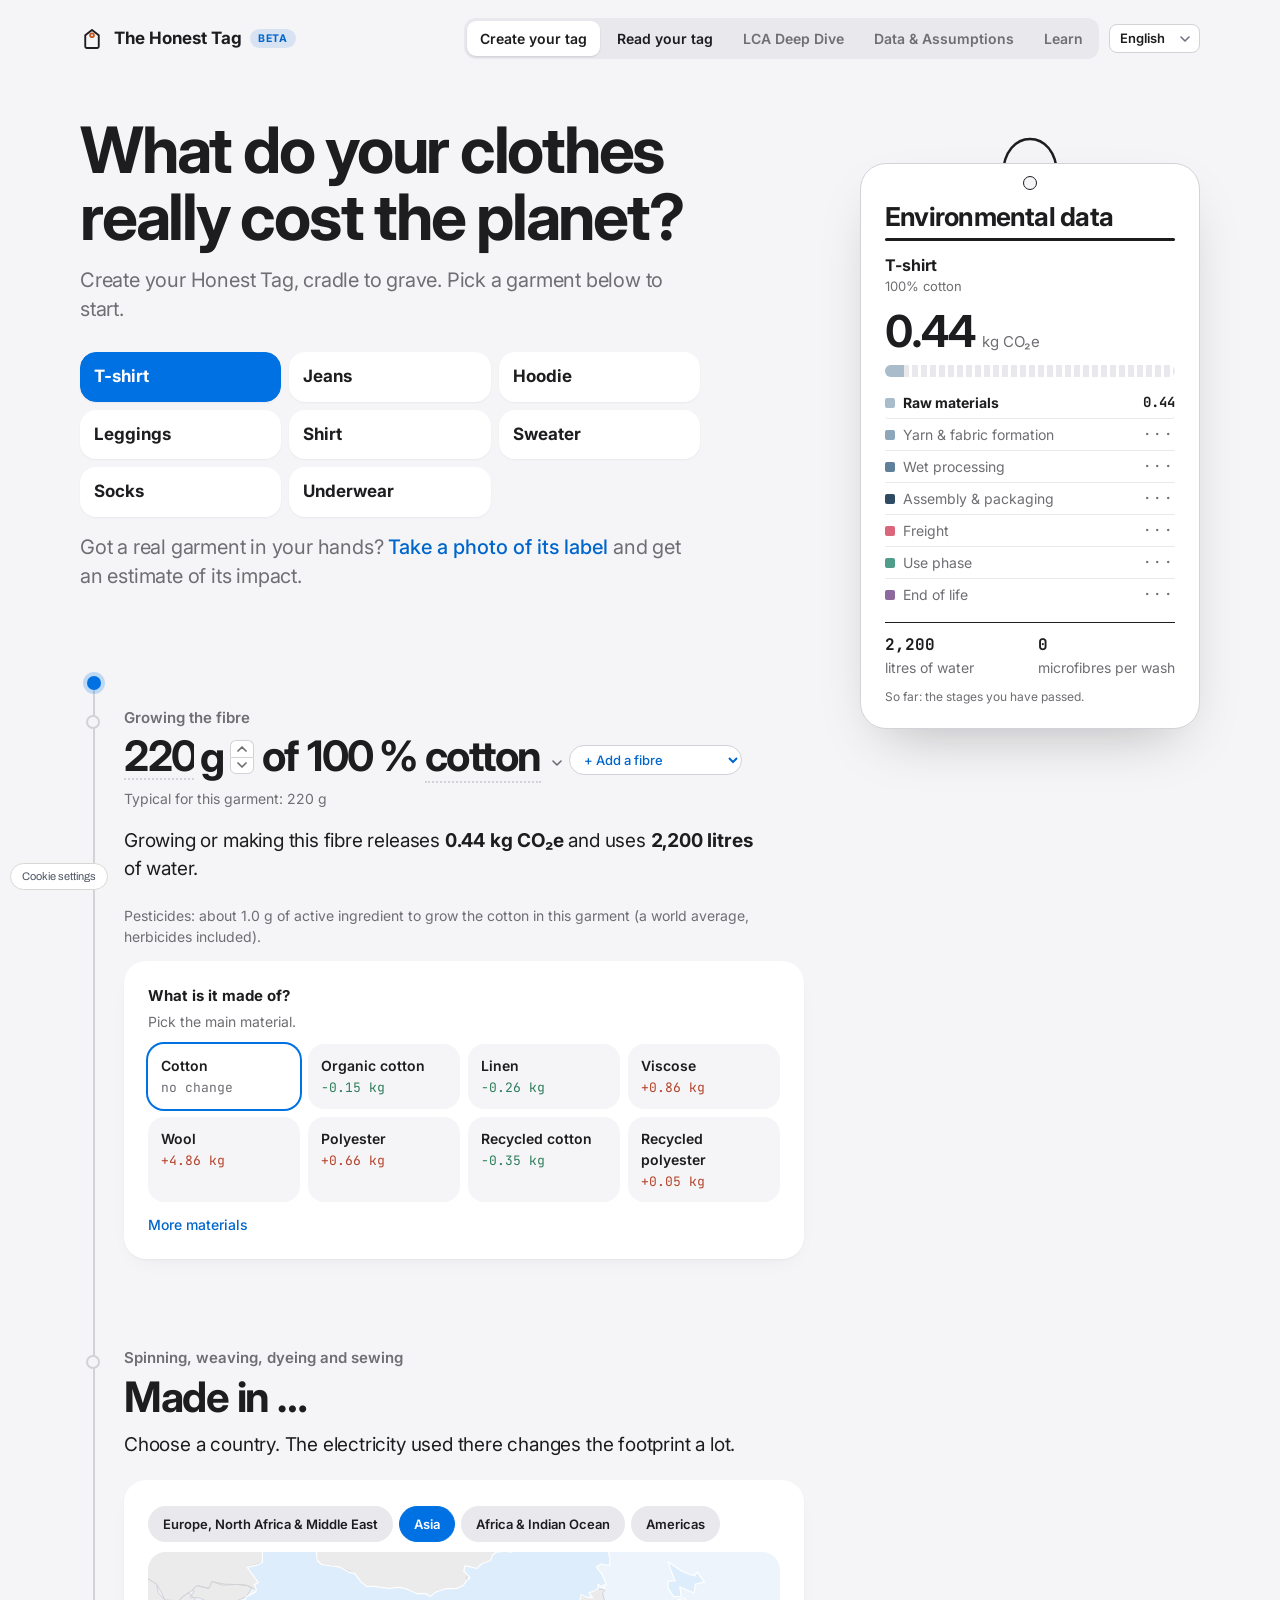
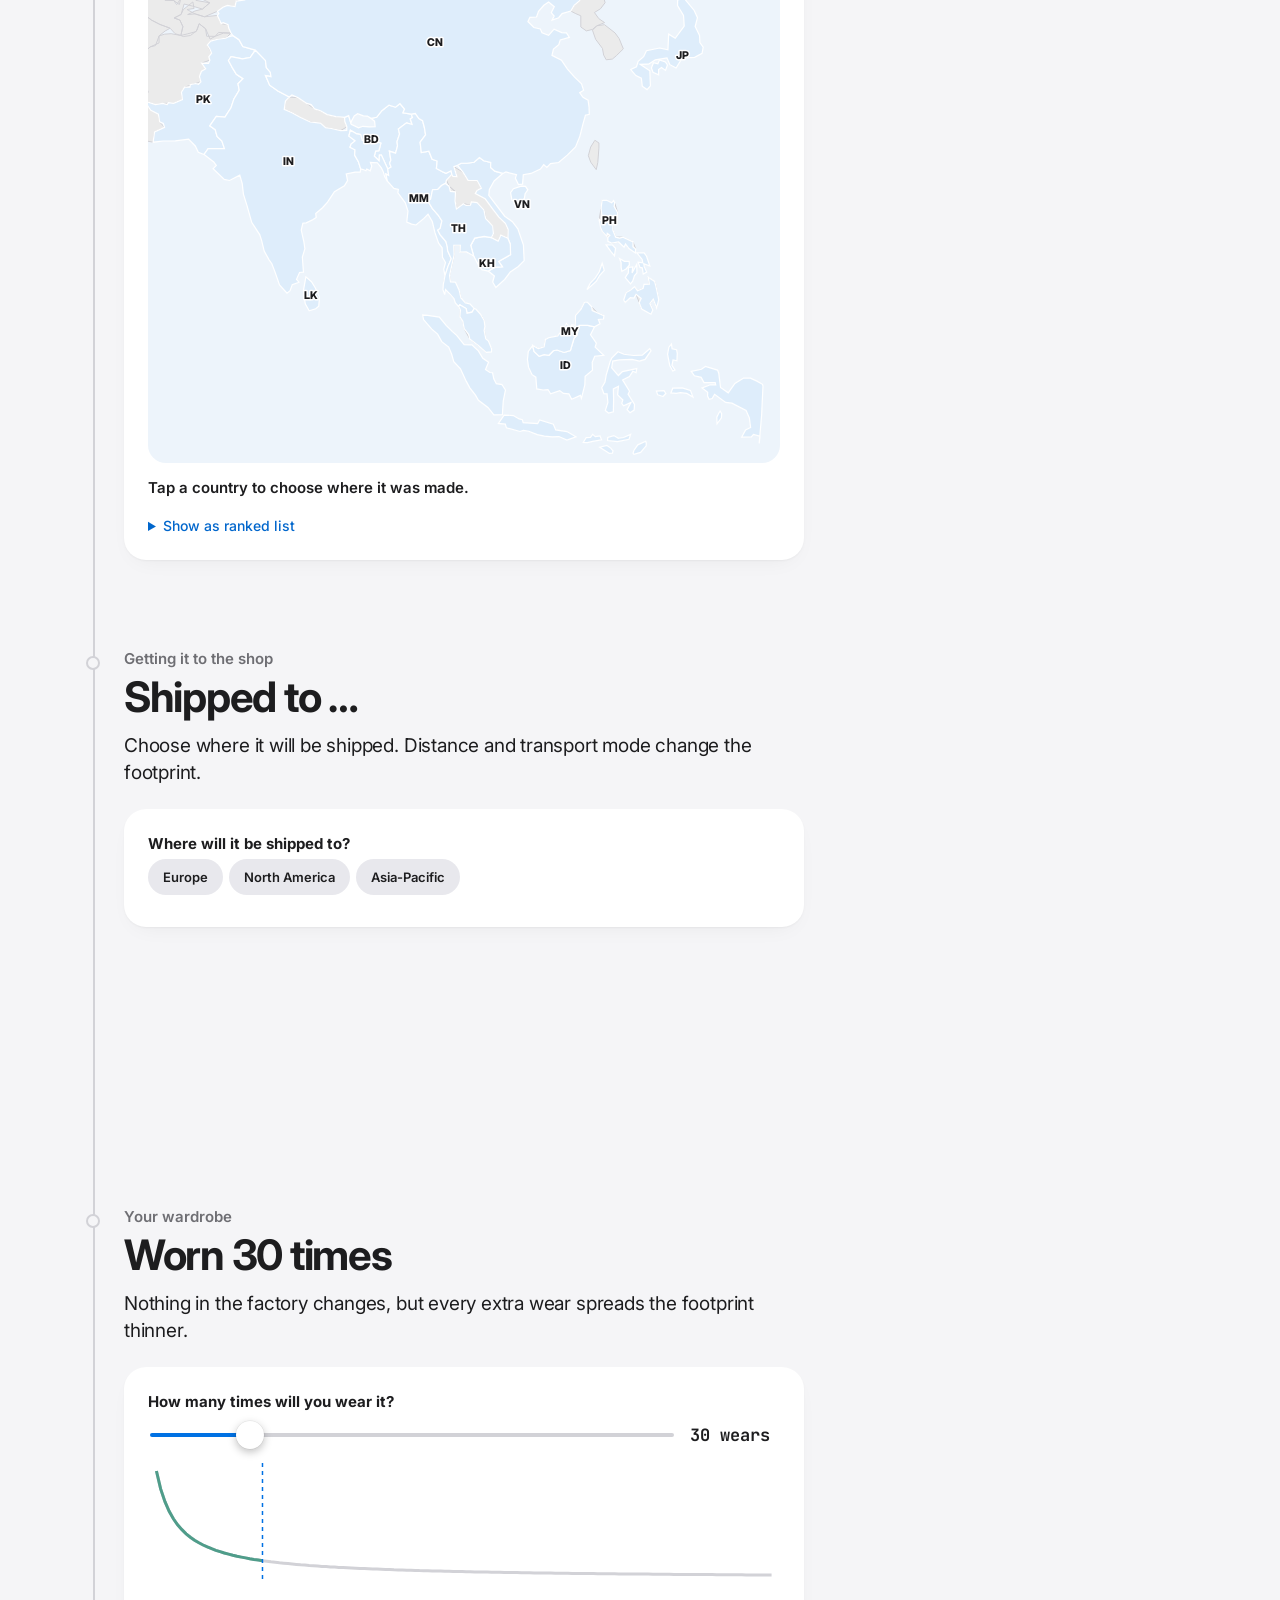
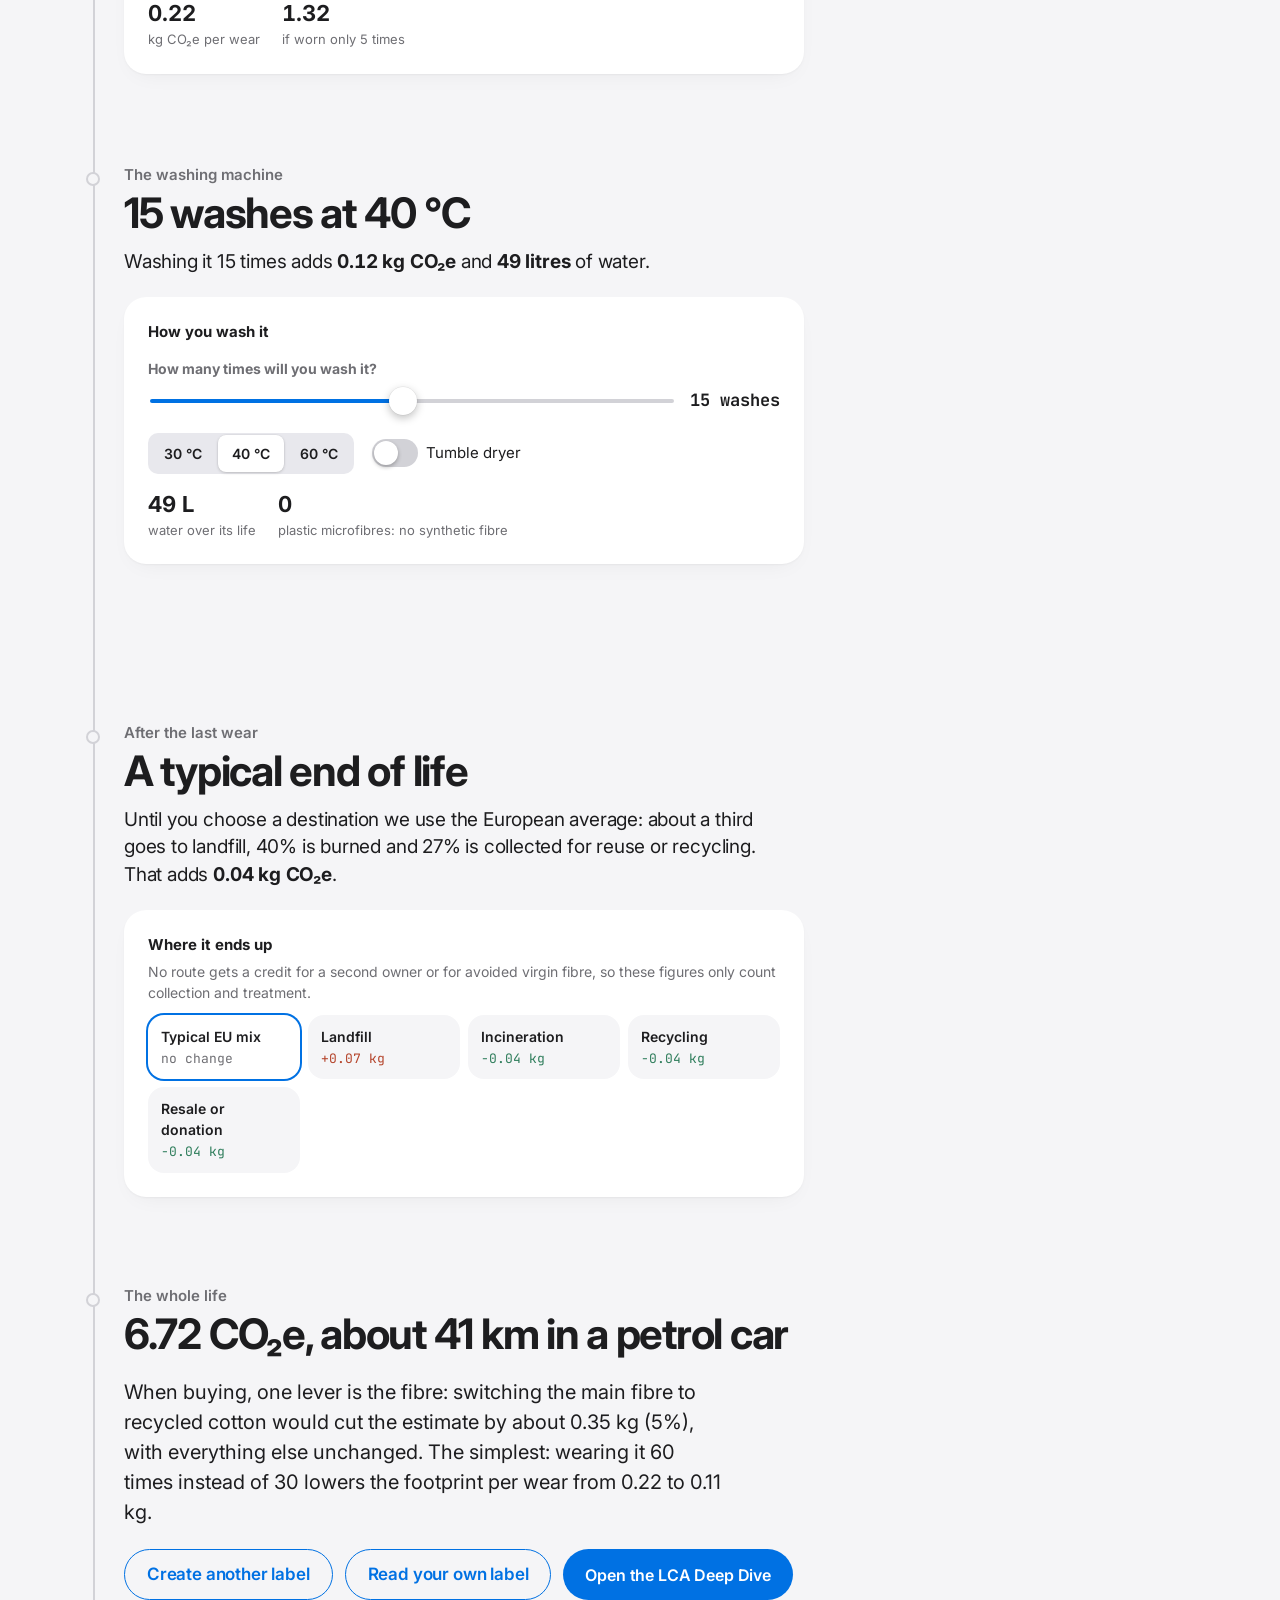
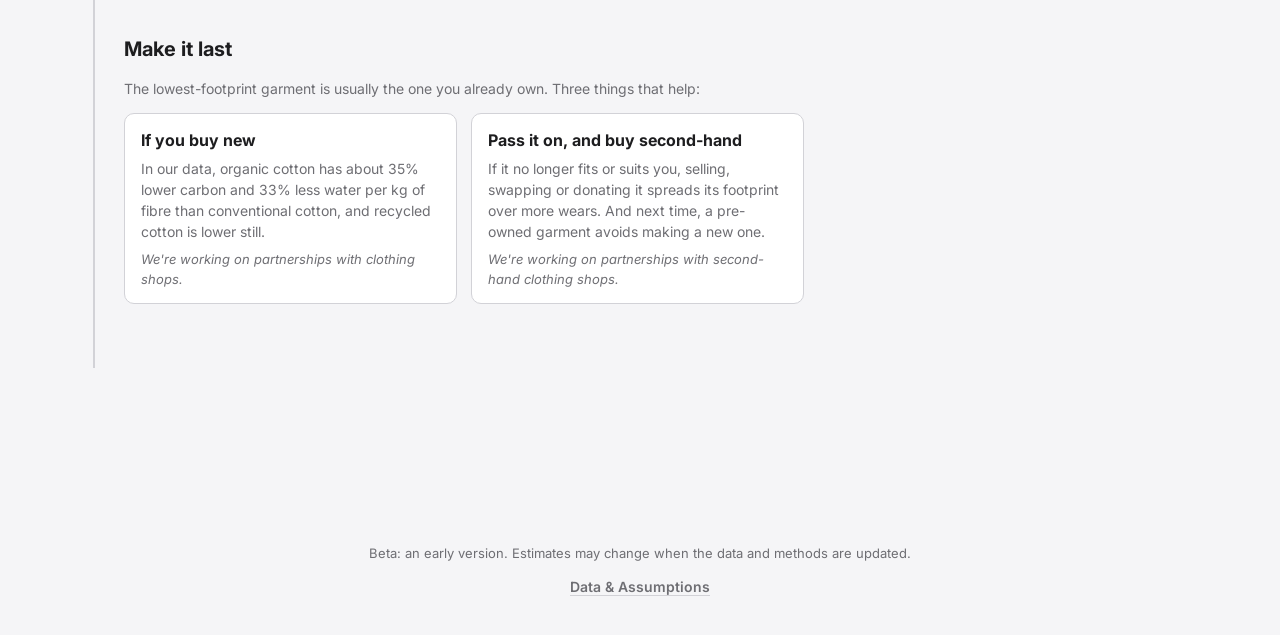
==== index.html @ 5e73b4c8 "Add files via upload" ====
<!doctype html>
<html lang="en">
<head>
<meta charset="utf-8">
<meta name="viewport" content="width=device-width, initial-scale=1, viewport-fit=cover">
<meta name="description" content="Follow a garment from cradle to grave and see its honest environmental tag build up: carbon, water and microplastics at every stage.">
<link rel="icon" type="image/svg+xml" href="data:image/svg+xml,%3Csvg xmlns=%27http://www.w3.org/2000/svg%27 viewBox=%270 0 64 64%27 fill=%27none%27 stroke-linecap=%27round%27 stroke-linejoin=%27round%27%3E%3Cpath d=%27M14 22 L32 8 L50 22 V52 a4 4 0 0 1 -4 4 H18 a4 4 0 0 1 -4 -4 Z%27 stroke=%2314181F stroke-width=%275%27/%3E%3Ccircle cx=%2732%27 cy=%2722%27 r=%275%27 stroke=%23C8571F stroke-width=%275%27/%3E%3Cpath d=%27M24 38 H40 M24 46 H34%27 stroke=%2314181F stroke-width=%275%27/%3E%3C/svg%3E">
<title>The Honest Tag</title>
<meta name="claude:viewport-fit-sides" content="cover">
<link rel="preconnect" href="https://fonts.googleapis.com">
<link rel="preconnect" href="https://fonts.gstatic.com" crossorigin>
<link href="https://fonts.googleapis.com/css2?family=Inter:wght@400;500;600;700;800&family=Archivo:wght@400;500;600;700;800&family=JetBrains+Mono:wght@500;700&display=swap" rel="stylesheet">
<style>
:root{
  --paper:#F5F5F7; --card:#FFFFFF; --ink:#1D1D1F; --muted:#6E6E73; --rule:#D2D2D7; --soft:#E8E8ED; --sel:#0071E3; --on-sel:#FFFFFF;
  --accent:#0066CC; --thread:#0071E3; --good:#2E7D5B; --bad:#B4432A;
  --s-raw:#A9BCCB; --s-yarn:#8EA6BA; --s-wet:#5F7F9A; --s-asm:#2F4B63; --s-fr:#D9667A; --s-use:#4F9D8A; --s-eol:#8C6A9E;
  --label:#FFFFFF; --shadow:0 24px 60px -24px rgba(0,0,0,.28);
}
@media (prefers-color-scheme: dark){:root:not([data-theme="light"]){
  --paper:#000000; --card:#1C1C1E; --ink:#F5F5F7; --muted:#A1A1A6; --rule:#38383A; --soft:#2C2C2E; --sel:#0A84FF; --on-sel:#FFFFFF;
  --accent:#2997FF; --thread:#0A84FF; --good:#5CC093; --bad:#E7765C; --label:#1C1C1E; --shadow:0 18px 40px -22px rgba(0,0,0,.8); color-scheme:dark}}
:root[data-theme="dark"]{
  --paper:#000000; --card:#1C1C1E; --ink:#F5F5F7; --muted:#A1A1A6; --rule:#38383A; --soft:#2C2C2E; --sel:#0A84FF; --on-sel:#FFFFFF;
  --accent:#2997FF; --thread:#0A84FF; --good:#5CC093; --bad:#E7765C; --label:#1C1C1E; --shadow:0 18px 40px -22px rgba(0,0,0,.8); color-scheme:dark}
*{box-sizing:border-box}
body{margin:0;background:var(--paper);color:var(--ink);font:17px/1.5 -apple-system,BlinkMacSystemFont,"SF Pro Text","SF Pro Display","Helvetica Neue",Inter,Archivo,system-ui,sans-serif;-webkit-font-smoothing:antialiased;
  padding-left:max(16px,env(safe-area-inset-left,0px));padding-right:max(16px,env(safe-area-inset-right,0px))}
button,input,textarea,select{font:inherit;color:inherit}
:focus-visible{outline:2px solid var(--thread);outline-offset:2px}
.num{font-family:"JetBrains Mono",ui-monospace,monospace;font-variant-numeric:tabular-nums}
.top{display:flex;align-items:center;justify-content:space-between;gap:12px;max-width:1120px;margin:0 auto;padding-block:18px}
.brand{display:flex;align-items:center;gap:10px;font-weight:700;text-decoration:none;color:var(--ink)}
.brand svg{width:24px;height:24px}
.proto{font-size:13px;color:var(--muted)}
.shell{max-width:1120px;margin:0 auto;display:grid;grid-template-columns:minmax(0,1fr) 340px;gap:56px;align-items:start;padding-bottom:120px}

/* hero: the care label */
.hero{padding-block:40px 24px;max-width:620px}
.hero h1{font-size:clamp(34px,6vw,58px);line-height:1.02;letter-spacing:-.03em;font-weight:800;margin:0 0 16px;text-wrap:balance}
.hero p{font-size:18px;color:var(--muted);margin:0 0 28px;max-width:52ch}
.care{position:relative;background:var(--label);border-radius:4px;padding:26px 24px 22px;box-shadow:var(--shadow);
  outline:1px dashed color-mix(in srgb,var(--muted) 45%,transparent);outline-offset:-9px}
.care::before,.care::after{content:"";position:absolute;left:24px;right:24px;height:0;border-top:1px dashed color-mix(in srgb,var(--muted) 35%,transparent)}
.care::before{top:0;display:none}
.care label{display:block;font-weight:600;font-size:14px;margin-bottom:8px}
.care textarea{width:100%;min-height:86px;resize:vertical;border:0;background:transparent;font:500 19px/1.5 "JetBrains Mono",ui-monospace,monospace;letter-spacing:.01em;padding:0;outline:none}
.care textarea::placeholder{color:color-mix(in srgb,var(--muted) 70%,transparent)}
.care .hint{font-size:13px;color:var(--muted);margin-top:6px}
.examples{display:flex;flex-wrap:wrap;gap:8px;margin:16px 0 0}
.examples button{border:1px solid var(--rule);background:var(--card);border-radius:999px;padding:6px 12px;font-size:13px;cursor:pointer}
.examples button:hover{border-color:var(--ink)}
.read{margin-top:22px;display:flex;flex-direction:column;gap:12px}
.chips{display:flex;flex-wrap:wrap;gap:8px;align-items:center;min-height:34px}
.chip{display:inline-flex;align-items:center;gap:6px;border-radius:6px;padding:5px 10px;font-size:14px;background:var(--soft)}
.chip.ok{background:color-mix(in srgb,var(--good) 14%,transparent)}
.chip.guess{background:transparent;border:1px dashed var(--rule)}
.chip b{font-weight:700}
.miss{font-size:14px;color:var(--bad)}
.tagh{font-weight:600;letter-spacing:.02em;margin:2px 0 -4px}
.notag{display:flex;flex-direction:column;gap:12px;border-top:1px dashed var(--rule);padding-top:14px}
.notag .q{display:flex;flex-direction:column;gap:6px}.notag .ql{font-size:14px;font-weight:600}
.notag .vchips{margin:0}.notag .vchip:disabled{opacity:.45;cursor:not-allowed}
.notag p.small,#asmnote,#mill-asm{margin:0}
.hero .notag p.small,.hero #asmnote{font-size:13px;line-height:1.45;max-width:none;color:var(--muted)}
.vchip[aria-pressed="true"]:hover{background:var(--sel);color:var(--on-sel)}
.garments{display:flex;flex-wrap:wrap;gap:6px}
.garments button{border:1px solid var(--rule);background:var(--card);border-radius:8px;padding:6px 11px;font-size:14px;cursor:pointer}
.garments button[aria-pressed="true"]{background:var(--ink);color:var(--paper);border-color:var(--ink)}
.row{display:flex;flex-wrap:wrap;align-items:center;gap:10px}
.go{display:inline-flex;align-items:center;gap:10px;border:0;border-radius:10px;background:var(--ink);color:var(--paper);padding:13px 20px;font-weight:700;cursor:pointer;font-size:16px}
.go:disabled{opacity:.4;cursor:not-allowed}
.small{font-size:14px;color:var(--muted)}

/* journey with the thread */
.journey{position:relative;padding-left:44px;margin-top:40px}
.journey[hidden]{display:none}
.thread{position:absolute;left:13px;top:0;bottom:0;width:2px;background-image:repeating-linear-gradient(to bottom,var(--rule) 0 9px,transparent 9px 15px)}
.thread i{position:absolute;inset:0 0 auto 0;height:0;background-image:repeating-linear-gradient(to bottom,var(--thread) 0 9px,transparent 9px 15px);transition:height .25s linear}
.needle{position:absolute;left:7px;width:14px;height:14px;border-radius:50%;background:var(--thread);box-shadow:0 0 0 4px color-mix(in srgb,var(--thread) 22%,transparent);transition:top .25s linear}
.stop{position:relative;padding-block:24px 64px;min-height:62vh}
.stop:last-child{min-height:0}
.knot{position:absolute;left:-38px;top:32px;width:14px;height:14px;border-radius:50%;background:var(--paper);border:2px solid var(--rule);transition:border-color .2s,background .2s}
.stop.reached .knot{border-color:var(--thread);background:var(--thread)}
.where{font-size:14px;color:var(--muted);margin:0 0 4px}
.stop h2{font-size:clamp(26px,3.6vw,36px);line-height:1.1;letter-spacing:-.02em;margin:0 0 12px;text-wrap:balance}
.stop .lede{font-size:18px;max-width:54ch;margin:0 0 22px}
.big{font-weight:700}
.panel{background:var(--card);border:1px solid var(--rule);border-radius:12px;padding:18px}
.panel h3{font-size:15px;margin:0 0 4px}
.panel .small{margin:0 0 12px}
.opts{display:grid;grid-template-columns:repeat(auto-fill,minmax(150px,1fr));gap:8px}
.opt{display:flex;flex-direction:column;align-items:flex-start;gap:2px;text-align:left;border:1px solid var(--rule);background:var(--paper);border-radius:10px;padding:10px 12px;cursor:pointer;min-width:0}
.opt:hover{border-color:var(--ink)}
.opt[aria-pressed="true"]{border-color:var(--ink);box-shadow:inset 0 0 0 1px var(--ink);background:var(--card)}
.opt:disabled{opacity:.45;cursor:not-allowed}
.opt .n{font-weight:600;font-size:14px}
.opt .d{font-size:13px}
.d.up{color:var(--bad)} .d.down{color:var(--good)} .d.same{color:var(--muted)}
.wmap{min-width:0}
.vchips{display:flex;gap:6px;flex-wrap:wrap;margin:2px 0 10px}
.vchip{border:1px solid var(--rule);background:var(--paper);color:var(--ink);border-radius:999px;padding:7px 14px;font-size:13px;font-weight:600;cursor:pointer;min-height:36px}
.off{display:none!important}
.dnote{margin:2px 0 8px}
.linkbtn{border:0;background:none;padding:0;color:var(--accent);font:inherit;font-weight:600;text-decoration:underline;cursor:pointer}
.dq{margin:14px 0 6px;font-size:13px;font-weight:700;letter-spacing:.04em;text-transform:uppercase;color:var(--muted)}
#dest-reg,#dest-ctry{margin-bottom:8px}
#dest-ctry .vchip{font-size:12.5px;padding:6px 12px;min-height:34px}
#dest-ctry .vchip[aria-pressed="true"]{background:var(--accent);border-color:var(--accent);color:var(--card)}
.vchip[aria-pressed="true"]{background:var(--ink);color:var(--card);border-color:var(--ink)}
.wsvg{display:block;width:100%;max-width:640px;height:auto;margin:0 auto;border-radius:10px;background:color-mix(in srgb,var(--accent) 7%,var(--card));border:1px solid var(--rule);touch-action:manipulation}
.wsvg .land{fill:color-mix(in srgb,var(--ink) 9%,var(--card));stroke:var(--rule);stroke-width:1px;vector-effect:non-scaling-stroke}
.wsvg .cp{stroke:var(--card);stroke-width:1.2px;vector-effect:non-scaling-stroke;cursor:pointer;outline:none}
.wsvg .cp:hover,.wsvg .cp:focus-visible{stroke:var(--ink);stroke-width:2.4px}
.wsvg .cp[aria-pressed="true"]{stroke:var(--ink);stroke-width:1.6px}
.wsvg .wd{font-weight:700}
.wsvg .wd .up{fill:var(--bad)}
.wsvg .wd .dn{fill:var(--good)}
.wsvg .hit{fill:transparent;cursor:pointer}
body.sheet-open #ht-cc-open{display:none!important}
.wsvg .ldr{stroke:var(--ink);stroke-width:1px;vector-effect:non-scaling-stroke;opacity:.55;pointer-events:none}
.wsvg circle.ldr{fill:var(--ink);stroke:none}
.wsvg .wl{fill:var(--ink);font-weight:800;letter-spacing:.02em;pointer-events:none;paint-order:stroke;stroke:var(--card);stroke-width:3px;stroke-linejoin:round;vector-effect:non-scaling-stroke;font-family:inherit}
.tinfo{margin:14px 0 6px;font-weight:600;font-size:15px;min-height:1.6em}
.tleg{display:flex;align-items:center;gap:8px;font-size:12px;color:var(--muted)}
.tleg i{display:block;width:110px;height:8px;border-radius:4px;background:linear-gradient(90deg,color-mix(in srgb,var(--good) 58%,var(--card)),var(--card),color-mix(in srgb,var(--bad) 58%,var(--card)));border:1px solid var(--rule)}
.tlist{margin-top:14px;font-size:14px}
.tlist summary{cursor:pointer;color:var(--accent);font-weight:600}
.tlist .clist{margin-top:10px}
.clist{display:flex;flex-direction:column;gap:6px}
.crow{display:grid;grid-template-columns:minmax(0,1.15fr) minmax(0,1.6fr) minmax(58px,auto);align-items:center;gap:10px;width:100%;padding:9px 12px}
.crow .cn{display:flex;flex-direction:column;gap:1px;min-width:0}
.crow .gs{font-size:11.5px;color:var(--muted);white-space:nowrap}
.crow .d{text-align:right;white-space:nowrap}
.cbar{position:relative;height:8px;border-radius:4px;background:color-mix(in srgb,var(--rule) 60%,transparent)}
.cbar::after{content:"";position:absolute;left:50%;top:-4px;bottom:-4px;width:2px;margin-left:-1px;background:var(--ink);opacity:.45;border-radius:1px}
.cfill{position:absolute;top:0;bottom:0;border-radius:4px;transition:width .35s ease}
.cfill.down{right:50%;background:var(--good)} .cfill.up{left:50%;background:var(--bad)}
.cgap{font-size:12px;color:var(--muted);text-align:center;padding:2px 0}
.cgap::before,.cgap::after{content:"";display:inline-block;width:28px;border-top:1px dashed var(--rule);vertical-align:middle;margin:0 8px}
.cmore{align-self:flex-start;margin-top:4px;border:0;background:transparent;color:var(--accent);font-weight:600;font-size:14px;cursor:pointer;padding:6px 2px;text-decoration:underline;text-underline-offset:3px}
.cchips{display:flex;flex-wrap:wrap;gap:6px;margin-bottom:4px}
.cchip{border:1px solid var(--rule);background:var(--paper);border-radius:999px;padding:5px 12px;font-size:13px;font-weight:600;cursor:pointer}
.cchip[aria-pressed="true"]{background:var(--ink);color:var(--paper);border-color:var(--ink)}
@media (max-width:420px){.crow{grid-template-columns:minmax(0,1fr) minmax(40px,.8fr) minmax(54px,auto);gap:8px;padding:9px 10px}.crow .gs{font-size:10.5px}}
@media (prefers-reduced-motion:reduce){.cfill{transition:none}}
.slider{display:flex;align-items:center;gap:14px;flex-wrap:wrap}
.slider input[type=range]{flex:1;min-width:180px;accent-color:var(--ink)}
.slider output{font-weight:700;min-width:90px}
.seg{display:inline-flex;border:1px solid var(--rule);border-radius:9px;overflow:hidden}
.seg button{border:0;background:transparent;padding:8px 14px;cursor:pointer;font-weight:600;font-size:14px}
.seg button[aria-pressed="true"]{background:var(--ink);color:var(--paper)}
.toggle{display:inline-flex;align-items:center;gap:8px;font-size:15px;cursor:pointer}
.toggle input{width:18px;height:18px;accent-color:var(--ink)}
.facts{display:flex;flex-wrap:wrap;gap:22px;margin-top:14px}
.fact .v{font-size:22px;font-weight:700}
.fact .l{font-size:13px;color:var(--muted)}
.curvewrap{position:relative;margin-top:10px;cursor:crosshair;touch-action:pan-y}.curvewrap .curve{margin-top:0}
.cdot{position:absolute;width:12px;height:12px;margin:-6px 0 0 -6px;border-radius:50%;background:var(--s-use);border:2px solid var(--card);box-shadow:0 0 0 1px var(--s-use);pointer-events:none}
.curve{width:100%;height:120px;margin-top:10px;display:block}
.callout{border-left:3px solid var(--thread);padding:4px 0 4px 14px;margin-top:16px;max-width:56ch}
.finale .lever{font-size:20px;max-width:46ch}
.links{display:flex;flex-wrap:wrap;gap:12px;margin-top:22px}
.ghost{display:inline-flex;align-items:center;border:1px solid var(--ink);border-radius:10px;padding:12px 18px;font-weight:700;text-decoration:none;color:var(--ink);background:transparent;cursor:pointer}

/* the hang tag */
.tagcol{position:sticky;top:20px;padding-top:40px}
.hang{position:relative;padding-top:46px}
.hang svg.loop{position:absolute;left:50%;top:0;transform:translateX(-50%);width:70px;height:60px}
.tag{position:relative;background:var(--label);border:2px solid var(--ink);border-radius:14px 14px 10px 10px;padding:26px 20px 18px;box-shadow:var(--shadow)}
.tag .hole{position:absolute;left:50%;top:12px;width:14px;height:14px;margin-left:-7px;border:2px solid var(--ink);border-radius:50%;background:var(--paper)}
.tag h4{font-size:26px;font-weight:800;letter-spacing:-.02em;margin:10px 0 8px;line-height:1}
.tag .bar0{height:6px;background:var(--ink);margin-bottom:12px}
.tag .who{font-weight:700;font-size:16px}
.tag .whosub{font-size:13px;color:var(--muted);margin-bottom:12px}
.total{display:flex;align-items:baseline;gap:8px;flex-wrap:wrap;position:relative}
.total .v{font-size:44px;font-weight:800;letter-spacing:-.02em;line-height:1}
.total .u{font-size:15px;color:var(--muted)}
.delta{font-size:13px;font-weight:700;padding:2px 7px;border-radius:5px;opacity:0;transition:opacity .2s}
.delta.show{opacity:1}
.delta.up{background:color-mix(in srgb,var(--bad) 16%,transparent);color:var(--bad)}
.delta.down{background:color-mix(in srgb,var(--good) 16%,transparent);color:var(--good)}
.sbar{display:flex;height:14px;border-radius:3px;overflow:hidden;margin:12px 0 10px;background:repeating-linear-gradient(90deg,var(--soft) 0 6px,transparent 6px 9px)}
.sbar span{display:block;height:100%;transition:width .35s ease}
.sbar span[data-tip]{cursor:help}
.sbar span[data-tip]:hover,.sbar span[data-tip]:focus-visible{filter:brightness(1.18);outline:2px solid var(--ink);outline-offset:1px;position:relative;z-index:1}
.rows li[data-tip]{cursor:help;border-radius:4px}
.rows li[data-tip]:hover,.rows li[data-tip]:focus-visible{background:var(--soft);outline:none}
.ttip{display:none;position:fixed;z-index:60;max-width:270px;padding:9px 11px;border-radius:9px;background:var(--ink);color:var(--card);font-size:13px;line-height:1.4;pointer-events:none;box-shadow:var(--shadow)}
.ttip b{display:block;font-size:14px}.ttip .num{display:block;margin:1px 0 4px;font-weight:700;opacity:.9}
.rows{list-style:none;margin:0;padding:0;font-size:14px}
.rows li{display:flex;justify-content:space-between;gap:10px;padding:5px 0;border-bottom:1px dotted var(--rule)}
.rows li:last-child{border-bottom:0}
.rows .k{display:flex;align-items:center;gap:8px}
.rows .k i{width:10px;height:10px;border-radius:2px;display:inline-block}
.rows li.todo{color:var(--muted)}
.rows li.todo .v{letter-spacing:.2em}
.rows li.now{font-weight:700}
.minor{display:flex;justify-content:space-between;gap:10px;margin-top:12px;padding-top:10px;border-top:2px solid var(--ink);font-size:14px}
.minor div{display:flex;flex-direction:column}
.minor .v{font-weight:700;font-size:16px}
.tag .foot{font-size:12px;color:var(--muted);margin-top:10px}
.sheetbtn{display:none}

@media (max-width:900px){
  .shell{grid-template-columns:minmax(0,1fr);gap:0}
  .tagcol{position:fixed;left:0;right:0;bottom:0;top:auto;padding:0;z-index:20;pointer-events:none;display:flex;flex-direction:column}
  .sheetbtn{order:2}
  .tagcol .hang{display:none;pointer-events:auto;max-height:78vh;overflow:auto;padding:46px max(16px,env(safe-area-inset-right,0px)) 12px max(16px,env(safe-area-inset-left,0px));background:var(--paper);border-top:1px solid var(--rule)}
  .tagcol.open .hang{display:block}
  .sheetbtn{pointer-events:auto;display:flex;align-items:center;gap:12px;width:100%;border:0;border-top:2px solid var(--ink);background:var(--label);padding:12px max(16px,env(safe-area-inset-right,0px)) calc(12px + env(safe-area-inset-bottom,0px)) max(16px,env(safe-area-inset-left,0px));cursor:pointer;text-align:left}
  .sheetbtn .v{font-size:22px;font-weight:800}
  .sheetbtn .mini{flex:1;display:flex;height:10px;border-radius:2px;overflow:hidden;background:var(--soft);min-width:60px}
  .sheetbtn .mini span{height:100%}
  .sheetbtn .lab{font-size:13px;color:var(--muted)}
  .journey{padding-left:34px}
  .thread{left:8px} .needle{left:2px} .knot{left:-32px}
  .stop{min-height:0;padding-block:20px 56px}
  body{padding-bottom:70px}
}
.lede .num,.lever .num,.total .v,.sheetbtn .v,.fact .v{font-family:inherit;font-variant-numeric:tabular-nums}
.tabs{display:flex;gap:4px;background:var(--soft);border-radius:10px;padding:4px}
.tabs button{border:0;background:transparent;border-radius:7px;padding:7px 13px;font-weight:600;font-size:14px;cursor:pointer;color:var(--muted)}
.tabs button[aria-selected="true"]{background:var(--card);color:var(--ink);box-shadow:0 1px 2px rgba(20,24,31,.12)}
.picks{display:grid;grid-template-columns:repeat(auto-fill,minmax(160px,1fr));gap:8px;margin-top:4px}
.pick{display:flex;flex-direction:column;align-items:flex-start;gap:2px;text-align:left;border:1px solid var(--rule);background:var(--card);border-radius:10px;padding:11px 13px;cursor:pointer;min-width:0}
.pick:hover{border-color:var(--ink)}
.pick[aria-pressed="true"]{background:var(--ink);color:var(--paper);border-color:var(--ink)}
.pick .n{font-weight:700}
.pick .d{font-size:13px;opacity:.75}
.textlink{border:0;background:none;padding:0;color:var(--ink);text-decoration:underline;text-underline-offset:3px;font-weight:600;cursor:pointer}
body[data-view="read"] .tagcol,body[data-view="read"] #journey,body[data-view="read"] #v-follow{display:none}
body[data-view="read"] .shell{grid-template-columns:minmax(0,1fr)}
body[data-view="follow"] #v-read{display:none}
@media (max-width:520px){.brand span{display:none}}
@media (max-width:900px){.tagcol:not(.live){display:none}}
@media (prefers-reduced-motion:reduce){*{transition:none!important;scroll-behavior:auto!important}}

/* --- Apple-inspired look: system type, pale grey canvas, flat white cards, one blue accent --- */
h1,h2,h3,h4,.tag h4,.total .v{font-family:-apple-system,BlinkMacSystemFont,"SF Pro Display","Helvetica Neue",Inter,Archivo,system-ui,sans-serif}
.hero h1{font-size:clamp(36px,6.2vw,64px);line-height:1.04;letter-spacing:-.035em;font-weight:700}
.hero p{font-size:20px;line-height:1.45;letter-spacing:-.01em}
.stop h2{font-size:clamp(28px,4vw,42px);line-height:1.08;letter-spacing:-.03em;font-weight:700}
.stop .lede{font-size:19px;line-height:1.45;letter-spacing:-.01em}
.where{font-size:15px;font-weight:600;color:var(--muted)}
.panel{border:0;border-radius:22px;padding:24px;box-shadow:0 1px 2px rgba(0,0,0,.04),0 8px 24px -12px rgba(0,0,0,.08)}
.opt,.pick,.garments button,.examples button{border:1px solid transparent;border-radius:16px;background:var(--paper)}
.pick{background:var(--card);box-shadow:0 1px 2px rgba(0,0,0,.05)}
.opt:hover,.pick:hover,.examples button:hover,.garments button:hover{border-color:transparent;background:var(--soft)}
.pick:hover{background:var(--card);box-shadow:0 4px 14px -6px rgba(0,0,0,.18)}
.garments button[aria-pressed="true"],.pick[aria-pressed="true"],.vchip[aria-pressed="true"],.cchip[aria-pressed="true"],#dest-ctry .vchip[aria-pressed="true"]{background:var(--sel);color:var(--on-sel);border-color:var(--sel)}
.opt[aria-pressed="true"]{background:var(--card);border-color:transparent;box-shadow:0 0 0 2px var(--sel)}
.vchip,.cchip{border-color:transparent;background:var(--soft)}
.vchip:hover,.cchip:hover{background:color-mix(in srgb,var(--ink) 12%,var(--soft))}
.tabs{background:var(--soft);border-radius:12px;padding:3px}
.tabs button{border-radius:9px;color:var(--ink)}
.seg{border:0;background:var(--soft);border-radius:10px;padding:2px;gap:2px;overflow:visible}
.seg button{border-radius:8px}
.seg button[aria-pressed="true"]{background:var(--card);color:var(--ink);box-shadow:0 1px 3px rgba(0,0,0,.18),0 0 0 .5px rgba(0,0,0,.04)}
.go,.ghost{border-radius:980px;padding:12px 22px;font-weight:600;letter-spacing:-.01em}
.go{background:var(--sel);color:var(--on-sel)}
.ghost{border-color:var(--sel);color:var(--sel)}
.linkbtn,.cmore,.tlist summary{color:var(--accent);font-weight:500;text-decoration:none}
.textlink{color:var(--accent);font-weight:500;text-decoration:none}
.textlink:hover,.linkbtn:hover,.cmore:hover{text-decoration:underline}
:focus-visible{outline-color:var(--sel)}
.callout{border-left:0;background:var(--soft);border-radius:14px;padding:14px 18px}
.wsvg{border:0;border-radius:18px}
.thread{width:2px;background-image:none;background:var(--rule)}
.thread i{background-image:none;background:var(--thread)}
.knot{border-width:2px}
.tag{border:1px solid var(--rule);border-radius:26px;padding:30px 24px 22px;box-shadow:var(--shadow)}
.tag .hole{border-width:1.5px}
.tag .bar0{height:3px;border-radius:2px}
.tag h4{font-weight:700;letter-spacing:-.03em}
.total .v{font-weight:700;letter-spacing:-.04em}
.minor{border-top-width:1px}
.rows li{border-bottom:1px solid var(--soft)}
.sbar{border-radius:8px;height:12px}
.ttip{border-radius:12px}
.toggle input{-webkit-appearance:none;appearance:none;width:46px;height:28px;border-radius:99px;background:var(--rule);position:relative;cursor:pointer;transition:background .2s;flex:none;margin:0}
.toggle input::after{content:"";position:absolute;left:2px;top:2px;width:24px;height:24px;border-radius:50%;background:#fff;box-shadow:0 2px 4px rgba(0,0,0,.28);transition:transform .2s cubic-bezier(.2,.8,.2,1)}
.toggle input:checked{background:#34C759}
.toggle input:checked::after{transform:translateX(18px)}
.slider input[type=range]{-webkit-appearance:none;appearance:none;height:32px;background:transparent;cursor:pointer;--p:0%}
.slider input[type=range]::-webkit-slider-runnable-track{height:4px;border-radius:99px;background:linear-gradient(to right,var(--sel) var(--p),var(--rule) var(--p))}
.slider input[type=range]::-moz-range-track{height:4px;border-radius:99px;background:var(--rule)}
.slider input[type=range]::-moz-range-progress{height:4px;border-radius:99px;background:var(--sel)}
.slider input[type=range]::-webkit-slider-thumb{-webkit-appearance:none;width:28px;height:28px;border-radius:50%;margin-top:-12px;background:#fff;border:0;box-shadow:0 0 0 .5px rgba(0,0,0,.08),0 3px 8px rgba(0,0,0,.25);transition:transform .15s cubic-bezier(.2,.8,.2,1)}
.slider input[type=range]::-moz-range-thumb{width:28px;height:28px;border-radius:50%;background:#fff;border:0;box-shadow:0 0 0 .5px rgba(0,0,0,.08),0 3px 8px rgba(0,0,0,.25)}
.slider input[type=range]:active::-webkit-slider-thumb{transform:scale(1.08)}
.slider input[type=range]:focus-visible{outline-offset:4px;border-radius:10px}

.ist{display:inline-flex;align-items:center;gap:1px;white-space:nowrap;vertical-align:baseline}
.ist .v,.ist input{font:inherit;letter-spacing:inherit;color:inherit}
.ist input{width:2.6ch;border:0;border-bottom:2px dotted var(--rule);background:transparent;text-align:right;padding:0;margin:0;-moz-appearance:textfield;appearance:textfield;border-radius:0}
.ist input:focus-visible{outline:none;border-bottom-color:var(--sel)}
.ist input::-webkit-outer-spin-button,.ist input::-webkit-inner-spin-button{-webkit-appearance:none;margin:0}
@media (min-width:560px){.nb{white-space:nowrap}}
.ist .u{margin-left:.12em}
.ist .ar{display:inline-flex;flex-direction:column;margin-left:5px;align-self:center}
.ist .ar button{width:24px;height:17px;border:1px solid var(--rule);background:var(--card);color:var(--muted);display:grid;place-items:center;padding:0;cursor:pointer}
.ist .ar button:first-child{border-radius:6px 6px 0 0;border-bottom:0}
.ist .ar button:last-child{border-radius:0 0 6px 6px}
.ist .ar button:hover:not(:disabled){color:var(--ink);background:color-mix(in srgb,var(--ink) 8%,var(--card))}
.ist .ar button:disabled{opacity:.35;cursor:default}
.ist .ar button:focus-visible{outline:2px solid var(--sel);outline-offset:1px}
.fsel{position:relative;display:inline-block;white-space:nowrap;cursor:pointer}
.fsel .fn{border-bottom:2px dotted var(--rule)}.fsel .cr{margin-left:.25em;vertical-align:.12em;color:var(--muted)}
.fsel select{position:absolute;inset:0;width:100%;height:100%;opacity:0;cursor:pointer;font-size:16px;-webkit-appearance:none;appearance:none}
.fsel:hover .fn{border-bottom-color:var(--muted)}.fsel:focus-within .fn{border-bottom-color:var(--sel)}.fsel:focus-within{outline:2px solid var(--sel);outline-offset:3px;border-radius:4px}
.rawmore{margin:12px 0 0;font-size:14px}
.addf{font-family:inherit;font-size:13px;font-weight:500;line-height:1.2;width:auto;color:var(--accent);border:1px solid var(--rule);border-radius:999px;background:var(--card);padding:5px 10px;cursor:pointer;vertical-align:middle;max-width:100%;letter-spacing:0}
.wt-hint{margin:-4px 0 18px}
@media (max-width:760px){.ist .ar button{width:28px;height:20px}}
.tabs{max-width:100%;overflow-x:auto;scrollbar-width:none}.tabs::-webkit-scrollbar{display:none}
.tabs a{flex:none}.tabs button{flex:none;white-space:nowrap}
.tabs #calc-link,.tabs #data-link{color:var(--muted)}
.sitefoot{max-width:1120px;margin:56px auto 36px;padding:0 24px;text-align:center}
.keep{margin-top:34px;max-width:880px}.keep h3{margin:0 0 6px;font-size:20px}
.keepgrid{display:grid;grid-template-columns:repeat(auto-fit,minmax(220px,1fr));gap:14px;margin-top:14px}
.keepcard{border:1px solid var(--rule);border-radius:10px;padding:14px 16px;background:var(--card,transparent);min-width:0}
.keepcard h4{margin:0 0 6px;font-size:16px}.keepcard p{margin:0 0 8px;font-size:14px;line-height:1.5;color:var(--muted)}
.keepcard a{font-size:14px;font-weight:600;color:var(--ink)}.keeplink{margin-top:6px;font-size:14px;color:var(--muted)}.keeptier{margin-right:6px}.keepcard p.keepnote{font-style:italic;font-size:13px;margin:6px 0 0}.keepaff{margin-top:12px;max-width:60ch}
.sitefoot .supportlink{margin-left:18px}
.sitefoot a{color:var(--muted);font-size:14px;font-weight:600;text-decoration:none;border-bottom:1px solid var(--rule)}.sitefoot a:hover{color:var(--ink)}
@media(max-width:560px){.tabs{flex-wrap:wrap;overflow:visible}.tabs button,.tabs a{padding:7px 10px;font-size:13px}}
.beta{font-style:normal;font-size:10.5px;font-weight:700;letter-spacing:.06em;text-transform:uppercase;color:var(--accent);background:color-mix(in srgb,var(--accent) 12%,transparent);border-radius:980px;padding:2px 8px;margin-left:-2px}
.betanote{margin:0 0 10px;color:var(--muted);font-size:13px}
.labelbox{margin-top:20px;padding:20px;border-radius:22px;background:var(--card);box-shadow:0 1px 2px rgba(0,0,0,.04),0 8px 24px -12px rgba(0,0,0,.08)}
.labelbox[hidden]{display:none}
.labelbox .lbintro{font-size:15px;margin:0 0 14px;color:var(--muted)}
.textlink[aria-expanded="true"]{text-decoration:underline}
.photo{display:flex;align-items:center;gap:12px;flex-wrap:wrap;margin:0 0 6px}
.photo .small.bad{color:var(--bad,#B4432A)}
.photonote{margin:0 0 14px}
.labelbox .care{box-shadow:none;background:var(--paper)}
.hero .labelbox p.photonote{font-size:13px;line-height:1.45;margin:0 0 16px;max-width:none}
.hero .labelbox p.lbintro{font-size:15px;line-height:1.45;margin:0 0 14px;max-width:none}
.soon{font-size:12px;font-weight:700;letter-spacing:.04em;text-transform:uppercase;color:var(--accent);background:color-mix(in srgb,var(--accent) 12%,transparent);border-radius:980px;padding:3px 10px}
.photo button:disabled{opacity:.55;cursor:not-allowed}
.hero p.photonote{font-size:13px;line-height:1.45;margin:8px 0 18px;max-width:none}
</style>

<style>[hidden]{display:none!important}img{max-width:100%}body{-webkit-text-size-adjust:100%}</style>
<!-- Cookie consent: CookieConsent v3.1.0 (MIT, github.com/orestbida/cookieconsent), inlined. -->
<style id="cc-css">#cc-main{background:transparent;color:var(--cc-primary-color);font-family:var(--cc-font-family);font-size:16px;font-weight:400;-webkit-font-smoothing:antialiased;-moz-osx-font-smoothing:grayscale;line-height:1.15;position:relative;text-rendering:optimizeLegibility;-webkit-text-size-adjust:100%;position:fixed;z-index:var(--cc-z-index)}#cc-main :after,#cc-main :before,#cc-main a,#cc-main button,#cc-main div,#cc-main h2,#cc-main input,#cc-main p,#cc-main span{all:unset;box-sizing:border-box}#cc-main .pm__badge,#cc-main button{all:initial;box-sizing:border-box;color:unset;visibility:unset}#cc-main .pm__badge,#cc-main a,#cc-main button,#cc-main input{-webkit-appearance:none;appearance:none;cursor:pointer;font-family:inherit;font-size:100%;line-height:normal;margin:0;outline:revert;outline-offset:2px;overflow:hidden}#cc-main table,#cc-main tbody,#cc-main td,#cc-main th,#cc-main thead,#cc-main tr{all:revert;color:inherit;font-family:inherit;font-size:inherit;font-weight:inherit}:root{--cc-font-family:-apple-system,BlinkMacSystemFont,"Segoe UI",Roboto,Helvetica,Arial,sans-serif,"Apple Color Emoji","Segoe UI Emoji","Segoe UI Symbol";--cc-modal-border-radius:.5rem;--cc-btn-border-radius:.4rem;--cc-modal-transition-duration:.25s;--cc-link-color:var(--cc-btn-primary-bg);--cc-modal-margin:1rem;--cc-z-index:2147483647;--cc-bg:#fff;--cc-primary-color:#2c2f31;--cc-secondary-color:#5e6266;--cc-btn-primary-bg:#30363c;--cc-btn-primary-color:#fff;--cc-btn-primary-border-color:var(--cc-btn-primary-bg);--cc-btn-primary-hover-bg:#000;--cc-btn-primary-hover-color:#fff;--cc-btn-primary-hover-border-color:var(--cc-btn-primary-hover-bg);--cc-btn-secondary-bg:#eaeff2;--cc-btn-secondary-color:var(--cc-primary-color);--cc-btn-secondary-border-color:var(--cc-btn-secondary-bg);--cc-btn-secondary-hover-bg:#d4dae0;--cc-btn-secondary-hover-color:#000;--cc-btn-secondary-hover-border-color:#d4dae0;--cc-separator-border-color:#f0f4f7;--cc-toggle-on-bg:var(--cc-btn-primary-bg);--cc-toggle-off-bg:#667481;--cc-toggle-on-knob-bg:#fff;--cc-toggle-off-knob-bg:var(--cc-toggle-on-knob-bg);--cc-toggle-enabled-icon-color:var(--cc-bg);--cc-toggle-disabled-icon-color:var(--cc-bg);--cc-toggle-readonly-bg:#d5dee2;--cc-toggle-readonly-knob-bg:#fff;--cc-toggle-readonly-knob-icon-color:var(--cc-toggle-readonly-bg);--cc-section-category-border:var(--cc-cookie-category-block-bg);--cc-cookie-category-block-bg:#f0f4f7;--cc-cookie-category-block-border:#f0f4f7;--cc-cookie-category-block-hover-bg:#e9eff4;--cc-cookie-category-block-hover-border:#e9eff4;--cc-cookie-category-expanded-block-bg:transparent;--cc-cookie-category-expanded-block-hover-bg:#dee4e9;--cc-overlay-bg:rgba(0,0,0,.65);--cc-webkit-scrollbar-bg:var(--cc-section-category-border);--cc-webkit-scrollbar-hover-bg:var(--cc-btn-primary-hover-bg);--cc-footer-bg:var(--cc-btn-secondary-bg);--cc-footer-color:var(--cc-secondary-color);--cc-footer-border-color:#e4eaed;--cc-pm-toggle-border-radius:4em}#cc-main.cc--rtl{direction:rtl}#cc-main .cm__title,#cc-main a,#cc-main b,#cc-main em,#cc-main strong{font-weight:600}#cc-main button>span{pointer-events:none}#cc-main .cc__link,#cc-main a{background-image:linear-gradient(currentColor,currentColor);background-position:0 100%;background-repeat:no-repeat;background-size:0 1px;font-weight:600;position:relative;transition:background-size .25s,color .25s ease}#cc-main .cc__link:hover,#cc-main a:hover{background-size:100% 1px;color:var(--cc-primary-color)}#cc-main .cc__link{color:var(--cc-link-color)}#cc-main .cm__desc,#cc-main .pm__body{overscroll-behavior:auto contain;scrollbar-width:thin}@media screen and (min-width:640px){#cc-main ::-webkit-scrollbar,#cc-main ::-webkit-scrollbar-thumb,#cc-main ::-webkit-scrollbar-track{all:revert}#cc-main ::-webkit-scrollbar-thumb{-webkit-background-clip:padding-box;background-clip:padding-box;background:var(--cc-toggle-readonly-bg);border:.25rem solid var(--cc-bg);border-radius:1rem}#cc-main ::-webkit-scrollbar-thumb:hover{background:var(--cc-toggle-off-bg)}#cc-main ::-webkit-scrollbar{background:transparent;width:12px}}html.disable--interaction.show--consent,html.disable--interaction.show--consent body{height:auto!important;overflow:hidden!important}@media (prefers-reduced-motion){#cc-main{--cc-modal-transition-duration:0s}}.cc--darkmode{--cc-bg:#161a1c;--cc-primary-color:#ebf3f6;--cc-secondary-color:#aebbc5;--cc-btn-primary-bg:#c2d0e0;--cc-btn-primary-color:var(--cc-bg);--cc-btn-primary-border-color:var(--cc-btn-primary-bg);--cc-btn-primary-hover-bg:#98a7b6;--cc-btn-primary-hover-color:#000;--cc-btn-primary-hover-border-color:var(--cc-btn-primary-hover-bg);--cc-btn-secondary-bg:#242c31;--cc-btn-secondary-color:var(--cc-primary-color);--cc-btn-secondary-border-color:var(--cc-btn-secondary-bg);--cc-btn-secondary-hover-bg:#353d43;--cc-btn-secondary-hover-color:#fff;--cc-btn-secondary-hover-border-color:var(--cc-btn-secondary-hover-bg);--cc-separator-border-color:#222a30;--cc-toggle-on-bg:var(--cc-btn-primary-bg);--cc-toggle-off-bg:#525f6b;--cc-toggle-on-knob-bg:var(--cc-btn-primary-color);--cc-toggle-off-knob-bg:var(--cc-btn-primary-color);--cc-toggle-enabled-icon-color:var(--cc-btn-primary-color);--cc-toggle-disabled-icon-color:var(--cc-btn-primary-color);--cc-toggle-readonly-bg:#343e45;--cc-toggle-readonly-knob-bg:#5f6b72;--cc-toggle-readonly-knob-icon-color:var(--cc-toggle-readonly-bg);--cc-section-category-border:#1e2428;--cc-cookie-category-block-bg:#1e2428;--cc-cookie-category-block-border:var(--cc-section-category-border);--cc-cookie-category-block-hover-bg:#242c31;--cc-cookie-category-block-hover-border:#232a2f;--cc-cookie-category-expanded-block-bg:transparent;--cc-cookie-category-expanded-block-hover-bg:var(--cc-toggle-readonly-bg);--cc-overlay-bg:rgba(0,0,0,.65);--cc-webkit-scrollbar-bg:var(--cc-section-category-border);--cc-webkit-scrollbar-hover-bg:var(--cc-btn-primary-hover-bg);--cc-footer-bg:#0c0e0f;--cc-footer-color:var(--cc-secondary-color);--cc-footer-border-color:#060809}.cc--darkmode #cc-main{color-scheme:dark}#cc-main .cm{background:var(--cc-bg);border-radius:var(--cc-modal-border-radius);box-shadow:0 .625em 1.875em rgba(0,0,2,.3);display:flex;flex-direction:column;max-width:24rem;opacity:0;overflow:hidden;position:fixed;transform:translateY(1.6em);visibility:hidden;z-index:1}#cc-main .cm--top{top:var(--cc-modal-margin)}#cc-main .cm--middle{top:50%;transform:translateY(calc(-50% + 1.6em))}#cc-main .cm--bottom{bottom:var(--cc-modal-margin)}#cc-main .cm--center{left:var(--cc-modal-margin);margin:0 auto;right:var(--cc-modal-margin);width:unset}#cc-main .cm--left{left:var(--cc-modal-margin);margin-right:var(--cc-modal-margin)}#cc-main .cm--right{margin-left:var(--cc-modal-margin);right:var(--cc-modal-margin)}#cc-main .cm__body{display:flex;flex-direction:column;justify-content:space-between;position:relative}#cc-main .cm__btns,#cc-main .cm__links{padding:1rem 1.3rem;width:unset}#cc-main .cm__texts{display:flex;flex:1;flex-direction:column;justify-content:center;padding:1rem 0 0}#cc-main .cm__desc,#cc-main .cm__title{padding:0 1.3rem}#cc-main .cm__title{font-size:1.05em}#cc-main .cm__title+.cm__desc{margin-top:1.1em}#cc-main .cm__desc{color:var(--cc-secondary-color);font-size:.9em;line-height:1.5;max-height:40vh;overflow-x:visible;overflow-y:auto;padding-bottom:1em}#cc-main .cm__btns{border-top:1px solid var(--cc-separator-border-color);display:flex;flex-direction:column;justify-content:center}#cc-main .cm__btn-group{display:grid;grid-auto-columns:minmax(0,1fr)}#cc-main .cm__btn+.cm__btn,#cc-main .cm__btn-group+.cm__btn-group{margin-top:.375rem}#cc-main .cm--flip .cm__btn+.cm__btn,#cc-main .cm--flip .cm__btn-group+.cm__btn-group{margin-bottom:.375rem;margin-top:0}#cc-main .cm--inline .cm__btn+.cm__btn{margin-left:.375rem;margin-top:0}#cc-main .cm--inline.cm--flip .cm__btn+.cm__btn{margin-bottom:0;margin-left:0;margin-right:.375rem}#cc-main .cm--inline.cm--flip .cm__btn-group+.cm__btn-group{margin-bottom:.375rem;margin-right:0}#cc-main .cm--wide .cm__btn+.cm__btn,#cc-main .cm--wide .cm__btn-group+.cm__btn-group{margin-left:.375rem;margin-top:0}#cc-main .cm--wide.cm--flip .cm__btn+.cm__btn,#cc-main .cm--wide.cm--flip .cm__btn-group+.cm__btn-group{margin-bottom:0;margin-right:.375rem}#cc-main .cm--bar:not(.cm--inline) .cm__btn-group--uneven,#cc-main .cm--wide .cm__btn-group--uneven{display:flex;flex:1;justify-content:space-between}#cc-main .cm--bar:not(.cm--inline).cm--flip .cm__btn-group--uneven,#cc-main .cm--wide.cm--flip .cm__btn-group--uneven{flex-direction:row-reverse}#cc-main .cm__btn{background:var(--cc-btn-primary-bg);border:1px solid var(--cc-btn-primary-border-color);border-radius:var(--cc-btn-border-radius);color:var(--cc-btn-primary-color);font-size:.82em;font-weight:600;min-height:42px;padding:.5em 1em;text-align:center}#cc-main .cm__btn:hover{background:var(--cc-btn-primary-hover-bg);border-color:var(--cc-btn-primary-hover-border-color);color:var(--cc-btn-primary-hover-color)}#cc-main .cm__btn--secondary{background:var(--cc-btn-secondary-bg);border-color:var(--cc-btn-secondary-border-color);color:var(--cc-btn-secondary-color)}#cc-main .cm__btn--secondary:hover{background:var(--cc-btn-secondary-hover-bg);border-color:var(--cc-btn-secondary-hover-border-color);color:var(--cc-btn-secondary-hover-color)}#cc-main .cm__btn--close{border-radius:0;border-bottom-left-radius:var(--cc-btn-border-radius);border-right:none;border-top:none;display:none;font-size:1em;height:42px;min-width:auto!important;overflow:hidden;padding:0!important;position:absolute;right:0;top:0;width:42px}#cc-main .cm__btn--close svg{stroke:var(--cc-btn-primary-color);transform:scale(.5);transition:stroke .15s ease}#cc-main .cm__btn--close:hover svg{stroke:var(--cc-btn-primary-hover-color)}#cc-main .cm__btn--close.cm__btn--secondary svg{stroke:var(--cc-btn-secondary-color)}#cc-main .cm__btn--close.cm__btn--secondary:hover svg{stroke:var(--cc-btn-secondary-hover-color)}#cc-main .cm__btn--close+.cm__texts .cm__title{padding-right:3rem}#cc-main .cm--inline .cm__btn-group{grid-auto-flow:column}#cc-main .cm__footer{background:var(--cc-footer-bg);border-top:1px solid var(--cc-footer-border-color);color:var(--cc-footer-color);padding:.4em 0 .5em}#cc-main .cm__links{display:flex;flex-direction:row;padding-bottom:0;padding-top:0}#cc-main .cm__link-group{display:flex;flex-direction:row;font-size:.8em;width:100%}#cc-main .cm__link-group>*+*{margin-left:1.3rem}#cc-main .cm--flip .cm__btn:last-child{grid-row:1}#cc-main .cm--inline.cm--flip .cm__btn:last-child{grid-column:1}#cc-main .cm--box .cm__btn--close{display:block}#cc-main .cm--box.cm--flip .cm__btns{flex-direction:column-reverse}#cc-main .cm--box.cm--wide{max-width:36em}#cc-main .cm--box.cm--wide .cm__btns{flex-direction:row;justify-content:space-between}#cc-main .cm--box.cm--wide .cm__btn-group{grid-auto-flow:column}#cc-main .cm--box.cm--wide .cm__btn{min-width:120px;padding-left:1.8em;padding-right:1.8em}#cc-main .cm--box.cm--wide.cm--flip .cm__btns{flex-direction:row-reverse}#cc-main .cm--box.cm--wide.cm--flip .cm__btn:last-child{grid-column:1}#cc-main .cm--cloud{max-width:54em;width:unset}#cc-main .cm--cloud .cm__body{flex-direction:row}#cc-main .cm--cloud .cm__texts{flex:1}#cc-main .cm--cloud .cm__desc{max-height:9.4em}#cc-main .cm--cloud .cm__btns{border-left:1px solid var(--cc-separator-border-color);border-top:none;max-width:23em}#cc-main .cm--cloud .cm__btn-group{flex-direction:column}#cc-main .cm--cloud .cm__btn{min-width:19em}#cc-main .cm--cloud.cm--flip .cm__btn-group,#cc-main .cm--cloud.cm--flip .cm__btns{flex-direction:column-reverse}#cc-main .cm--cloud.cm--inline .cm__btn-group{flex-direction:row}#cc-main .cm--cloud.cm--inline .cm__btn{min-width:10em}#cc-main .cm--cloud.cm--inline.cm--flip .cm__btn-group{flex-direction:row-reverse}#cc-main .cm--bar{border-radius:0;left:0;margin:0;max-width:unset;opacity:1;right:0;transform:translateY(0);width:100vw;--cc-modal-transition-duration:.35s}#cc-main .cm--bar.cm--top{top:0;transform:translateY(-100%)}#cc-main .cm--bar.cm--bottom{bottom:0;transform:translateY(100%)}#cc-main .cm--bar .cm__body,#cc-main .cm--bar .cm__links{margin:0 auto;max-width:55em;width:100%}#cc-main .cm--bar .cm__body{padding:.5em 0 .9em}#cc-main .cm--bar .cm__btns{border-top:none;flex-direction:row;justify-content:space-between}#cc-main .cm--bar .cm__btn-group{grid-auto-flow:column}#cc-main .cm--bar:not(.cm--inline) .cm__btn+.cm__btn,#cc-main .cm--bar:not(.cm--inline) .cm__btn-group+.cm__btn-group{margin-left:.375rem;margin-top:0}#cc-main .cm--bar .cm__btn{min-width:120px;padding-left:2em;padding-right:2em}#cc-main .cm--bar.cm--flip:not(.cm--inline) .cm__btn+.cm__btn,#cc-main .cm--bar.cm--flip:not(.cm--inline) .cm__btn-group+.cm__btn-group{margin-bottom:0;margin-left:0;margin-right:.375rem}#cc-main .cm--bar.cm--flip .cm__btns{flex-direction:row-reverse}#cc-main .cm--bar.cm--flip .cm__btn:last-child{grid-column:1}#cc-main .cm--bar.cm--inline .cm__body,#cc-main .cm--bar.cm--inline .cm__links{max-width:74em}#cc-main .cm--bar.cm--inline .cm__body{flex-direction:row;padding:0}#cc-main .cm--bar.cm--inline .cm__btns{flex-direction:column;justify-content:center;max-width:23em}#cc-main .cm--bar.cm--inline.cm--flip .cm__btns{flex-direction:column-reverse}#cc-main .cc--anim .cm,#cc-main .cc--anim.cm-wrapper:before{transition:opacity var(--cc-modal-transition-duration) ease,visibility var(--cc-modal-transition-duration) ease,transform var(--cc-modal-transition-duration) ease}#cc-main .cc--anim .cm__btn,#cc-main .cc--anim .cm__close{transition:background-color .15s ease,border-color .15s ease,color .15s ease}.disable--interaction #cc-main .cm-wrapper:before{background:var(--cc-overlay-bg);bottom:0;content:"";left:0;opacity:0;position:fixed;right:0;top:0;visibility:hidden;z-index:0}.show--consent #cc-main .cc--anim .cm{opacity:1;transform:translateY(0);visibility:visible!important}.show--consent #cc-main .cc--anim .cm--middle{transform:translateY(-50%)}.show--consent #cc-main .cc--anim .cm--bar{transform:translateY(0)}.show--consent #cc-main .cc--anim.cm-wrapper:before{opacity:1;visibility:visible}#cc-main.cc--rtl .cm__btn--close{border-bottom-left-radius:unset;border-bottom-right-radius:var(--cc-btn-border-radius);left:0;right:unset}#cc-main.cc--rtl .cm__btn--close+.cm__texts .cm__title{padding-left:3rem!important;padding-right:1.3rem}#cc-main.cc--rtl .cm--inline .cm__btn+.cm__btn{margin-left:0;margin-right:.375rem}#cc-main.cc--rtl .cm--inline.cm--flip .cm__btn+.cm__btn{margin-left:.375rem;margin-right:0}#cc-main.cc--rtl .cm:not(.cm--inline).cm--bar .cm__btn+.cm__btn,#cc-main.cc--rtl .cm:not(.cm--inline).cm--bar .cm__btn-group+.cm__btn-group,#cc-main.cc--rtl .cm:not(.cm--inline).cm--wide .cm__btn+.cm__btn,#cc-main.cc--rtl .cm:not(.cm--inline).cm--wide .cm__btn-group+.cm__btn-group{margin-left:0;margin-right:.375rem}#cc-main.cc--rtl .cm:not(.cm--inline).cm--bar.cm--flip .cm__btn+.cm__btn,#cc-main.cc--rtl .cm:not(.cm--inline).cm--wide.cm--flip .cm__btn+.cm__btn{margin-left:.375rem;margin-right:0}#cc-main.cc--rtl .cm__link-group>*+*{margin-left:0;margin-right:1.3rem}@media screen and (max-width:640px){#cc-main{--cc-modal-margin:.5em}#cc-main .cm{max-width:none!important;width:auto!important}#cc-main .cm__body{flex-direction:column!important;padding:0!important}#cc-main .cm__btns,#cc-main .cm__desc,#cc-main .cm__links,#cc-main .cm__title{padding-left:1.1rem!important;padding-right:1.1rem!important}#cc-main .cm__btns{border-left:none!important;border-top:1px solid var(--cc-separator-border-color)!important;flex-direction:column!important;max-width:none!important;min-width:auto!important}#cc-main .cm__btn+.cm__btn,#cc-main .cm__btn-group+.cm__btn-group{margin:.375rem 0 0!important}#cc-main .cm--flip .cm__btn+.cm__btn,#cc-main .cm--flip .cm__btn-group+.cm__btn-group{margin-bottom:.375rem!important;margin-top:0!important}#cc-main .cm__btn-group{display:flex!important;flex-direction:column!important;min-width:auto!important}#cc-main .cm__btn{flex:auto!important}#cc-main .cm__link-group{justify-content:center!important}#cc-main .cm--flip .cm__btn-group,#cc-main .cm--flip .cm__btns{flex-direction:column-reverse!important}}#cc-main .pm-wrapper{position:relative;z-index:2}#cc-main .pm{background:var(--cc-bg);border-radius:var(--cc-modal-border-radius);box-shadow:0 .625em 1.875em rgba(0,0,2,.3);display:flex;flex-direction:column;opacity:0;overflow:hidden;position:fixed;visibility:hidden;width:100%;width:unset;z-index:1}#cc-main svg{fill:none;width:100%}#cc-main .pm__body,#cc-main .pm__footer,#cc-main .pm__header{padding:1em 1.4em}#cc-main .pm__header{align-items:center;border-bottom:1px solid var(--cc-separator-border-color);display:flex;justify-content:space-between}#cc-main .pm__title{align-items:center;display:flex;flex:1;font-weight:600;margin-right:2em}#cc-main .pm__close-btn{background:var(--cc-btn-secondary-bg);border:1px solid var(--cc-btn-secondary-border-color);border-radius:var(--cc-btn-border-radius);height:40px;position:relative;transition:all .15s ease;width:40px}#cc-main .pm__close-btn span{display:flex;height:100%;width:100%}#cc-main .pm__close-btn svg{stroke:var(--cc-btn-secondary-color);transform:scale(.5);transition:stroke .15s ease}#cc-main .pm__close-btn:hover{background:var(--cc-btn-secondary-hover-bg);border-color:var(--cc-btn-secondary-hover-border-color)}#cc-main .pm__close-btn:hover svg{stroke:var(--cc-btn-secondary-hover-color)}#cc-main .pm__body{flex:1;overflow-y:auto;overflow-y:overlay}#cc-main .pm__section,#cc-main .pm__section--toggle{border-radius:var(--cc-btn-border-radius);display:flex;flex-direction:column;margin-bottom:.5em}#cc-main .pm__section--toggle .pm__section-desc-wrapper{border:1px solid var(--cc-cookie-category-block-border);border-radius:var(--cc-btn-border-radius);border-top:none;border-top-left-radius:0;border-top-right-radius:0;display:none;margin-top:0!important;overflow:hidden}#cc-main .pm__section{border:1px solid var(--cc-separator-border-color);padding:1em;transition:background-color .25s ease,border-color .25s ease}#cc-main .pm__section:first-child{border:none;margin-bottom:2em;margin-top:0;padding:0;transition:none}#cc-main .pm__section:not(:first-child):hover{background:var(--cc-cookie-category-block-bg);border-color:var(--cc-cookie-category-block-border)}#cc-main .pm__section-toggles+.pm__section{margin-top:2em}#cc-main .pm__section--toggle{background:var(--cc-cookie-category-block-bg);border-top:none;margin-bottom:.375rem}#cc-main .pm__section--toggle .pm__section-title{align-items:center;background:var(--cc-cookie-category-block-bg);border:1px solid var(--cc-cookie-category-block-border);display:flex;justify-content:space-between;min-height:58px;padding:1.1em 5.4em 1.1em 1.2em;position:relative;transition:background-color .25s ease,border-color .25s ease;width:100%}#cc-main .pm__section--toggle .pm__section-title:hover{background:var(--cc-cookie-category-block-hover-bg);border-color:var(--cc-cookie-category-block-hover-border)}#cc-main .pm__section--toggle .pm__section-desc{margin-top:0;padding:1em}#cc-main .pm__section--toggle.is-expanded{--cc-cookie-category-block-bg:var(--cc-cookie-category-expanded-block-bg);--cc-cookie-category-block-border:var(--cc-cookie-category-expanded-block-hover-bg)}#cc-main .pm__section--toggle.is-expanded .pm__section-title{border-bottom-left-radius:0;border-bottom-right-radius:0}#cc-main .pm__section--toggle.is-expanded .pm__section-arrow svg{transform:scale(.5) rotate(180deg)}#cc-main .pm__section--toggle.is-expanded .pm__section-desc-wrapper{display:flex}#cc-main .pm__section--expandable .pm__section-title{cursor:pointer;padding-left:3.4em}#cc-main .pm__section--expandable .pm__section-arrow{background:var(--cc-toggle-readonly-bg);border-radius:100%;display:flex;height:20px;justify-content:center;left:18px;pointer-events:none;position:absolute;width:20px}#cc-main .pm__section--expandable .pm__section-arrow svg{stroke:var(--cc-btn-secondary-color);transform:scale(.5)}#cc-main .pm__section-title-wrapper{align-items:center;display:flex;position:relative}#cc-main .pm__section-title-wrapper+.pm__section-desc-wrapper{margin-top:.85em}#cc-main .pm__section-title{border-radius:var(--cc-btn-border-radius);font-size:.95em;font-weight:600}#cc-main .pm__badge{align-items:center;background:var(--cc-btn-secondary-bg);border-radius:5em;color:var(--cc-secondary-color);display:flex;flex:none;font-size:.8em;font-weight:600;height:23px;justify-content:center;margin-left:1em;min-width:23px;overflow:hidden;padding:0 .6em 1px;position:relative;text-align:center;white-space:nowrap;width:auto}#cc-main .pm__service-counter{background:var(--cc-btn-primary-bg);color:var(--cc-btn-primary-color);padding:0;width:23px}#cc-main .pm__service-counter[data-counterlabel]{padding:0 .6em 1px;width:auto}#cc-main .section__toggle,#cc-main .section__toggle-wrapper,#cc-main .toggle__icon,#cc-main .toggle__label{border-radius:var(--cc-pm-toggle-border-radius);height:23px;transform:translateZ(0);width:50px}#cc-main .section__toggle-wrapper{cursor:pointer;position:absolute;right:18px;z-index:1}#cc-main .toggle-service{height:19px;position:relative;right:0;width:42px}#cc-main .toggle-service .section__toggle,#cc-main .toggle-service .toggle__icon,#cc-main .toggle-service .toggle__label{height:19px;width:42px}#cc-main .toggle-service .toggle__icon{position:relative}#cc-main .toggle-service .toggle__icon-circle{height:19px;width:19px}#cc-main .toggle-service .section__toggle:checked~.toggle__icon .toggle__icon-circle{transform:translateX(23px)}#cc-main .pm__section--toggle:nth-child(2) .section__toggle-wrapper:after{display:none!important}#cc-main .section__toggle{border:0;cursor:pointer;display:block;left:0;margin:0;position:absolute;top:0}#cc-main .section__toggle:disabled{cursor:not-allowed}#cc-main .toggle__icon{background:var(--cc-toggle-off-bg);box-shadow:0 0 0 1px var(--cc-toggle-off-bg);display:flex;flex-direction:row;pointer-events:none;position:absolute;transition:all .25s ease}#cc-main .toggle__icon-circle{background:var(--cc-toggle-off-knob-bg);border:none;border-radius:var(--cc-pm-toggle-border-radius);box-shadow:0 1px 2px rgba(24,32,3,.36);display:block;height:23px;left:0;position:absolute;top:0;transition:transform .25s ease,background-color .25s ease;width:23px}#cc-main .toggle__icon-off,#cc-main .toggle__icon-on{height:100%;position:absolute;transition:opacity .15s ease;width:100%}#cc-main .toggle__icon-on{opacity:0;transform:rotate(45deg)}#cc-main .toggle__icon-on svg{stroke:var(--cc-toggle-on-bg);transform:scale(.55) rotate(-45deg)}#cc-main .toggle__icon-off{opacity:1}#cc-main .toggle__icon-off svg{stroke:var(--cc-toggle-off-bg);transform:scale(.55)}#cc-main .section__toggle:checked~.toggle__icon{background:var(--cc-toggle-on-bg);box-shadow:0 0 0 1px var(--cc-toggle-on-bg)}#cc-main .section__toggle:checked~.toggle__icon .toggle__icon-circle{background-color:var(--cc-toggle-on-knob-bg);transform:translateX(27px)}#cc-main .section__toggle:checked~.toggle__icon .toggle__icon-on{opacity:1}#cc-main .section__toggle:checked~.toggle__icon .toggle__icon-off{opacity:0}#cc-main .section__toggle:checked:disabled~.toggle__icon{background:var(--cc-toggle-readonly-bg);box-shadow:0 0 0 1px var(--cc-toggle-readonly-bg)}#cc-main .section__toggle:checked:disabled~.toggle__icon .toggle__icon-circle{background:var(--cc-toggle-readonly-knob-bg);box-shadow:none}#cc-main .section__toggle:checked:disabled~.toggle__icon svg{stroke:var(--cc-toggle-readonly-knob-icon-color)}#cc-main .toggle__label{opacity:0;overflow:hidden;pointer-events:none;position:absolute;top:0;z-index:-1}#cc-main .pm__section-desc-wrapper{color:var(--cc-secondary-color);display:flex;flex-direction:column;font-size:.9em}#cc-main .pm__section-desc-wrapper>:not(:last-child){border-bottom:1px solid var(--cc-cookie-category-block-border)}#cc-main .pm__section-services{display:flex;flex-direction:column}#cc-main .pm__service{align-items:center;display:flex;justify-content:space-between;padding:.4em 1.2em;position:relative;transition:background-color .15s ease}#cc-main .pm__service:hover{background-color:var(--cc-cookie-category-block-hover-bg)}#cc-main .pm__service-header{align-items:center;display:flex;margin-right:1em;width:100%}#cc-main .pm__service-icon{border:2px solid;border-radius:100%;height:8px;margin-left:6px;margin-right:20px;margin-top:1px;min-width:8px}#cc-main .pm__service-title{font-size:.95em;width:100%;word-break:break-word}#cc-main .pm__section-desc{line-height:1.5em}#cc-main .pm__section-table{border-collapse:collapse;font-size:.9em;margin:0;overflow:hidden;padding:0;text-align:left;width:100%}#cc-main .pm__table-caption{text-align:left}#cc-main .pm__table-caption,#cc-main .pm__table-head>tr{border-bottom:1px dashed var(--cc-separator-border-color);color:var(--cc-primary-color);font-weight:600}#cc-main .pm__table-tr{transition:background-color .15s ease}#cc-main .pm__table-tr:hover{background:var(--cc-cookie-category-block-hover-bg)}#cc-main .pm__table-caption,#cc-main .pm__table-td,#cc-main .pm__table-th{padding:.625em .625em .625em 1.2em;vertical-align:top}#cc-main .pm__footer{border-top:1px solid var(--cc-separator-border-color);display:flex;justify-content:space-between}#cc-main .pm__btn-group{display:flex}#cc-main .pm__btn+.pm__btn,#cc-main .pm__btn-group+.pm__btn-group{margin-left:.375rem}#cc-main .pm--flip .pm__btn+.pm__btn,#cc-main .pm--flip .pm__btn-group+.pm__btn-group{margin-left:0;margin-right:.375rem}#cc-main .pm__btn{background:var(--cc-btn-primary-bg);border:1px solid var(--cc-btn-primary-border-color);border-radius:var(--cc-btn-border-radius);color:var(--cc-btn-primary-color);flex:auto;font-size:.82em;font-weight:600;min-height:42px;min-width:110px;padding:.5em 1.5em;text-align:center;transition:background-color .15s ease,border-color .15s ease,color .15s ease}#cc-main .pm__btn:hover{background:var(--cc-btn-primary-hover-bg);border-color:var(--cc-btn-primary-hover-border-color);color:var(--cc-btn-primary-hover-color)}#cc-main .pm__btn--secondary{background:var(--cc-btn-secondary-bg);border-color:var(--cc-btn-secondary-border-color);color:var(--cc-btn-secondary-color)}#cc-main .pm__btn--secondary:hover{background:var(--cc-btn-secondary-hover-bg);border-color:var(--cc-btn-secondary-hover-border-color);color:var(--cc-btn-secondary-hover-color)}#cc-main .pm--box{height:calc(100% - 2em);left:var(--cc-modal-margin);margin:0 auto;max-height:37.5em;max-width:43em;right:var(--cc-modal-margin);top:50%;transform:translateY(calc(-50% + 1.6em))}#cc-main .pm--box.pm--flip .pm__btn-group,#cc-main .pm--box.pm--flip .pm__footer{flex-direction:row-reverse}#cc-main .pm--bar{border-radius:0;bottom:0;height:100%;margin:0;max-height:none;max-width:29em;opacity:1;top:0;width:100%;--cc-modal-transition-duration:.35s}#cc-main .pm--bar .pm__section-table,#cc-main .pm--bar .pm__table-body,#cc-main .pm--bar .pm__table-td,#cc-main .pm--bar .pm__table-th,#cc-main .pm--bar .pm__table-tr{display:block}#cc-main .pm--bar .pm__table-head{display:none}#cc-main .pm--bar .pm__table-caption{display:block}#cc-main .pm--bar .pm__table-tr:not(:last-child){border-bottom:1px solid var(--cc-separator-border-color)}#cc-main .pm--bar .pm__table-td{display:flex;justify-content:space-between}#cc-main .pm--bar .pm__table-td:before{color:var(--cc-primary-color);content:attr(data-column);flex:1;font-weight:600;min-width:100px;overflow:hidden;padding-right:2em;text-overflow:ellipsis}#cc-main .pm--bar .pm__table-td>div{flex:3}#cc-main .pm--bar:not(.pm--wide) .pm__body,#cc-main .pm--bar:not(.pm--wide) .pm__footer,#cc-main .pm--bar:not(.pm--wide) .pm__header{padding:1em 1.3em}#cc-main .pm--bar:not(.pm--wide) .pm__btn-group,#cc-main .pm--bar:not(.pm--wide) .pm__footer{flex-direction:column}#cc-main .pm--bar:not(.pm--wide) .pm__btn+.pm__btn,#cc-main .pm--bar:not(.pm--wide) .pm__btn-group+.pm__btn-group{margin:.375rem 0 0}#cc-main .pm--bar:not(.pm--wide).pm--flip .pm__btn-group,#cc-main .pm--bar:not(.pm--wide).pm--flip .pm__footer{flex-direction:column-reverse}#cc-main .pm--bar:not(.pm--wide).pm--flip .pm__btn+.pm__btn,#cc-main .pm--bar:not(.pm--wide).pm--flip .pm__btn-group+.pm__btn-group{margin-bottom:.375rem;margin-top:0}#cc-main .pm--bar:not(.pm--wide) .pm__badge{display:none}#cc-main .pm--bar.pm--left{left:0;transform:translateX(-100%)}#cc-main .pm--bar.pm--right{right:0;transform:translateX(100%)}#cc-main .pm--bar.pm--wide{max-width:35em}#cc-main .pm--bar.pm--wide .pm__body,#cc-main .pm--bar.pm--wide .pm__footer,#cc-main .pm--bar.pm--wide .pm__header{padding:1em 1.4em}#cc-main .pm--bar.pm--wide.pm--flip .pm__btn-group,#cc-main .pm--bar.pm--wide.pm--flip .pm__footer{flex-direction:row-reverse}#cc-main .pm-overlay{background:var(--cc-overlay-bg);bottom:0;content:"";left:0;opacity:0;position:fixed;right:0;top:0;visibility:hidden;z-index:1}#cc-main .cc--anim .pm,#cc-main .cc--anim .pm-overlay{transition:opacity var(--cc-modal-transition-duration) ease,visibility var(--cc-modal-transition-duration) ease,transform var(--cc-modal-transition-duration) ease}.show--preferences #cc-main .cc--anim .pm{opacity:1;visibility:visible!important}.show--preferences #cc-main .cc--anim .pm--box{transform:translateY(-50%)}.show--preferences #cc-main .cc--anim .pm--bar{transform:translateX(0)}.show--preferences #cc-main .cc--anim .pm-overlay{opacity:1;visibility:visible}#cc-main.cc--rtl .pm__service-header{margin-left:1em;margin-right:0}#cc-main.cc--rtl .pm__section-arrow{left:unset;right:18px}#cc-main.cc--rtl .section__toggle-wrapper{left:18px;right:unset;transform-origin:left}#cc-main.cc--rtl .toggle-service{left:0}#cc-main.cc--rtl .pm__service-icon{margin-left:20px;margin-right:5px}#cc-main.cc--rtl .pm__section--toggle .pm__section-title{padding-left:5.4em;padding-right:1.2em}#cc-main.cc--rtl .pm__section--expandable .pm__section-title{padding-right:3.4em}#cc-main.cc--rtl .pm__badge{margin-left:unset;margin-right:1em}#cc-main.cc--rtl .toggle__icon-circle{transform:translateX(27px)}#cc-main.cc--rtl .toggle-service .toggle__icon-circle{transform:translateX(23px)}#cc-main.cc--rtl .section__toggle:checked~.toggle__icon .toggle__icon-circle{transform:translateX(0)}#cc-main.cc--rtl .pm__table-td,#cc-main.cc--rtl .pm__table-th{padding-left:unset;padding-right:1.2em;text-align:right}#cc-main.cc--rtl .pm__table-td{padding-left:unset;padding-right:1.2em}#cc-main.cc--rtl .pm__table-td:before{padding-left:2em;padding-right:unset}#cc-main.cc--rtl .pm__btn+.pm__btn,#cc-main.cc--rtl .pm__btn-group+.pm__btn-group{margin-left:0;margin-right:.375rem}#cc-main.cc--rtl .pm--flip .pm__btn+.pm__btn,#cc-main.cc--rtl .pm--flip .pm__btn-group+.pm__btn-group{margin-left:.375rem;margin-right:0}#cc-main.cc--rtl .pm--flip.pm--bar:not(.pm--wide) .pm__btn+.pm__btn,#cc-main.cc--rtl .pm--flip.pm--bar:not(.pm--wide) .pm__btn-group+.pm__btn-group{margin-left:0}@media screen and (max-width:640px){#cc-main .pm{border-radius:0;bottom:0;height:auto;left:0;max-height:100%;max-width:none!important;right:0;top:0;transform:translateY(1.6em)}#cc-main .pm__body,#cc-main .pm__footer,#cc-main .pm__header{padding:.9em!important}#cc-main .pm__badge{display:none}#cc-main .pm__section-table,#cc-main .pm__table-body,#cc-main .pm__table-caption,#cc-main .pm__table-td,#cc-main .pm__table-th,#cc-main .pm__table-tr{display:block}#cc-main .pm__table-head{display:none}#cc-main .pm__table-tr:not(:last-child){border-bottom:1px solid var(--cc-separator-border-color)}#cc-main .pm__table-td{display:flex;justify-content:space-between}#cc-main .pm__table-td:before{color:var(--cc-primary-color);content:attr(data-column);flex:1;font-weight:600;min-width:100px;overflow:hidden;padding-right:2em;text-overflow:ellipsis}#cc-main .pm__table-td>div{flex:3}#cc-main .pm__btn-group,#cc-main .pm__footer{flex-direction:column!important}#cc-main .pm__btn-group{display:flex!important}#cc-main .pm__btn+.pm__btn,#cc-main .pm__btn-group+.pm__btn-group{margin:.375rem 0 0!important}#cc-main .pm--flip .pm__btn+.pm__btn,#cc-main .pm--flip .pm__btn-group+.pm__btn-group{margin-bottom:.375rem!important;margin-top:0!important}#cc-main .pm--flip .pm__btn-group,#cc-main .pm--flip .pm__footer{flex-direction:column-reverse!important}.show--preferences #cc-main .cc--anim .pm{transform:translateY(0)!important}}
#cc-main{--cc-font-family:Archivo,system-ui,-apple-system,"Segoe UI",sans-serif;--cc-bg:#ffffff;--cc-primary-color:#14181F;--cc-secondary-color:#4b5563;
--cc-btn-primary-bg:#14181F;--cc-btn-primary-color:#ffffff;--cc-btn-primary-border-color:#14181F;--cc-btn-primary-hover-bg:#2F4B63;--cc-btn-primary-hover-color:#ffffff;--cc-btn-primary-hover-border-color:#2F4B63;
--cc-btn-secondary-bg:#F2F3F0;--cc-btn-secondary-color:#14181F;--cc-btn-secondary-border-color:#D5D8D2;--cc-btn-secondary-hover-bg:#E6E8E3;--cc-btn-secondary-hover-color:#14181F;--cc-btn-secondary-hover-border-color:#C3C7C0;
--cc-separator-border-color:#D5D8D2;--cc-toggle-on-bg:#14181F;--cc-toggle-off-bg:#8a8f98;--cc-toggle-readonly-bg:#C3C7C0;--cc-link-color:#2F4B63;--cc-cookie-category-block-bg:#F2F3F0;--cc-cookie-category-block-border:#D5D8D2;--cc-cookie-category-block-hover-bg:#E9EBE6;--cc-cookie-category-block-hover-border:#C3C7C0;--cc-overlay-bg:rgba(20,24,31,.55)}
#ht-cc-open{position:fixed;left:max(10px,env(safe-area-inset-left,0px));bottom:max(10px,env(safe-area-inset-bottom,0px));z-index:2147482000;font:11px/1 Archivo,system-ui,sans-serif;color:#4b5563;background:rgba(255,255,255,.94);border:1px solid #D5D8D2;border-radius:999px;padding:7px 11px;cursor:pointer}
html.show--consent #ht-cc-open,html.show--preferences #ht-cc-open{display:none}
#ht-cc-open:focus-visible{outline:2px solid #2F4B63;outline-offset:2px}
</style>
<script id="cc-lib">/*!
* CookieConsent 3.1.0
* https://github.com/orestbida/cookieconsent
* Author Orest Bida
* Released under the MIT License
*/
var e,t;e=this,t=function(e){'use strict';const t='opt-in',o='opt-out',n='show--consent',a='show--preferences',s='disable--interaction',c='data-category',r='div',i='button',l='aria-hidden',d='btn-group',f='click',_='data-role',u='consentModal',p='preferencesModal';class g{constructor(){this.t={mode:t,revision:0,autoShow:!0,lazyHtmlGeneration:!0,autoClearCookies:!0,manageScriptTags:!0,hideFromBots:!0,cookie:{name:'cc_cookie',expiresAfterDays:182,domain:'',path:'/',secure:!0,sameSite:'Lax'}},this.o={i:{},l:'',_:{},u:{},p:{},m:[],v:!1,h:null,C:null,S:null,M:'',T:!0,D:!1,k:!1,A:!1,N:!1,H:[],V:!1,j:!0,I:[],L:!1,F:'',P:!1,O:[],R:[],B:[],$:[],G:!1,J:!1,U:!1,q:[],K:[],W:[],X:{},Y:{},Z:{},ee:{},te:{},oe:[]},this.ne={ae:{},se:{}},this.ce={},this.re={ie:'cc:onFirstConsent',le:'cc:onConsent',de:'cc:onChange',fe:'cc:onModalShow',_e:'cc:onModalHide',ue:'cc:onModalReady'}}}const m=new g,b=(e,t)=>e.indexOf(t),v=(e,t)=>-1!==b(e,t),y=e=>Array.isArray(e),h=e=>'string'==typeof e,C=e=>!!e&&'object'==typeof e&&!y(e),w=e=>'function'==typeof e,S=e=>Object.keys(e),x=e=>Array.from(new Set(e)),M=()=>document.activeElement,T=e=>e.preventDefault(),D=(e,t)=>e.querySelectorAll(t),k=e=>e.dispatchEvent(new Event('change')),E=e=>{const t=document.createElement(e);return e===i&&(t.type=e),t},A=(e,t,o)=>e.setAttribute(t,o),N=(e,t,o)=>{e.removeAttribute(o?'data-'+t:t)},H=(e,t,o)=>e.getAttribute(o?'data-'+t:t),V=(e,t)=>e.appendChild(t),j=(e,t)=>e.classList.add(t),I=(e,t)=>j(e,'cm__'+t),L=(e,t)=>j(e,'pm__'+t),F=(e,t)=>e.classList.remove(t),P=e=>{if('object'!=typeof e)return e;if(e instanceof Date)return new Date(e.getTime());let t=Array.isArray(e)?[]:{};for(let o in e){let n=e[o];t[o]=P(n)}return t},O=()=>{const e={},{O:t,X:o,Y:n}=m.o;for(const a of t)e[a]=G(n[a],S(o[a]));return e},R=(e,t)=>dispatchEvent(new CustomEvent(e,{detail:t})),B=(e,t,o,n)=>{e.addEventListener(t,o),n&&m.o.m.push({pe:e,ge:t,me:o})},$=()=>{const e=m.t.cookie.expiresAfterDays;return w(e)?e(m.o.F):e},G=(e,t)=>{const o=e||[],n=t||[];return o.filter((e=>!v(n,e))).concat(n.filter((e=>!v(o,e))))},J=e=>{m.o.R=x(e),m.o.F=(()=>{let e='custom';const{R:t,O:o,B:n}=m.o,a=t.length;return a===o.length?e='all':a===n.length&&(e='necessary'),e})()},U=(e,t,o,n)=>{const a='accept-',{show:s,showPreferences:c,hide:r,hidePreferences:i,acceptCategory:l}=t,d=e||document,_=e=>D(d,`[data-cc="${e}"]`),u=(e,t)=>{T(e),l(t),i(),r()},p=_('show-preferencesModal'),g=_('show-consentModal'),b=_(a+'all'),v=_(a+'necessary'),y=_(a+'custom'),h=m.t.lazyHtmlGeneration;for(const e of p)A(e,'aria-haspopup','dialog'),B(e,f,(e=>{T(e),c()})),h&&(B(e,'mouseenter',(e=>{T(e),m.o.N||o(t,n)}),!0),B(e,'focus',(()=>{m.o.N||o(t,n)})));for(let e of g)A(e,'aria-haspopup','dialog'),B(e,f,(e=>{T(e),s(!0)}),!0);for(let e of b)B(e,f,(e=>{u(e,'all')}),!0);for(let e of y)B(e,f,(e=>{u(e)}),!0);for(let e of v)B(e,f,(e=>{u(e,[])}),!0)},z=(e,t)=>{e&&(t&&(e.tabIndex=-1),e.focus(),t&&e.removeAttribute('tabindex'))};let q;const K=e=>{clearTimeout(q),e?j(m.ne.be,s):q=setTimeout((()=>{F(m.ne.be,s)}),500)},Q=['M 19.5 4.5 L 4.5 19.5 M 4.5 4.501 L 19.5 19.5','M 3.572 13.406 L 8.281 18.115 L 20.428 5.885','M 21.999 6.94 L 11.639 17.18 L 2.001 6.82 '],W=(e=0,t=1.5)=>`<svg aria-hidden="true" viewBox="0 0 24 24" stroke-width="${t}"><path d="${Q[e]}"/></svg>`,X=e=>{const t=m.ne,o=m.o;(e=>{const n=e===t.ve,a=o.i.disablePageInteraction?t.be:n?t.ye:t.be;B(a,'keydown',(t=>{if('Tab'!==t.key||!(n?o.k&&!o.A:o.A))return;const a=M(),s=n?o.q:o.K;0!==s.length&&(t.shiftKey?a!==s[0]&&e.contains(a)||(T(t),z(s[1])):a!==s[1]&&e.contains(a)||(T(t),z(s[0])))}),!0)})(e)},Y=['[href]',i,'input','details','[tabindex]'].map((e=>e+':not([tabindex="-1"])')).join(','),Z=e=>{const{o:t,ne:o}=m,n=(e,t)=>{const o=D(e,Y);t[0]=o[0],t[1]=o[o.length-1]};1===e&&t.D&&n(o.ve,t.q),2===e&&t.N&&n(o.he,t.K)},ee=(e,t,o)=>{const{de:n,le:a,ie:s,_e:c,ue:r,fe:i}=m.ce,l=m.re;if(t){const n={modalName:t};return e===l.fe?w(i)&&i(n):e===l._e?w(c)&&c(n):(n.modal=o,w(r)&&r(n)),R(e,n)}const d={cookie:m.o.p};e===l.ie?w(s)&&s(P(d)):e===l.le?w(a)&&a(P(d)):(d.changedCategories=m.o.I,d.changedServices=m.o.ee,w(n)&&n(P(d))),R(e,P(d))},te=(e,t)=>{try{return e()}catch(e){return!t&&console.warn('CookieConsent:',e),!1}},oe=e=>{const{Y:t,ee:o,O:n,X:a,oe:s,p:r,I:i}=m.o;for(const e of n){const n=o[e]||t[e]||[];for(const o of n){const n=a[e][o];if(!n)continue;const{onAccept:s,onReject:c}=n;!n.Ce&&v(t[e],o)?(n.Ce=!0,w(s)&&s()):n.Ce&&!v(t[e],o)&&(n.Ce=!1,w(c)&&c())}}if(!m.t.manageScriptTags)return;const l=s,d=e||r.categories||[],f=(e,n)=>{if(n>=e.length)return;const a=s[n];if(a.we)return f(e,n+1);const r=a.Se,l=a.xe,_=a.Me,u=v(d,l),p=!!_&&v(t[l],_);if(!_&&!a.Te&&u||!_&&a.Te&&!u&&v(i,l)||_&&!a.Te&&p||_&&a.Te&&!p&&v(o[l]||[],_)){a.we=!0;const t=H(r,'type',!0);N(r,'type',!!t),N(r,c);let o=H(r,'src',!0);o&&N(r,'src',!0);const s=E('script');s.textContent=r.innerHTML;for(const{nodeName:e}of r.attributes)A(s,e,r[e]||H(r,e));t&&(s.type=t),o?s.src=o:o=r.src;const i=!!o&&(!t||['text/javascript','module'].includes(t));if(i&&(s.onload=s.onerror=()=>{f(e,++n)}),r.replaceWith(s),i)return}f(e,++n)};f(l,0)},ne='bottom',ae='left',se='center',ce='right',re='inline',ie='wide',le='pm--',de=['middle','top',ne],fe=[ae,se,ce],_e={box:{De:[ie,re],ke:de,Ee:fe,Ae:ne,Ne:ce},cloud:{De:[re],ke:de,Ee:fe,Ae:ne,Ne:se},bar:{De:[re],ke:de.slice(1),Ee:[],Ae:ne,Ne:''}},ue={box:{De:[],ke:[],Ee:[],Ae:'',Ne:''},bar:{De:[ie],ke:[],Ee:[ae,ce],Ae:'',Ne:ae}},pe=e=>{const t=m.o.i.guiOptions,o=t&&t.consentModal,n=t&&t.preferencesModal;0===e&&ge(m.ne.ve,_e,o,'cm--','box','cm'),1===e&&ge(m.ne.he,ue,n,le,'box','pm')},ge=(e,t,o,n,a,s)=>{e.className=s;const c=o&&o.layout,r=o&&o.position,i=o&&o.flipButtons,l=!o||!1!==o.equalWeightButtons,d=c&&c.split(' ')||[],f=d[0],_=d[1],u=f in t?f:a,p=t[u],g=v(p.De,_)&&_,b=r&&r.split(' ')||[],y=b[0],h=n===le?b[0]:b[1],C=v(p.ke,y)?y:p.Ae,w=v(p.Ee,h)?h:p.Ne,S=t=>{t&&j(e,n+t)};S(u),S(g),S(C),S(w),i&&S('flip');const x=s+'__btn--secondary';if('cm'===s){const{He:e,Ve:t}=m.ne;e&&(l?F(e,x):j(e,x)),t&&(l?F(t,x):j(t,x))}else{const{je:e}=m.ne;e&&(l?F(e,x):j(e,x))}},me=(e,t)=>{const o=m.o,n=m.ne,{hide:a,hidePreferences:s,acceptCategory:c}=e,u=e=>{c(e),s(),a()},g=o.u&&o.u.preferencesModal;if(!g)return;const b=g.title,v=g.closeIconLabel,y=g.acceptAllBtn,w=g.acceptNecessaryBtn,x=g.savePreferencesBtn,M=g.sections||[],T=y||w||x;if(n.Ie)n.Le=E(r),L(n.Le,'body');else{n.Ie=E(r),j(n.Ie,'pm-wrapper');const e=E('div');j(e,'pm-overlay'),V(n.Ie,e),B(e,f,s),n.he=E(r),j(n.he,'pm'),A(n.he,'role','dialog'),A(n.he,l,!0),A(n.he,'aria-modal',!0),A(n.he,'aria-labelledby','pm__title'),B(n.be,'keydown',(e=>{27===e.keyCode&&s()}),!0),n.Fe=E(r),L(n.Fe,'header'),n.Pe=E('h2'),L(n.Pe,'title'),n.Pe.id='pm__title',n.Oe=E(i),L(n.Oe,'close-btn'),A(n.Oe,'aria-label',g.closeIconLabel||''),B(n.Oe,f,s),n.Re=E('span'),n.Re.innerHTML=W(),V(n.Oe,n.Re),n.Be=E(r),L(n.Be,'body'),n.$e=E(r),L(n.$e,'footer');var D=E(r);j(D,'btns');var k=E(r),N=E(r);L(k,d),L(N,d),V(n.$e,k),V(n.$e,N),V(n.Fe,n.Pe),V(n.Fe,n.Oe),n.Ge=n.Pe,A(n.Ge,'tabIndex',-1),V(n.he,n.Fe),V(n.he,n.Be),T&&V(n.he,n.$e),V(n.Ie,n.he)}let H;b&&(n.Pe.innerHTML=b,v&&A(n.Oe,'aria-label',v)),M.forEach(((e,t)=>{const a=e.title,s=e.description,c=e.linkedCategory,d=c&&o.P[c],_=e.cookieTable,u=_&&_.body,p=_&&_.caption,m=u&&u.length>0,b=!!d,v=b&&o.X[c],y=C(v)&&S(v)||[],w=b&&(!!s||!!m||S(v).length>0);var x=E(r);if(L(x,'section'),w||s){var M=E(r);L(M,'section-desc-wrapper')}let T=y.length;if(w&&T>0){const e=E(r);L(e,'section-services');for(const t of y){const o=v[t],n=o&&o.label||t,a=E(r),s=E(r),i=E(r),l=E(r);L(a,'service'),L(l,'service-title'),L(s,'service-header'),L(i,'service-icon');const f=be(n,t,d,!0,c);l.innerHTML=n,V(s,i),V(s,l),V(a,s),V(a,f),V(e,a)}V(M,e)}if(a){var D=E(r),k=E(b?i:r);if(L(D,'section-title-wrapper'),L(k,'section-title'),k.innerHTML=a,V(D,k),b){const e=E('span');e.innerHTML=W(2,3.5),L(e,'section-arrow'),V(D,e),x.className+='--toggle';const t=be(a,c,d);let o=g.serviceCounterLabel;if(T>0&&h(o)){let e=E('span');L(e,'badge'),L(e,'service-counter'),A(e,l,!0),A(e,'data-servicecounter',T),o&&(o=o.split('|'),o=o.length>1&&T>1?o[1]:o[0],A(e,'data-counterlabel',o)),e.innerHTML=T+(o?' '+o:''),V(k,e)}if(w){L(x,'section--expandable');var N=c+'-desc';A(k,'aria-expanded',!1),A(k,'aria-controls',N)}V(D,t)}else A(k,'role','heading'),A(k,'aria-level','3');V(x,D)}if(s){var I=E('p');L(I,'section-desc'),I.innerHTML=s,V(M,I)}if(w&&(A(M,l,'true'),M.id=N,((e,t,o)=>{B(k,f,(()=>{t.classList.contains('is-expanded')?(F(t,'is-expanded'),A(o,'aria-expanded','false'),A(e,l,'true')):(j(t,'is-expanded'),A(o,'aria-expanded','true'),A(e,l,'false'))}))})(M,x,k),m)){const e=E('table'),o=E('thead'),a=E('tbody');if(p){const t=E('caption');L(t,'table-caption'),t.innerHTML=p,e.appendChild(t)}L(e,'section-table'),L(o,'table-head'),L(a,'table-body');const s=_.headers,c=S(s),i=n.Je.createDocumentFragment(),l=E('tr');for(const e of c){const o=s[e],n=E('th');n.id='cc__row-'+o+t,A(n,'scope','col'),L(n,'table-th'),n.innerHTML=o,V(i,n)}V(l,i),V(o,l);const d=n.Je.createDocumentFragment();for(const e of u){const o=E('tr');L(o,'table-tr');for(const n of c){const a=s[n],c=e[n],i=E('td'),l=E(r);L(i,'table-td'),A(i,'data-column',a),A(i,'headers','cc__row-'+a+t),l.insertAdjacentHTML('beforeend',c),V(i,l),V(o,i)}V(d,o)}V(a,d),V(e,o),V(e,a),V(M,e)}(w||s)&&V(x,M);const P=n.Le||n.Be;b?(H||(H=E(r),L(H,'section-toggles')),H.appendChild(x)):H=null,V(P,H||x)})),y&&(n.Ue||(n.Ue=E(i),L(n.Ue,'btn'),A(n.Ue,_,'all'),V(k,n.Ue),B(n.Ue,f,(()=>u('all')))),n.Ue.innerHTML=y),w&&(n.je||(n.je=E(i),L(n.je,'btn'),A(n.je,_,'necessary'),V(k,n.je),B(n.je,f,(()=>u([])))),n.je.innerHTML=w),x&&(n.ze||(n.ze=E(i),L(n.ze,'btn'),L(n.ze,'btn--secondary'),A(n.ze,_,'save'),V(N,n.ze),B(n.ze,f,(()=>u()))),n.ze.innerHTML=x),n.Le&&(n.he.replaceChild(n.Le,n.Be),n.Be=n.Le),pe(1),o.N||(o.N=!0,ee(m.re.ue,p,n.he),t(e),V(n.ye,n.Ie),X(n.he),setTimeout((()=>j(n.Ie,'cc--anim')),100)),Z(2)};function be(e,t,o,n,a){const s=m.o,r=m.ne,i=E('label'),d=E('input'),_=E('span'),u=E('span'),p=E('span'),g=E('span'),b=E('span');if(g.innerHTML=W(1,3),b.innerHTML=W(0,3),d.type='checkbox',j(i,'section__toggle-wrapper'),j(d,'section__toggle'),j(g,'toggle__icon-on'),j(b,'toggle__icon-off'),j(_,'toggle__icon'),j(u,'toggle__icon-circle'),j(p,'toggle__label'),A(_,l,'true'),n?(j(i,'toggle-service'),A(d,c,a),r.se[a][t]=d):r.ae[t]=d,n?(e=>{B(d,'change',(()=>{const t=r.se[e],o=r.ae[e];s.Z[e]=[];for(let o in t){const n=t[o];n.checked&&s.Z[e].push(n.value)}o.checked=s.Z[e].length>0}))})(a):(e=>{B(d,f,(()=>{const t=r.se[e],o=d.checked;s.Z[e]=[];for(let n in t)t[n].checked=o,o&&s.Z[e].push(n)}))})(t),d.value=t,p.textContent=e.replace(/<.*>.*<\/.*>/gm,''),V(u,b),V(u,g),V(_,u),s.T)(o.readOnly||o.enabled)&&(d.checked=!0);else if(n){const e=s.Y[a];d.checked=o.readOnly||v(e,t)}else v(s.R,t)&&(d.checked=!0);return o.readOnly&&(d.disabled=!0),V(i,d),V(i,_),V(i,p),i}const ve=()=>{const e=E('span');return m.ne.qe||(m.ne.qe=e),e},ye=(e,t)=>{const o=m.o,n=m.ne,{hide:a,showPreferences:s,acceptCategory:c}=e,p=o.u&&o.u.consentModal;if(!p)return;const g=p.acceptAllBtn,b=p.acceptNecessaryBtn,v=p.showPreferencesBtn,y=p.closeIconLabel,h=p.footer,C=p.label,w=p.title,S=e=>{a(),c(e)};if(!n.Ke){n.Ke=E(r),n.ve=E(r),n.Qe=E(r),n.We=E(r),n.Xe=E(r),j(n.Ke,'cm-wrapper'),j(n.ve,'cm'),I(n.Qe,'body'),I(n.We,'texts'),I(n.Xe,'btns'),o.v?(A(n.ve,'role','dialog'),A(n.ve,'aria-modal','true')):A(n.ve,'role','region'),A(n.ve,l,'false'),C?A(n.ve,'aria-label',C):w&&(A(n.ve,'aria-labelledby','cm__title'),A(n.ve,'aria-describedby','cm__desc'));const e='box',t=o.i.guiOptions,a=t&&t.consentModal,s=(a&&a.layout||e).split(' ')[0]===e;w&&y&&s&&(n.Ve||(n.Ve=E(i),n.Ve.innerHTML=W(),I(n.Ve,'btn'),I(n.Ve,'btn--close'),B(n.Ve,f,(()=>{S([])})),V(n.Qe,n.Ve)),A(n.Ve,'aria-label',y)),V(n.Qe,n.We),(g||b||v)&&V(n.Qe,n.Xe),V(n.ve,n.Qe),V(n.Ke,n.ve),n.Ye=n.ve,A(n.Ye,'tabIndex',-1)}w&&(n.Ze||(n.Ze=E('h2'),n.Ze.className=n.Ze.id='cm__title',V(n.We,n.Ze)),n.Ze.innerHTML=w);let x=p.description;if(x&&(o.V&&(x=x.replace('{{revisionMessage}}',o.j?'':p.revisionMessage||'')),n.et||(n.et=E('p'),n.et.className=n.et.id='cm__desc',V(n.We,n.et)),n.et.innerHTML=x),g&&(n.tt||(n.tt=E(i),V(n.tt,ve()),I(n.tt,'btn'),A(n.tt,_,'all'),B(n.tt,f,(()=>{S('all')}))),n.tt.firstElementChild.innerHTML=g),b&&(n.He||(n.He=E(i),V(n.He,ve()),I(n.He,'btn'),A(n.He,_,'necessary'),B(n.He,f,(()=>{S([])}))),n.He.firstElementChild.innerHTML=b),v&&(n.ot||(n.ot=E(i),V(n.ot,ve()),I(n.ot,'btn'),I(n.ot,'btn--secondary'),A(n.ot,_,'show'),B(n.ot,'mouseenter',(()=>{o.N||me(e,t)})),B(n.ot,f,s)),n.ot.firstElementChild.innerHTML=v),n.nt||(n.nt=E(r),I(n.nt,d),g&&V(n.nt,n.tt),b&&V(n.nt,n.He),(g||b)&&V(n.Qe,n.nt),V(n.Xe,n.nt)),n.ot&&!n.st&&(n.st=E(r),n.He&&n.tt?(I(n.st,d),V(n.st,n.ot),V(n.Xe,n.st)):(V(n.nt,n.ot),I(n.nt,d+'--uneven'))),h){if(!n.ct){let e=E(r),t=E(r);n.ct=E(r),I(e,'footer'),I(t,'links'),I(n.ct,'link-group'),V(t,n.ct),V(e,t),V(n.ve,e)}n.ct.innerHTML=h}pe(0),o.D||(o.D=!0,ee(m.re.ue,u,n.ve),t(e),V(n.ye,n.Ke),o.v&&X(n.ve)),Z(1),U(n.Qe,e,me,t)},he=e=>{if(!h(e))return null;if(e in m.o._)return e;let t=e.slice(0,2);return t in m.o._?t:null},Ce=()=>m.o.l||m.o.i.language.default,we=e=>{e&&(m.o.l=e)},Se=async e=>{const t=m.o;let o=he(e)?e:Ce(),n=t._[o];if(h(n)?n=await(async e=>{try{const t=await fetch(e);return await t.json()}catch(e){return console.error(e),!1}})(n):w(n)&&(n=await n()),!n)throw`Could not load translation for the '${o}' language`;return t.u=n,we(o),!0},xe=()=>{let e=m.o.i.language.rtl,t=m.ne.ye;e&&t&&(y(e)||(e=[e]),v(e,m.o.l)?j(t,'cc--rtl'):F(t,'cc--rtl'))},Me=()=>{const e=m.ne;if(e.ye)return;e.ye=E(r),e.ye.id='cc-main',e.ye.setAttribute('data-nosnippet',''),xe();let t=m.o.i.root;t&&h(t)&&(t=document.querySelector(t)),(t||e.Je.body).appendChild(e.ye)},Te=e=>te((()=>localStorage.removeItem(e))),De=(e,t)=>{if(t instanceof RegExp)return e.filter((e=>t.test(e)));{const o=b(e,t);return o>-1?[e[o]]:[]}},ke=e=>{const{hostname:t,protocol:o}=location,{name:n,path:a,domain:s,sameSite:c,useLocalStorage:r,secure:i}=m.t.cookie,l=e?(()=>{const e=m.o.S,t=e?new Date-e:0;return 864e5*$()-t})():864e5*$(),d=new Date;d.setTime(d.getTime()+l),m.o.p.expirationTime=d.getTime();const f=JSON.stringify(m.o.p);let _=n+'='+encodeURIComponent(f)+(0!==l?'; expires='+d.toUTCString():'')+'; Path='+a+'; SameSite='+c;v(t,'.')&&(_+='; Domain='+s),i&&'https:'===o&&(_+='; Secure'),r?((e,t)=>{te((()=>localStorage.setItem(e,t)))})(n,f):document.cookie=_,m.o.p},Ee=(e,t,o)=>{if(0===e.length)return;const n=o||m.t.cookie.domain,a=t||m.t.cookie.path,s='www.'===n.slice(0,4),c=s&&n.substring(4),r=(e,t)=>{t&&'.'!==t.slice(0,1)&&(t='.'+t),document.cookie=e+'=; path='+a+(t?'; domain='+t:'')+'; expires=Thu, 01 Jan 1970 00:00:01 GMT;'};for(const t of e)r(t,o),o||r(t,n),s&&r(t,c)},Ae=e=>{const t=e||m.t.cookie.name,o=m.t.cookie.useLocalStorage;return((e,t)=>{let o;return o=te((()=>JSON.parse(t?e:decodeURIComponent(e))),!0)||{},o})(o?(n=t,te((()=>localStorage.getItem(n)))||''):Ne(t,!0),o);var n},Ne=(e,t)=>{const o=document.cookie.match('(^|;)\\s*'+e+'\\s*=\\s*([^;]+)');return o?t?o.pop():e:''},He=e=>{const t=document.cookie.split(/;\s*/),o=[];for(const n of t){let t=n.split('=')[0];e?te((()=>{e.test(t)&&o.push(t)})):o.push(t)}return o},Ve=(e,n=[])=>{((e,t)=>{const{O:o,R:n,B:a,N:s,Z:c,$:r,X:i}=m.o;let l=[];if(e){y(e)?l.push(...e):h(e)&&(l='all'===e?o:[e]);for(const e of o)c[e]=v(l,e)?S(i[e]):[]}else l=[...n,...r],s&&(l=(()=>{const e=m.ne.ae;if(!e)return[];let t=[];for(let o in e)e[o].checked&&t.push(o);return t})());l=l.filter((e=>!v(o,e)||!v(t,e))),l.push(...a),J(l)})(e,n),(()=>{const e=m.o,{Z:t,B:o,Y:n,X:a,O:s}=e,c=s;e.te=P(n);for(const s of c){const c=a[s],r=S(c),i=t[s]&&t[s].length>0,l=v(o,s);if(0!==r.length){if(n[s]=[],l)n[s].push(...r);else if(i){const e=t[s];n[s].push(...e)}else n[s]=e.Z[s];n[s]=x(n[s])}}})(),(()=>{const e=m.o;e.I=m.t.mode===o&&e.T?G(e.$,e.R):G(e.R,e.p.categories);let n=e.I.length>0,a=!1;for(const t of e.O)e.ee[t]=G(e.Y[t],e.te[t]),e.ee[t].length>0&&(a=!0);const s=m.ne.ae;for(const t in s)s[t].checked=v(e.R,t);for(const t of e.O){const o=m.ne.se[t],n=e.Y[t];for(const e in o)o[e].checked=v(n,e)}e.C||(e.C=new Date),e.M||(e.M=([1e7]+-1e3+-4e3+-8e3+-1e11).replace(/[018]/g,(e=>(e^crypto.getRandomValues(new Uint8Array(1))[0]&15>>e/4).toString(16)))),e.p={categories:P(e.R),revision:m.t.revision,data:e.h,consentTimestamp:e.C.toISOString(),consentId:e.M,services:P(e.Y),languageCode:m.o.l},e.S&&(e.p.lastConsentTimestamp=e.S.toISOString());let c=!1;const r=n||a;(e.T||r)&&(e.T&&(e.T=!1,c=!0),e.S=e.S?new Date:e.C,e.p.lastConsentTimestamp=e.S.toISOString(),ke(),m.t.autoClearCookies&&(c||r)&&(e=>{const t=m.o,o=He(),n=(e=>{const t=m.o;return(e?t.O:t.I).filter((e=>{const o=t.P[e];return!!o&&!o.readOnly&&!!o.autoClear}))})(e);for(const e in t.ee)for(const n of t.ee[e]){const a=t.X[e][n].cookies;if(!v(t.Y[e],n)&&a)for(const e of a){const t=De(o,e.name);Ee(t,e.path,e.domain)}}for(const a of n){const n=t.P[a].autoClear,s=n&&n.cookies||[],c=v(t.I,a),r=!v(t.R,a),i=c&&r;if(e?r:i){n.reloadPage&&i&&(t.L=!0);for(const e of s){const t=De(o,e.name);Ee(t,e.path,e.domain)}}}})(c),oe()),c&&(ee(m.re.ie),ee(m.re.le),m.t.mode===t)||(r&&ee(m.re.de),e.L&&(e.L=!1,location.reload()))})()},je=e=>{const t=m.o.T?[]:m.o.R;return v(t,e)},Ie=(e,t)=>{const o=m.o.T?[]:m.o.Y[t]||[];return v(o,e)},Le=(e,t,o)=>{let n=[];const a=e=>{if(h(e)){let t=Ne(e);''!==t&&n.push(t)}else n.push(...He(e))};if(y(e))for(let t of e)a(t);else a(e);Ee(n,t,o)},Fe=e=>{const{ne:t,o:o}=m;if(!o.k){if(!o.D){if(!e)return;ye(Be,Me)}o.k=!0,o.J=M(),o.v&&K(!0),j(t.be,n),A(t.ve,l,'false'),setTimeout((()=>{j(m.ne.Ke,'cc--anim')}),100),setTimeout((()=>{z(m.ne.Ye)}),200),ee(m.re.fe,u)}},Pe=()=>{const{ne:e,o:t,re:o}=m;t.k&&(t.k=!1,t.v&&K(),z(e.qe,!0),F(e.be,n),A(e.ve,l,'true'),z(t.J),t.J=null,setTimeout((()=>F(e.Ke,'cc--anim')),100),ee(o._e,u))},Oe=()=>{const e=m.o;e.A||(e.N||me(Be,Me),e.A=!0,e.k?e.U=M():e.J=M(),j(m.ne.be,a),A(m.ne.he,l,'false'),setTimeout((()=>{z(m.ne.Ge)}),100),ee(m.re.fe,p))},Re=()=>{const e=m.o;e.A&&(e.A=!1,(()=>{const e=Ge(),t=m.o.P,o=m.ne.ae,n=m.ne.se,a=e=>v(m.o.$,e);for(const s in o){const c=!!t[s].readOnly;o[s].checked=c||(e?je(s):a(s));for(const t in n[s])n[s][t].checked=c||(e?Ie(t,s):a(s))}})(),z(m.ne.Re,!0),F(m.ne.be,a),A(m.ne.he,l,'true'),e.k?(z(e.U),e.U=null):(z(e.J),e.J=null),ee(m.re._e,p))};var Be={show:Fe,hide:Pe,showPreferences:Oe,hidePreferences:Re,acceptCategory:Ve};const $e=(e,t)=>{const o=Ae(t);return e?o[e]:o},Ge=()=>!m.o.T;e.acceptCategory=Ve,e.acceptService=(e,t)=>{const{O:o,X:n}=m.o;if(!(e&&t&&h(t)&&v(o,t)&&0!==S(n[t]).length))return!1;((e,t)=>{const o=m.o,{X:n,Z:a,N:s}=o,c=m.ne.se[t]||{},r=m.ne.ae[t]||{},i=S(n[t]);if(a[t]=[],h(e)){if('all'===e){if(a[t].push(...i),s)for(let e in c)c[e].checked=!0,k(c[e])}else if(v(i,e)&&a[t].push(e),s)for(let t in c)c[t].checked=e===t,k(c[t])}else if(y(e))for(let o of i){const n=v(e,o);n&&a[t].push(o),s&&(c[o].checked=n,k(c[o]))}const l=0===a[t].length;o.R=l?o.R.filter((e=>e!==t)):x([...o.R,t]),s&&(r.checked=!l,k(r))})(e,t),Ve()},e.acceptedCategory=je,e.acceptedService=Ie,e.eraseCookies=Le,e.getConfig=e=>{const t=m.t,o=m.o.i;return e?t[e]||o[e]:{...t,...o,cookie:{...t.cookie}}},e.getCookie=$e,e.getUserPreferences=()=>{const{F:e,Y:t}=m.o,{accepted:o,rejected:n}=(()=>{const{T:e,R:t,O:o}=m.o;return{accepted:t,rejected:e?[]:o.filter((e=>!v(t,e)))}})();return P({acceptType:e,acceptedCategories:o,rejectedCategories:n,acceptedServices:t,rejectedServices:O()})},e.hide=Pe,e.hidePreferences=Re,e.loadScript=(e,t)=>{let o=document.querySelector('script[src="'+e+'"]');return new Promise((n=>{if(o)return n(!0);if(o=E('script'),C(t))for(const e in t)A(o,e,t[e]);o.onload=()=>n(!0),o.onerror=()=>{o.remove(),n(!1)},o.src=e,V(document.head,o)}))},e.reset=e=>{const{ye:t,be:o}=m.ne,{name:c,path:r,domain:i,useLocalStorage:l}=m.t.cookie;e&&(l?Te(c):Le(c,r,i));for(const{pe:e,ge:t,me:o}of m.o.m)e.removeEventListener(t,o);t&&t.remove(),o&&o.classList.remove(s,a,n);const d=new g;for(const e in m)m[e]=d[e];window._ccRun=!1},e.run=async e=>{const{o:t,t:n,re:a}=m,s=window;if(!s._ccRun){if(s._ccRun=!0,(e=>{const{ne:t,t:n,o:a}=m,s=n,r=a,{cookie:i}=s,l=m.ce,d=e.cookie,f=e.categories,_=S(f)||[],u=navigator,p=document;t.Je=p,t.be=p.documentElement,i.domain=location.hostname,r.i=e,r.P=f,r.O=_,r._=e.language.translations,r.v=!!e.disablePageInteraction,l.ie=e.onFirstConsent,l.le=e.onConsent,l.de=e.onChange,l._e=e.onModalHide,l.fe=e.onModalShow,l.ue=e.onModalReady;const{mode:g,autoShow:b,lazyHtmlGeneration:y,autoClearCookies:h,revision:w,manageScriptTags:x,hideFromBots:M}=e;g===o&&(s.mode=g),'boolean'==typeof h&&(s.autoClearCookies=h),'boolean'==typeof x&&(s.manageScriptTags=x),'number'==typeof w&&w>=0&&(s.revision=w,r.V=!0),'boolean'==typeof b&&(s.autoShow=b),'boolean'==typeof y&&(s.lazyHtmlGeneration=y),!1===M&&(s.hideFromBots=!1),!0===s.hideFromBots&&u&&(r.G=u.userAgent&&/bot|crawl|spider|slurp|teoma/i.test(u.userAgent)||u.webdriver),C(d)&&(s.cookie={...i,...d}),s.autoClearCookies,r.V,s.manageScriptTags,(e=>{const{P:t,X:o,Y:n,Z:a,B:s}=m.o;for(let c of e){const e=t[c],r=e.services||{},i=C(r)&&S(r)||[];o[c]={},n[c]=[],a[c]=[],e.readOnly&&(s.push(c),n[c]=i),m.ne.se[c]={};for(let e of i){const t=r[e];t.Ce=!1,o[c][e]=t}}})(_),(()=>{if(!m.t.manageScriptTags)return;const e=m.o,t=D(document,'script['+c+']');for(const o of t){let t=H(o,c),n=o.dataset.service||'',a=!1;if(t&&'!'===t.charAt(0)&&(t=t.slice(1),a=!0),'!'===n.charAt(0)&&(n=n.slice(1),a=!0),v(e.O,t)&&(e.oe.push({Se:o,we:!1,Te:a,xe:t,Me:n}),n)){const o=e.X[t];o[n]||(o[n]={Ce:!1})}}})(),we((()=>{const e=m.o.i.language.autoDetect;if(e){const t={browser:navigator.language,document:document.documentElement.lang},o=he(t[e]);if(o)return o}return Ce()})())})(e),t.G)return;(()=>{const e=m.o,t=m.t,n=Ae(),{categories:a,services:s,consentId:c,consentTimestamp:r,lastConsentTimestamp:i,data:l,revision:d}=n,f=y(a);e.p=n,e.M=c;const _=!!c&&h(c);e.C=r,e.C&&(e.C=new Date(r)),e.S=i,e.S&&(e.S=new Date(i)),e.h=void 0!==l?l:null,e.V&&_&&d!==t.revision&&(e.j=!1),e.T=!(_&&e.j&&e.C&&e.S&&f),t.cookie.useLocalStorage&&!e.T&&(e.T=(new Date).getTime()>(n.expirationTime||0),e.T&&Te(t.cookie.name)),e.T,(()=>{const e=m.o;for(const t of e.O){const n=e.P[t];if(n.readOnly||n.enabled){e.$.push(t);const n=e.X[t]||{};for(let a in n)e.Z[t].push(a),e.i.mode===o&&e.Y[t].push(a)}}})(),e.T?t.mode===o&&(e.R=[...e.$]):(e.Y={...e.Y,...s},e.Z={...e.Y},J([...e.B,...a]))})();const i=Ge();if(!await Se())return!1;if(U(null,r=Be,me,Me),m.o.T&&ye(r,Me),m.t.lazyHtmlGeneration||me(r,Me),n.autoShow&&!i&&Fe(!0),i)return oe(),ee(a.le);n.mode===o&&oe(t.$)}var r},e.setCookieData=e=>{let t,o=e.value,n=e.mode,a=!1;const s=m.o;if('update'===n){s.h=t=$e('data');const e=typeof t==typeof o;if(e&&'object'==typeof t){!t&&(t={});for(let e in o)t[e]!==o[e]&&(t[e]=o[e],a=!0)}else!e&&t||t===o||(t=o,a=!0)}else t=o,a=!0;return a&&(s.h=t,s.p.data=t,ke(!0)),a},e.setLanguage=async(e,t)=>{if(!he(e))return!1;const o=m.o;return!(e===Ce()&&!0!==t||!await Se(e)||(we(e),o.D&&ye(Be,Me),o.N&&me(Be,Me),xe(),0))},e.show=Fe,e.showPreferences=Oe,e.validConsent=Ge,e.validCookie=e=>''!==Ne(e,!0)},'object'==typeof exports&&'undefined'!=typeof module?t(exports):'function'==typeof define&&define.amd?define(['exports'],t):t((e='undefined'!=typeof globalThis?globalThis:e||self).CookieConsent={});
</script>
<!-- Google Analytics (GA4). The Google tag G-3CGBGMYXRM loads only after the visitor accepts analytics. -->
<script id="ht-analytics">
(function(){
  // Set this to the address of your Cookie Policy page, e.g. 'https://yoursite.com/cookie-policy'
  var COOKIE_POLICY_URL='/cookie-policy';
  var GA_ID='G-3CGBGMYXRM', granted=false, loaded=false, lastView='';
  window.dataLayer=window.dataLayer||[];
  function gtag(){dataLayer.push(arguments);}
  window.gtag=gtag;

  var VIEWS={'':'Home','#deep-dive':'LCA Deep Dive','#data':'Data & Assumptions'};
  function trackView(force){
    if(!granted)return;
    var h=location.hash; if(!(h in VIEWS))h='';
    if(!force&&h===lastView)return; lastView=h;
    gtag('event','page_view',{page_title:'The Honest Tag - '+VIEWS[h],page_location:location.origin+location.pathname+h,page_path:location.pathname+h});
  }
  // Google tag (gtag.js, ID G-3CGBGMYXRM): loaded only once the visitor accepts analytics.
  function load(){
    if(loaded)return; loaded=true;
    var s=document.createElement('script');s.async=true;s.src='https://www.googletagmanager.com/gtag/js?id='+GA_ID;document.head.appendChild(s);
    gtag('js',new Date());
    gtag('config',GA_ID,{send_page_view:false});
  }
  function grant(){ if(granted)return; granted=true; window['ga-disable-'+GA_ID]=false; load(); trackView(true); }
  function revoke(){ granted=false; window['ga-disable-'+GA_ID]=true; }
  function sync(){ (window.CookieConsent&&CookieConsent.acceptedCategory('analytics'))?grant():revoke(); }

  // Virtual page views when the app switches tabs (it uses history.pushState + hash).
  var _push=history.pushState;
  history.pushState=function(){var r=_push.apply(this,arguments);setTimeout(function(){trackView(false)},0);return r;};
  window.addEventListener('popstate',function(){trackView(false)});
  window.addEventListener('hashchange',function(){trackView(false)});

  // Usage events: only the names of the options people pick, nothing typed in.
  function text(el){var t=window.htEn?window.htEn(el):(el&&el.textContent||'');return (t||'').replace(/\s+/g,' ').trim();}
  function track(name,params){ if(granted) gtag('event',name,params||{}); }
  document.addEventListener('click',function(e){
    var t=e.target; if(!t||!t.closest)return;
    var card=t.closest('.ht-card'); if(card){track('select_garment',{garment:text(card.querySelector('b'))});return;}
    var seg=t.closest('.ht-seg button'); if(seg&&!seg.disabled){track('select_freight_mode',{freight_mode:text(seg)});return;}
    var btn=t.closest('button'); if(btn){var tx=text(btn); if(/^(copy|print( label)?)$/i.test(tx))track('label_action',{action:tx.toLowerCase()});}
  },true);
  document.addEventListener('change',function(e){
    var t=e.target; if(!t||!t.matches)return;
    var o=text(t.selectedOptions&&t.selectedOptions[0]);
    if(t.id==='origin-select')track('select_origin',{origin_country:o});
    else if(t.id==='dest-country-select')track('select_destination',{destination_country:o});
    else if(t.matches('select[aria-label="Primary fiber"]'))track('select_fiber',{slot:'primary',fiber:o});
    else if(t.matches('select[aria-label="Secondary fiber"]'))track('select_fiber',{slot:'secondary',fiber:o});
  },true);

  function init(){
    if(!window.CookieConsent){if(window.console)console.warn('Cookie consent library not loaded: analytics stays off');return;}
    CookieConsent.run({
      guiOptions:{consentModal:{layout:'box inline',position:'bottom left',equalWeightButtons:true,flipButtons:false},preferencesModal:{layout:'box',equalWeightButtons:true,flipButtons:false}},
      categories:{
        necessary:{enabled:true,readOnly:true},
        analytics:{autoClear:{cookies:[{name:/^_ga/}]}}
      },
      language:{default:(window.htLang==='it'||window.htLang==='es'||window.htLang==='de'?window.htLang:'en'),translations:{de:{
        consentModal:{
          title:'Wir respektieren deine Privatsphäre',
          description:'Wir verwenden Cookies, um den Website-Verkehr zu analysieren und dein Surferlebnis zu verbessern. Du kannst alle Cookies akzeptieren oder deine Einstellungen verwalten. Lies unsere '+(COOKIE_POLICY_URL?'<a href="'+COOKIE_POLICY_URL+'" target="_blank" rel="noopener" class="cc__link">Cookie-Richtlinie</a>':'Cookie-Richtlinie')+'.',
          acceptAllBtn:'Alle akzeptieren',acceptNecessaryBtn:'Alle ablehnen',showPreferencesBtn:'Einstellungen verwalten'
        },
        preferencesModal:{
          title:'Cookie-Einstellungen',acceptAllBtn:'Alle akzeptieren',acceptNecessaryBtn:'Alle ablehnen',savePreferencesBtn:'Einstellungen speichern',closeIconLabel:'Schließen',
          sections:[
            {title:'Wie wir Cookies verwenden',description:'Cookies helfen uns zu verstehen, wie die Website genutzt wird. Du kannst deine Auswahl jederzeit über die Schaltfläche Cookie-Einstellungen ändern.'},
            {title:'Unbedingt erforderlich',description:'Speichern deine Cookie-Auswahl. Immer aktiv.',linkedCategory:'necessary'},
            {title:'Analyse',description:'Google-Analytics-Cookies (_ga), die Besuche zählen und zeigen, welche Optionen am häufigsten genutzt werden. Deaktiviert, sofern du sie nicht akzeptierst.',linkedCategory:'analytics'}
          ]
        }
      },es:{
        consentModal:{
          title:'Respetamos tu privacidad',
          description:'Usamos cookies para analizar el tráfico del sitio y mejorar tu experiencia de navegación. Puedes aceptar todas las cookies o gestionar tus preferencias. Lee nuestra '+(COOKIE_POLICY_URL?'<a href="'+COOKIE_POLICY_URL+'" target="_blank" rel="noopener" class="cc__link">Política de cookies</a>':'Política de cookies')+'.',
          acceptAllBtn:'Aceptar todas',acceptNecessaryBtn:'Rechazar todas',showPreferencesBtn:'Gestionar preferencias'
        },
        preferencesModal:{
          title:'Preferencias de cookies',acceptAllBtn:'Aceptar todas',acceptNecessaryBtn:'Rechazar todas',savePreferencesBtn:'Guardar preferencias',closeIconLabel:'Cerrar',
          sections:[
            {title:'Cómo usamos las cookies',description:'Las cookies nos ayudan a entender cómo se usa el sitio. Puedes cambiar tu elección en cualquier momento con el botón Ajustes de cookies.'},
            {title:'Estrictamente necesarias',description:'Recuerdan tu elección sobre las cookies. Siempre activas.',linkedCategory:'necessary'},
            {title:'Analítica',description:'Cookies de Google Analytics (_ga) que cuentan las visitas y muestran qué opciones se usan más. Desactivadas salvo que las aceptes.',linkedCategory:'analytics'}
          ]
        }
      },it:{
        consentModal:{
          title:'Rispettiamo la tua privacy',
          description:'Usiamo i cookie per analizzare il traffico del sito e migliorare la tua esperienza di navigazione. Puoi accettare tutti i cookie o gestire le tue preferenze. Leggi la nostra '+(COOKIE_POLICY_URL?'<a href="'+COOKIE_POLICY_URL+'" target="_blank" rel="noopener" class="cc__link">Informativa sui cookie</a>':'Informativa sui cookie')+'.',
          acceptAllBtn:'Accetta tutti',acceptNecessaryBtn:'Rifiuta tutti',showPreferencesBtn:'Gestisci preferenze'
        },
        preferencesModal:{
          title:'Preferenze sui cookie',acceptAllBtn:'Accetta tutti',acceptNecessaryBtn:'Rifiuta tutti',savePreferencesBtn:'Salva preferenze',closeIconLabel:'Chiudi',
          sections:[
            {title:'Come usiamo i cookie',description:'I cookie ci aiutano a capire come viene usato il sito. Puoi cambiare la tua scelta in qualsiasi momento con il pulsante Impostazioni cookie.'},
            {title:'Strettamente necessari',description:'Ricordano la tua scelta sui cookie. Sempre attivi.',linkedCategory:'necessary'},
            {title:'Analisi',description:'Cookie di Google Analytics (_ga) che contano le visite e mostrano quali opzioni sono usate di più. Disattivati se non accetti.',linkedCategory:'analytics'}
          ]
        }
      },en:{
        consentModal:{
          title:'We value your privacy',
          description:'We use cookies to analyze website traffic and improve your browsing experience. You can choose to accept all cookies or manage your preferences. Read our '+(COOKIE_POLICY_URL?'<a href="'+COOKIE_POLICY_URL+'" target="_blank" rel="noopener" class="cc__link">Cookie Policy</a>':'Cookie Policy')+'.',
          acceptAllBtn:'Accept all',acceptNecessaryBtn:'Reject all',showPreferencesBtn:'Manage preferences'
        },
        preferencesModal:{
          title:'Cookie preferences',acceptAllBtn:'Accept all',acceptNecessaryBtn:'Reject all',savePreferencesBtn:'Save preferences',closeIconLabel:'Close',
          sections:[
            {title:'How we use cookies',description:'Cookies help us understand how the site is used. You can change your choice at any time with the Cookie settings button.'},
            {title:'Strictly necessary',description:'Remembers your cookie choice. Always on.',linkedCategory:'necessary'},
            {title:'Analytics',description:'Google Analytics cookies (_ga) that count visits and show which options are used most. Off unless you accept.',linkedCategory:'analytics'}
          ]
        }
      }}},
      onFirstConsent:sync,onConsent:sync,onChange:sync
    }).catch(function(e){console.error('CC',e&&e.message)});
    var b=document.createElement('button');b.type='button';b.id='ht-cc-open';var PL={en:['Cookie settings','Open cookie settings'],it:['Impostazioni cookie','Apri le impostazioni dei cookie'],es:['Ajustes de cookies','Abrir los ajustes de cookies'],de:['Cookie-Einstellungen','Cookie-Einstellungen öffnen']};function pl(){var x=PL[window.htLang==='it'||window.htLang==='es'||window.htLang==='de'?window.htLang:'en'];b.textContent=x[0];b.setAttribute('aria-label',x[1]);}pl();window.addEventListener('ht-lang',function(e){pl();try{CookieConsent.setLanguage(e.detail==='it'||e.detail==='es'||e.detail==='de'?e.detail:'en');}catch(_){}});
    b.addEventListener('click',function(){CookieConsent.showPreferences();});document.body.appendChild(b);
  }
  if(document.readyState==='loading')document.addEventListener('DOMContentLoaded',init);else init();
})();
</script>
</head>
<body>
<style>
.top{flex-wrap:wrap}
.topr{display:flex;align-items:center;gap:10px;flex-wrap:wrap}
.tabs a{display:inline-flex;align-items:center;border-radius:7px;padding:7px 13px;font-weight:600;font-size:14px;color:var(--muted);text-decoration:none;white-space:nowrap}
.tabs a:hover,.tabs button:hover{color:var(--ink)}
.tabs button{white-space:nowrap}
.langs{appearance:none;-webkit-appearance:none;font:inherit;font-size:13px;font-weight:600;color:var(--ink);border:1px solid var(--rule);border-radius:8px;background:var(--card) url("data:image/svg+xml,%3Csvg xmlns=%27http://www.w3.org/2000/svg%27 width=%2710%27 height=%276%27%3E%3Cpath d=%27M1 1l4 4 4-4%27 fill=%27none%27 stroke=%27%236b7280%27 stroke-width=%271.6%27 stroke-linecap=%27round%27 stroke-linejoin=%27round%27/%3E%3C/svg%3E") no-repeat right 9px center;padding:6px 26px 6px 10px;cursor:pointer;line-height:1.2}
.langs:focus-visible{outline:2px solid var(--ink);outline-offset:1px}
@media (max-width:760px){
  .topr{display:contents}
  .langs{margin-left:auto}
  .tabs{order:3;width:100%;overflow-x:auto;scrollbar-width:none}
  .tabs button,.tabs a{padding:7px 10px;font-size:13px}
  .tabs::-webkit-scrollbar{display:none}
}
@media (max-width:900px){body.has-bar[data-view="follow"] #ht-cc-open{bottom:calc(74px + env(safe-area-inset-bottom,0px))}}
@media print{.tabs,.langs,#ht-cc-open{display:none}}
.term-en{font-size:clamp(12px,.3em,17px);font-weight:500;letter-spacing:0;color:var(--muted);font-style:italic;vertical-align:.9em;white-space:nowrap}
.foot .term-en{font-size:1em;vertical-align:baseline}
.nw{white-space:nowrap}@media (max-width:340px){.nw{white-space:normal}}
@media (max-width:900px){.sheetbtn{gap:10px}.sheetbtn>span{white-space:nowrap;flex-shrink:0}.sheetbtn .mini{flex:1 1 auto;min-width:24px}}
</style>
<header class="top">
  <a class="brand" href="./" aria-label="The Honest Tag">
    <svg viewBox="0 0 64 64" fill="none" stroke-linecap="round" stroke-linejoin="round" aria-hidden="true"><path d="M14 22 L32 8 L50 22 V52 a4 4 0 0 1 -4 4 H18 a4 4 0 0 1 -4 -4 Z" stroke="currentColor" stroke-width="5"/><circle cx="32" cy="22" r="5" stroke="#C8571F" stroke-width="5"/></svg>
    <span>The Honest Tag</span>
    <em class="beta" data-t="beta" data-i="title:betaNote"></em>
  </a>
  <div class="topr">
    <div class="tabs" role="tablist" data-i="aria-label:langAria">
      <button type="button" role="tab" id="tab-follow" data-view="follow" aria-selected="true" aria-controls="v-follow" data-t="tabFollow"></button>
      <button type="button" role="tab" id="tab-read" data-view="read" aria-selected="false" aria-controls="v-read" data-t="tabRead"></button>
      <a href="calculator.html" id="calc-link" data-t="tabCalc"></a>
      <a href="calculator.html#data" id="data-link" data-t="tabData"></a>
      <a href="learn.html" id="learn-link" data-t="tabLearn"></a>
    </div>
    <select class="langs" id="langs"></select>
  </div>
</header>

<div class="shell">
<main>
  <section class="hero" id="v-follow" role="tabpanel" aria-labelledby="h0">
    <h1 id="h0" data-t="h0"></h1>
    <p data-t="p0"></p>
    <div class="picks" id="picks"></div>
    <p class="small" style="margin-top:16px" id="holding"></p>
  </section>



  <section class="hero" id="v-read" role="tabpanel" aria-labelledby="h1">
    <h1 id="h1" data-t="h1"></h1>
    <p data-t="p1"></p>
    <div class="photo"><button class="ghost" type="button" id="photobtn" data-t="photoBtn"></button><input type="file" id="photofile" accept="image/*" hidden><span class="small" id="photostat" role="status" aria-live="polite"></span></div>
    <p class="small photonote" data-t="photoNote"></p>
    <div class="care">
      <label for="tagtext" data-t="careLabel"></label>
      <textarea id="tagtext" spellcheck="false"></textarea>
      <div class="hint" data-t="careHint"></div>
    </div>
    <div class="read" aria-live="polite">
      <div class="small tagh" id="fromh" hidden data-t="fromTagH"></div>
      <div class="chips" id="chips"></div>
      <p class="small" id="asmnote" hidden></p>
      <div>
        <div class="small" style="margin-bottom:6px" data-t="whatKind"></div>
        <div class="garments" id="garments"></div>
      </div>
      <div class="notag" id="notag" hidden>
        <div class="small tagh" data-t="notTagH"></div>
        <div class="q"><div class="ql" data-t="qModeH"></div><div class="vchips" id="q-mode" role="group" data-i="aria-label:qModeH"></div><p class="small" id="q-modenote"></p></div>
        <div class="q"><div class="ql" data-t="qDestH"></div><div class="vchips" id="q-dest" role="group" data-i="aria-label:qDestH"></div></div>
        <p class="small" data-t="qDefaults"></p>
      </div>
      <div class="row"><button class="go" id="go" type="button" disabled data-t="go"></button><span class="small" id="gohint"></span></div>
    </div>
  </section>

  <div class="journey" id="journey">
    <div class="thread" aria-hidden="true"><i id="threadfill"></i></div>
    <div class="needle" id="needle" aria-hidden="true"></div>

    <section class="stop" id="s-raw">
      <span class="knot" aria-hidden="true"></span>
      <p class="where" id="raw-where"></p>
      <h2 id="raw-h"></h2>
      <p class="small wt-hint" id="wt-hint"></p>
      <p class="lede" id="raw-lede"></p>
      <p class="small" id="raw-pest"></p>
      <div class="panel">
        <h3 data-t="rawPanelH"></h3>
        <p class="small" id="raw-sub"></p>
        <div class="opts" id="raw-opts"></div>
        <p class="rawmore"><button type="button" class="textlink" id="raw-more" data-rmore aria-expanded="false" aria-controls="raw-opts"></button></p>
      </div>
    </section>

    <section class="stop" id="s-mill">
      <span class="knot" aria-hidden="true"></span>
      <p class="where" data-t="millWhere"></p>
      <h2 id="mill-h"></h2>
      <p class="lede" id="mill-lede"></p>
      <p class="small" id="mill-asm" hidden></p>
      <div class="panel">
        <p class="small" data-t="mapHint"></p>
        <div class="wmap" id="mill-opts"></div>
        <p class="tinfo" id="mill-info" aria-live="polite"></p>
        <div class="tleg" aria-hidden="true"><span data-t="legLow"></span><i></i><span data-t="legHigh"></span></div>
        <details class="tlist"><summary data-t="listShow"></summary><div class="clist" id="mill-list"></div></details>
      </div>
    </section>

    <section class="stop" id="s-fr">
      <span class="knot" aria-hidden="true"></span>
      <p class="where" id="fr-where"></p>
      <h2 id="fr-h"></h2>
      <p class="lede" id="fr-lede"></p>
      <div class="panel">
        <h3 data-t="frPanelH"></h3>
        <div class="vchips" id="dest-reg" role="group"></div>
        <p class="small dnote" id="dest-note"></p>
        <div class="vchips" id="dest-ctry" role="group"></div>
        <div class="opts" id="fr-opts"></div>
        <p class="callout small" id="fr-note"></p>
      </div>
    </section>

    <section class="stop" id="s-wear">
      <span class="knot" aria-hidden="true"></span>
      <p class="where" data-t="wearWhere"></p>
      <h2 id="wear-h"></h2>
      <p class="lede" data-t="wearLede"></p>
      <div class="panel">
        <h3 data-t="wearPanelH"></h3>
        <div class="slider"><input type="range" id="wears" min="5" max="150" step="1" value="30" data-i="aria-label:wearsAria"><output id="wears-o" for="wears" class="num"></output></div>
        <div class="curvewrap" id="curvewrap"><svg class="curve" id="curve" viewBox="0 0 600 120" preserveAspectRatio="none" role="img" data-i="aria-label:curveAria"></svg><span class="cdot" id="cdot" hidden></span></div>
        <div class="facts">
          <div class="fact"><div class="v num" id="perwear"></div><div class="l" data-t="perwearL"></div></div>
          <div class="fact"><div class="v num" id="perwear5"></div><div class="l" data-t="perwear5L"></div></div>
        </div>
      </div>
    </section>

    <section class="stop" id="s-use">
      <span class="knot" aria-hidden="true"></span>
      <p class="where" data-t="useWhere"></p>
      <h2 id="use-h"></h2>
      <p class="lede" id="use-lede"></p>
      <div class="panel">
        <h3 data-t="usePanelH"></h3>
        <h4 class="small" style="margin:14px 0 4px" data-t="washesQ"></h4>
        <div class="slider"><input type="range" id="washes" min="1" max="30" step="1" value="10" data-i="aria-label:washesAria"><output id="washes-o" for="washes" class="num"></output></div>
        <div class="row" style="gap:18px;margin-top:14px">
          <div class="seg" role="group" id="temp" data-i="aria-label:tempAria"></div>
          
          <label class="toggle"><input type="checkbox" id="dryer"> <span data-t="dryer"></span></label>
        </div>
        <div class="facts" id="use-facts"></div>
      </div>
    </section>

    <section class="stop" id="s-eol">
      <span class="knot" aria-hidden="true"></span>
      <p class="where" data-t="eolWhere"></p>
      <h2 id="eol-h"></h2>
      <p class="lede" id="eol-lede"></p>
      <div class="panel">
        <h3 data-t="eolPanelH"></h3>
        <p class="small" data-t="eolSub"></p>
        <div class="opts" id="eol-opts"></div>
      </div>
    </section>

    <section class="stop finale" id="s-end">
      <span class="knot" aria-hidden="true"></span>
      <p class="where" data-t="endWhere"></p>
      <h2 id="end-h"></h2>
      <p class="lever" id="lever"></p>
      <div class="links">
        <button class="ghost" type="button" id="again" data-t="again"></button>
        <button class="ghost" type="button" data-goview="read" data-t="readOwn"></button>
        <a class="go" href="calculator.html" id="calc-link2" style="text-decoration:none" data-t="openCalc"></a>
      </div>
      <div class="keep" id="keep" hidden>
        <h3 data-t="keepH"></h3>
        <p class="small" data-t="keepLede"></p>
        <div class="keepgrid" id="keepgrid"></div>
        <p class="small keepaff" id="keepaff" hidden data-t="keepAff"></p>
      </div>
    </section>
  </div>
</main>

<aside class="tagcol" id="tagcol" data-i="aria-label:tagAria">
  <button class="sheetbtn" id="sheetbtn" type="button" aria-expanded="false" aria-controls="hang">
    <span><span class="v num" id="m-total">–</span> <span class="lab">kg CO₂e</span></span>
    <span class="delta num" id="m-delta" aria-hidden="true"></span>
    <span class="mini" id="m-bar"></span>
    <span class="lab" id="m-lab"></span>
  </button>
  <div class="hang" id="hang">
    <svg class="loop" viewBox="0 0 70 60" aria-hidden="true"><path d="M8 58 C8 10, 62 10, 62 58" fill="none" stroke="currentColor" stroke-width="2.5"/></svg>
    <div class="tag">
      <span class="hole" aria-hidden="true"></span>
      <h4 data-t="tagH"></h4>
      <div class="bar0"></div>
      <div class="who" id="t-who"></div>
      <div class="whosub" id="t-sub"></div>
      <div class="total"><span class="v num" id="t-total">–</span><span class="u">kg CO₂e</span><span class="delta num" id="t-delta" aria-live="polite"></span></div>
      <div class="sbar" id="t-bar"></div>
      <ul class="rows" id="t-rows"></ul>
      <div class="minor">
        <div><span class="v num" id="t-water">–</span><span class="small" data-t="water"></span></div>
        <div><span class="v num" id="t-mp">–</span><span class="small" data-t="mp"></span></div>
      </div>
      <div class="foot" id="t-foot"></div>
    </div>
  </div>
</aside>
</div>
<footer class="sitefoot"><p class="betanote" data-t="betaNote"></p><a href="calculator.html#data" data-t="tabData"></a><a id="supportlink" class="supportlink" hidden target="_blank" rel="noopener" data-t="support"></a></footer>

<script>
(function(){
"use strict";
var JL={
en:{
C_germany:"Germany",C_france:"France",C_uk:"United Kingdom",C_usa:"United States",C_japan:"Japan",C_greece:"Greece",C_albania:"Albania",C_lithuania:"Lithuania",C_malaysia:"Malaysia",C_nicaragua:"Nicaragua",C_elsalvador:"El Salvador",C_haiti:"Haiti",C_other:"Other country (average)",MX_germany:"wind, coal and solar, plus gas and biomass",MX_france:"mostly nuclear",MX_uk:"gas and wind, plus biomass and nuclear",MX_usa:"mostly gas, plus nuclear, coal and wind",MX_japan:"gas and coal, plus solar and nuclear",MX_greece:"gas, solar and wind",MX_albania:"almost all hydropower",MX_lithuania:"mostly wind and solar, plus gas and biomass",MX_malaysia:"coal and gas, plus hydro",MX_nicaragua:"oil, biomass and other renewables, plus hydro and wind",MX_elsalvador:"hydro, geothermal and solar, plus oil and biomass",MX_haiti:"mostly oil",MX_other:"a world-average mix",madeInOther:"Made in another country (average)",millLedeOther:"Turning fibre into a finished garment adds {kg}, usually the biggest part of its footprint. This country isn’t in our list, so we use a world-average electricity mix: {g} g CO₂e/kWh. The real figure depends on where it was made.",keepTierBudget:"Everyday & budget",keepTierPremium:"Design & premium",rawMoreB:"More materials",rawLess:"Fewer materials",grpPlant:"Plant fibres",grpWood:"Wood-based cellulosics",grpAnimal:"Animal fibres",grpSynth:"Synthetic fibres",grpRecycled:"Recycled fibres",fibChange:"Change material",curveTipH:"{w} wears",curveTipV:"{v} kg CO₂e per wear",curveTipT:"{t} kg CO₂e over its whole life",keepH:"Make it last",keepLede:"The lowest-footprint garment is usually the one you already own. Three things that help:",keepBuyH:"If you buy new",keepBuyT:"In our data, organic cotton has about {p}% lower carbon and {w}% less water per kg of fibre than conventional cotton, and recycled cotton is lower still.",keepBuyL:"See options",keepBuyN:"We're working on partnerships with clothing shops.",keepPassH:"Pass it on, and buy second-hand",keepPassN:"We're working on partnerships with second-hand clothing shops.",keepPassT:"If it no longer fits or suits you, selling, swapping or donating it spreads its footprint over more wears. And next time, a pre-owned garment avoids making a new one.",keepFilterH:"Catch the microfibres",keepFilterT:"Synthetic fabrics shed microfibres in the wash. A washing-machine filter or a wash bag can catch a share of them, and fuller, less frequent washes help too.",keepFilterL:"See options",keepAff:"Some links here may be affiliate links: if you buy through one, we may earn a small commission at no cost to you. They never change a number.",support:"Support this project",title:"The Honest Tag – What do your clothes really cost the planet?",tabFollow:"Create your tag",tabRead:"Read your tag",tabCalc:"LCA Deep Dive",tabData:"Data & Assumptions",tabLearn:"Learn",beta:"Beta",betaNote:"Beta: an early version. Estimates may change when the data and methods are updated.",langAria:"Language",
h0:"What do your clothes really cost the planet?",p0:"Create your Honest Tag, cradle to grave. Pick a garment below to start.",
holding:"Got a real garment in your hands? {link} and get an estimate of its impact.",holdingLink:"Take a photo of its label",photoBtn:"Take or upload a photo of the label",photoLoad:"Loading the photo reader (a few MB, first time only)…",photoRead:"Reading the label… {p}%",photoDone:"Done. Check the text below and fix anything that looks wrong.",photoEmpty:"No text found. Try a closer, brighter photo, or type the label.",photoErr:"The photo reader could not be loaded. Please type the label instead.",photoSoon:"Coming soon",photoNote:"Your photo is read on your device and never uploaded. It can misread, so check the text below.",
h1:"Read the tag in your hand.",p1:"Take a photo of the label, or type what it says, and get an estimate of its environmental impact.",
careLabel:"What does the label say?",placeholder:"60% cotton, 40% polyester\nMade in Bangladesh\nWash at 40 °C",
careHint:"Fibres with percentages, the country after “Made in”, and the wash temperature if you like.",fromTagH:"From your tag",notTagH:"Not on the tag",chipWash:"Wash at {t} °C",chipWashAs:" (modelled as {m} °C)",chipNoDry:"Do not tumble dry",asmNote:"“Made in” is usually where the garment was sewn. We assume the fabric was made there too, which isn’t always true.",qModeH:"How did it reach the shop?",qModeNote:"A tag can’t tell. Shipping to {city} accounts for {sea} of the footprint by sea and {air} by air.",qModeNoteU:"A tag can’t tell. Shipped to {city}, freight is {sea} of the footprint by sea and {air} by air. Choose where you are to update this.",qDestH:"Where are you?",qDefaults:"Also assumed, and easy to change afterwards: 30 wears, line drying and a typical disposal mix.",millAsm:"From your tag: “Made in” is usually where it was sewn. We assume the fabric was spun and dyed there too. If you know otherwise, pick another country below.",
examplesAria:"Example labels",
ex:[["100% Cotton\nMade in Bangladesh","100% cotton, Bangladesh"],["82% Polyester 18% Elastane\nMade in China","Leggings, China"],["100% Linen\nMade in Italy","100% linen, Italy"],["65% Recycled cotton, 35% recycled polyester\nMade in Portugal","Recycled blend, Portugal"]],
whatKind:"What kind of garment is it?",go:"Create the Honest Tag",goEmpty:"",goNoFibre:"No fibre found yet. Try “100% cotton”.",goOk:"{garment}, {g} g (a typical weight)",
madeInPick:"Made in …",millLedePick:"Choose a country. The electricity used there changes the footprint a lot.",pickCountry:"Tap a country to choose where it was made.",madeIn:"Made in {c}",countryGuess:"Country not found, using {c}",unknown:"Didn’t recognise: {x}",unknownCountry:"“{x}” isn’t in the list yet, so we use an average country instead.",
scaledUnknown:"Fibres we didn’t recognise are left out, and the rest is scaled up to 100%.",scaled:"Percentages didn’t add up to 100, so they were scaled.",fromLabel:"From your label",
whereField:"Growing the fibre",whereOil:"From oil to polymer",whereForest:"From forest to pulp",whereFarm:"On the farm",
rawH:"{g} g of {blend}",wtLabel:"Weight",wtUp:"Heavier",pctUp:"More {f}",pctDn:"Less {f}",addFibre:"+ Add a fibre",wtDn:"Lighter",wtHint:"Typical for this garment: {g} g",rawLede:"Growing or making this fibre releases {kg} and uses {L} of water.",rawLedeSyn:"Growing or making this fibre releases {kg} and uses {L} of water, and the synthetic part will shed microfibres every wash.",
rawPanelH:"What is it made of?",rawSub:"Pick the main material.",
millWhere:"Spinning, weaving, dyeing and sewing",millLede:"Turning fibre into a finished garment adds {kg}, usually the biggest part of its footprint. The electricity mix there{mix} emits {g} g CO₂e/kWh, against a world average of {ref}.",
millPanelH:"Where it was made",millSub:"Much of the energy here is electricity, so what counts is how it is generated: the country’s electricity mix (coal, gas, hydro, solar…) changes the number.",
frWhereUnset:"Getting it to the shop",frHUnset:"Shipped to …",frLedeUnset:"Choose where it will be shipped. Distance and transport mode change the footprint.",footAssume:"Estimate using usual defaults for what you did not choose.",frWhere:"Shipping to {d}",frH_sea:"{km} km by container ship",frH_air:"{km} km by air freight",frH_road:"{km} km by truck",
frLede:"The trip to a shop in {city} adds {kg}, {share} of its whole life-cycle footprint.",lt1:"less than 1%",
frPanelH:"Where will it be shipped to?",frSub:"Distances are typical routes from the factory to {city}.",
M_sea:"Container ship",M_air:"Air freight",M_road:"Truck",noRoute:"No overland route",
frNote:"Flying it would release about {x} times as much freight CO₂ as shipping it. Express delivery from far away is mostly air.",
wearWhere:"Your wardrobe",wearH:"Worn {n} times",wearLede:"Nothing in the factory changes, but every extra wear spreads the footprint thinner.",
wearPanelH:"How many times will you wear it?",wearsO:"{n} wears",wearsAria:"Number of wears",perwearL:"kg CO₂e per wear",perwear5L:"if worn only 5 times",curveAria:"Footprint per wear falls as the garment is worn more often",
useWhere:"The washing machine",useH:"{n} washes at {t} °C",useHdry:"{n} washes at {t} °C, tumble dried",
useLede:"Washing it {w} times adds {kg} and {L} of water.",useLede1:"Washing it once adds {kg} and {L} of water.",useLedeDry:"Washing it {w} times adds {kg} and {L} of water. The dryer uses more energy than the wash itself.",useLedeDry1:"Washing it once adds {kg} and {L} of water. The dryer uses more energy than the wash itself.",
washesQ:"How many times will you wash it?",washesO:"{n} washes",washesAria:"Number of washes",usePanelH:"How you wash it",washedAfter:"Washed after",wpw1:"each wear",wpw3:"3 wears",wpw5:"5 wears",dryer:"Tumble dryer",tempAria:"Wash temperature",
pestLine:"Pesticides: about {g} g of active ingredient to grow the cotton in this garment (a world average, herbicides included).",pestNone:"Pesticides: none counted for this fibre.",fWater:"water over its life",fMpWash:"microfibres shed per wash",fMpLife:"over its life",fNoMp:"plastic microfibres: no synthetic fibre",
eolWhere:"After the last wear",eolHmix_usa:"Like most clothes in the US",eolMix_usa:"About two thirds goes to landfill, 19% is burned and 15% is recycled. ",E_mix_usa:"Typical US mix",eolHmix_japan:"Like most clothes in Japan",eolMix_japan:"About 70% is thrown away with household waste, which in Japan is mostly burned, and about 30% is reused or recycled. ",E_mix_japan:"Typical Japan mix",eolHmix_australia:"Like most clothes in Australia",eolMix_australia:"About 93% goes to landfill and 7% is recycled. ",E_mix_australia:"Typical Australia mix",eolHmixOther:"A typical end of life",eolMixOther:"Until you choose a destination we use the European average: about a third goes to landfill, 40% is burned and 27% is collected for reuse or recycling. ",eolHmix:"Like most clothes in Europe",eolMix:"About a third goes to landfill, 40% is burned and 27% is collected for reuse or recycling. ",
eolLede:"That adds {kg}.",eolLedeSyn:"That adds {kg}. Incinerating the synthetic part releases its fossil carbon.",
eolPanelH:"Where it ends up",eolSub:"No route gets a credit for a second owner or for avoided virgin fibre, so these figures only count collection and treatment.",
E_mix:"Typical EU mix",E_landfill:"Landfill",E_incin:"Incineration",E_recycle:"Recycling",E_resale:"Resale or donation",
endWhere:"The whole life",endH:"{kg} CO₂e, about {km} km in a petrol car",rangeT:"A realistic range is {lo} to {hi} kg CO₂e. Most of the uncertainty is the energy used in the factory.",
leverBest:"When buying, one lever is the fibre: {what} would cut the estimate by about {kg} kg ({p}%), with everything else unchanged. ",leverFib:"switching the main fibre to {f}",leverCtry:"making it in {c}",leverSea:"shipping it instead of flying",
leverLow:"Its fibre is already close to the lowest-footprint choice. ",leverWear:"The simplest: wearing it {n2} times instead of {n} lowers the footprint per wear from {a} to {x} kg.",
again:"Create another label",readOwn:"Read your own label",openCalc:"Open the LCA Deep Dive",
endNote:"Calculations based on our Data & Assumptions.",
noChange:"no change",tagAria:"Honest tag",tagH:"Environmental data",
R_raw:"Raw materials",R_yarn:"Yarn & fabric formation",R_wet:"Wet processing",R_asm:"Assembly & packaging",R_fr:"Freight",R_use:"Use phase",R_eol:"End of life",
water:"litres of water",mp:"microfibres per wash",yourG:"Your garment",waiting:"Waiting for the label",
footStart:"The tag fills in as you follow the garment.",footSoFar:"So far: the stages you have passed.",footAll:"Whole life, cradle to grave · {n} wears · {x} kg per wear",
show:"Show tag",hide:"Hide tag",
G_tshirt:"T-shirt",G_jeans:"Jeans",G_hoodie:"Hoodie",G_leggings:"Leggings",G_shirt:"Shirt",G_sweater:"Sweater",G_socks:"Socks",G_underwear:"Underwear",
F_cotton:"Cotton",F_rcotton:"Recycled cotton",F_ocotton:"Organic cotton",F_poly:"Polyester",F_rpoly:"Recycled polyester",F_viscose:"Viscose",F_lyocell:"Lyocell (Tencel)",F_linen:"Linen",F_wool:"Wool",F_nylon:"Nylon",F_elastane:"Elastane",F_acrylic:"Acrylic",F_modal:"Modal",F_hemp:"Hemp",F_cashmere:"Cashmere",F_silk:"Silk",F_alpaca:"Alpaca",F_mohair:"Mohair",F_rnylon:"Recycled nylon",F_rwool:"Recycled wool",
C_bangladesh:"Bangladesh",C_china:"China",C_india:"India",C_vietnam:"Vietnam",C_turkey:"Turkey",C_italy:"Italy",C_portugal:"Portugal",C_cambodia:"Cambodia",C_indonesia:"Indonesia",C_pakistan:"Pakistan",C_srilanka:"Sri Lanka",C_myanmar:"Myanmar",C_romania:"Romania",C_bulgaria:"Bulgaria",C_spain:"Spain",C_poland:"Poland",C_morocco:"Morocco",C_tunisia:"Tunisia",C_egypt:"Egypt",C_ethiopia:"Ethiopia",C_kenya:"Kenya",C_mauritius:"Mauritius",C_mexico:"Mexico",C_honduras:"Honduras",C_peru:"Peru",C_brazil:"Brazil",C_thailand:"Thailand",C_philippines:"Philippines",C_jordan:"Jordan",C_guatemala:"Guatemala",C_dominicanrepublic:"Dominican Republic",C_madagascar:"Madagascar",MX_bangladesh:"mostly gas",MX_china:"mostly coal",MX_india:"mostly coal",MX_vietnam:"coal and hydro",MX_turkey:"coal, gas and hydro, plus wind and solar",MX_italy:"about half gas, plus solar and hydro",MX_portugal:"hydro, wind and solar, with some gas",MX_cambodia:"mostly coal, plus hydro",MX_indonesia:"mostly coal",MX_pakistan:"gas, hydro and solar, plus coal and nuclear",MX_srilanka:"hydro and coal, plus solar and oil",MX_myanmar:"hydro and gas",MX_romania:"hydro, nuclear and gas, plus coal and wind",MX_bulgaria:"nuclear and coal, with growing solar",MX_spain:"wind, nuclear and solar, plus gas and hydro",MX_poland:"mostly coal",MX_morocco:"mostly coal, plus wind",MX_tunisia:"almost all gas",MX_egypt:"mostly gas",MX_ethiopia:"almost all hydropower",MX_kenya:"geothermal, hydro and wind",MX_mauritius:"coal and oil, plus some bagasse and solar",MX_mexico:"mostly gas, plus oil, hydro and solar",MX_honduras:"oil, hydro, solar and biomass",MX_peru:"hydro and gas, plus wind and solar",MX_brazil:"mostly hydro, plus wind, solar and biomass",MX_thailand:"mostly gas, plus coal",MX_philippines:"mostly coal, plus gas and hydro",MX_jordan:"mostly gas, plus solar, oil and wind",MX_guatemala:"hydro and biomass, plus coal and oil",MX_dominicanrepublic:"coal, gas and oil, plus solar",MX_madagascar:"oil, hydro and coal, plus solar",RD_raw:"Growing or making the fibre: farming, oil extraction, pulping and first processing.",RD_yarn:"Spinning the fibre into yarn, then weaving or knitting it into fabric.",RD_wet:"Dyeing, bleaching and finishing the fabric: lots of hot water and heat.",RD_asm:"Cutting, sewing, labels and packaging.",RD_fr:"Moving the finished garment from the factory to the shop, by the transport mode you chose.",RD_use:"Washing, and tumble-drying if you use a dryer, over the garment’s whole life.",RD_eol:"What happens when you are done with it: landfill, incineration, recycling or resale.",tipPct:"{p}%",DN_germany:"Germany",DP_germany:"Germany",DC_germany:"Berlin",DN_france:"France",DP_france:"France",DC_france:"Paris",DN_uk:"United Kingdom",DP_uk:"the United Kingdom",DC_uk:"London",DN_italy:"Italy",DP_italy:"Italy",DC_italy:"Milan",DN_spain:"Spain",DP_spain:"Spain",DC_spain:"Madrid",DN_netherlands:"Netherlands",DP_netherlands:"the Netherlands",DC_netherlands:"Amsterdam",DN_usa:"United States",DP_usa:"the United States",DC_usa:"New York",DN_japan:"Japan",DP_japan:"Japan",DC_japan:"Tokyo",DN_australia:"Australia",DP_australia:"Australia",DC_australia:"Sydney",regNA:"North America",regAP:"Asia-Pacific",destTo:"Distances are typical routes to {city}.",destMore:"Choose a country",mapHint:"Tap a country to move production there. Colour shows the change in kg CO₂e.",regEuAf:"Europe, North Africa & Middle East",legLow:"lower footprint",legHigh:"higher",listShow:"Show as ranked list",ctryHow:"Sorted from lowest to highest footprint for this garment. Bars show the change compared with making it in {c}.",ctryCur:"current",ctryAll:"Show all {n} countries",ctryLess:"Show fewer",ctryGap:"{n} more",regAll:"All",regAsia:"Asia",regAfrica:"Africa & Indian Ocean",regAmericas:"Americas",regEu:"Europe",regAf:"Africa",
lower:true},
it:{
C_germany:"Germania",C_france:"Francia",C_uk:"Regno Unito",C_usa:"Stati Uniti",C_japan:"Giappone",C_greece:"Grecia",C_albania:"Albania",C_lithuania:"Lituania",C_malaysia:"Malesia",C_nicaragua:"Nicaragua",C_elsalvador:"El Salvador",C_haiti:"Haiti",C_other:"Altro paese (media)",CIN_uk:"!nel Regno Unito",CIN_usa:"!negli Stati Uniti",MX_germany:"eolico, carbone e solare, più gas e biomasse",MX_france:"soprattutto nucleare",MX_uk:"gas ed eolico, più biomasse e nucleare",MX_usa:"soprattutto gas, più nucleare, carbone ed eolico",MX_japan:"gas e carbone, più solare e nucleare",MX_greece:"gas, solare ed eolico",MX_albania:"quasi tutto idroelettrico",MX_lithuania:"soprattutto eolico e solare, più gas e biomasse",MX_malaysia:"carbone e gas, più idroelettrico",MX_nicaragua:"petrolio, biomasse e altre rinnovabili, più idroelettrico ed eolico",MX_elsalvador:"idroelettrico, geotermico e solare, più petrolio e biomasse",MX_haiti:"soprattutto petrolio",MX_other:"un mix medio mondiale",madeInOther:"Prodotto in un altro paese (media)",millLedeOther:"Trasformare la fibra in un capo finito aggiunge {kg}, di solito la parte più grande della sua impronta. Questo paese non è nel nostro elenco, quindi usiamo un mix elettrico medio mondiale: {g} g CO₂e/kWh. Il valore reale dipende da dove è stato prodotto.",keepTierBudget:"Quotidiano e conveniente",keepTierPremium:"Design e premium",rawMoreB:"Altri materiali",rawLess:"Meno materiali",grpPlant:"Fibre vegetali",grpWood:"Cellulosiche da legno",grpAnimal:"Fibre animali",grpSynth:"Fibre sintetiche",grpRecycled:"Fibre riciclate",fibChange:"Cambia materiale",curveTipH:"{w} utilizzi",curveTipV:"{v} kg CO₂e per utilizzo",curveTipT:"{t} kg CO₂e in tutta la sua vita",keepH:"Fallo durare",keepLede:"Il capo con l’impronta più bassa è di solito quello che hai già. Tre cose che aiutano:",keepBuyH:"Se compri nuovo",keepBuyT:"Nei nostri dati, il cotone biologico ha circa il {p}% di carbonio e il {w}% di acqua in meno per kg di fibra rispetto al cotone convenzionale, e il cotone riciclato è ancora più basso.",keepBuyL:"Vedi le opzioni",keepBuyN:"Stiamo lavorando a collaborazioni con negozi di abbigliamento.",keepPassH:"Passalo, e compra usato",keepPassN:"Stiamo lavorando a collaborazioni con negozi di abbigliamento di seconda mano.",keepPassT:"Se non ti va più bene o non ti piace più, venderlo, scambiarlo o donarlo distribuisce la sua impronta su più utilizzi. E la prossima volta, un capo usato evita di produrne uno nuovo.",keepFilterH:"Trattieni le microfibre",keepFilterT:"I tessuti sintetici rilasciano microfibre nel lavaggio. Un filtro per la lavatrice o un sacchetto da bucato ne può trattenere una parte; aiutano anche lavaggi più pieni e meno frequenti.",keepFilterL:"Vedi le opzioni",keepAff:"Alcuni link qui potrebbero essere link di affiliazione: se acquisti tramite uno di essi, potremmo ricevere una piccola commissione, senza costi per te. Non cambiano mai nessun numero.",support:"Sostieni il progetto",termCG:"dalla culla alla tomba",title:"The Honest Tag – Quanto costano davvero i tuoi vestiti al pianeta?",tabFollow:"Crea l’etichetta",tabRead:"Leggi l’etichetta",tabCalc:"Approfondimento LCA",tabData:"Metodologia",tabLearn:"Scopri",beta:"Beta",betaNote:"Beta: versione preliminare. Le stime possono cambiare quando aggiorniamo dati e metodi.",langAria:"Lingua",
h0:"Quanto costano davvero i tuoi vestiti al pianeta?",p0:"Crea la tua Honest Tag, dalla culla alla tomba. Scegli un capo qui sotto per iniziare.",
holding:"Hai un capo tra le mani? {link} e stima il suo impatto.",holdingLink:"Fotografa la sua etichetta",photoBtn:"Scatta o carica una foto dell’etichetta",photoLoad:"Caricamento del lettore di foto (pochi MB, solo la prima volta)…",photoRead:"Lettura dell’etichetta… {p}%",photoDone:"Fatto. Controlla il testo qui sotto e correggi ciò che non va.",photoEmpty:"Nessun testo trovato. Prova una foto più vicina e luminosa, oppure scrivi l’etichetta.",photoErr:"Impossibile caricare il lettore di foto. Scrivi l’etichetta a mano.",photoSoon:"In arrivo",photoNote:"La foto viene letta sul tuo dispositivo e non viene mai caricata. Può sbagliare, quindi controlla il testo qui sotto.",
h1:"Leggi l’etichetta che hai in mano.",p1:"Fotografa l’etichetta, o scrivi quello che c’è scritto, e ricevi una stima dell’impatto ambientale.",
careLabel:"Cosa dice l’etichetta?",placeholder:"60% cotone, 40% poliestere\nProdotto in Bangladesh\nLavare a 40 °C",
careHint:"Le fibre con le percentuali, il paese dopo «Made in» e, se vuoi, la temperatura di lavaggio.",fromTagH:"Dalla tua etichetta",notTagH:"Non è sull’etichetta",chipWash:"Lavaggio a {t} °C",chipWashAs:" (modellato come {m} °C)",chipNoDry:"Non asciugare in asciugatrice",asmNote:"«Prodotto in» di solito indica dove il capo è stato cucito. Supponiamo che anche il tessuto sia stato fatto lì, ma non sempre è così.",qModeH:"Come è arrivato in negozio?",qModeNote:"L’etichetta non lo dice. La spedizione verso {city} pesa {sea} sull’impronta via mare e {air} in aereo.",qModeNoteU:"L’etichetta non lo dice. Spedito a {city}, il trasporto pesa {sea} sull’impronta via mare e {air} in aereo. Scegli dove ti trovi per aggiornare il dato.",qDestH:"Dove ti trovi?",qDefaults:"Assunti anche questi, e facili da cambiare dopo: 30 utilizzi, asciugatura all’aria e uno smaltimento medio.",millAsm:"Dalla tua etichetta: «Prodotto in» indica di solito dove è stato cucito. Supponiamo che anche filatura e tintura siano avvenute lì. Se sai che non è così, scegli un altro paese qui sotto.",
examplesAria:"Etichette di esempio",
ex:[["100% Cotone\nMade in Bangladesh","100% cotone, Bangladesh"],["82% Poliestere 18% Elastan\nMade in China","Leggings, Cina"],["100% Lino\nMade in Italy","100% lino, Italia"],["65% Cotone riciclato, 35% poliestere riciclato\nMade in Portugal","Misto riciclato, Portogallo"]],
whatKind:"Che tipo di capo è?",go:"Crea l’Honest Tag",goEmpty:"",goNoFibre:"Nessuna fibra trovata. Prova «100% cotone».",goOk:"{garment}, {g} g (peso tipico)",
madeInPick:"Prodotto in …",millLedePick:"Scegli un paese. L’elettricità usata lì cambia molto l’impronta.",pickCountry:"Tocca un paese per scegliere dove è stato prodotto.",madeIn:"Prodotto in {c}",countryGuess:"Paese non trovato, uso {c}",unknown:"Non riconosciuto: {x}",unknownCountry:"«{x}» non è ancora nell’elenco, quindi usiamo un paese medio.",
scaledUnknown:"Le fibre non riconosciute sono escluse e il resto è riportato al 100%.",scaled:"Le percentuali non arrivavano a 100, quindi sono state riproporzionate.",fromLabel:"Dalla tua etichetta",
whereField:"La coltivazione della fibra",whereOil:"Dal petrolio al polimero",whereForest:"Dalla foresta alla cellulosa",whereFarm:"In fattoria",
rawH:"{g} g di {blend}",wtLabel:"Peso",wtUp:"Più pesante",pctUp:"Più {f}",pctDn:"Meno {f}",addFibre:"+ Aggiungi una fibra",wtDn:"Più leggero",wtHint:"Tipico per questo capo: {g} g",rawLede:"Coltivare o produrre questa fibra genera {kg} e richiede {L} di acqua.",rawLedeSyn:"Coltivare o produrre questa fibra genera {kg} e richiede {L} di acqua, e la parte sintetica rilascerà microfibre a ogni lavaggio.",
rawPanelH:"Di che materiale è fatto?",rawSub:"Scegli il materiale principale.",
millWhere:"Filatura, tessitura, tintura e cucitura",millLede:"Trasformare la fibra in un capo finito aggiunge {kg}, di solito la parte più grande della sua impronta. Lì il mix elettrico{mix} emette {g} g CO₂e/kWh, contro una media mondiale di {ref}.",
millPanelH:"Dove è stato prodotto",millSub:"Qui gran parte dell’energia è elettrica, quindi conta come viene prodotta: il mix elettrico del paese (carbone, gas, idroelettrico, solare…) cambia il risultato.",
frWhereUnset:"Dalla fabbrica al negozio",frHUnset:"Spedito in …",frLedeUnset:"Scegli dove verrà spedito. Distanza e mezzo di trasporto cambiano l’impronta.",footAssume:"Stima con i valori abituali per ciò che non hai scelto.",frWhere:"La spedizione {d}",frH_sea:"{km} km in nave portacontainer",frH_air:"{km} km in aereo",frH_road:"{km} km in camion",
frLede:"Il viaggio fino a un negozio a {city} aggiunge {kg}, {share} dell’impronta sull’intero ciclo di vita.",lt1:"meno dell’1%",
frPanelH:"Dove verrà spedito?",frSub:"Le distanze sono rotte tipiche dalla fabbrica a {city}.",
M_sea:"Nave portacontainer",M_air:"Aereo",M_road:"Camion",noRoute:"Nessuna rotta via terra",
frNote:"In aereo il trasporto emetterebbe circa {x} volte la CO₂ della nave. Le consegne espresse da lontano viaggiano per lo più in aereo.",
wearWhere:"Il tuo armadio",wearH:"Indossato {n} volte",wearLede:"In fabbrica non cambia nulla, ma ogni utilizzo in più ripartisce l’impronta su più utilizzi.",
wearPanelH:"Quante volte lo indosserai?",wearsO:"{n} utilizzi",wearsAria:"Numero di utilizzi",perwearL:"kg CO₂e per utilizzo",perwear5L:"se indossato solo 5 volte",curveAria:"L’impronta per utilizzo scende quanto più spesso si indossa il capo",
useWhere:"La lavatrice",useH:"{n} lavaggi a {t} °C",useHdry:"{n} lavaggi a {t} °C, con asciugatrice",
useLede:"Lavarlo {w} volte aggiunge {kg} e {L} di acqua.",useLede1:"Lavarlo una volta aggiunge {kg} e {L} di acqua.",useLedeDry:"Lavarlo {w} volte aggiunge {kg} e {L} di acqua. L’asciugatrice consuma più energia del lavaggio stesso.",useLedeDry1:"Lavarlo una volta aggiunge {kg} e {L} di acqua. L’asciugatrice consuma più energia del lavaggio stesso.",
washesQ:"Quante volte lo laverai?",washesO:"{n} lavaggi",washesAria:"Numero di lavaggi",usePanelH:"Come lo lavi",washedAfter:"Lavato dopo",wpw1:"ogni utilizzo",wpw3:"3 utilizzi",wpw5:"5 utilizzi",dryer:"Asciugatrice",tempAria:"Temperatura di lavaggio",
pestLine:"Pesticidi: circa {g} g di principio attivo per coltivare il cotone di questo capo (media mondiale, erbicidi inclusi).",pestNone:"Pesticidi: nessuno conteggiato per questa fibra.",fWater:"acqua in tutta la sua vita",fMpWash:"microfibre rilasciate per lavaggio",fMpLife:"in tutta la sua vita",fNoMp:"microfibre di plastica: nessuna fibra sintetica",
eolWhere:"Dopo l’ultimo utilizzo",eolHmix_usa:"Come la maggior parte dei vestiti negli Stati Uniti",eolMix_usa:"Circa due terzi finiscono in discarica, il 19% viene bruciato e il 15% riciclato. ",E_mix_usa:"Mix tipico USA",eolHmix_japan:"Come la maggior parte dei vestiti in Giappone",eolMix_japan:"Circa il 70% viene buttato con i rifiuti domestici, che in Giappone sono per lo più bruciati, e circa il 30% viene riutilizzato o riciclato. ",E_mix_japan:"Mix tipico Giappone",eolHmix_australia:"Come la maggior parte dei vestiti in Australia",eolMix_australia:"Circa il 93% finisce in discarica e il 7% viene riciclato. ",E_mix_australia:"Mix tipico Australia",eolHmixOther:"Un fine vita tipico",eolMixOther:"Finché non scegli una destinazione usiamo la media europea: circa un terzo finisce in discarica, il 40% viene bruciato e il 27% è raccolto per riuso o riciclo. ",eolHmix:"Come la maggior parte dei vestiti in Europa",eolMix:"Circa un terzo finisce in discarica, il 40% viene bruciato e il 27% è raccolto per riuso o riciclo. ",
eolLede:"Questo aggiunge {kg}.",eolLedeSyn:"Questo aggiunge {kg}. L’incenerimento della parte sintetica libera il suo carbonio fossile.",
eolPanelH:"Dove finisce",eolSub:"Nessuno scenario riceve crediti per un secondo proprietario o per la fibra vergine evitata: queste cifre contano solo raccolta e trattamento.",
E_mix:"Mix tipico UE",E_landfill:"Discarica",E_incin:"Incenerimento",E_recycle:"Riciclo",E_resale:"Rivendita o donazione",
endWhere:"Tutta la vita",endH:"{kg} CO₂e, circa {km} km in un’auto a benzina",rangeT:"Un intervallo realistico va da {lo} a {hi} kg di CO₂e. La maggior parte dell’incertezza riguarda l’energia usata in fabbrica.",
leverBest:"Quando compri, una leva è la fibra: {what} ridurrebbe la stima di circa {kg} kg ({p}%), a parità di tutto il resto. ",leverFib:"passare a {f} come fibra principale",leverCtry:"produrlo in {c}",leverSea:"spedirlo in nave invece che in aereo",
leverLow:"La sua fibra è già vicina alla scelta con l’impronta più bassa. ",leverWear:"Il più semplice: indossarlo {n2} volte invece di {n} abbassa l’impronta per utilizzo da {a} a {x} kg.",
again:"Crea un’altra etichetta",readOwn:"Leggi la tua etichetta",openCalc:"Apri l’approfondimento LCA",
endNote:"Calcoli basati sulla nostra Metodologia.",
noChange:"nessuna variazione",tagAria:"Etichetta onesta",tagH:"Valori ambientali",
R_raw:"Materie prime",R_yarn:"Filatura e tessitura",R_wet:"Tintura e finissaggio",R_asm:"Confezione e imballaggio",R_fr:"Trasporto",R_use:"Fase d’uso",R_eol:"Fine vita",
water:"litri di acqua",mp:"microfibre per lavaggio",yourG:"Il tuo capo",waiting:"In attesa dell’etichetta",
footStart:"L’etichetta si compila mentre segui il capo.",footSoFar:"Finora: le fasi che hai superato.",footAll:"Intera vita, dalla culla alla tomba · {n} utilizzi · {x} kg per utilizzo",
show:"Mostra etichetta",hide:"Nascondi etichetta",
G_tshirt:"T-shirt",G_jeans:"Jeans",G_hoodie:"Felpa",G_leggings:"Leggings",G_shirt:"Camicia",G_sweater:"Maglione",G_socks:"Calzini",G_underwear:"Intimo",
F_cotton:"Cotone",F_rcotton:"Cotone riciclato",F_ocotton:"Cotone biologico",F_poly:"Poliestere",F_rpoly:"Poliestere riciclato",F_viscose:"Viscosa",F_lyocell:"Lyocell (Tencel)",F_linen:"Lino",F_wool:"Lana",F_nylon:"Nylon",F_elastane:"Elastan",F_acrylic:"Acrilico",F_modal:"Modal",F_hemp:"Canapa",F_cashmere:"Cashmere",F_silk:"Seta",F_alpaca:"Alpaca",F_mohair:"Mohair",F_rnylon:"Nylon riciclato",F_rwool:"Lana riciclata",
C_bangladesh:"Bangladesh",C_china:"Cina",C_india:"India",C_vietnam:"Vietnam",C_turkey:"Turchia",C_italy:"Italia",C_portugal:"Portogallo",C_cambodia:"Cambogia",C_indonesia:"Indonesia",C_pakistan:"Pakistan",C_srilanka:"Sri Lanka",C_myanmar:"Myanmar",C_romania:"Romania",C_bulgaria:"Bulgaria",C_spain:"Spagna",C_poland:"Polonia",C_morocco:"Marocco",C_tunisia:"Tunisia",C_egypt:"Egitto",C_ethiopia:"Etiopia",C_kenya:"Kenya",C_mauritius:"Mauritius",C_mexico:"Messico",C_honduras:"Honduras",C_peru:"Perù",CIN_philippines:"!nelle Filippine",CIN_dominicanrepublic:"!nella Repubblica Dominicana",C_brazil:"Brasile",C_thailand:"Thailandia",C_philippines:"Filippine",C_jordan:"Giordania",C_guatemala:"Guatemala",C_dominicanrepublic:"Repubblica Dominicana",C_madagascar:"Madagascar",MX_bangladesh:"soprattutto gas",MX_china:"soprattutto carbone",MX_india:"soprattutto carbone",MX_vietnam:"carbone e idroelettrico",MX_turkey:"carbone, gas e idroelettrico, più eolico e solare",MX_italy:"circa metà gas, più solare e idroelettrico",MX_portugal:"idroelettrico, eolico e solare, con un po’ di gas",MX_cambodia:"soprattutto carbone, più idroelettrico",MX_indonesia:"soprattutto carbone",MX_pakistan:"gas, idroelettrico e solare, più carbone e nucleare",MX_srilanka:"idroelettrico e carbone, più solare e petrolio",MX_myanmar:"idroelettrico e gas",MX_romania:"idroelettrico, nucleare e gas, più carbone ed eolico",MX_bulgaria:"nucleare e carbone, con il solare in crescita",MX_spain:"eolico, nucleare e solare, più gas e idroelettrico",MX_poland:"soprattutto carbone",MX_morocco:"soprattutto carbone, più eolico",MX_tunisia:"quasi tutto gas",MX_egypt:"soprattutto gas",MX_ethiopia:"quasi tutta idroelettrica",MX_kenya:"geotermica, idroelettrica ed eolica",MX_mauritius:"carbone e petrolio, con un po’ di bagassa e solare",MX_mexico:"soprattutto gas, più petrolio, idroelettrico e solare",MX_honduras:"petrolio, idroelettrico, solare e biomasse",MX_peru:"idroelettrico e gas, più eolico e solare",MX_brazil:"soprattutto idroelettrico, più eolico, solare e biomasse",MX_thailand:"soprattutto gas, più carbone",MX_philippines:"soprattutto carbone, più gas e idroelettrico",MX_jordan:"soprattutto gas, più solare, petrolio ed eolico",MX_guatemala:"idroelettrico e biomasse, più carbone e petrolio",MX_dominicanrepublic:"carbone, gas e petrolio, più solare",MX_madagascar:"petrolio, idroelettrico e carbone, più solare",RD_raw:"Coltivare o produrre la fibra: agricoltura, estrazione del petrolio, trattamento della cellulosa e prime lavorazioni.",RD_yarn:"Filare la fibra in filato, poi tesserla o lavorarla a maglia in tessuto.",RD_wet:"Tintura, candeggio e finissaggio del tessuto: molta acqua calda e calore.",RD_asm:"Taglio, cucitura, etichette e imballaggio.",RD_fr:"Trasporto del capo finito dalla fabbrica al negozio, con il mezzo che hai scelto.",RD_use:"Lavaggio ed eventuale asciugatrice per tutta la vita del capo.",RD_eol:"Cosa succede quando non lo usi più: discarica, incenerimento, riciclo o rivendita.",tipPct:"{p}%",DN_germany:"Germania",DP_germany:"in Germania",DC_germany:"Berlino",DN_france:"Francia",DP_france:"in Francia",DC_france:"Parigi",DN_uk:"Regno Unito",DP_uk:"nel Regno Unito",DC_uk:"Londra",DN_italy:"Italia",DP_italy:"in Italia",DC_italy:"Milano",DN_spain:"Spagna",DP_spain:"in Spagna",DC_spain:"Madrid",DN_netherlands:"Paesi Bassi",DP_netherlands:"nei Paesi Bassi",DC_netherlands:"Amsterdam",DN_usa:"Stati Uniti",DP_usa:"negli Stati Uniti",DC_usa:"New York",DN_japan:"Giappone",DP_japan:"in Giappone",DC_japan:"Tokyo",DN_australia:"Australia",DP_australia:"in Australia",DC_australia:"Sydney",regNA:"Nord America",regAP:"Asia-Pacifico",destTo:"Le distanze sono rotte tipiche fino a {city}.",destMore:"Scegli un paese",mapHint:"Tocca un paese per spostare lì la produzione. Il colore mostra la variazione in kg CO₂e.",regEuAf:"Europa, Nord Africa e Medio Oriente",legLow:"impronta più bassa",legHigh:"più alta",listShow:"Mostra come classifica",ctryHow:"In ordine dal valore più basso al più alto per questo capo. Le barre mostrano la variazione rispetto a produrlo in {c}.",ctryCur:"attuale",ctryAll:"Mostra tutti i {n} paesi",ctryLess:"Mostra meno",ctryGap:"altri {n}",regAll:"Tutti",regAsia:"Asia",regAfrica:"Africa e Oceano Indiano",regAmericas:"Americhe",regEu:"Europa",regAf:"Africa",
lower:true},
es:{
C_germany:"Alemania",C_france:"Francia",C_uk:"Reino Unido",C_usa:"Estados Unidos",C_japan:"Japón",C_greece:"Grecia",C_albania:"Albania",C_lithuania:"Lituania",C_malaysia:"Malasia",C_nicaragua:"Nicaragua",C_elsalvador:"El Salvador",C_haiti:"Haití",C_other:"Otro país (media)",MX_germany:"eólica, carbón y solar, más gas y biomasa",MX_france:"sobre todo nuclear",MX_uk:"gas y eólica, más biomasa y nuclear",MX_usa:"sobre todo gas, más nuclear, carbón y eólica",MX_japan:"gas y carbón, más solar y nuclear",MX_greece:"gas, solar y eólica",MX_albania:"casi toda hidráulica",MX_lithuania:"sobre todo eólica y solar, más gas y biomasa",MX_malaysia:"carbón y gas, más hidráulica",MX_nicaragua:"petróleo, biomasa y otras renovables, más hidráulica y eólica",MX_elsalvador:"hidráulica, geotérmica y solar, más petróleo y biomasa",MX_haiti:"sobre todo petróleo",MX_other:"una mezcla media mundial",madeInOther:"Hecho en otro país (media)",millLedeOther:"Convertir la fibra en una prenda terminada añade {kg}, normalmente la parte más grande de su huella. Este país no está en nuestra lista, así que usamos una mezcla eléctrica media mundial: {g} g CO₂e/kWh. La cifra real depende de dónde se fabricó.",keepTierBudget:"Cotidiano y económico",keepTierPremium:"Diseño y premium",rawMoreB:"Más materiales",rawLess:"Menos materiales",grpPlant:"Fibras vegetales",grpWood:"Celulósicas de madera",grpAnimal:"Fibras animales",grpSynth:"Fibras sintéticas",grpRecycled:"Fibras recicladas",fibChange:"Cambiar material",curveTipH:"{w} usos",curveTipV:"{v} kg CO₂e por uso",curveTipT:"{t} kg CO₂e a lo largo de toda su vida",keepH:"Haz que dure",keepLede:"La prenda con menor huella suele ser la que ya tienes. Tres cosas que ayudan:",keepBuyH:"Si compras nuevo",keepBuyT:"En nuestros datos, el algodón orgánico tiene alrededor de un {p}% menos de carbono y un {w}% menos de agua por kg de fibra que el algodón convencional, y el algodón reciclado es aún más bajo.",keepBuyL:"Ver opciones",keepBuyN:"Estamos trabajando en colaboraciones con tiendas de ropa.",keepPassH:"Pásala y compra de segunda mano",keepPassN:"Estamos trabajando en colaboraciones con tiendas de ropa de segunda mano.",keepPassT:"Si ya no te sirve o no te gusta, venderla, intercambiarla o donarla reparte su huella entre más usos. Y la próxima vez, una prenda de segunda mano evita fabricar una nueva.",keepFilterH:"Atrapa las microfibras",keepFilterT:"Los tejidos sintéticos sueltan microfibras en el lavado. Un filtro para la lavadora o una bolsa de lavado puede atrapar una parte; también ayudan lavados más llenos y menos frecuentes.",keepFilterL:"Ver opciones",keepAff:"Algunos enlaces de aquí pueden ser de afiliación: si compras a través de uno, podemos recibir una pequeña comisión sin coste para ti. Nunca cambian ningún número.",support:"Apoya el proyecto",termCG:"de la cuna a la tumba",title:"The Honest Tag – ¿Qué le cuesta realmente tu ropa al planeta?",tabFollow:"Crea tu etiqueta",tabRead:"Lee tu etiqueta",tabCalc:"Análisis LCA",tabData:"Metodología",tabLearn:"Aprende",beta:"Beta",betaNote:"Beta: versión preliminar. Las estimaciones pueden cambiar cuando actualicemos los datos y métodos.",langAria:"Idioma",
h0:"¿Qué le cuesta realmente tu ropa al planeta?",p0:"Crea tu Honest Tag, de la cuna a la tumba. Elige una prenda abajo para empezar.",
holding:"¿Tienes una prenda en las manos? {link} y recibe una estimación de su impacto.",holdingLink:"Haz una foto de su etiqueta",photoBtn:"Haz o sube una foto de la etiqueta",photoLoad:"Cargando el lector de fotos (unos MB, solo la primera vez)…",photoRead:"Leyendo la etiqueta… {p}%",photoDone:"Listo. Revisa el texto de abajo y corrige lo que esté mal.",photoEmpty:"No se encontró texto. Prueba con una foto más cercana y luminosa, o escribe la etiqueta.",photoErr:"No se pudo cargar el lector de fotos. Escribe la etiqueta a mano.",photoSoon:"Próximamente",photoNote:"La foto se lee en tu dispositivo y nunca se sube. Puede equivocarse, así que revisa el texto de abajo.",
h1:"Lee la etiqueta que tienes en la mano.",p1:"Haz una foto de la etiqueta, o escribe lo que dice, y recibe una estimación de su impacto ambiental.",
careLabel:"¿Qué dice la etiqueta?",placeholder:"60% algodón, 40% poliéster\nHecho en Bangladés\nLavar a 40 °C",
careHint:"Las fibras con sus porcentajes, el país después de «Made in» y, si quieres, la temperatura de lavado.",fromTagH:"De tu etiqueta",notTagH:"No figura en la etiqueta",chipWash:"Lavado a {t} °C",chipWashAs:" (modelado como {m} °C)",chipNoDry:"No usar secadora",asmNote:"«Hecho en» suele indicar dónde se cosió la prenda. Suponemos que la tela también se hizo allí, algo que no siempre es cierto.",qModeH:"¿Cómo llegó a la tienda?",qModeNote:"La etiqueta no lo dice. El envío a {city} supone {sea} de la huella por mar y {air} por avión.",qModeNoteU:"La etiqueta no lo dice. Enviada a {city}, la carga supone {sea} de la huella por mar y {air} por avión. Elige dónde estás para actualizarlo.",qDestH:"¿Dónde estás?",qDefaults:"También se asumen, y es fácil cambiarlos después: 30 usos, secado al aire y un destino final típico.",millAsm:"De tu etiqueta: «Hecho en» suele indicar dónde se cosió. Suponemos que el hilado y el teñido también se hicieron allí. Si sabes que no es así, elige otro país más abajo.",
examplesAria:"Etiquetas de ejemplo",
ex:[["100% Algodón\nMade in Bangladesh","100% algodón, Bangladés"],["82% Poliéster 18% Elastano\nMade in China","Leggings, China"],["100% Lino\nMade in Italy","100% lino, Italia"],["65% Algodón reciclado, 35% poliéster reciclado\nMade in Portugal","Mezcla reciclada, Portugal"]],
whatKind:"¿Qué tipo de prenda es?",go:"Crear la Honest Tag",goEmpty:"",goNoFibre:"Aún no se ha encontrado ninguna fibra. Prueba «100% algodón».",goOk:"{garment}, {g} g (peso típico)",
madeInPick:"Hecho en …",millLedePick:"Elige un país. La electricidad que se usa allí cambia mucho la huella.",pickCountry:"Toca un país para elegir dónde se fabricó.",madeIn:"Hecho en {c}",countryGuess:"País no encontrado, se usa {c}",unknown:"No reconocido: {x}",unknownCountry:"«{x}» aún no está en la lista, así que usamos un país medio.",
scaledUnknown:"Las fibras no reconocidas se dejan fuera y el resto se ajusta al 100%.",scaled:"Los porcentajes no sumaban 100, así que se han ajustado.",fromLabel:"De tu etiqueta",
whereField:"El cultivo de la fibra",whereOil:"Del petróleo al polímero",whereForest:"Del bosque a la pulpa",whereFarm:"En la granja",
rawH:"{g} g de {blend}",wtLabel:"Peso",wtUp:"Más pesada",pctUp:"Más {f}",pctDn:"Menos {f}",addFibre:"+ Añadir una fibra",wtDn:"Más ligera",wtHint:"Típico para esta prenda: {g} g",rawLede:"Cultivar o fabricar esta fibra emite {kg} y usa {L} de agua.",rawLedeSyn:"Cultivar o fabricar esta fibra emite {kg} y usa {L} de agua, y la parte sintética soltará microfibras en cada lavado.",
rawPanelH:"¿De qué material está hecha?",rawSub:"Elige el material principal.",
millWhere:"Hilatura, tejido, tintura y confección",millLede:"Convertir la fibra en una prenda terminada añade {kg}, normalmente la mayor parte de su huella. Allí el mix eléctrico{mix} emite {g} g CO₂e/kWh, frente a una media mundial de {ref}.",
millPanelH:"Dónde se fabricó",millSub:"Aquí buena parte de la energía es electricidad, así que importa cómo se genera: el mix eléctrico del país (carbón, gas, hidráulica, solar…) cambia el resultado.",
frWhereUnset:"De la fábrica a la tienda",frHUnset:"Enviado a …",frLedeUnset:"Elige adónde se enviará. La distancia y el transporte cambian la huella.",footAssume:"Estimación con valores habituales para lo que no elegiste.",frWhere:"El envío a {d}",frH_sea:"{km} km en buque portacontenedores",frH_air:"{km} km en avión",frH_road:"{km} km en camión",
frLede:"El viaje hasta una tienda en {city} añade {kg}, {share} de la huella de todo su ciclo de vida.",lt1:"menos del 1%",
frPanelH:"¿A dónde se enviará?",frSub:"Las distancias son rutas típicas desde la fábrica hasta {city}.",
M_sea:"Buque portacontenedores",M_air:"Avión",M_road:"Camión",noRoute:"Sin ruta terrestre",
frNote:"En avión, el transporte emitiría unas {x} veces más CO₂ que en barco. Los envíos exprés desde lejos viajan casi siempre en avión.",
wearWhere:"Tu armario",wearH:"Usada {n} veces",wearLede:"En la fábrica no cambia nada, pero cada uso extra reparte más la huella.",
wearPanelH:"¿Cuántas veces la usarás?",wearsO:"{n} usos",wearsAria:"Número de usos",perwearL:"kg CO₂e por uso",perwear5L:"si solo se usa 5 veces",curveAria:"La huella por uso baja cuanto más se usa la prenda",
useWhere:"La lavadora",useH:"{n} lavados a {t} °C",useHdry:"{n} lavados a {t} °C, con secadora",
useLede:"Lavarla {w} veces añade {kg} y {L} de agua.",useLede1:"Lavarla una vez añade {kg} y {L} de agua.",useLedeDry:"Lavarla {w} veces añade {kg} y {L} de agua. La secadora gasta más energía que el propio lavado.",useLedeDry1:"Lavarla una vez añade {kg} y {L} de agua. La secadora gasta más energía que el propio lavado.",
washesQ:"¿Cuántas veces la lavarás?",washesO:"{n} lavados",washesAria:"Número de lavados",usePanelH:"Cómo la lavas",washedAfter:"Se lava tras",wpw1:"cada uso",wpw3:"3 usos",wpw5:"5 usos",dryer:"Secadora",tempAria:"Temperatura de lavado",
pestLine:"Pesticidas: unos {g} g de principio activo para cultivar el algodón de esta prenda (media mundial, herbicidas incluidos).",pestNone:"Pesticidas: ninguno contabilizado para esta fibra.",fWater:"agua a lo largo de su vida",fMpWash:"microfibras por lavado",fMpLife:"a lo largo de su vida",fNoMp:"microfibras de plástico: sin fibra sintética",
eolWhere:"Después del último uso",eolHmix_usa:"Como la mayoría de la ropa en Estados Unidos",eolMix_usa:"Cerca de dos tercios acaba en vertedero, el 19% se quema y el 15% se recicla. ",E_mix_usa:"Mezcla típica de EE. UU.",eolHmix_japan:"Como la mayoría de la ropa en Japón",eolMix_japan:"Cerca del 70% se tira con los residuos domésticos, que en Japón se queman en su mayoría, y cerca del 30% se reutiliza o se recicla. ",E_mix_japan:"Mezcla típica de Japón",eolHmix_australia:"Como la mayoría de la ropa en Australia",eolMix_australia:"Cerca del 93% acaba en vertedero y el 7% se recicla. ",E_mix_australia:"Mezcla típica de Australia",eolHmixOther:"Un final de vida típico",eolMixOther:"Hasta que elijas un destino usamos la media europea: cerca de un tercio acaba en vertedero, el 40% se quema y el 27% se recoge para reutilizar o reciclar. ",eolHmix:"Como la mayoría de la ropa en Europa",eolMix:"Cerca de un tercio acaba en vertedero, el 40% se quema y el 27% se recoge para reutilizar o reciclar. ",
eolLede:"Eso añade {kg}.",eolLedeSyn:"Eso añade {kg}. Incinerar la parte sintética libera su carbono fósil.",
eolPanelH:"Dónde termina",eolSub:"Ningún escenario recibe crédito por un segundo dueño ni por la fibra virgen evitada, así que estas cifras solo cuentan la recogida y el tratamiento.",
E_mix:"Mezcla típica de la UE",E_landfill:"Vertedero",E_incin:"Incineración",E_recycle:"Reciclaje",E_resale:"Reventa o donación",
endWhere:"Toda su vida",endH:"{kg} CO₂e, unos {km} km en un coche de gasolina",rangeT:"Un rango realista va de {lo} a {hi} kg de CO₂e. La mayor parte de la incertidumbre es la energía que se usa en la fábrica.",
leverBest:"Al comprar, una palanca es la fibra: {what} reduciría la estimación en unos {kg} kg ({p}%), con todo lo demás igual. ",leverFib:"cambiar la fibra principal a {f}",leverCtry:"fabricarla en {c}",leverSea:"enviarla en barco en vez de en avión",
leverLow:"Su fibra ya está cerca de la opción con menor huella. ",leverWear:"El más sencillo: usarla {n2} veces en lugar de {n} baja la huella por uso de {a} a {x} kg.",
again:"Crear otra etiqueta",readOwn:"Leer tu etiqueta",openCalc:"Abrir el análisis LCA",
endNote:"Cálculos basados en nuestra Metodología.",
noChange:"sin cambios",tagAria:"Etiqueta honesta",tagH:"Datos ambientales",
R_raw:"Materias primas",R_yarn:"Hilatura y tejeduría",R_wet:"Procesos húmedos",R_asm:"Confección y embalaje",R_fr:"Transporte",R_use:"Fase de uso",R_eol:"Fin de vida",
water:"litros de agua",mp:"microfibras por lavado",yourG:"Tu prenda",waiting:"Esperando la etiqueta",
footStart:"La etiqueta se rellena a medida que sigues la prenda.",footSoFar:"Hasta ahora: las fases que has pasado.",footAll:"Toda la vida, de la cuna a la tumba · {n} usos · {x} kg por uso",
show:"Ver etiqueta",hide:"Ocultar etiqueta",
G_tshirt:"Camiseta",G_jeans:"Vaqueros",G_hoodie:"Sudadera",G_leggings:"Leggings",G_shirt:"Camisa",G_sweater:"Suéter",G_socks:"Calcetines",G_underwear:"Ropa interior",
F_cotton:"Algodón",F_rcotton:"Algodón reciclado",F_ocotton:"Algodón ecológico",F_poly:"Poliéster",F_rpoly:"Poliéster reciclado",F_viscose:"Viscosa",F_lyocell:"Lyocell (Tencel)",F_linen:"Lino",F_wool:"Lana",F_nylon:"Nailon",F_elastane:"Elastano",F_acrylic:"Acrílico",F_modal:"Modal",F_hemp:"Cáñamo",F_cashmere:"Cachemira",F_silk:"Seda",F_alpaca:"Alpaca",F_mohair:"Mohair",F_rnylon:"Nailon reciclado",F_rwool:"Lana reciclada",
C_bangladesh:"Bangladés",C_china:"China",C_india:"India",C_vietnam:"Vietnam",C_turkey:"Turquía",C_italy:"Italia",C_portugal:"Portugal",C_cambodia:"Camboya",C_indonesia:"Indonesia",C_pakistan:"Pakistán",C_srilanka:"Sri Lanka",C_myanmar:"Myanmar",C_romania:"Rumanía",C_bulgaria:"Bulgaria",C_spain:"España",C_poland:"Polonia",C_morocco:"Marruecos",C_tunisia:"Túnez",C_egypt:"Egipto",C_ethiopia:"Etiopía",C_kenya:"Kenia",C_mauritius:"Mauricio",C_mexico:"México",C_honduras:"Honduras",C_peru:"Perú",C_brazil:"Brasil",C_thailand:"Tailandia",C_philippines:"Filipinas",C_jordan:"Jordania",C_guatemala:"Guatemala",C_dominicanrepublic:"República Dominicana",C_madagascar:"Madagascar",MX_bangladesh:"sobre todo gas",MX_china:"sobre todo carbón",MX_india:"sobre todo carbón",MX_vietnam:"carbón e hidráulica",MX_turkey:"carbón, gas e hidráulica, más eólica y solar",MX_italy:"cerca de la mitad gas, más solar e hidráulica",MX_portugal:"hidráulica, eólica y solar, con algo de gas",MX_cambodia:"sobre todo carbón, más hidráulica",MX_indonesia:"sobre todo carbón",MX_pakistan:"gas, hidráulica y solar, más carbón y nuclear",MX_srilanka:"hidráulica y carbón, más solar y petróleo",MX_myanmar:"hidráulica y gas",MX_romania:"hidráulica, nuclear y gas, más carbón y eólica",MX_bulgaria:"nuclear y carbón, con solar en aumento",MX_spain:"eólica, nuclear y solar, más gas e hidráulica",MX_poland:"sobre todo carbón",MX_morocco:"sobre todo carbón, más eólica",MX_tunisia:"casi todo gas",MX_egypt:"sobre todo gas",MX_ethiopia:"casi toda hidroeléctrica",MX_kenya:"geotérmica, hidroeléctrica y eólica",MX_mauritius:"carbón y petróleo, con algo de bagazo y solar",MX_mexico:"sobre todo gas, más petróleo, hidroeléctrica y solar",MX_honduras:"petróleo, hidroeléctrica, solar y biomasa",MX_peru:"hidroeléctrica y gas, más eólica y solar",MX_brazil:"sobre todo hidroeléctrica, más eólica, solar y biomasa",MX_thailand:"sobre todo gas, más carbón",MX_philippines:"sobre todo carbón, más gas e hidroeléctrica",MX_jordan:"sobre todo gas, más solar, petróleo y eólica",MX_guatemala:"hidroeléctrica y biomasa, más carbón y petróleo",MX_dominicanrepublic:"carbón, gas y petróleo, más solar",MX_madagascar:"petróleo, hidroeléctrica y carbón, más solar",RD_raw:"Cultivar o producir la fibra: agricultura, extracción de petróleo, pulpa y primeros procesos.",RD_yarn:"Hilar la fibra y luego tejerla o hacerla punto para obtener la tela.",RD_wet:"Teñido, blanqueo y acabado de la tela: mucha agua caliente y calor.",RD_asm:"Corte, confección, etiquetas y embalaje.",RD_fr:"Transporte de la prenda terminada desde la fábrica hasta la tienda, con el medio que elegiste.",RD_use:"Lavado y, si usas secadora, secado durante toda la vida de la prenda.",RD_eol:"Lo que pasa cuando ya no la usas: vertedero, incineración, reciclaje o reventa.",tipPct:"{p}%",DN_germany:"Alemania",DP_germany:"Alemania",DC_germany:"Berlín",DN_france:"Francia",DP_france:"Francia",DC_france:"París",DN_uk:"Reino Unido",DP_uk:"Reino Unido",DC_uk:"Londres",DN_italy:"Italia",DP_italy:"Italia",DC_italy:"Milán",DN_spain:"España",DP_spain:"España",DC_spain:"Madrid",DN_netherlands:"Países Bajos",DP_netherlands:"los Países Bajos",DC_netherlands:"Ámsterdam",DN_usa:"Estados Unidos",DP_usa:"Estados Unidos",DC_usa:"Nueva York",DN_japan:"Japón",DP_japan:"Japón",DC_japan:"Tokio",DN_australia:"Australia",DP_australia:"Australia",DC_australia:"Sídney",regNA:"Norteamérica",regAP:"Asia-Pacífico",destTo:"Las distancias son rutas típicas hasta {city}.",destMore:"Elige un país",mapHint:"Toca un país para fabricarla allí. El color muestra el cambio en kg CO₂e.",regEuAf:"Europa, norte de África y Oriente Medio",legLow:"huella más baja",legHigh:"más alta",listShow:"Ver como clasificación",ctryHow:"Ordenados de menor a mayor huella para esta prenda. Las barras muestran el cambio respecto a fabricarla en {c}.",ctryCur:"actual",ctryAll:"Mostrar los {n} países",ctryLess:"Mostrar menos",ctryGap:"{n} más",regAll:"Todos",regAsia:"Asia",regAfrica:"África y océano Índico",regAmericas:"Américas",regEu:"Europa",regAf:"África",
lower:true},
de:{
C_germany:"Deutschland",C_france:"Frankreich",C_uk:"Vereinigtes Königreich",C_usa:"USA",C_japan:"Japan",C_greece:"Griechenland",C_albania:"Albanien",C_lithuania:"Litauen",C_malaysia:"Malaysia",C_nicaragua:"Nicaragua",C_elsalvador:"El Salvador",C_haiti:"Haiti",C_other:"Anderes Land (Durchschnitt)",CIN_uk:"!im Vereinigten Königreich",CIN_usa:"den USA",MX_germany:"Wind, Kohle und Solar, dazu Gas und Biomasse",MX_france:"überwiegend Atomkraft",MX_uk:"Gas und Wind, dazu Biomasse und Atomkraft",MX_usa:"überwiegend Gas, dazu Atomkraft, Kohle und Wind",MX_japan:"Gas und Kohle, dazu Solar und Atomkraft",MX_greece:"Gas, Solar und Wind",MX_albania:"fast nur Wasserkraft",MX_lithuania:"überwiegend Wind und Solar, dazu Gas und Biomasse",MX_malaysia:"Kohle und Gas, dazu Wasserkraft",MX_nicaragua:"Öl, Biomasse und andere Erneuerbare, dazu Wasserkraft und Wind",MX_elsalvador:"Wasserkraft, Geothermie und Solar, dazu Öl und Biomasse",MX_haiti:"überwiegend Öl",MX_other:"ein weltweiter Durchschnittsmix",madeInOther:"Hergestellt in einem anderen Land (Durchschnitt)",millLedeOther:"Aus Faser ein fertiges Kleidungsstück zu machen, bringt {kg}, meist den größten Teil des Fußabdrucks. Dieses Land steht nicht in unserer Liste, deshalb nehmen wir einen weltweiten Durchschnittsstrommix: {g} g CO₂e/kWh. Der echte Wert hängt davon ab, wo es hergestellt wurde.",keepTierBudget:"Alltag & günstig",keepTierPremium:"Design & Premium",rawMoreB:"Weitere Materialien",rawLess:"Weniger Materialien",grpPlant:"Pflanzenfasern",grpWood:"Zellulosefasern aus Holz",grpAnimal:"Tierische Fasern",grpSynth:"Synthetikfasern",grpRecycled:"Recycelte Fasern",fibChange:"Material ändern",curveTipH:"{w}-mal getragen",curveTipV:"{v} kg CO₂e pro Tragen",curveTipT:"{t} kg CO₂e über die gesamte Lebensdauer",keepH:"Lass es lange halten",keepLede:"Das Kleidungsstück mit dem kleinsten Fußabdruck ist meist das, das du schon hast. Drei Dinge helfen:",keepBuyH:"Wenn du neu kaufst",keepBuyT:"In unseren Daten hat Bio-Baumwolle pro kg Faser etwa {p}% weniger Kohlenstoff und {w}% weniger Wasser als konventionelle Baumwolle, und recycelte Baumwolle liegt noch niedriger.",keepBuyL:"Optionen ansehen",keepBuyN:"Wir arbeiten an Partnerschaften mit Bekleidungsshops.",keepPassH:"Gib es weiter und kaufe gebraucht",keepPassN:"Wir arbeiten an Partnerschaften mit Second-Hand-Shops für Kleidung.",keepPassT:"Wenn es nicht mehr passt oder gefällt, verteilt Verkaufen, Tauschen oder Spenden seinen Fußabdruck auf mehr Tragevorgänge. Und beim nächsten Mal vermeidet ein gebrauchtes Teil, dass ein neues hergestellt wird.",keepFilterH:"Fange die Mikrofasern auf",keepFilterT:"Synthetische Stoffe geben beim Waschen Mikrofasern ab. Ein Waschmaschinenfilter oder ein Waschbeutel kann einen Teil auffangen; auch vollere, seltenere Wäschen helfen.",keepFilterL:"Optionen ansehen",keepAff:"Einige Links hier können Affiliate-Links sein: Wenn du darüber kaufst, erhalten wir eventuell eine kleine Provision, ohne Mehrkosten für dich. Sie ändern nie eine Zahl.",support:"Projekt unterstützen",termCG:"von der Wiege bis zur Bahre",title:"The Honest Tag – Was kostet deine Kleidung den Planeten wirklich?",tabFollow:"Etikett erstellen",tabRead:"Etikett lesen",tabCalc:"LCA im Detail",tabData:"Daten & Annahmen",tabLearn:"Wissen",beta:"Beta",betaNote:"Beta: frühe Version. Die Schätzungen können sich ändern, wenn Daten und Methoden aktualisiert werden.",langAria:"Sprache",
h0:"Was kostet deine Kleidung den Planeten wirklich?",p0:"Erstelle dein Honest Tag, von der Wiege bis zur Bahre. Wähle unten ein Kleidungsstück, um zu starten.",
holding:"Hast du ein echtes Kleidungsstück in der Hand? {link} und erhalte eine Schätzung seiner Umweltwirkung.",holdingLink:"Fotografiere sein Etikett",photoBtn:"Foto vom Etikett aufnehmen oder hochladen",photoLoad:"Foto-Leser wird geladen (einige MB, nur beim ersten Mal)…",photoRead:"Etikett wird gelesen… {p} %",photoDone:"Fertig. Prüfe den Text unten und korrigiere, was nicht stimmt.",photoEmpty:"Kein Text gefunden. Versuche ein näheres, helleres Foto oder tippe das Etikett ein.",photoErr:"Der Foto-Leser konnte nicht geladen werden. Bitte tippe das Etikett ein.",photoSoon:"Demnächst",photoNote:"Das Foto wird auf deinem Gerät gelesen und nie hochgeladen. Es kann sich irren, prüfe also den Text darunter.",
h1:"Lies das Etikett in deiner Hand.",p1:"Fotografiere das Etikett oder tippe ein, was darauf steht, und erhalte eine Schätzung der Umweltauswirkungen.",
careLabel:"Was steht auf dem Etikett?",placeholder:"60% Baumwolle, 40% Polyester\nHergestellt in Bangladesch\nWaschen bei 40 °C",
careHint:"Fasern mit Prozentangaben, das Land nach „Made in“ und, wenn du magst, die Waschtemperatur.",fromTagH:"Von deinem Etikett",notTagH:"Steht nicht auf dem Etikett",chipWash:"Waschen bei {t} °C",chipWashAs:" (modelliert als {m} °C)",chipNoDry:"Nicht im Trockner trocknen",asmNote:"„Hergestellt in“ nennt meist das Land, in dem das Kleidungsstück genäht wurde. Wir nehmen an, dass auch der Stoff dort entstand, was nicht immer stimmt.",qModeH:"Wie kam es in den Laden?",qModeNote:"Das Etikett verrät es nicht. Der Versand nach {city} macht per Schiff {sea} des Fußabdrucks aus, per Flugzeug {air}.",qModeNoteU:"Das Etikett verrät es nicht. Nach {city} versandt, macht die Fracht per Schiff {sea} des Fußabdrucks aus, per Flugzeug {air}. Wähle, wo du bist, um das zu aktualisieren.",qDestH:"Wo bist du?",qDefaults:"Ebenfalls angenommen und danach leicht zu ändern: 30-mal getragen, Trocknen an der Luft und ein typischer Entsorgungsmix.",millAsm:"Von deinem Etikett: „Hergestellt in“ nennt meist das Nähland. Wir nehmen an, dass auch Spinnen und Färben dort stattfanden. Weißt du es besser, wähle unten ein anderes Land.",
examplesAria:"Beispieletiketten",
ex:[["100% Baumwolle\nMade in Bangladesh","100% Baumwolle, Bangladesch"],["82% Polyester 18% Elasthan\nMade in China","Leggings, China"],["100% Leinen\nMade in Italy","100% Leinen, Italien"],["65% Recycelte Baumwolle, 35% recyceltes Polyester\nMade in Portugal","Recycelte Mischung, Portugal"]],
whatKind:"Was für ein Kleidungsstück ist es?",go:"Honest Tag erstellen",goEmpty:"",goNoFibre:"Noch keine Faser gefunden. Versuche „100% Baumwolle“.",goOk:"{garment}, {g} g (typisches Gewicht)",
madeInPick:"Hergestellt in …",millLedePick:"Wähle ein Land. Der dort verwendete Strom verändert den Fußabdruck stark.",pickCountry:"Tippe auf ein Land, um zu wählen, wo es hergestellt wurde.",madeIn:"Hergestellt in {c}",countryGuess:"Land nicht gefunden, verwendet wird {c}",unknown:"Nicht erkannt: {x}",unknownCountry:"„{x}“ ist noch nicht in der Liste, deshalb verwenden wir ein Durchschnittsland.",
scaledUnknown:"Nicht erkannte Fasern werden weggelassen, der Rest wird auf 100% hochgerechnet.",scaled:"Die Prozentangaben ergaben nicht 100, daher wurden sie angepasst.",fromLabel:"Von deinem Etikett",
whereField:"Anbau der Faser",whereOil:"Vom Erdöl zum Polymer",whereForest:"Vom Wald zum Zellstoff",whereFarm:"Auf dem Hof",
rawH:"{g} g {blend}",wtLabel:"Gewicht",wtUp:"Schwerer",pctUp:"Mehr {f}",pctDn:"Weniger {f}",addFibre:"+ Faser hinzufügen",wtDn:"Leichter",wtHint:"Typisch für dieses Kleidungsstück: {g} g",rawLede:"Anbau oder Herstellung dieser Faser verursachen {kg} und verbrauchen {L} Wasser.",rawLedeSyn:"Anbau oder Herstellung dieser Faser verursachen {kg} und verbrauchen {L} Wasser, und der synthetische Anteil gibt bei jeder Wäsche Mikrofasern ab.",
rawPanelH:"Woraus besteht es?",rawSub:"Wähle das Hauptmaterial.",
millWhere:"Spinnen, Weben, Färben und Nähen",millLede:"Aus der Faser ein fertiges Kleidungsstück zu machen, verursacht {kg} – meist der größte Teil seines Fußabdrucks. Der Strommix dort{mix} verursacht {g} g CO₂e/kWh, gegenüber einem weltweiten Durchschnitt von {ref}.",
millPanelH:"Wo es hergestellt wurde",millSub:"Hier ist ein großer Teil der Energie Strom, daher zählt, wie er erzeugt wird: Der Strommix des Landes (Kohle, Gas, Wasserkraft, Solar …) verändert das Ergebnis.",
frWhereUnset:"Von der Fabrik zum Laden",frHUnset:"Geliefert nach …",frLedeUnset:"Wähle, wohin es geliefert wird. Entfernung und Transportmittel verändern den Fußabdruck.",footAssume:"Schätzung mit üblichen Annahmen für alles, was du nicht gewählt hast.",frWhere:"Der Transport {d}",frH_sea:"{km} km per Containerschiff",frH_air:"{km} km per Luftfracht",frH_road:"{km} km per Lkw",
frLede:"Der Weg bis in ein Geschäft in {city} verursacht {kg}, {share} des Fußabdrucks über den gesamten Lebenszyklus.",lt1:"weniger als 1%",
frPanelH:"Wohin wird es geliefert?",frSub:"Die Entfernungen sind typische Routen von der Fabrik bis {city}.",
M_sea:"Containerschiff",M_air:"Luftfracht",M_road:"Lkw",noRoute:"Keine Landroute",
frNote:"Per Flugzeug würde der Transport etwa {x}-mal so viel CO₂ verursachen wie per Schiff. Expresslieferungen aus der Ferne kommen meist per Flugzeug.",
wearWhere:"Dein Kleiderschrank",wearH:"{n}-mal getragen",wearLede:"In der Fabrik ändert sich nichts, aber jedes weitere Tragen verteilt den Fußabdruck dünner.",
wearPanelH:"Wie oft wirst du es tragen?",wearsO:"{n}-mal",wearsAria:"Anzahl der Tragen",perwearL:"kg CO₂e pro Tragen",perwear5L:"wenn nur 5-mal getragen",curveAria:"Der Fußabdruck pro Tragen sinkt, je öfter das Kleidungsstück getragen wird",
useWhere:"Die Waschmaschine",useH:"{n} Wäschen bei {t} °C",useHdry:"{n} Wäschen bei {t} °C, im Trockner getrocknet",
useLede:"{w}-maliges Waschen verursacht {kg} und verbraucht {L} Wasser.",useLede1:"Einmaliges Waschen verursacht {kg} und verbraucht {L} Wasser.",useLedeDry:"{w}-maliges Waschen verursacht {kg} und verbraucht {L} Wasser. Der Trockner braucht mehr Energie als die Wäsche selbst.",useLedeDry1:"Einmaliges Waschen verursacht {kg} und verbraucht {L} Wasser. Der Trockner braucht mehr Energie als die Wäsche selbst.",
washesQ:"Wie oft wirst du es waschen?",washesO:"{n}-mal",washesAria:"Anzahl der Wäschen",usePanelH:"Wie du es wäschst",washedAfter:"Gewaschen nach",wpw1:"jedem Tragen",wpw3:"3-mal Tragen",wpw5:"5-mal Tragen",dryer:"Wäschetrockner",tempAria:"Waschtemperatur",
pestLine:"Pestizide: etwa {g} g Wirkstoff für den Anbau der Baumwolle in diesem Kleidungsstück (Weltdurchschnitt, Herbizide eingeschlossen).",pestNone:"Pestizide: für diese Faser keine gezählt.",fWater:"Wasser über die Lebensdauer",fMpWash:"Mikrofasern pro Wäsche",fMpLife:"über die Lebensdauer",fNoMp:"Mikroplastik-Fasern: keine Kunstfaser",
eolWhere:"Nach dem letzten Tragen",eolHmix_usa:"Wie die meiste Kleidung in den USA",eolMix_usa:"Etwa zwei Drittel landen auf der Deponie, 19% werden verbrannt und 15% recycelt. ",E_mix_usa:"Typischer US-Mix",eolHmix_japan:"Wie die meiste Kleidung in Japan",eolMix_japan:"Etwa 70% werden mit dem Hausmüll entsorgt, der in Japan meist verbrannt wird, und etwa 30% werden wiederverwendet oder recycelt. ",E_mix_japan:"Typischer Japan-Mix",eolHmix_australia:"Wie die meiste Kleidung in Australien",eolMix_australia:"Etwa 93% landen auf der Deponie und 7% werden recycelt. ",E_mix_australia:"Typischer Australien-Mix",eolHmixOther:"Ein typisches Lebensende",eolMixOther:"Bis du ein Ziel wählst, verwenden wir den europäischen Durchschnitt: etwa ein Drittel landet auf der Deponie, 40% werden verbrannt und 27% werden für Wiederverwendung oder Recycling gesammelt. ",eolHmix:"Wie die meiste Kleidung in Europa",eolMix:"Etwa ein Drittel landet auf der Deponie, 40% werden verbrannt und 27% werden für Wiederverwendung oder Recycling gesammelt. ",
eolLede:"Das verursacht {kg}.",eolLedeSyn:"Das verursacht {kg}. Bei der Verbrennung setzt der synthetische Anteil seinen fossilen Kohlenstoff frei.",
eolPanelH:"Wo es landet",eolSub:"Kein Weg erhält eine Gutschrift für einen zweiten Besitzer oder vermiedene Neufasern; diese Werte zählen nur Sammlung und Behandlung.",
E_mix:"Typischer EU-Mix",E_landfill:"Deponie",E_incin:"Verbrennung",E_recycle:"Recycling",E_resale:"Wiederverkauf oder Spende",
endWhere:"Das ganze Leben",endH:"{kg} CO₂e, etwa {km} km mit einem Benzin-Pkw",rangeT:"Eine realistische Spanne liegt zwischen {lo} und {hi} kg CO₂e. Die meiste Unsicherheit liegt beim Energieverbrauch in der Fabrik.",
leverBest:"Beim Kauf ist die Faser ein Hebel: {what} bringt etwa {kg} kg weniger ({p}%), wenn alles andere gleich bleibt. ",leverFib:"ein Wechsel der Hauptfaser auf „{f}“",leverCtry:"die Herstellung in {c}",leverSea:"der Versand per Schiff statt per Flugzeug",
leverLow:"Die Faser liegt schon nahe an der Wahl mit dem kleinsten Fußabdruck. ",leverWear:"Die einfachste: {n2}-mal statt {n}-mal tragen senkt den Fußabdruck pro Tragen von {a} auf {x} kg.",
again:"Weiteres Etikett erstellen",readOwn:"Eigenes Etikett lesen",openCalc:"LCA im Detail öffnen",
endNote:"Berechnungen auf Basis unserer Daten & Annahmen.",
noChange:"keine Änderung",tagAria:"Ehrliches Etikett",tagH:"Umweltdaten",
R_raw:"Rohstoffe",R_yarn:"Garn- und Stoffherstellung",R_wet:"Nassveredelung",R_asm:"Konfektion und Verpackung",R_fr:"Fracht",R_use:"Nutzungsphase",R_eol:"Lebensende",
water:"Liter Wasser",mp:"Mikrofasern pro Wäsche",yourG:"Dein Kleidungsstück",waiting:"Wartet auf das Etikett",
footStart:"Das Etikett füllt sich, während du dem Kleidungsstück folgst.",footSoFar:"Bisher: die Phasen, die du durchlaufen hast.",footAll:"Gesamtes Leben, von der Wiege bis zur Bahre · {n}-mal getragen · {x} kg pro Tragen",
show:"Etikett zeigen",hide:"Etikett ausblenden",
G_tshirt:"T-Shirt",G_jeans:"Jeans",G_hoodie:"Hoodie",G_leggings:"Leggings",G_shirt:"Hemd",G_sweater:"Pullover",G_socks:"Socken",G_underwear:"Unterwäsche",
F_cotton:"Baumwolle",F_rcotton:"Recycelte Baumwolle",F_ocotton:"Bio-Baumwolle",F_poly:"Polyester",F_rpoly:"Recyceltes Polyester",F_viscose:"Viskose",F_lyocell:"Lyocell (Tencel)",F_linen:"Leinen",F_wool:"Wolle",F_nylon:"Nylon",F_elastane:"Elasthan",F_acrylic:"Acryl",F_modal:"Modal",F_hemp:"Hanf",F_cashmere:"Kaschmir",F_silk:"Seide",F_alpaca:"Alpaka",F_mohair:"Mohair",F_rnylon:"Recyceltes Nylon",F_rwool:"Recycelte Wolle",
C_bangladesh:"Bangladesch",C_china:"China",C_india:"Indien",C_vietnam:"Vietnam",C_turkey:"Türkei",C_italy:"Italien",C_portugal:"Portugal",C_cambodia:"Kambodscha",C_indonesia:"Indonesien",C_pakistan:"Pakistan",C_srilanka:"Sri Lanka",C_myanmar:"Myanmar",C_romania:"Rumänien",C_bulgaria:"Bulgarien",C_spain:"Spanien",C_poland:"Polen",C_morocco:"Marokko",C_tunisia:"Tunesien",C_egypt:"Ägypten",C_ethiopia:"Äthiopien",C_kenya:"Kenia",C_mauritius:"Mauritius",C_mexico:"Mexiko",C_honduras:"Honduras",C_peru:"Peru",C_brazil:"Brasilien",C_thailand:"Thailand",C_philippines:"Philippinen",C_jordan:"Jordanien",C_guatemala:"Guatemala",C_dominicanrepublic:"Dominikanische Republik",C_madagascar:"Madagaskar",MX_bangladesh:"überwiegend Gas",MX_china:"überwiegend Kohle",MX_india:"überwiegend Kohle",MX_vietnam:"Kohle und Wasserkraft",MX_turkey:"Kohle, Gas und Wasserkraft, dazu Wind und Solar",MX_italy:"etwa zur Hälfte Gas, dazu Solar und Wasserkraft",MX_portugal:"Wasserkraft, Wind und Solar, dazu etwas Gas",MX_cambodia:"überwiegend Kohle, dazu Wasserkraft",MX_indonesia:"überwiegend Kohle",MX_pakistan:"Gas, Wasserkraft und Solar, dazu Kohle und Atomkraft",MX_srilanka:"Wasserkraft und Kohle, dazu Solar und Öl",MX_myanmar:"Wasserkraft und Gas",MX_romania:"Wasserkraft, Atomkraft und Gas, dazu Kohle und Wind",MX_bulgaria:"Atomkraft und Kohle, mit wachsendem Solaranteil",MX_spain:"Wind, Atomkraft und Solar, dazu Gas und Wasserkraft",MX_poland:"überwiegend Kohle",MX_morocco:"überwiegend Kohle, dazu Wind",MX_tunisia:"fast nur Gas",MX_egypt:"überwiegend Gas",MX_ethiopia:"fast nur Wasserkraft",MX_kenya:"Geothermie, Wasserkraft und Wind",MX_mauritius:"Kohle und Öl, dazu etwas Bagasse und Solar",MX_mexico:"überwiegend Gas, dazu Öl, Wasserkraft und Solar",MX_honduras:"Öl, Wasserkraft, Solar und Biomasse",MX_peru:"Wasserkraft und Gas, dazu Wind und Solar",MX_brazil:"überwiegend Wasserkraft, dazu Wind, Solar und Biomasse",MX_thailand:"überwiegend Gas, dazu Kohle",MX_philippines:"überwiegend Kohle, dazu Gas und Wasserkraft",MX_jordan:"überwiegend Gas, dazu Solar, Öl und Wind",MX_guatemala:"Wasserkraft und Biomasse, dazu Kohle und Öl",MX_dominicanrepublic:"Kohle, Gas und Öl, dazu Solar",MX_madagascar:"Öl, Wasserkraft und Kohle, dazu Solar",RD_raw:"Anbau oder Herstellung der Faser: Landwirtschaft, Erdölförderung, Zellstoff und erste Verarbeitung.",RD_yarn:"Die Faser wird zu Garn gesponnen und dann zu Stoff gewebt oder gestrickt.",RD_wet:"Färben, Bleichen und Veredeln des Stoffs: viel heißes Wasser und Wärme.",RD_asm:"Zuschnitt, Nähen, Etiketten und Verpackung.",RD_fr:"Transport des fertigen Kleidungsstücks von der Fabrik zum Geschäft, mit dem gewählten Verkehrsmittel.",RD_use:"Waschen und, falls du einen Trockner nutzt, Trocknen über das ganze Leben des Kleidungsstücks.",RD_eol:"Was passiert, wenn du es nicht mehr brauchst: Deponie, Verbrennung, Recycling oder Wiederverkauf.",tipPct:"{p}%",DN_germany:"Deutschland",DP_germany:"nach Deutschland",DC_germany:"Berlin",DN_france:"Frankreich",DP_france:"nach Frankreich",DC_france:"Paris",DN_uk:"Vereinigtes Königreich",DP_uk:"ins Vereinigte Königreich",DC_uk:"London",DN_italy:"Italien",DP_italy:"nach Italien",DC_italy:"Mailand",DN_spain:"Spanien",DP_spain:"nach Spanien",DC_spain:"Madrid",DN_netherlands:"Niederlande",DP_netherlands:"in die Niederlande",DC_netherlands:"Amsterdam",DN_usa:"USA",DP_usa:"in die USA",DC_usa:"New York",DN_japan:"Japan",DP_japan:"nach Japan",DC_japan:"Tokio",DN_australia:"Australien",DP_australia:"nach Australien",DC_australia:"Sydney",regNA:"Nordamerika",regAP:"Asien-Pazifik",destTo:"Die Entfernungen sind typische Routen bis {city}.",destMore:"Land wählen",mapHint:"Tippe auf ein Land, um die Herstellung dorthin zu verlegen. Die Farbe zeigt die Veränderung in kg CO₂e.",regEuAf:"Europa, Nordafrika & Naher Osten",legLow:"geringerer Fußabdruck",legHigh:"höher",listShow:"Als Rangliste anzeigen",ctryHow:"Sortiert vom niedrigsten zum höchsten Fußabdruck für dieses Kleidungsstück. Die Balken zeigen die Veränderung gegenüber einer Herstellung in {c}.",ctryCur:"aktuell",ctryAll:"Alle {n} Länder anzeigen",ctryLess:"Weniger anzeigen",ctryGap:"{n} weitere",regAll:"Alle",regAsia:"Asien",regAfrica:"Afrika & Indischer Ozean",regAmericas:"Amerika",regEu:"Europa",regAf:"Afrika",
CIN_turkey:"der Türkei",CIN_philippines:"den Philippinen",CIN_dominicanrepublic:"der Dominikanischen Republik",
lower:false}
};

// ---- Language (shared with the calculator through localStorage "honesttag.lang") ----
var LANGS=["en","it","es","de"],KEY="honesttag.lang";
function navLang(){var n=(navigator.language||"").slice(0,2).toLowerCase();return LANGS.indexOf(n)>-1?n:"en";}
var lang;try{var sv=localStorage.getItem(KEY);lang=LANGS.indexOf(sv)>-1?sv:navLang();}catch(e){lang=navLang();}
window.htLang=lang;
function t(k,v){var d=JL[lang],s=(d[k]!=null?d[k]:JL.en[k]);if(typeof s!=="string")return s;return v?s.replace(/\{(\w+)\}/g,function(m,n){return v[n]!=null?v[n]:m;}).replace(/\bin !/,""):s;}
function nm(prefix,k){return t(prefix+k);}
function madeLbl(k){return k==="other"?t("madeInOther"):t("madeIn",{c:inC(k)});}
function inC(k){return JL[lang]&&JL[lang]["CIN_"+k]?JL[lang]["CIN_"+k]:nm("C_",k);}
function low(s){return JL[lang].lower?s.charAt(0).toLowerCase()+s.slice(1):s;}
function dec(s){return lang==="en"?s:s.replace(/[.,]/g,function(c){return c==="."?",":".";});}
function f2(x){return x<0.005&&x>0?dec("<0.01"):dec(x.toFixed(2));}
function fN(x){return dec(Math.round(x).toLocaleString("en-US"));}
function kgB(x){return "<span class='big num'>"+f2(x)+" kg CO₂e</span>";}
function LB(x){return "<span class='big num'>"+fN(x)+" "+(lang==="en"?"litres":lang==="it"?"litri":lang==="es"?"litros":"Liter")+"</span>";}

// ---- Factors: the defaults of The Honest Tag calculator (Data & Assumptions) ----
var FIB={cotton:{c:2.0,w:10000,mp:0,p:4.7},rcotton:{c:0.4,w:500,mp:0,p:0},ocotton:{c:1.3,w:6700,mp:0,p:0},poly:{c:4.1,w:250,mp:1900},rpoly:{c:1.3,w:120,mp:2100},viscose:{c:5.9,w:300,mp:0},lyocell:{c:3.2,w:80,mp:0},linen:{c:0.8,w:400,mp:0},wool:{c:24.1,w:4500,mp:0},nylon:{c:15.4,w:700,mp:2400},elastane:{c:17,w:350,mp:1200},acrylic:{c:7.6,w:300,mp:2800},modal:{c:2.8,w:300,mp:0},hemp:{c:0.84,w:400,mp:0},cashmere:{c:170,w:4500,mp:0},silk:{c:80,w:1500,mp:0},alpaca:{c:53,w:4500,mp:0},mohair:{c:24.1,w:4500,mp:0},rnylon:{c:1.7,w:120,mp:2400},rwool:{c:0.6,w:100,mp:0}};
var GRID_REF=458;
var CTRY={bangladesh:{g:696},china:{g:525},india:{g:670},vietnam:{g:463},turkey:{g:476},italy:{g:285},portugal:{g:128},cambodia:{g:499},indonesia:{g:681},pakistan:{g:310},srilanka:{g:321},myanmar:{g:503},romania:{g:260},bulgaria:{g:275},spain:{g:154},poland:{g:591},morocco:{g:602},tunisia:{g:560},egypt:{g:563},ethiopia:{g:23},kenya:{g:95},mauritius:{g:642},mexico:{g:474},honduras:{g:322},peru:{g:238},brazil:{g:110},thailand:{g:546},philippines:{g:595},jordan:{g:530},guatemala:{g:301},dominicanrepublic:{g:537},madagascar:{g:432},germany:{g:330},france:{g:41},uk:{g:217},usa:{g:384},japan:{g:477},greece:{g:324},albania:{g:25},lithuania:{g:139},malaysia:{g:603},nicaragua:{g:301},elsalvador:{g:138},haiti:{g:535},other:{g:458}};
var REG={china:"asia",bangladesh:"asia",india:"asia",vietnam:"asia",cambodia:"asia",indonesia:"asia",pakistan:"asia",srilanka:"asia",myanmar:"asia",turkey:"eu",italy:"eu",portugal:"eu",spain:"eu",romania:"eu",bulgaria:"eu",poland:"eu",morocco:"af",tunisia:"af",egypt:"af",ethiopia:"af",kenya:"af",mauritius:"af",mexico:"am",honduras:"am",peru:"am",brazil:"am",thailand:"asia",philippines:"asia",jordan:"eu",guatemala:"am",dominicanrepublic:"am",madagascar:"af",germany:"eu",france:"eu",uk:"eu",usa:"am",japan:"asia",greece:"eu",albania:"eu",lithuania:"eu",malaysia:"asia",nicaragua:"am",elsalvador:"am",haiti:"am"};
var ctryAll=false,ctryReg="all";
var MODE={sea:{f:0.02},air:{f:0.62},road:{f:0.107}};
var DEST={"germany":{"r":"eu","city":"Berlin","port":290,"ap":550,"rd":280,"land":1},"france":{"r":"eu","city":"Paris","port":200,"ap":25,"rd":0,"land":1},"uk":{"r":"eu","city":"London","port":130,"ap":25,"rd":0,"land":1},"italy":{"r":"eu","city":"Milan","port":145,"ap":45,"rd":0,"land":1},"spain":{"r":"eu","city":"Madrid","port":355,"ap":18,"rd":0,"land":1},"netherlands":{"r":"eu","city":"Amsterdam","port":75,"ap":15,"rd":0,"land":1},"usa":{"r":"na","city":"New York","port":25,"ap":25,"rd":0,"land":0},"japan":{"r":"ap","city":"Tokyo","port":30,"ap":65,"rd":0,"land":0},"australia":{"r":"ap","city":"Sydney","port":870,"ap":15,"rd":0,"land":0}};
var WC={"germany":{"bangladesh":15000,"china":20000,"india":14000,"vietnam":18500,"turkey":7250,"italy":5365,"portugal":2200,"cambodia":17800,"indonesia":17650,"pakistan":12550,"srilanka":13800,"myanmar":15550,"romania":7100,"bulgaria":7000,"spain":4150,"poland":650,"morocco":3150,"tunisia":4800,"egypt":6900,"ethiopia":9500,"kenya":12600,"mauritius":14000,"mexico":13300,"honduras":10250,"peru":12750,"brazil":10850,"thailand":18150,"philippines":19250,"jordan":9550,"guatemala":10300,"dominicanrepublic":8550,"madagascar":13650,"germany":0,"france":950,"uk":1050,"usa":6900,"japan":22400,"greece":6350,"albania":6100,"lithuania":850,"malaysia":16350,"nicaragua":11150,"elsalvador":11500,"haiti":9050,"other":10300},"france":{"bangladesh":14800,"china":19500,"india":13800,"vietnam":18200,"turkey":6300,"italy":4200,"portugal":1400,"cambodia":16850,"indonesia":16700,"pakistan":11600,"srilanka":12850,"myanmar":14650,"romania":6150,"bulgaria":6050,"spain":3200,"poland":1650,"morocco":2200,"tunisia":3850,"egypt":5950,"ethiopia":8550,"kenya":11700,"mauritius":13050,"mexico":12400,"honduras":9350,"peru":11800,"brazil":9950,"thailand":17200,"philippines":18300,"jordan":8650,"guatemala":9400,"dominicanrepublic":7650,"madagascar":12750,"germany":950,"france":0,"uk":300,"usa":6000,"japan":21450,"greece":5400,"albania":5150,"lithuania":1800,"malaysia":15450,"nicaragua":10250,"elsalvador":10600,"haiti":8150,"other":9400},"uk":{"bangladesh":15200,"china":20500,"india":12050,"vietnam":19000,"turkey":6600,"italy":4450,"portugal":1800,"cambodia":17150,"indonesia":16950,"pakistan":11850,"srilanka":13100,"myanmar":14900,"romania":6400,"bulgaria":6300,"spain":3450,"poland":1750,"morocco":2450,"tunisia":4100,"egypt":6200,"ethiopia":8850,"kenya":11950,"mauritius":13350,"mexico":12650,"honduras":9600,"peru":12100,"brazil":10200,"thailand":17500,"philippines":18550,"jordan":8900,"guatemala":9650,"dominicanrepublic":7900,"madagascar":13000,"germany":1050,"france":300,"uk":0,"usa":6250,"japan":21750,"greece":5650,"albania":5400,"lithuania":1900,"malaysia":15700,"nicaragua":10500,"elsalvador":10850,"haiti":8400,"other":9650},"italy":{"bangladesh":12500,"china":17500,"india":8800,"vietnam":16000,"turkey":2750,"italy":0,"portugal":2100,"cambodia":13900,"indonesia":13750,"pakistan":8650,"srilanka":9900,"myanmar":11800,"romania":3100,"bulgaria":3000,"spain":700,"poland":5300,"morocco":1700,"tunisia":1100,"egypt":2900,"ethiopia":5650,"kenya":8750,"mauritius":10150,"mexico":13250,"honduras":10400,"peru":12700,"brazil":10000,"thailand":14250,"philippines":15350,"jordan":5700,"guatemala":10450,"dominicanrepublic":8450,"madagascar":9800,"germany":4650,"france":3700,"uk":3950,"usa":7750,"japan":18500,"greece":2350,"albania":2100,"lithuania":5450,"malaysia":12450,"nicaragua":11050,"elsalvador":11400,"haiti":9000,"other":8800},"spain":{"bangladesh":13500,"china":18500,"india":9050,"vietnam":13700,"turkey":3000,"italy":1100,"portugal":1500,"cambodia":14200,"indonesia":14000,"pakistan":8950,"srilanka":10200,"myanmar":12050,"romania":3350,"bulgaria":3250,"spain":0,"poland":4300,"morocco":650,"tunisia":1100,"egypt":3200,"ethiopia":5900,"kenya":9000,"mauritius":10400,"mexico":12250,"honduras":9400,"peru":11700,"brazil":9000,"thailand":14550,"philippines":15600,"jordan":5950,"guatemala":9450,"dominicanrepublic":7450,"madagascar":10050,"germany":3650,"france":2750,"uk":3000,"usa":6750,"japan":18800,"greece":2600,"albania":2400,"lithuania":4500,"malaysia":12750,"nicaragua":10050,"elsalvador":10400,"haiti":8000,"other":9000},"netherlands":{"bangladesh":14900,"china":19800,"india":14100,"vietnam":18600,"turkey":6700,"italy":4600,"portugal":2000,"cambodia":17250,"indonesia":17100,"pakistan":12000,"srilanka":13250,"myanmar":15050,"romania":6550,"bulgaria":6450,"spain":3550,"poland":1850,"morocco":2600,"tunisia":4250,"egypt":6350,"ethiopia":8950,"kenya":12050,"mauritius":13450,"mexico":12800,"honduras":9700,"peru":12200,"brazil":10300,"thailand":17600,"philippines":18700,"jordan":9000,"guatemala":9750,"dominicanrepublic":8000,"madagascar":13100,"germany":1200,"france":450,"uk":550,"usa":6350,"japan":21850,"greece":5800,"albania":5550,"lithuania":2050,"malaysia":15800,"nicaragua":10650,"elsalvador":10950,"haiti":8500,"other":9700},"usa":{"bangladesh":17500,"china":19000,"india":15500,"vietnam":21000,"turkey":8500,"italy":6800,"portugal":5500,"cambodia":20950,"indonesia":20800,"pakistan":15650,"srilanka":16900,"myanmar":18600,"romania":10350,"bulgaria":10250,"spain":7400,"poland":7550,"morocco":6400,"tunisia":8050,"egypt":10150,"ethiopia":12650,"kenya":15750,"mauritius":17100,"mexico":6950,"honduras":3350,"peru":6350,"brazil":9350,"thailand":21300,"philippines":21650,"jordan":12700,"guatemala":3400,"dominicanrepublic":2650,"madagascar":16800,"germany":6900,"france":6000,"uk":6250,"usa":0,"japan":18400,"greece":9600,"albania":9350,"lithuania":7750,"malaysia":19500,"nicaragua":4850,"elsalvador":5200,"haiti":2650,"other":9600},"japan":{"bangladesh":8700,"china":2200,"india":8800,"vietnam":4200,"turkey":15000,"italy":17500,"portugal":18500,"cambodia":5000,"indonesia":6650,"pakistan":11250,"srilanka":8700,"myanmar":7850,"romania":18100,"bulgaria":18000,"spain":19200,"poland":22750,"morocco":19950,"tunisia":18300,"egypt":16200,"ethiopia":12900,"kenya":13450,"mauritius":12600,"mexico":11500,"honduras":15500,"peru":16250,"brazil":25350,"thailand":5750,"philippines":3300,"jordan":15100,"guatemala":15550,"dominicanrepublic":15900,"madagascar":13100,"germany":22100,"france":21150,"uk":21400,"usa":18150,"japan":0,"greece":17250,"albania":18300,"lithuania":22900,"malaysia":6050,"nicaragua":13350,"elsalvador":13050,"haiti":15950,"other":15500},"australia":{"bangladesh":9500,"china":8500,"india":9800,"vietnam":6800,"turkey":17500,"italy":18500,"portugal":19800,"cambodia":8400,"indonesia":6550,"pakistan":11650,"srilanka":9100,"myanmar":9400,"romania":18550,"bulgaria":18450,"spain":19650,"poland":23150,"morocco":20350,"tunisia":18700,"egypt":16650,"ethiopia":13350,"kenya":11700,"mauritius":8900,"mexico":13700,"honduras":16500,"peru":13550,"brazil":18150,"thailand":8750,"philippines":8050,"jordan":15550,"guatemala":16550,"dominicanrepublic":16850,"madagascar":9850,"germany":22500,"france":21600,"uk":21850,"usa":19100,"japan":11300,"greece":17650,"albania":18700,"lithuania":23350,"malaysia":7650,"nicaragua":14850,"elsalvador":14650,"haiti":16900,"other":16000}};
var KC={"germany":{"bangladesh":9000,"china":12000,"india":8500,"vietnam":11500,"turkey":2800,"italy":950,"portugal":2100,"cambodia":12100,"indonesia":14300,"pakistan":7350,"srilanka":10500,"myanmar":10750,"romania":2050,"bulgaria":2100,"spain":1750,"poland":700,"morocco":3200,"tunisia":2600,"egypt":4150,"ethiopia":7700,"kenya":9750,"mauritius":13100,"mexico":12750,"honduras":12750,"peru":15250,"brazil":14250,"thailand":12450,"philippines":14050,"jordan":4350,"guatemala":12850,"dominicanrepublic":10750,"madagascar":12350,"germany":0,"france":1000,"uk":800,"usa":7950,"japan":11700,"greece":2650,"albania":2000,"lithuania":900,"malaysia":13750,"nicaragua":13100,"elsalvador":13200,"haiti":11000,"other":9750},"france":{"bangladesh":9100,"china":12100,"india":8600,"vietnam":11600,"turkey":2900,"italy":900,"portugal":1500,"cambodia":13050,"indonesia":15250,"pakistan":8200,"srilanka":11300,"myanmar":11750,"romania":2700,"bulgaria":2700,"spain":1100,"poland":1650,"morocco":2200,"tunisia":2300,"egypt":4500,"ethiopia":8050,"kenya":9900,"mauritius":13400,"mexico":12200,"honduras":11950,"peru":14200,"brazil":13100,"thailand":13550,"philippines":15200,"jordan":4800,"guatemala":12050,"dominicanrepublic":9800,"madagascar":12550,"germany":1000,"france":0,"uk":350,"usa":7350,"japan":12700,"greece":2950,"albania":2300,"lithuania":1900,"malaysia":14800,"nicaragua":12250,"elsalvador":12400,"haiti":10050,"other":9800},"uk":{"bangladesh":9200,"china":12200,"india":8800,"vietnam":11800,"turkey":3200,"italy":1400,"portugal":1900,"cambodia":12850,"indonesia":15100,"pakistan":8100,"srilanka":11200,"myanmar":11550,"romania":2650,"bulgaria":2650,"spain":1400,"poland":1450,"morocco":2600,"tunisia":2550,"egypt":4600,"ethiopia":8200,"kenya":10100,"mauritius":13550,"mexico":12200,"honduras":12000,"peru":14400,"brazil":13500,"thailand":13300,"philippines":14900,"jordan":4850,"guatemala":12100,"dominicanrepublic":9950,"madagascar":12700,"germany":750,"france":350,"uk":0,"usa":7350,"japan":12350,"greece":3050,"albania":2350,"lithuania":1650,"malaysia":14600,"nicaragua":12350,"elsalvador":12450,"haiti":10200,"other":9950},"italy":{"bangladesh":8500,"china":11800,"india":7800,"vietnam":11000,"turkey":2100,"italy":400,"portugal":2000,"cambodia":12400,"indonesia":14450,"pakistan":7300,"srilanka":10350,"myanmar":11050,"romania":1900,"bulgaria":1850,"spain":800,"poland":1600,"morocco":2150,"tunisia":1200,"egypt":3300,"ethiopia":6850,"kenya":8700,"mauritius":12200,"mexico":13350,"honduras":13050,"peru":14900,"brazil":13250,"thailand":12800,"philippines":14750,"jordan":3650,"guatemala":13100,"dominicanrepublic":10750,"madagascar":11300,"germany":1200,"france":1050,"uk":1300,"usa":8450,"japan":12800,"greece":1850,"albania":1200,"lithuania":1850,"malaysia":13950,"nicaragua":13300,"elsalvador":13500,"haiti":11050,"other":8600},"spain":{"bangladesh":9600,"china":12600,"india":9100,"vietnam":12100,"turkey":3400,"italy":1400,"portugal":600,"cambodia":13550,"indonesia":15500,"pakistan":8300,"srilanka":11300,"myanmar":12200,"romania":2950,"bulgaria":2850,"spain":350,"poland":2650,"morocco":850,"tunisia":1350,"egypt":4050,"ethiopia":7400,"kenya":8850,"mauritius":12500,"mexico":12750,"honduras":12200,"peru":13650,"brazil":11900,"thailand":14050,"philippines":16050,"jordan":4400,"guatemala":12250,"dominicanrepublic":9750,"madagascar":11500,"germany":2100,"france":1350,"uk":1800,"usa":7900,"japan":13950,"greece":2700,"albania":2200,"lithuania":2900,"malaysia":15100,"nicaragua":12400,"elsalvador":12600,"haiti":10050,"other":9350},"netherlands":{"bangladesh":9050,"china":12050,"india":8550,"vietnam":11550,"turkey":2950,"italy":1100,"portugal":2050,"cambodia":12650,"indonesia":14850,"pakistan":7850,"srilanka":10950,"myanmar":11300,"romania":2400,"bulgaria":2450,"spain":1450,"poland":1200,"morocco":2700,"tunisia":2450,"egypt":4350,"ethiopia":7950,"kenya":9900,"mauritius":13350,"mexico":12400,"honduras":12250,"peru":14650,"brazil":13650,"thailand":13050,"philippines":14650,"jordan":4600,"guatemala":12350,"dominicanrepublic":10200,"madagascar":12500,"germany":500,"france":450,"uk":250,"usa":7600,"japan":12200,"greece":2850,"albania":2150,"lithuania":1400,"malaysia":14350,"nicaragua":12600,"elsalvador":12750,"haiti":10450,"other":9500},"usa":{"bangladesh":18000,"china":16000,"india":17000,"vietnam":18500,"turkey":9500,"italy":7500,"portugal":6200,"cambodia":18600,"indonesia":21000,"pakistan":15200,"srilanka":18300,"myanmar":17650,"romania":9400,"bulgaria":9450,"spain":7400,"poland":7950,"morocco":8200,"tunisia":9850,"egypt":12400,"ethiopia":15900,"kenya":17200,"mauritius":20900,"mexico":4850,"honduras":4300,"peru":8200,"brazil":10850,"thailand":19600,"philippines":19150,"jordan":12150,"guatemala":4350,"dominicanrepublic":3500,"madagascar":19750,"germany":7350,"france":6800,"uk":7350,"usa":0,"japan":14150,"greece":10300,"albania":9650,"lithuania":8000,"malaysia":21200,"nicaragua":4750,"elsalvador":4750,"haiti":3450,"other":9850},"japan":{"bangladesh":7200,"china":3000,"india":8500,"vietnam":5200,"turkey":11500,"italy":12500,"portugal":13200,"cambodia":5950,"indonesia":7500,"pakistan":9000,"srilanka":8900,"myanmar":6200,"romania":10500,"bulgaria":10650,"spain":12550,"poland":10250,"morocco":15800,"tunisia":14600,"egypt":13450,"ethiopia":13800,"kenya":15650,"mauritius":14850,"mexico":14250,"honduras":17400,"peru":21700,"brazil":26050,"thailand":6450,"philippines":4150,"jordan":12150,"guatemala":17350,"dominicanrepublic":18600,"madagascar":15650,"germany":10800,"france":11700,"uk":12350,"usa":14150,"japan":0,"greece":12400,"albania":12400,"lithuania":10000,"malaysia":7450,"nicaragua":17850,"elsalvador":17450,"haiti":18400,"other":12400},"australia":{"bangladesh":10500,"china":9500,"india":11500,"vietnam":8200,"turkey":18000,"italy":19000,"portugal":20500,"cambodia":8950,"indonesia":6750,"pakistan":13900,"srilanka":10850,"myanmar":10300,"romania":17700,"bulgaria":17750,"spain":20200,"poland":18750,"morocco":24350,"tunisia":22450,"egypt":19800,"ethiopia":16550,"kenya":15500,"mauritius":11800,"mexico":17000,"honduras":20050,"peru":18150,"brazil":18250,"thailand":10200,"philippines":8900,"jordan":17700,"guatemala":19950,"dominicanrepublic":22450,"madagascar":12950,"germany":19400,"france":20350,"uk":21850,"usa":21650,"japan":10600,"greece":19450,"albania":20000,"lithuania":18550,"malaysia":8900,"nicaragua":19800,"elsalvador":19600,"haiti":22150,"other":18100}};
var AIRO={"germany":8030,"france":7760,"uk":7720,"italy":8110,"spain":7340,"netherlands":7670,"usa":8280,"japan":10360,"australia":14760};
var APO={"china":[31.1434,121.8052],"bangladesh":[23.8433,90.3978],"turkey":[41.2753,28.7519],"italy":[45.6306,8.7281],"vietnam":[10.8188,106.652],"india":[19.0887,72.8679],"portugal":[41.2481,-8.6814],"cambodia":[11.5466,104.8441],"indonesia":[-6.1256,106.6559],"pakistan":[24.9065,67.1608],"srilanka":[7.1808,79.8841],"myanmar":[16.9073,96.1332],"romania":[44.5711,26.085],"bulgaria":[42.6967,23.4114],"spain":[41.2971,2.0785],"poland":[52.1657,20.9671],"morocco":[33.3675,-7.5899],"tunisia":[36.851,10.2272],"egypt":[30.1219,31.4056],"ethiopia":[8.9779,38.7993],"kenya":[-1.3192,36.9278],"mauritius":[-20.4302,57.6836],"mexico":[19.4363,-99.0721],"honduras":[15.4526,-87.9236],"peru":[-12.0219,-77.1143],"brazil":[-23.4356,-46.4731],"thailand":[13.69,100.7501],"philippines":[14.5086,121.0198],"jordan":[31.7226,35.9932],"guatemala":[14.5833,-90.5275],"dominicanrepublic":[18.4297,-69.6689],"madagascar":[-18.7969,47.4788],"germany":[50.0379,8.5622],"france":[49.0097,2.5479],"uk":[51.47,-0.4543],"usa":[40.6413,-73.7781],"japan":[35.772,140.3929],"greece":[37.9364,23.9445],"albania":[41.4147,19.7206],"lithuania":[54.6341,25.2858],"malaysia":[2.7456,101.7099],"nicaragua":[12.1415,-86.1682],"elsalvador":[13.4409,-89.0557],"haiti":[18.58,-72.2926],"other":[0,0]},APD={"germany":[50.0379,8.5622],"france":[49.0097,2.5479],"uk":[51.47,-0.4543],"italy":[45.6306,8.7281],"spain":[40.4983,-3.5676],"netherlands":[52.3105,4.7683],"usa":[40.6413,-73.7781],"japan":[35.772,140.3929],"australia":[-33.9399,151.1753]},ROADO=["turkey","italy","portugal","romania","bulgaria","spain","poland","germany","france","greece","albania","lithuania"];
var DREG={eu:["germany","france","uk","italy","spain","netherlands"],na:["usa"],ap:["japan","australia"]},DDEF={eu:"germany",na:"usa",ap:"japan"};
function gcd(a,b){var R=6371,r=function(x){return x*Math.PI/180;},dp=r(b[0]-a[0]),dl=r(b[1]-a[1]),h=Math.sin(dp/2)*Math.sin(dp/2)+Math.cos(r(a[0]))*Math.cos(r(b[0]))*Math.sin(dl/2)*Math.sin(dl/2);return 2*R*Math.asin(Math.sqrt(h));}
function roadOk(o,d){return (o==="mexico"&&d==="usa")||(!!DEST[d].land&&ROADO.indexOf(o)>-1);}
function modeOf(m,o,d){return m==="road"&&!roadOk(o,d)?"sea":m;}
function route(o,d,m){var D=DEST[d];
  if(m==="air"){var u=o==="other"?AIRO[d]:Math.round(gcd(APO[o],APD[d])*1.08/10)*10;return {km:u+D.ap,e:u*MODE.air.f+D.ap*MODE.road.f};}
  if(m==="road"){var V=KC[d][o]+D.rd;return {km:V,e:V*MODE.road.f};}
  var P=WC[d][o],b=P===0?0:Math.max(100,P);return {km:b+D.port,e:b*MODE.sea.f+D.port*MODE.road.f};}

var GAR={tshirt:{w:0.22,blend:[["cotton",100]],o:"bangladesh",m:"sea"},jeans:{w:0.65,blend:[["cotton",98],["elastane",2]],o:"bangladesh",m:"sea"},hoodie:{w:0.55,blend:[["cotton",80],["poly",20]],o:"china",m:"sea"},leggings:{w:0.24,blend:[["poly",82],["elastane",18]],o:"china",m:"sea"},shirt:{w:0.19,blend:[["linen",100]],o:"italy",m:"road"},sweater:{w:0.48,blend:[["rcotton",65],["rpoly",35]],o:"china",m:"sea"},socks:{w:0.05,blend:[["cotton",75],["nylon",25]],o:"china",m:"sea",wpw:1},underwear:{w:0.08,blend:[["cotton",95],["elastane",5]],o:"bangladesh",m:"sea",wpw:1}};
var PROC=21,SH={yarn:41/85,wet:37/85,asm:7/85},ES={yarn:.85,wet:.25,asm:.9};
var LOAD=3.4,WATERW=50,EN={30:.4,40:.6,60:.9},DRY=2,GRIDH=0.21,CAR=0.163;
var EOLS=["mix","landfill","incin","recycle","resale"];
/* end-of-life shares [landfill, burned, recycled/reused]: EU = earlier model value; US = EPA 2018 textiles (11.3/3.2/2.5 Mt); Japan = SMRJ 2009 household survey (about 70% discarded as waste, mostly burned; about 30% reused or collected); Australia = 2018-19 (93% landfill, 7% recycled) */
var EM={eu:[.33,.40,.27],usa:[.66,.19,.15],japan:[0,.70,.30],australia:[.93,0,.07]};
function eolKey(s){var d=DEST[s.d];return d&&d.r==="eu"?"eu":s.d;}

var st={g:"tshirt",blend:[["cotton",100]],o:"bangladesh",d:"germany",m:"sea",wears:30,washes:15,temp:40,dry:false,eol:"mix",read:false};
function synShare(b){var s=0;b.forEach(function(x){if(FIB[x[0]].mp>0)s+=x[1];});return s/100;}
function wtG(s){return s.wt||Math.round(GAR[s.g].w*1000);}
function calc(s){
  var kg=wtG(s)/1000,c=CTRY[s.o],r=c.g/GRID_REF,raw=0,water=0,mpPerG=0,pg=0,pc=0;
  s.blend.forEach(function(x){var f=FIB[x[0]],p=x[1]/100;raw+=kg*p*f.c;water+=kg*p*f.w;mpPerG+=p*f.mp;if(f.p!=null){pg+=kg*p*f.p;pc+=p;}});
  var base=kg*PROC,yarn=base*SH.yarn*(1+ES.yarn*(r-1)),wet=base*SH.wet*(1+ES.wet*(r-1)),asm=base*SH.asm*(1+ES.asm*(r-1));
  var mode=modeOf(s.m,s.o,s.d),rt=route(s.o,s.d,mode),km=rt.km;
  var fr=kg/1000*rt.e;
  var washes=Math.min(s.washes,s.wears),share=kg/LOAD,use=washes*share*((EN[s.temp]+(s.dry?DRY:0))*GRIDH),useW=washes*share*WATERW;
  var ss=synShare(s.blend),ef={landfill:.497,incin:.0064+ss*2.3,recycle:.0064,resale:.0064};var em=EM[eolKey(s)];ef.mix=em[0]*ef.landfill+em[1]*ef.incin+em[2]*ef.recycle;
  var eol=kg*ef[s.eol],stages={raw:raw,yarn:yarn,wet:wet,asm:asm,fr:fr,use:use,eol:eol};
  return {pestG:pg,pestCov:pc,stages:stages,total:raw+yarn+wet+asm+fr+use+eol,mill:yarn+wet+asm,water:water+useW,useW:useW,mpWash:Math.round(kg*1000*mpPerG),washes:washes,km:km,mode:mode};
}
function clone(o){return JSON.parse(JSON.stringify(o));}
function with_(k,v){var s=clone(st);s[k]=v;if(k==="wears")s.washes=Math.max(1,Math.min(st.washes,st.wears)*v/st.wears);return s;}
function dlt(a,b){var d=b-a;if(Math.abs(d)<0.005)return '<span class="d same num">'+t("noChange")+'</span>';return '<span class="d num '+(d>0?"up":"down")+'">'+(d>0?"+":"−")+dec(Math.abs(d).toFixed(2))+' kg</span>';}
function esc(s){return String(s).replace(/[&<>"]/g,function(c){return {"&":"&amp;","<":"&lt;",">":"&gt;",'"':"&quot;"}[c];});}
function blendText(b){return b.map(function(x){return dec(String(x[1]))+"% "+low(nm("F_",x[0]));}).join(", ");}

// ---- Label reader (understands EN, IT, ES, DE, FR words) ----
function norm(x){return x.toLowerCase().normalize("NFD").replace(/[̀-ͯ]/g,"").replace(/ß/g,"ss");}
var FW=[["rwool",/(recycled wool|lana riciclata|lana rigenerata|lana reciclada|recycelte wolle|wolle recycelt|recycling-?wolle|laine recyclee|mwool)/],["rnylon",/(recycled nylon|nylon riciclato|nailon reciclado|nylon reciclado|recyceltes nylon|nylon recycelt|nylon recycle|econyl|regenerated nylon|recycled polyamide|poliammide riciclata|poliamida reciclada|recyceltes polyamid|polyamide recycle)/],["rcotton",/(recycled cotton|cotone riciclato|algodon reciclado|recycelte baumwolle|recycling-?baumwolle|baumwolle recycelt|coton recycle)/],["ocotton",/(organic cotton|cotone biologico|cotone organico|algodon organico|bio-?baumwolle|biobaumwolle|coton bio)/],["rpoly",/(recycled polyester|poliestere riciclato|poliester reciclado|recyceltes polyester|polyester recycle|rpet)/],["elastane",/(elastane|elastan|elastomero|spandex|lycra|elasthan)/],["nylon",/(nylon|nailon|polyamide|poliammide|poliamida|polyamid)/],["modal",/(modal)/],["lyocell",/(lyocell|tencel)/],["viscose",/(viscose|viscosa|viskose|rayon)/],["linen",/(linen|flax|lino|leinen|flachs|\blin\b)/],["alpaca",/(alpaca|alpaga|alpaka)/],["mohair",/(mohair)/],["cashmere",/(cashmere|cachemire|kaschmir|caxemira|cachemira|kasmir)/],["silk",/(\bsilk|\bseta\b|\bseda\b|\bseide\b|\bsoie\b)/],["hemp",/(\bhemp|\bcanapa\b|\bcanamo\b|\bhanf\b|\bchanvre\b)/],["acrylic",/(acrylic|acrilico|acrilica|acrylique|polyacryl|\bacryl)/],["wool",/(\bwool|\blana\b|\bwolle|\blaine\b|merino)/],["poly",/(polyester|poliestere|poliester)/],["cotton",/(cotton|cotone|algodon|baumwolle|coton)/]];
var CW=[["bangladesh",/bangla/],["china",/(china|cina|chine|\bprc\b|p\.r\.c)/],["india",/(india|indien|inde\b)/],["vietnam",/viet/],["turkey",/(turkey|turkiye|turchia|turquia|turkei|turquie)/],["italy",/(italy|italia|italien|italie)/],["portugal",/(portugal|portogallo)/],["spain",/(spain|spagna|espana|spanien|espagne)/],["cambodia",/(cambod|cambogia|camboya|kambod)/],["indonesia",/indonesi/],["pakistan",/pakistan/],["srilanka",/sri ?lanka/],["myanmar",/(myanmar|birmania|birmanie|burma)/],["romania",/(romania|rumania|rumanien|roumanie)/],["bulgaria",/bulgar/],["poland",/(poland|polonia|polen|pologne)/],["morocco",/(morocco|marocco|marruecos|marokko|maroc)/],["tunisia",/(tunisia|tunez|tunesien|tunisie)/],["egypt",/(egypt|egitto|egipto|agypten|egypte)/],["ethiopia",/(ethiopia|etiopia|athiopien|ethiopie)/],["kenya",/(kenya|kenia)/],["mauritius",/(mauriti|mauricio|maurice\b)/],["mexico",/(mexic|messic|mexiko|mexique)/],["honduras",/hondur/],["peru",/(peru|perou|pérou)/],["brazil",/(brazil|brasil|brasilien|bresil)/],["thailand",/(thailand|thailandia|tailandia)/],["philippines",/(philippin|filippin|filipinas)/],["jordan",/(jordan|giordania|jordania)/],["guatemala",/guatemala/],["dominicanrepublic",/(dominican|dominicana|dominikan)/],["madagascar",/(madagascar|madagaskar)/],["germany",/(german(y|ia)|alemania|deutschland|allemagne)/],["france",/(france|francia|frankreich)/],["uk",/(\buk\b|u\.k\.|united kingdom|great britain|britain|england|regno unito|gran bretagna|inghilterra|reino unido|gran bretana|inglaterra|vereinigte[sn] konigreich|grossbritannien|england|scotland|wales|northern ireland|scozia|galles|irlanda del nord|escocia|gales|irlanda del norte|schottland|nordirland|ecosse|pays de galles|royaume.uni)/],["usa",/(\busa\b|u\.s\.a|\bu\.s\.|united states|stati uniti|estados unidos|vereinigte staaten|etats.unis)/],["japan",/(japan|giappone|japon)/],["greece",/(greece|grecia|griechenland|grece)/],["albania",/(albania|albanien|albanie)/],["lithuania",/(lithuania|lituania|litauen|lituanie)/],["malaysia",/(malaysia|malesia|malasia|malaisie)/],["nicaragua",/nicaragua/],["elsalvador",/(el ?salvador)/],["haiti",/(haiti|haïti)/]];
var GW=[["underwear",/(underwear|briefs|boxer|panties|knickers|mutande|slip\b|culott?e|bragas|calzoncillos|unterhose|unterw[aä]sche|boxershorts)/],["socks",/(socks?|calzini|calcetines|socken|str[uü]mpfe|calcetas)/],["jeans",/(jeans|denim|vaquero)/],["hoodie",/(hoodie|sweatshirt|felpa|sudadera|kapuzen)/],["leggings",/legging/],["sweater",/(sweater|jumper|pullover|maglione|jersey|cardigan)/],["shirt",/(shirt|camicia|camisa|hemd|blouse)/],["tshirt",/(t-?shirt|tee|maglietta|camiseta)/]];
var MADE=/(made in|prodotto (?:in|nel|negli|nella|nei|nelle)|fabbricato (?:in|nel|negli|nella|nei|nelle)|hecho en|fabricado en|hergestellt (?:in|im)|fabrique en)/;
function fibreOf(w){for(var i=0;i<FW.length;i++)if(FW[i][1].test(w))return FW[i][0];return null;}
function parse(text){
  var x=norm(text),out={blend:[],o:null,g:null,unknown:[]};var dup={};
  var pieces=x.replace(new RegExp(MADE.source+"[^\\n,.;]*","g")," ").split(/[\n,;\/+]|\band\b|\be\b|\by\b|\bund\b|\bet\b/),seen={};
  pieces.forEach(function(p){
    if(!/\d\s*%/.test(p))return;
    var pairs=p.trim().match(/\d{1,3}(?:[.,]\d+)?\s*%\s*[a-z][a-z\- ]*|[a-z][a-z\- ]*\s*\d{1,3}(?:[.,]\d+)?\s*%/g)||[];
    pairs.forEach(function(q){var mm=q.match(/(\d{1,3}(?:[.,]\d+)?)\s*%/);if(!mm)return;var f=fibreOf(q.replace(mm[0]," "));
      if(f){var dk=f+"|"+mm[1];if(dup[dk])return;dup[dk]=1;seen[f]=(seen[f]||0)+parseFloat(mm[1].replace(",","."));}else{var w=q.replace(mm[0],"").trim();if(w)out.unknown.push(w);}});
  });
  if(!Object.keys(seen).length){var f=fibreOf(x.replace(new RegExp(MADE.source+".*$","m"),""));if(f)seen[f]=100;}
  var sum=0,k;for(k in seen)sum+=seen[k];
  if(sum>0)for(k in seen)out.blend.push([k,Math.round(seen[k]/sum*1000)/10]);
  out.blend.sort(function(a,b){return b[1]-a[1];});
  out.sumOff=sum>0&&Math.abs(sum-100)>0.5;
  var xm=x.replace(/\b(machine|maschine|macchina|maquina)\b/g," "),sm=xm.match(new RegExp(MADE.source+"\\s*([^\\n,.;]*)")),i;
  if(sm)for(i=0;i<CW.length;i++)if(CW[i][1].test(sm[2])){out.o=CW[i][0];break;}
  if(!out.o)for(i=0;i<CW.length;i++)if(CW[i][1].test(xm)){out.o=CW[i][0];break;}
  if(!out.o){var mc=x.match(new RegExp(MADE.source+"\\s+([a-z ]+)"));if(mc){var uc=mc[2].trim().split(" ").slice(0,3).join(" ");out.unknownCountry=uc.length<=3?uc.toUpperCase():uc.replace(/\b[a-z]/g,function(c){return c.toUpperCase();});out.o="other";}}
  for(var j=0;j<GW.length;j++)if(GW[j][1].test(x)){out.g=GW[j][0];break;}
  var wm=x.match(/\b(20|30|40|50|60|70|90|95)\s*[°º˚]/)||x.match(/\b(30|40|50|60|90|95)\s*c\b/),cold=/(cold wash|wash cold|lavaggio a freddo|lavado en frio|kaltwasch|kalt waschen)/.test(x);
  if(wm||cold){var tr=wm?parseInt(wm[1],10):30;out.tRaw=tr;out.temp=tr<=30?30:tr<=45?40:60;}
  out.noDry=/(do not tumble|not tumble dry|no tumble dry|non asciugare in asciugatrice|no asciugare in asciugatrice|no usar secadora|no secar en secadora|nicht (?:im )?(?:wasche)?trockner|kein(?:en)? (?:wasche)?trockner|ne pas secher)/.test(x);
  return out;
}

// ---- Static text ----
function applyStatic(){
  document.documentElement.lang=lang;document.title=t("title");
  document.querySelectorAll("[data-t]").forEach(function(e){e.textContent=t(e.getAttribute("data-t"));});
  (function(a){if(a&&SUPPORT_URL){a.href=SUPPORT_URL;a.hidden=false;}})(document.getElementById("supportlink"));
  document.querySelectorAll("[data-i]").forEach(function(e){var p=e.getAttribute("data-i").split(":");e.setAttribute(p[0],t(p[1]));});
  document.getElementById("tagtext").placeholder=t("placeholder");
  withTerm(document.getElementById("h0"),t("h0"));
  var p0=document.querySelector("#v-follow > p[data-t=\"p0\"]");if(p0)withTerm(p0,t("p0"));
  var h=document.getElementById("holding");h.innerHTML="";var parts=t("holding").split("{link}");
  h.appendChild(document.createTextNode(parts[0]));var b=document.createElement("button");b.type="button";b.className="textlink";b.setAttribute("data-goview","read");b.textContent=t("holdingLink");h.appendChild(b);h.appendChild(document.createTextNode(parts[1]||""));
  var L=document.getElementById("langs");L.setAttribute("aria-label",t("langAria"));
  if(!L.options.length){var LN={en:"English",it:"Italiano",es:"Español",de:"Deutsch"};
  LANGS.forEach(function(l){var o=document.createElement("option");o.value=l;o.lang=l;o.textContent=LN[l];L.appendChild(o);});
  L.addEventListener("change",function(){if(L.value!==lang)setLang(L.value);});}
  if(L.value!==lang)L.value=lang;
  garB.innerHTML="";Object.keys(GAR).forEach(function(k){var bb=document.createElement("button");bb.type="button";bb.textContent=nm("G_",k);bb.dataset.g=k;bb.onclick=function(){garChosen=k;renderHero();};garB.appendChild(bb);});
  document.getElementById("m-lab").textContent=t(tc.classList.contains("open")?"hide":"show");
}
// Keep the English LCA term "cradle to grave" and show the translation small, in brackets, after it
function withTerm(el,text){
  var ph=lang!=="en"&&JL[lang].termCG,K="cradle to grave";
  if(!ph||text.indexOf(K)<0){el.textContent=text;return;}
  var j=text.indexOf(K),i=j+K.length,rest=text.slice(i);if(rest===".")rest="";el.textContent="";
  if(text.slice(j-5,j)==="from ")j-=5;
  el.appendChild(document.createTextNode(text.slice(0,j)));
  var e=document.createElement("span");e.lang="en";e.className="nw";e.textContent=text.slice(j,i);el.appendChild(e);
  el.appendChild(document.createTextNode(" "));
  var s=document.createElement("span");s.className="term-en";s.textContent="("+ph+")";el.appendChild(s);
  el.appendChild(document.createTextNode(rest));
}
function setLang(l){
  lang=l;window.htLang=l;try{localStorage.setItem(KEY,l);}catch(e){}
  applyStatic();renderHero();renderPicks();render(true);
  try{window.dispatchEvent(new CustomEvent("ht-lang",{detail:l}));}catch(e){}
}

// ---- Read your tag ----
var ta=document.getElementById("tagtext"),chips=document.getElementById("chips"),goB=document.getElementById("go"),goH=document.getElementById("gohint"),garB=document.getElementById("garments"),tc=document.getElementById("tagcol");
var parsed=null,garChosen=null,readG="tshirt",fromLabel=null;
ta.addEventListener("input",function(){renderHero();});
function guessGarment(p){var f=p.blend.map(function(x){return x[0];});if(f.indexOf("elastane")>-1&&f.indexOf("poly")>-1)return "leggings";if(f[0]==="linen")return "shirt";if(f[0]==="wool"||f[0]==="cashmere"||f[0]==="acrylic"||f[0]==="alpaca"||f[0]==="mohair")return "sweater";if(f[0]==="silk")return "shirt";return null;}
function renderHero(){
  parsed=ta.value.trim()?parse(ta.value):null;
  var g=garChosen||(parsed&&parsed.g)||(parsed&&guessGarment(parsed))||"tshirt";readG=g;
  garB.querySelectorAll("button").forEach(function(b){b.setAttribute("aria-pressed",b.dataset.g===g?"true":"false");});
  var h="";
  if(parsed){
    parsed.blend.forEach(function(x){h+='<span class="chip ok"><b class="num">'+dec(String(x[1]))+'%</b> '+esc(nm("F_",x[0]))+'</span>';});
    if(parsed.o)h+='<span class="chip ok">'+esc(madeLbl(parsed.o))+'</span>';
    else if(parsed.blend.length)h+='<span class="chip guess">'+esc(t("countryGuess",{c:nm("C_",GAR[g].o)}))+'</span>';
    if(parsed.temp)h+='<span class="chip ok">'+esc(t("chipWash",{t:parsed.tRaw})+(parsed.tRaw!==parsed.temp?t("chipWashAs",{m:parsed.temp}):""))+'</span>';
    if(parsed.noDry)h+='<span class="chip ok">'+esc(t("chipNoDry"))+'</span>';
    if(parsed.unknown.length)h+='<span class="miss">'+esc(t("unknown",{x:parsed.unknown.join(", ")}))+'</span>';
    if(parsed.unknownCountry)h+='<span class="miss">'+esc(t("unknownCountry",{x:parsed.unknownCountry}))+'</span>';
    if(parsed.sumOff)h+='<span class="small">'+t(parsed.unknown.length?"scaledUnknown":"scaled")+'</span>';
  }
  chips.innerHTML=h;
  document.getElementById("fromh").hidden=!parsed;
  var an=document.getElementById("asmnote");an.hidden=!(parsed&&parsed.o);an.textContent=t("asmNote");
  var ok=parsed&&parsed.blend.length>0;goB.disabled=!ok;renderNotag();
  goH.textContent=ok?t("goOk",{garment:nm("G_",g),g:Math.round(GAR[g].w*1000)}):t(parsed?"goNoFibre":"goEmpty");
}
// Things a tag never says: how it travelled and where the reader is. Sea/air is the one that moves the result.
var readMode=null,readDest="",effMode="sea";
function pctS(x){return x<0.01?"<1%":Math.round(x*100)+"%";}
function renderNotag(){
  var box=document.getElementById("notag"),ok=parsed&&parsed.blend.length>0;box.hidden=!ok;if(!ok)return;
  var o=parsed.o||GAR[readG].o,d=readDest||"germany",cur=readMode&&(readMode!=="road"||roadOk(o,d))?readMode:modeOf(GAR[readG].m,o,d);effMode=cur;
  var h="";["sea","air","road"].forEach(function(k){var dis=k==="road"&&!roadOk(o,d);h+='<button type="button" class="vchip" data-qm="'+k+'" aria-pressed="'+(k===cur?"true":"false")+'"'+(dis?" disabled":"")+'>'+esc(t("M_"+k))+'</button>';});
  document.getElementById("q-mode").innerHTML=h;
  var base={g:readG,blend:parsed.blend,o:o,d:d,wears:30,washes:30/(GAR[readG].wpw||2),temp:parsed.temp||40,dry:false,eol:"mix"},f=function(m){var s=clone(base);s.m=m;var r=calc(s);return pctS(r.stages.fr/r.total);};
  document.getElementById("q-modenote").textContent=t(readDest?"qModeNote":"qModeNoteU",{city:t("DC_"+d),sea:f("sea"),air:f("air")});
  h="";DREG.eu.concat(DREG.na,DREG.ap).forEach(function(k){h+='<button type="button" class="vchip" data-qd="'+k+'" aria-pressed="'+(k===readDest?"true":"false")+'">'+esc(t("DN_"+k))+'</button>';});
  document.getElementById("q-dest").innerHTML=h;
}
document.getElementById("notag").addEventListener("click",function(e){var m=e.target.closest("[data-qm]"),q=e.target.closest("[data-qd]");
  if(m&&!m.disabled){readMode=m.dataset.qm;renderNotag();var f1=document.querySelector('#q-mode [data-qm="'+readMode+'"]');if(f1)f1.focus({preventScroll:true});}
  else if(q){readDest=readDest===q.dataset.qd?"":q.dataset.qd;renderNotag();var f2=document.querySelector('#q-dest [data-qd="'+q.dataset.qd+'"]');if(f2)f2.focus({preventScroll:true});}});
function smooth(){return matchMedia("(prefers-reduced-motion: reduce)").matches?"auto":"smooth";}
function startGarment(g,blend,o,label,extra){
  st.wt=null;st.g=g;st.blend=blend.map(function(x){return x.slice();});st.o=o;st.oSet=!!label;st.dSet=false;st.m=GAR[g].m;st.m=modeOf(st.m,st.o,st.d);
  st.wears=30;st.washes=30/(GAR[g].wpw||2);st.temp=40;st.dry=false;st.eol="mix";st.read=true;fromLabel=label||null;
  if(extra){if(extra.temp)st.temp=extra.temp;if(extra.d){st.d=extra.d;st.dSet=true;}if(extra.m)st.m=modeOf(extra.m,st.o,st.d);}
  document.getElementById("wears").value=30;document.getElementById("washes").value=10;last=null;renderPicks();render(true);onScroll();
}
goB.onclick=function(){
  startGarment(readG,parsed.blend,parsed.o||GAR[readG].o,{g:readG,blend:parsed.blend,o:parsed.o||GAR[readG].o,oTag:!!parsed.o},{temp:parsed.temp,d:readDest||null,m:effMode});
  setView("follow");document.getElementById("s-raw").scrollIntoView({behavior:smooth(),block:"start"});
};
document.getElementById("again").onclick=function(){window.scrollTo({top:0,behavior:smooth()});};

// ---- Photo of the label (read on the device with Tesseract.js) ----
var TESS_SRC="https://cdn.jsdelivr.net/npm/tesseract.js@5.1.1/dist/tesseract.min.js",tessP=null,tessW=null,pStat=document.getElementById("photostat"),pFile=document.getElementById("photofile");
function pSay(k,v,err){pStat.textContent=k?t(k,v||{}):"";pStat.className="small"+(err?" bad":"");}
function loadTess(){
  if(window.Tesseract)return Promise.resolve();
  if(tessP)return tessP;
  tessP=new Promise(function(res,rej){var sc=document.createElement("script");sc.src=TESS_SRC;sc.onload=res;sc.onerror=function(){tessP=null;rej(new Error("load"));};document.head.appendChild(sc);});
  return tessP;
}
function getWorker(){
  if(tessW)return tessW;
  var lg=function(m){if(m&&m.status==="recognizing text")pSay("photoRead",{p:Math.round((m.progress||0)*100)});};
  tessW=window.Tesseract.createWorker("eng",1,{logger:lg,langPath:"https://cdn.jsdelivr.net/npm/@tesseract.js-data/eng/4.0.0_best_int"}).catch(function(){return window.Tesseract.createWorker("eng",1,{logger:lg});})
    .then(function(w){return Promise.resolve(w.setParameters({tessedit_pageseg_mode:"6",preserve_interword_spaces:"1"})).then(function(){return w;});})
    .catch(function(e){tessW=null;throw e;});
  return tessW;
}
function loadBitmap(file){
  if(window.createImageBitmap)return createImageBitmap(file,{imageOrientation:"from-image"}).catch(function(){return viaImg(file);});
  return viaImg(file);
}
function viaImg(file){return new Promise(function(res,rej){var u=URL.createObjectURL(file),im=new Image();im.onload=function(){URL.revokeObjectURL(u);res(im);};im.onerror=function(){URL.revokeObjectURL(u);rej(new Error("img"));};im.src=u;});}
function prepImage(file){
  return loadBitmap(file).then(function(im){
    var w=im.width,h=im.height,sc=Math.min(1,1800/Math.max(w,h)),c=document.createElement("canvas");c.width=Math.max(1,Math.round(w*sc));c.height=Math.max(1,Math.round(h*sc));
    var x=c.getContext("2d");x.drawImage(im,0,0,c.width,c.height);
    var d=x.getImageData(0,0,c.width,c.height),px=d.data,hist=new Array(256).fill(0),i,g;
    for(i=0;i<px.length;i+=4){g=Math.round(.299*px[i]+.587*px[i+1]+.114*px[i+2]);px[i]=g;hist[g]++;}
    var n=c.width*c.height,lo=0,hi=255,a=0;
    for(i=0;i<256;i++){a+=hist[i];if(a>=n*.02){lo=i;break;}}
    a=0;for(i=255;i>=0;i--){a+=hist[i];if(a>=n*.02){hi=i;break;}}
    var span=Math.max(40,hi-lo);
    for(i=0;i<px.length;i+=4){g=Math.max(0,Math.min(255,Math.round((px[i]-lo)*255/span)));px[i]=px[i+1]=px[i+2]=g;px[i+3]=255;}
    x.putImageData(d,0,0);
    return new Promise(function(res){c.toBlob(function(b){res(b||file);},"image/png");});
  });
}
function fixOcr(tx){
  return tx.replace(/\r/g,"").replace(/[|]/g,"1").replace(/([A-Za-z])([01])(?=[A-Za-z])/g,function(m,c,d){return c+(d==="0"?"o":"l");})
    .replace(/(^|[^A-Za-z0-9])([0-9OoIl]{1,3})(\s*%)/g,function(m,pre,n,pc){if(!/[0-9]/.test(n)&&n.length<2)return m;return pre+n.replace(/[Oo]/g,"0").replace(/[Il]/g,"1")+pc;})
    .split("\n").map(function(l){return l.replace(/[ \t]+/g," ").trim();}).filter(Boolean).join("\n");
}
document.getElementById("photobtn").onclick=function(){pFile.value="";pFile.click();};
pFile.onchange=function(){
  var f=pFile.files&&pFile.files[0];if(!f)return;
  pSay("photoLoad");document.getElementById("photobtn").disabled=true;
  var done=function(){document.getElementById("photobtn").disabled=false;};
  loadTess().then(function(){return Promise.all([getWorker(),prepImage(f)]);}).then(function(r){pSay("photoRead",{p:0});return r[0].recognize(r[1]);})
    .then(function(res){var tx=fixOcr((res&&res.data&&res.data.text)||"");
      if(tx.length<4){pSay("photoEmpty",null,true);done();return;}
      ta.value=tx;renderHero();pSay("photoDone");done();ta.focus({preventScroll:true});})
    .catch(function(){pSay("photoErr",null,true);done();});
};


// ---- Views ----
function setView(v){
  document.body.dataset.view=v;
  document.querySelectorAll(".tabs [data-view]").forEach(function(b){b.setAttribute("aria-selected",b.dataset.view===v?"true":"false");});
  try{history.replaceState(null,"",v==="read"?"#read":location.pathname+location.search);}catch(e){}
  if(v==="read")window.scrollTo(0,0);else onScroll();
}
document.addEventListener("click",function(e){var b=e.target.closest("[data-view],[data-goview]");if(!b)return;var v=b.dataset.view||b.dataset.goview;setView(v);if(v==="read")ta.focus();});


// ---- Garment picker ----
var picksEl=document.getElementById("picks");
function renderPicks(){
  var h="";
  if(fromLabel)h+='<button type="button" class="pick" aria-pressed="true" data-pick="label"><span class="n">'+t("fromLabel")+'</span><span class="d">'+esc(nm("G_",fromLabel.g)+" · "+blendText(fromLabel.blend)+" · "+nm("C_",fromLabel.o))+'</span></button>';
  Object.keys(GAR).forEach(function(k){var G=GAR[k];h+='<button type="button" class="pick" aria-pressed="'+(!fromLabel&&st.g===k?"true":"false")+'" data-pick="'+k+'"><span class="n">'+esc(nm("G_",k))+'</span></button>';});
  picksEl.innerHTML=h;
}
picksEl.addEventListener("click",function(e){var b=e.target.closest(".pick");if(!b||b.dataset.pick==="label")return;var k=b.dataset.pick,G=GAR[k];startGarment(k,G.blend,G.o,null);document.getElementById("s-raw").scrollIntoView({behavior:smooth(),block:"start"});});

// ---- Journey ----
var reached=0,last=null;
var ROWS=[["raw","--s-raw",0],["yarn","--s-yarn",1],["wet","--s-wet",1],["asm","--s-asm",1],["fr","--s-fr",2],["use","--s-use",4],["eol","--s-eol",5]];
var FGRP=[["grpPlant",["cotton","ocotton","linen","hemp"]],["grpWood",["viscose","lyocell","modal"]],["grpAnimal",["wool","cashmere","alpaca","mohair","silk"]],["grpSynth",["poly","nylon","acrylic","elastane"]],["grpRecycled",["rcotton","rpoly","rnylon","rwool"]]];
var RAWCOMMON=["cotton","ocotton","rcotton","linen","poly","rpoly","viscose","wool"],rawMore=false;
function fibGroups(sel,skip){var o="";FGRP.forEach(function(g){var ks=g[1].filter(function(k){return FIB[k]&&!(skip&&skip[k]&&k!==sel);});if(!ks.length)return;o+='<optgroup label="'+esc(t(g[0]))+'">'+ks.map(function(k){return '<option value="'+k+'"'+(k===sel?" selected":"")+'>'+esc(nm("F_",k))+'</option>';}).join("")+'</optgroup>';});return o;}
function mergeAt(s2,i,k){s2.blend[i]=[k,s2.blend[i][1]];var m={};s2.blend.forEach(function(x){m[x[0]]=(m[x[0]]||0)+x[1];});s2.blend=Object.keys(m).map(function(q){return [q,m[q]];}).sort(function(a,b){return b[1]-a[1];});return s2;}
function swapFib(i,k){if(!FIB[k]||!st.blend[i]||st.blend[i][0]===k)return;mergeAt(st,i,k);render("choice");var q=[].slice.call(document.querySelectorAll("#raw-h select[data-fi]")).filter(function(s){return s.value===k;})[0];if(q)q.focus({preventScroll:true});}
function opt(label,deltaHtml,pressed,dis,data){return '<button type="button" class="opt" aria-pressed="'+(pressed?"true":"false")+'"'+(dis?" disabled":"")+' '+data+'><span class="n">'+esc(label)+'</span>'+deltaHtml+'</button>';}
function segs(id,list,cur,fn){var el=document.getElementById(id);el.innerHTML="";list.forEach(function(x){var b=document.createElement("button");b.type="button";b.textContent=x[1];b.setAttribute("aria-pressed",x[0]===cur?"true":"false");b.onclick=function(){fn(x[0]);};el.appendChild(b);});}
function mergeMain(s2,k){s2.blend[0]=[k,s2.blend[0][1]];var m={};s2.blend.forEach(function(x){m[x[0]]=(m[x[0]]||0)+x[1];});s2.blend=Object.keys(m).map(function(q){return [q,m[q]];}).sort(function(a,b){return b[1]-a[1];});return s2;}
var MAPP={"indonesia":"M10310 4871l-11 236 -20 236 6 -60 -53 -14 -18 20 -79 2 32 -58 41 -21 -10 -78 -27 -61 -117 -61 -51 -6 -91 -67 -20 35 -25 6 -13 -26 1 -31 -46 -36 68 -26 44 1 -4 -19 -92 0 -24 -43 -55 -13 -26 -36 84 -18 32 -23 100 30 10 26 15 117 63 44 55 -77 72 -44 56 0 53 25 46 26 4 14zM9345 5326l5 15 -1 22 -46 54 -55 16 -7 -9 8 -25 31 -44 65 -29zM9932 5182l-2 -55 13 -26 14 -24 13 21 -2 35 -36 49zM8924 4384l-33 65 48 69 -10 33 71 67 -74 8 -21 50 2 65 -60 50 -3 72 -28 110 -8 -25 -72 32 -23 -44 -45 -4 -30 -23 -75 26 -22 -35 -41 4 -51 -9 -8 -97 -31 -20 -29 -62 -9 -63 7 -67 36 -48 11 48 44 41 40 -15 40 6 36 -37 29 -6 60 20 51 -15 30 -101 23 -25 19 -82 72 0 54 12zM9645 4886l68 21 21 55 -51 -30 -52 -6 -36 5 -43 -3 16 -39 77 -3zM9487 4957l-43 -13 -11 -31 63 -4 15 24 -24 24zM9557 4526l5 39 37 7 6 29 -3 63 -32 -7 -9 44 25 39 -18 8 -25 -46 -18 -92 11 -58 21 -26zM9245 4620l72 -3 61 -53 11 16 -49 72 -47 14 -60 -14 -105 4 -54 10 -9 55 55 64 34 -33 117 -24 -5 33 -27 -11 -28 43 -56 28 57 93 -12 24 53 84 -3 47 -34 22 -24 -26 33 -59 -62 28 -15 -20 9 -28 -43 -42 7 -71 -42 22 2 84 -2 104 -40 10 -26 -21 21 -66 -7 -70 -26 -1 -18 -49 27 -48 10 -57 32 -109 13 -30 52 -53 49 21 79 10zM9044 5425l-77 -51 59 -14 31 22 19 22 -5 20 -27 1zM9121 5301l42 -6 58 -26 -13 40 -95 20 -82 -9 2 -26 50 -15 38 22zM8930 5288l39 -6 13 31 -73 14 -44 10 -34 -1 25 -41 34 -1 19 -25 21 19zM8330 5148l7 25 119 8 16 -30 113 34 20 47 92 14 74 43 -74 27 -66 -29 -56 2 -64 -5 -58 -13 -70 -28 -45 -7 -27 9 -112 -30 -9 -31 -57 -5 47 -69 76 4 48 28 26 6zM8085 4762l10 50 21 40 46 7 29 45 -18 90 -7 112 -70 2 -49 -61 -78 -59 -26 -44 -45 -58 -30 -55 -47 -101 -55 -60 -18 -62 -24 -57 -57 -45 -34 -62 -48 -41 -68 -79 -7 -37 40 3 97 14 58 70 50 50 35 30 61 77 64 1 53 50 37 61 47 33 -25 59 36 25 22 2z","tunisia":"M2129 2484l-28 -130 -38 -30 -1 -17 -49 -44 -6 -54 35 -41 12 -60 -11 -69 11 -37 63 -30 41 9 -1 37 49 -27 5 14 -28 36 0 33 21 18 -5 63 -38 37 13 39 30 2 16 34 23 11 -2 56 -28 21 -18 24 -40 28 7 30 -4 31 -29 16z","cambodia":"M7930 3801l-24 -87 33 -60 78 -14 59 10 55 29 22 -50 58 26 20 49 2 87 -98 55 31 44 -65 5 -51 30 -53 -11 -28 -38 -39 -75z","myanmar":"M7698 3204l-33 17 -30 32 -43 3 -16 78 -24 13 39 64 46 53 32 48 -15 63 -20 14 19 36 48 58 12 40 2 34 31 66 -28 67 -24 75 -11 -54 15 -56 -25 -42 -3 -79 -29 -38 -30 -87 -22 -91 -35 -60 -36 36 -63 52 -36 -7 -40 -17 10 -90 -22 -68 -61 -83 4 -27 -37 -9 -53 -59 -13 -59 23 11 -7 -52 27 -17 -12 -31 10 -25 -12 -75 51 17 16 -60 -4 -36 21 -61 -10 -42 67 -50 46 13 -15 -45 18 -13 -10 -27 33 -6 30 43 30 17 15 56 10 60 -45 61 10 86 62 -12 27 67 41 14 -6 61 50 27 29 13 41 -21 7 30 -44 47 -8 27z","vietnam":"M8050 3925l51 -30 65 -5 -31 -44 98 -55 -2 -87 -20 -49 2 -72 -23 -51 -53 -51 -49 -64 -64 -86 -81 -43 14 -26 36 -19 -35 -63 -75 -1 -40 -66 -46 -58 29 -17 49 0 58 -8 44 -39 35 27 58 13 -1 42 34 30 66 19 -71 62 -39 69 -5 50 60 77 71 94 63 45 45 59 46 134 6 127 -48 48 -66 46 -46 61 -73 67 -26 -46 14 -49 -50 -41z","india":"M7416 2634l10 27 -18 13 15 45 -46 -13 -67 50 10 42 -21 61 4 36 -16 60 -51 -17 12 75 -10 25 12 31 -27 17 -53 -115 -16 0 -2 47 -40 -38 11 -42 27 -4 16 -61 -37 -13 -56 1 -60 -10 -14 -50 -30 -4 -54 -31 -12 49 51 39 -33 27 -9 26 41 20 -3 44 31 54 19 60 -4 27 -42 -1 -73 15 11 55 -26 43 -82 48 -57 86 -41 46 -56 47 4 34 -29 18 -53 26 -28 3 -13 56 21 94 9 60 -21 69 9 123 -32 3 -25 56 20 24 -55 20 -18 49 -25 21 -62 -68 -35 -101 -28 -73 -24 -34 -39 -70 -22 -90 -15 -46 -65 -99 -40 -141 -29 -93 -10 -88 -20 -68 -84 44 -44 -9 -91 -88 26 -27 -21 -28 -80 -62 34 -48 134 0 -21 -63 -40 -37 -15 -56 -45 -32 54 -77 71 6 50 -77 24 -73 44 -73 -11 -52 42 -42 -55 -36 -31 -50 -34 -63 22 -32 93 18 64 -11 42 -61 83 85 8 60 32 37 6 37 -45 -10 34 80 68 47 94 50 -32 34 -10 68 64 27 63 36 87 41 84 9 42 37 48 7 76 17 50 -1 1 -29 -17 -46 -2 -32 34 -15 17 58 4 14 60 28 36 -12 52 5 49 -2 -5 -45 -29 -23 46 -9 43 -54 59 -46 54 17 36 -30 38 45 -13 31 68 11z","bangladesh":"M7223 3086l7 52 -23 -11 13 59 -23 -38 -10 -37 -17 -35 -33 -42 -57 -3 11 30 -13 40 -28 -15 -7 14 -18 -8 -25 -7 -19 -60 -31 -54 3 -44 -41 -20 9 -26 33 -27 -51 -39 12 -49 54 31 30 4 14 50 60 10 56 -1 37 13 -16 61 -27 4 -11 42 40 38 2 -47 16 0 53 115z","pakistan":"M6133 2107l-42 61 -64 11 -93 -18 -22 32 34 63 31 50 55 36 -42 42 11 52 -44 73 -24 73 -50 77 -71 -6 -54 77 45 32 15 56 40 37 21 63 -134 0 -34 48 -47 -18 -25 -52 -55 -56 -109 14 -99 1 -84 10 12 -84 82 -38 -10 -33 -30 -12 -11 -64 -62 -32 -31 -44 -36 -39 106 37 59 -10 37 9 10 -16 42 6 73 -30 -8 -62 26 -41 44 0 3 -20 44 -10 23 7 20 -21 -12 -43 17 -44 34 -19 -33 -48 57 3 11 -27 -9 -28 23 -30 -15 -36 -20 -31 27 -32 59 -15 65 -8 27 -14 32 -8 51 34 31 56 103 29z","poland":"M2817 797l6 30 18 26 3 28 -30 14 20 32 5 31 34 61 -4 19 -26 8 -43 59 17 31 -12 -4 -55 -27 -39 10 -27 -7 -31 15 -30 -25 -22 10 -3 -5 -28 -34 -41 -4 -7 -22 -38 -8 -7 18 -31 -15 2 -19 -41 -6 -28 -22 -25 -45 3 -24 -17 -37 -21 -24 14 -19 -15 -34 35 -21 80 -31 65 -23 55 11 5 17 52 1 66 7 98 -1 28 8 15 21z","romania":"M3148 1387l27 13 25 -12 27 13 3 18 -25 15 -18 -6 -6 86 -34 -8 -44 -26 -65 17 -26 18 -84 -4 -45 -11 -21 6 -19 -30 -11 -12 12 -12 -15 -9 -16 16 -35 -21 -7 -29 -36 -17 -8 -23 -33 -28 44 -13 29 -48 22 -48 32 -15 23 -15 35 8 36 0 27 17 18 -11 40 -6 12 -17 23 0 18 7 20 21 21 30 37 42 6 31 -3 30 14 33z","bulgaria":"M2843 1476l19 30 21 -6 45 11 84 4 26 -18 65 -17 44 26 34 8 -26 30 -16 51 23 41 -50 -10 -56 23 3 36 -52 7 -42 -26 -44 20 -43 -2 -8 -48 -31 -23 9 -10 -7 -8 8 -23 19 -23 -30 -31 -7 -26 12 -16z","turkey":"M4175 1985l-27 13 -23 -19 -69 -9 -23 11 -65 11 -32 -1 -64 27 -48 1 -32 -14 -62 20 -21 -14 1 40 -14 16 -13 16 -26 -33 19 -27 -34 6 -51 -16 -36 41 -88 9 -51 -39 -64 -3 -10 30 -40 9 -60 -39 -64 2 -41 -73 -46 -40 24 -56 -40 -35 57 -69 89 -3 18 -54 110 9 64 -47 64 -20 94 -1 107 50 86 28 65 -11 51 7 62 -38 60 -4 61 36 14 25 0 35 45 18 26 21 -36 21 30 83 -8 22 41 58zM3056 1649l56 -23 50 10 10 28 52 23 -9 17 -67 4 -23 23 -44 39 -21 -34 -1 -15 13 -8 13 -45 -29 -19z","portugal":"M1046 1645l21 -18 24 -11 13 35 34 0 10 -9 33 3 15 36 -27 19 -2 57 -9 10 -3 34 -25 6 22 44 -18 47 20 22 -8 19 -23 28 5 24 -24 18 -31 -10 -30 8 10 -56 -4 -45 -26 -7 -13 -27 6 -47 24 -27 5 -29 14 -43 -1 -31 -10 -26 -2 -24z","spain":"M1128 1991l-5 -24 23 -28 8 -19 -20 -22 18 -47 -22 -44 25 -6 3 -34 9 -10 2 -57 27 -19 -15 -36 -33 -3 -10 9 -34 0 -13 -35 -24 11 -21 18 5 -51 -23 -31 82 -52 69 13 77 -1 60 13 47 -4 92 2 22 28 105 33 20 -16 65 33 66 -10 3 42 -53 48 -74 15 -5 25 -35 40 -23 58 23 42 -34 32 -12 47 -44 15 -42 55 -74 1 -56 -1 -37 26 -23 27 -28 -6 -22 -24 -15 -42 -54 -11z","srilanka":"M6661 4139l-6 75 -25 21 -54 17 -32 -58 -16 -104 21 -117 46 40 32 51 34 75z","china":"M8299 3366l-54 -23 -12 -63 24 -32 64 -21 35 2 19 28 -22 32 -7 42 -47 35zM6141 1611l-17 -41 33 -18 -91 -125 102 -28 24 -16 -4 -127 119 23 19 -32 -24 -71 43 -6 24 -47 19 -6 34 49 61 38 89 26 61 57 10 83 32 31 71 12 80 10 85 45 38 8 50 66 49 42 63 -1 123 16 72 -10 60 10 102 44 69 0 34 22 51 -38 82 -25 85 -3 56 -25 24 -39 29 -24 -19 -23 -30 -28 9 -46 34 7 65 14 38 -38 73 -27 18 -47 29 -21 77 -9 48 8 -7 -25 -76 -50 -56 -22 -30 26 -60 -11 -27 9 -29 -29 3 -70 -2 -53 80 26 54 -44 -18 -31 7 -74 17 -22 -24 -38 -39 -16 24 -35 59 -12 70 -2 93 21 63 25 77 70 38 30 45 42 61 69 109 22 95 50 60 66 85 1 32 -28 79 -21 8 63 -6 26 25 78 0 69 -75 -12 -35 25 47 61 35 85 -28 2 19 36 -58 -42 -3 40 -73 31 27 38 -51 -3 -38 -22 -15 51 -46 38 -27 47 -72 21 -28 34 -54 19 17 -33 -24 -28 25 -49 -47 -38 -39 26 -44 50 -16 47 -55 3 -16 34 49 49 53 12 14 32 54 21 45 -51 63 28 39 2 24 38 -75 20 -12 39 -44 37 -12 51 78 40 48 71 58 67 59 56 17 54 -32 20 27 38 42 23 8 59 2 58 -32 7 -22 79 -24 95 -35 87 -68 67 -71 61 -67 9 -30 32 -26 -24 -27 37 -78 36 -63 11 -6 77 -34 4 -25 -53 9 -28 -87 -23 -26 12 -66 -19 -34 -30 1 -42 -58 -13 -35 -27 -44 39 -58 8 -49 0 -29 17 -30 11 25 83 -33 -2 -9 -17 -7 -30 -41 21 -29 -13 -50 -27 6 -61 -41 -14 -27 -67 -62 12 -10 -86 45 -61 -10 -60 -15 -56 -30 -17 -30 -43 -33 6 -68 -11 13 -31 -38 -45 -36 30 -54 -17 -59 46 -43 54 -46 9 -31 -19 -32 -2 -47 -17 -28 18 -29 55 -17 -58 -34 15 -71 -7 -72 -16 -55 -32 -49 -15 -28 -35 -36 -10 -70 -47 -52 -23 -21 17 -94 -50 -68 -47 -34 -80 45 10 -6 -37 -32 -37 -8 -60 -83 -85 -103 -29 -31 -56 -51 -34 -15 -21 -19 -41 -5 -28 -40 -17 -17 8 -31 -67 12 -17 -12 -17 46 -34 36 -14 63 10 9 -46 71 -9 13 -28 78 -39 4 -17z","italy":"M2145 1287l34 10 6 -14 54 -12 14 25 81 18 -4 35 15 30 -45 -10 -45 25 5 36 -6 20 20 36 55 36 32 60 67 58 45 -1 14 16 -15 14 53 27 44 21 51 38 7 13 -9 26 -34 -33 -51 -12 -21 46 43 27 -5 38 -24 4 -27 62 -24 6 -1 -22 10 -39 11 -16 -24 -41 -20 -37 -24 -9 -19 -31 -38 -13 -26 -29 -43 -5 -46 -32 -54 -47 -41 -41 -20 -71 -29 -9 -46 -23 -26 9 -32 34 -23 5 6 -31 -31 -9 -17 -55 19 -22 -17 -27 2 -20 24 15 27 -3 31 -24 10 11 27 -2 11 -29 41 9 24 -12 4 -29zM2420 1915l44 -6 -18 57 10 22 -11 37 -46 -27 -30 -8 -82 -37 6 -37 68 7 59 -8zM2063 1716l28 -23 36 52 -5 95 -27 -5 -22 25 -23 -20 -5 -87 -14 -41 32 4z","morocco":"M1435 2131l22 46 3 45 20 76 16 16 -11 28 -78 12 -27 27 -35 7 -3 54 -70 28 -23 37 -49 19 -60 11 -98 54 -2 87 -9 0 1 39 -37 2 -20 16 -28 0 -21 -9 -51 8 -21 57 -19 5 -31 92 -87 78 -23 101 -26 32 -7 27 -138 5 3 -33 23 -20 22 -38 -4 -25 23 -51 35 -46 21 -12 18 -43 2 -38 23 -45 41 -27 41 -74 32 -29 56 -8 49 -50 31 -20 51 -60 -13 -91 25 -62 9 -39 39 -49 60 -33 44 -30 41 -76 20 -44 43 0 35 31 56 -5 60 16 26 1z","egypt":"M3814 3089l-242 0 -237 0 -245 0 -14 -268 -14 -259 -22 -58 13 -45 -12 -31 20 -35 79 -2 59 20 60 21 29 12 44 -24 23 -20 52 -6 43 9 19 36 12 -24 49 17 47 4 28 -18 43 106 7 19 -14 29 -9 55 -13 38 -13 13 -22 -23 -30 -33 -51 -104 -5 6 30 77 43 73 54 114 25 39 23 42 60 80 -11 13 5 47 76 65 11 15z","ethiopia":"M4540 4104l-171 217 -81 4 -55 51 -40 1 -17 23 -43 0 -25 -25 -57 31 -18 30 -42 -6 -14 -8 -14 2 -20 -1 -80 -62 -43 0 -22 -23 0 -41 -33 -12 -38 -79 -29 -17 -11 -28 -33 -36 -38 -5 20 -41 33 -2 9 -22 -2 -65 16 -76 29 -20 5 -30 25 -55 36 -36 22 -71 8 -63 73 16 17 -55 38 33 36 -17 16 16 42 0 55 29 17 25 29 24 27 42 23 24 -21 32 -19 34 5 20 2 22 35 1 14 -5 15 13 -13 25 25 40 24 35 24 26 207 86 52 -1z","kenya":"M4010 5021l-89 -72 -4 -42 -226 -147 -10 -8 -1 -77 18 -29 31 -48 22 -53 -28 -83 -7 -36 -31 -50 38 -43 42 -48 33 12 0 41 22 23 43 0 80 62 20 1 14 -2 14 8 42 6 18 -30 57 -31 25 25 43 0 -54 82 2 263 37 60 -44 29 -16 30 -23 5 -10 51 -20 29 -13 48 -25 24z","mexico":"M-5389 2322l70 -5 77 -8 -10 14 79 35 120 52 119 -1 47 0 9 -30 103 0 15 26 24 23 26 32 10 38 4 40 26 22 44 22 52 -58 50 -1 35 29 17 50 11 42 26 42 2 51 9 34 43 23 39 16 24 -2 -36 63 -21 53 -23 97 -12 36 3 40 13 35 3 56 32 54 8 42 18 36 63 19 21 30 57 -20 48 -7 48 -13 40 -13 43 -29 21 -43 14 -61 14 -21 44 -19 68 -17 54 3 38 -7 12 16 -7 35 -40 43 -20 44 9 13 -14 31 -22 57 -14 -19 -13 2 -11 1 -28 43 -10 -8 -8 3 -1 11 -57 -1 -57 0 -6 41 -28 0 20 24 21 17 5 16 9 4 -4 25 -79 0 -37 59 7 14 -9 17 -4 21 -61 -78 -29 -24 -48 -19 -35 6 -53 27 -32 7 -41 -19 -45 -14 -53 -33 -45 -10 -65 -34 -47 -35 -13 -19 -33 -4 -60 -23 -20 -34 -60 -41 -23 -46 -8 -35 22 -7 -3 -21 17 -19 5 -25 -14 -32 0 -29 -14 -37 -38 -72 -49 -57 -20 -46 -45 -29 -7 -18 20 -45 -27 -17 -27 -36 -2 -50 -31 -6 -25 -39 -19 -35 4 -23 -17 -55 -5 -55 9 -28 -34 -29 -21 3 -28 -20 -18 29 -1 35 -10 55 11 30 31 50 5 17 8 6 1 25 11 -1 0 47 13 18 7 26 28 37 4 68 10 32 9 34 -5 38 29 2 17 33 15 33 -4 13 -31 27 -11 -1 -7 -44 -30 -41 -37 -36 -26 -18 14 -53 0 -40 -23 -22 -34 -33 -10 10 -10 -19 -33 -18 -25 -42 6 -6 24 4 30 -27 11 -33 -32 -52 -30 -20 -9 -45 -7 -48 -10 -58 -4 -66z","honduras":"M-3580 3598l-21 -2 -10 10 -22 10 -16 0 -15 9 -12 -3 -9 -11 -7 2 -9 17 -6 -1 -3 15 -23 20 -13 9 -7 9 -17 -15 -15 20 -13 -1 -15 2 -2 35 -9 1 -9 17 -20 3 -8 -23 -18 -6 7 -29 -8 -8 -12 -5 -28 8 -2 -9 -17 -12 -12 -15 -18 -6 15 -18 -3 -14 6 -14 31 -21 31 -27 7 3 15 -13 17 -1 5 6 10 -4 28 7 29 -2 21 -8 8 -8 19 3 14 5 17 -1 13 -7 27 10 9 2 18 14 16 16 21 11 15 20z","peru":"M-2803 4994l-56 -3 -8 10 -51 14 -70 50 -3 33 -15 25 7 40 -37 20 2 31 -16 13 29 65 37 44 -12 32 42 4 25 38 55 2 49 -42 3 110 28 8 35 -13 61 117 -12 25 1 50 3 62 -21 36 14 27 -12 25 32 61 -32 78 -12 37 -30 19 -66 -42 -9 -30 -129 -73 -118 -79 -52 -45 -31 -60 8 -20 -60 -96 -71 -133 -67 -144 -27 -33 -22 -54 -51 -47 -45 -29 19 -32 -33 -69 18 -51 49 -46 8 30 -18 18 3 26 25 -6 26 8 27 37 35 -30 10 -49 37 -63 75 -28 67 -76 19 -47 -9 -55 17 -7 41 35 21 34 29 18 37 76 47 9 34 -19 23 13 37 -7 49 34 -39 74 18 2 32 38z","brazil":"M-1592 7134l-22 -41 20 -35 -41 -49 -53 -41 -68 -46 -22 2 -68 -57 -37 8 66 -99 58 -71 37 -30 46 -40 -6 -58 -35 -42 -28 14 7 -42 3 -43 -4 -40 -24 -13 -21 12 -23 -4 -10 -28 -13 -66 -14 -22 -43 -20 -23 15 -66 -14 -6 -99 -22 -41 18 -15 -10 -41 14 -32 6 -57 -19 -45 -35 -20 -9 -29 6 -42 -119 -3 -30 -84 18 -2 -3 -31 -14 -21 -5 -42 -38 -22 -39 1 -27 -21 -42 -14 -27 -27 -70 -12 -71 -65 2 -49 -9 -27 3 -55 -80 12 -32 28 -52 29 -13 22 -32 2 -46 -7 -35 13 -28 -8 -3 -110 -49 42 -55 -2 -25 -38 -42 -4 12 -32 -37 -44 -29 -65 16 -13 -2 -31 37 -20 -7 -40 15 -25 3 -33 70 -50 51 -14 8 -10 56 3 25 -198 1 -32 -9 -41 -28 -26 0 -53 35 -12 13 8 2 -28 -36 -8 -1 -45 122 2 21 -25 17 23 12 42 12 -8 34 38 48 -5 13 -22 46 -17 26 -12 8 -30 44 -21 -3 -15 -53 -6 -8 -46 4 -48 -28 -19 12 -7 46 9 49 19 19 -18 45 -11 70 -27 24 -27 -8 -21 33 -3 13 17 -8 31 21 11 13 34 -17 25 -11 62 15 36 5 34 38 34 31 3 6 -14 20 -3 29 -13 20 -19 35 6 15 -2 34 6 5 -15 -10 -14 7 -21 25 6 29 -7 36 15 27 15 20 -20 14 3 8 21 30 -5 24 -28 20 -53 38 -66 21 -4 15 40 34 127 33 12 1 49 -47 60 20 22 110 11 3 73 47 -48 79 26 104 44 30 43 -9 40 72 -23 122 39 93 -3 93 60 81 81 48 21 54 3 23 22 23 92 11 44 -22 120 -31 47 -84 101 -37 82 -44 63 -15 1 -15 53 11 136 -12 112 -4 48 -18 28 -4 98 -56 94 -5 75 -47 32 -11 44 -67 -1 -93 28 -40 33 -66 21 -66 58 -44 72 -3 54 14 41 -3 73 -9 36 -38 40 -50 128 -44 58 -36 34 -17 69 -33 42z","mauritius":"M5075 6128l-30 -10 -22 20 0 32 24 26 34 4 26 -26 -2 -34z","thailand":"M8076 3650l-59 -10 -79 14 -33 60 24 87 -59 -33 -53 2 3 -57 -54 0 3 80 -24 106 -14 63 8 53 41 2 30 66 15 63 37 41 38 9 34 37 -19 30 -40 9 -7 -38 -53 -31 -10 13 -26 -28 -12 -36 -36 -41 -33 -34 -7 42 -14 -40 3 -45 13 -69 24 -75 28 -67 -30 -66 -3 -34 -11 -40 -48 -58 -19 -36 20 -14 14 -63 -31 -48 -47 -53 -39 -64 24 -13 16 -78 43 -3 31 -32 32 -17 30 23 11 43 42 4 -3 76 11 65 58 -43 21 13 36 -2 8 -26 47 5 56 59 14 72 59 63 5 62 -16 32z","philippines":"M9058 3764l-39 -55 53 2 25 27 -9 62 -30 -36zM9188 3961l14 -20 2 -45 34 -4 -5 48 38 -69 2 69 -20 23 -15 46 -18 22 -43 -51 11 -19zM9435 4075l10 48 7 40 -17 66 -28 -73 -27 36 24 54 -16 34 -76 -42 -21 -53 17 -34 -42 -34 -18 30 -29 -3 -43 40 -12 -21 20 -61 37 -20 32 -28 25 33 46 -20 7 -32 44 -2 -9 -56 53 34 9 37 7 27zM8939 4009l-77 69 26 -51 41 -44 33 -50 25 -72 17 59 -37 40 -28 49zM9090 3364l-5 30 30 52 -6 60 -33 24 -1 58 23 58 33 8 27 -8 83 40 -1 39 22 18 -2 33 -53 -36 -28 -38 -12 27 -45 -43 -55 10 -33 -16 -1 -30 17 -18 -21 -17 -4 26 -37 -41 -14 -32 -13 -69 29 24 -12 -114 8 -66 38 0 41 21 16 -19 9 19zM9143 3857l-13 -34 40 22 39 0 2 30 -25 31 -37 22 -6 -34 0 -37zM9352 3803l27 81 -50 -19 4 24 20 45 -28 16 -8 -51 -19 -4 -15 -43 38 5 -5 -27 -44 -55 60 1 20 27z","jordan":"M3672 2333l9 -23 68 28 108 -77 34 89 -10 10 -116 37 67 73 -19 12 -7 25 -45 10 -12 26 -24 22 -68 -11 -2 -11 19 -116 -4 -29 7 -21 -5 -44z","guatemala":"M-4146 3631l4 -21 9 -17 -7 -14 37 -59 79 0 4 -25 -9 -4 -5 -16 -21 -17 -20 -24 28 0 6 -41 57 0 57 1 -8 57 -14 82 18 0 19 13 6 -10 17 9 -31 27 -31 21 -6 14 3 14 -15 18 -15 5 3 8 -13 8 -23 19 -3 10 -30 -12 -39 -2 -27 -14 -30 -30z","dominicanrepublic":"M-2852 3377l4 -20 -14 -22 17 -12 7 -28 -1 -40 9 -12 48 0 35 19 16 -2 8 26 34 -1 -4 21 27 3 27 26 -26 30 -27 -16 -29 3 -20 -3 -12 13 -24 5 -8 -18 -21 10 -30 50 -15 -12 -1 -20z","madagascar":"M4636 5585l15 31 13 48 5 87 14 34 -9 35 -12 21 -18 -42 -13 21 8 54 -7 31 -19 17 -8 61 -30 85 -38 100 -50 138 -32 101 -36 84 -51 17 -56 31 -33 -19 -45 -26 -14 -38 2 -65 -17 -58 -1 -52 15 -52 29 -13 2 -24 33 -55 9 -46 -12 -35 -8 -46 -1 -66 24 -41 11 -46 31 -3 35 -15 24 -13 27 -1 38 -41 53 -45 21 -36 -7 -31 26 9 36 -51 4 -43 22 -33 20 31z","germany":"M2317 808l15 34 -13 19 21 24 16 37 -3 24 26 45 -24 7 -15 -8 -13 13 -38 14 -19 17 -39 15 11 21 8 30 29 17 32 30 -17 32 -19 9 10 46 -4 12 -19 -14 -26 -2 -39 12 -49 -3 -7 19 -29 -20 -17 4 -60 -21 -11 15 -47 -1 5 -50 26 -48 -80 -13 -26 -18 2 -31 -11 -16 5 -47 -12 -73 33 0 13 -26 11 -63 -11 -24 10 -14 45 -4 10 15 35 -34 -13 -25 -5 -39 41 9 33 -10 3 26 54 16 1 24 54 -13 29 -18 62 27z","france":"M1902 1106l26 18 80 13 -26 48 -5 50 -15 12 -26 -6 2 18 -39 40 0 32 26 -11 20 31 -1 20 17 27 -19 21 16 56 31 9 -6 31 -50 40 -112 -19 -83 23 -6 43 -66 10 -64 -33 -21 16 -104 -33 -23 -28 30 -43 11 -142 -57 -74 -41 -36 -84 -27 -4 -52 71 -15 93 18 -17 -79 52 30 127 -55 16 -57 48 -14 8 24 25 1 26 29 39 32 28 -5 61 38zM2060 1591l36 -27 12 61 -17 56 -27 -15 -14 -48z","uk":"M1231 800l-40 -14 -33 1 12 -37 -9 -36 44 -3 56 42zM1396 832l9 -40 -35 -42 -65 -13 -13 -19 21 -30 -17 -19 -30 32 -1 -65 -25 -34 21 -70 42 -54 41 5 63 -5 -57 72 53 -9 57 0 -14 55 -48 60 54 5 51 87 36 11 48 105 66 14 -7 44 -27 20 22 36 -49 37 -73 -1 -93 19 -25 -14 -37 33 -50 -8 -39 27 -29 -14 82 -73 49 -15 -85 -12 -15 -28 57 -21 -29 -37 12 -45z","usa":"M-5205 1138l1525 0 12 -27 19 0 -7 38 12 12 88 16 45 22 49 -9 61 18 18 -1 57 -20 157 99 -1 19 11 7 -6 7 14 2 13 -7 -3 17 7 11 16 0 5 9 -11 12 47 34 -19 127 -30 42 -39 40 -24 32 3 10 16 12 15 0 78 -39 62 -11 85 -36 4 -7 1 -22 -5 -14 29 -11 108 0 35 -34 76 -51 29 -14 189 0 11 -18 19 -3 27 -11 30 -33 33 -55 58 -53 13 18 41 -12 19 21 -28 96 26 41 3 23 -69 35 -131 46 -55 58 -11 38 9 38 23 2 1 -26 13 16 -10 21 -42 11 -27 -1 -46 12 -60 8 -53 20 88 -13 13 14 -86 21 -37 0 5 -9 -23 20 16 4 -26 52 -56 55 0 -18 -12 -4 -14 -18 2 39 11 13 -6 27 -73 86 -4 -3 30 -49 -23 -28 9 -60 -19 31 0 46 -35 -11 34 23 -15 69 16 5 -9 98 -50 54 -65 21 -49 43 -30 5 -36 27 -14 24 -76 47 -41 35 -37 43 -20 52 0 50 7 63 17 51 -6 32 13 84 -18 78 -22 44 -20 9 -29 -9 -4 -32 -20 -16 -38 -119 -4 -28 22 -49 -9 -40 -34 -61 -21 -11 -68 33 -10 -3 -21 -34 -34 -18 -69 9 -52 -8 -46 5 -28 11 7 20 -8 29 10 15 -14 9 -20 -11 -25 14 -43 -2 -36 -39 -55 9 -39 -16 -39 5 -54 17 -67 54 -67 31 -41 35 -21 33 -12 50 -4 35 6 25 -24 2 -82 -39 -9 -34 -2 -51 -26 -41 -29 -93 -34 -29 -50 1 -52 58 -44 -22 -26 -22 -4 -40 -10 -38 -26 -32 -25 -23 -14 -26 -103 0 -9 30 -166 1 -199 -87 10 -14 -147 13 2 -37 -24 -42 -25 -8 1 -21 -32 -4 -14 -20 -52 -7 -11 -12 7 -39 -30 -73 -10 -101 9 -17 -16 -24 -20 -61 17 -59 -13 -39 39 -60 26 -62 8 -55 54 -67 78 -130 40 -95 15 -61 2 -32 14 -14 67 24 -6 67 23 -19 22 -58z","japan":"M9771 1840l-19 73 36 74 3 58 27 37 -9 51 -61 34 -102 5 -51 83 -51 -28 -24 -55 -96 16 -56 35 -69 1 80 54 5 123 -28 31 -39 -28 -8 -66 -45 -21 -42 -50 47 -22 14 -46 45 -38 23 -49 108 -22 69 15 6 -129 54 34 74 -100 -6 -89 -49 -81 1 -46 54 -13 82 100zM9747 1496l22 -31 59 81 -74 19 -11 72 -116 -49 10 78 -63 1 -45 -71 -1 -55 58 -4 -39 -99 -15 -56 109 74 57 25zM9392 2255l17 -44 36 9 13 -31 49 16 17 25 -16 44 -33 -24 -24 17 0 43 -46 -21z","greece":"M3107 2121l-6 22 -84 6 0 -12 -73 -14 9 -31 33 24 46 -4 44 5 0 13zM2877 1684l43 2 44 -20 43 26 51 -7 -3 -36 30 19 -13 45 -13 8 -35 -2 -31 -7 -68 19 43 41 -28 11 -32 0 -33 -37 -10 16 16 43 32 34 -21 16 35 33 31 21 4 41 -56 -19 20 37 -36 8 27 64 -39 1 -50 -32 -26 -58 -14 -48 -57 -75 -5 -20 24 -35 2 -24 18 -10 -1 -19 37 -7 21 -15 31 1 9 -13z","albania":"M2769 1720l1 19 -18 10 -2 24 -24 35 -11 -5 -2 -16 -33 -24 -8 -35 2 -49 6 -22 -11 -12 -5 -23 22 -35 5 14 15 -7 13 19 14 8 6 26 -5 24 10 31z","lithuania":"M2962 681l9 30 -41 22 -7 39 -54 25 -52 0 -15 -21 -29 -8 -6 -17 4 -19 -25 -11 -57 -11 -18 -58 58 -20 89 4 51 -7 9 14 28 5z","malaysia":"M7805 4216l10 -13 53 31 7 38 41 -9 18 -30 15 7 39 44 28 48 6 49 -6 33 13 67 22 20 26 64 -1 25 -44 4 -60 -53 -75 -58 -8 -36 -38 -49 -11 -60 -24 -39 5 -53zM8924 4384l-55 -12 -72 0 -18 82 -24 25 -30 101 -51 15 -59 -20 -30 6 -36 37 -40 -5 -40 14 -43 -41 -11 -48 46 25 48 -14 11 -61 27 -14 74 -15 43 -57 29 -46 30 37 12 -24 30 2 3 -82 45 -50 28 -57 25 0 35 37 4 31 96 42 -3 28 -42 4 13 35z","nicaragua":"M-3638 3892l-16 15 -18 -5 -9 -15 -19 -6 -15 10 -39 -19 -11 9 -46 -52 -12 -24 -52 -56 8 -11 9 11 5 -5 20 -3 9 -17 9 -1 2 -35 28 -1 15 -20 17 15 43 -38 3 -15 5 1 10 -17 7 -2 9 11 12 3 15 -9 16 0 22 -10 10 -10 21 2 -11 23 4 26 -17 25 -9 29 -5 32 0 52 -10 7 -8 31 3 19 -15 18 2 20z","elsalvador":"M-3969 3639l18 6 12 15 17 11 2 10 28 -8 20 13 -7 29 -9 17 -36 -1 -21 -7 -25 -15 -34 -4 -16 -16 3 -10 36 -27 -3 -8z","haiti":"M-2839 3255l1 40 -8 28 -16 12 14 22 -4 20 -39 -13 -30 5 -37 -5 -30 14 -31 -23 8 -23 102 15 24 -16 -25 -31 4 -28 -38 -11 16 -20 37 3z"};
var MAPBG="M3681 4752l237 155 92 114 -30 89 42 68 -17 62 -1 57 20 45 24 72 -29 57 -69 29 -60 20 -134 -9 -61 -93 -21 -34 -72 -33 -35 -22 -64 -24 -57 -110 -36 -40 -5 -80 -11 -66 49 -30 25 -38 2 -55 18 -80 -24 -41 90 -8 127 -5zM1040 2678l-3 129 -199 -4 -2 186 -58 7 -6 142 -240 0 129 -12 33 -59 23 -101 87 -78 31 -92 40 -62 51 -8 49 9 57 -18zM6369 1123l-24 47 -19 77 -138 9 4 127 -126 44 91 125 -16 59 -75 -36 -87 -8 -95 -2 -108 -22 -25 57 -100 -24 -39 41 -92 64 -12 51 -46 -33 -73 -3 -26 -59 -42 -72 -81 -53 -96 6 -64 10 -70 -64 -52 -27 -100 -51 -147 36 59 264 -80 -53 -43 -20 -61 15 -35 -48 -71 -25 -38 -64 -42 -42 56 7 -8 -52 45 -12 52 11 -6 -69 -19 -44 -55 3 -52 -17 -57 31 -49 15 -33 -48 -45 -47 -98 -46 21 -54 7 -91 66 41 -5 -51 94 -76 84 -2 132 48 72 29 50 -30 86 -1 80 36 88 -18 -99 -81 42 -33 31 -37 -54 -47 209 -47 145 -42 37 -29 101 15 43 71 49 -17 77 23 60 34 109 -65 78 75 189 176 105 3 71 -18 78 53 43 14 36 30 67 -10 46 43zM4770 1686l-59 -264 135 -42 112 57 52 27 70 64 64 -10 96 -6 81 53 14 72 54 59 73 3 24 34 34 -52 63 -50 61 67 114 20 -60 52 -82 -25 -69 -17 -25 86 -57 29 47 17 25 54 -17 73 -47 -15 -41 -45 -84 -31 -68 -35 -45 -34 -77 -50 -45 -75 -83 -9 -45 -73 -85 -38 -39 42 -43 25 -48 37zM3394 5009l11 66 5 80 36 40 31 91 -108 5 -35 55 0 118 -10 72 59 41 21 65 -72 -40 -69 -41 -52 -15 -49 -10 -60 -40 -53 -22 -67 6 -38 -81 -24 -72 -2 -71 -76 -45 -69 -10 -16 42 -64 18 -65 -32 -32 -67 -15 -54 -184 -1 -66 17 10 -61 33 -34 38 -20 61 34 37 -46 36 -35 14 -83 28 -70 28 -37 42 -35 8 -50 7 -66 8 -64 12 -45 19 -39 8 -94 24 -36 34 -24 51 25 40 27 93 21 18 -44 106 -34 54 -5 71 2 99 53 73 2 50 15 55 48 -3 85 -18 55 -24 37 -17 92 -15 82 -20 63 -15 45 18 121zM4161 4805l-37 -60 -1 -263 54 -82 56 -24 55 -51 81 -4 171 -217 42 -60 26 -45 -4 -110 47 -44 61 -32 22 62 -10 65 -14 78 -28 81 -35 92 -51 106 -52 81 -72 99 -62 58 -93 72 -58 55 -69 88 -29 55zM4010 5021l-89 -72 -229 -189 -11 -85 48 -77 23 -53 -28 -83 -38 -86 38 -43 41 -48 34 53 65 23 80 62 90 13 74 -61 69 25 -54 82 1 263 37 60 -44 29 -39 35 -9 51 -33 77zM3093 4088l-48 -32 -17 -73 -37 -75 -31 -70 -15 -70 -8 -82 21 -84 27 -54 54 5 -13 -288 70 -31 -6 -145 245 0 237 0 242 0 25 72 1 88 27 86 60 45 -29 41 -45 12 -22 71 -22 106 1 92 -22 71 -37 36 -24 55 -35 50 -16 76 3 65 -3 -56 -16 -63 -33 -28 -9 -53 6 -53 -70 15 22 65 -33 39 -30 53 -85 -35 -61 49 -63 15 -54 -17 -73 -36 -55 -10 -32 98zM3026 3265l13 288 -54 -5 -27 54 -15 44 1 70 -21 56 36 24 25 64 -40 29 -31 30 -43 79 -58 33 -61 -4 -43 57 -104 56 -89 6 -10 -69 -37 -42 -37 -43 42 -26 52 -5 -35 -66 -3 -96 -25 -46 -35 -36 -26 -74 25 -95 77 -68 2 -95 20 -147 -14 -57 -25 -41 -18 -114 60 -39 248 139 250 139zM3435 1352l55 -2 67 42 57 -4 -67 38 -71 41 -25 -48 -65 -21 59 -37zM1902 1106l107 31 -27 48 -5 50 -78 64 47 52 15 47 -2 77 25 40 -50 40 -113 -19 -82 23 -72 53 -65 -33 -125 -17 7 -71 12 -142 -57 -74 -41 -36 -84 -27 -5 -52 72 -15 92 18 -17 -79 52 30 128 -55 16 -57 47 -14 60 53 38 33 77 27zM527 3699l-25 -56 -30 -26 58 -65 38 -60 61 -10 63 21 41 19 36 54 40 49 14 87 28 48 -46 21 -63 -8 -144 -4 -70 18 -10 -55 57 1 49 -27 54 16 -50 -43 -101 20zM848 3783l-25 -71 -14 -87 32 -56 63 19 59 -10 257 -17 14 -51 -37 -322 -26 -314 93 -1 204 159 206 158 53 55 30 58 68 -7 1 167 -34 49 -60 56 -84 6 -62 29 -55 -14 -92 41 -60 55 -35 33 -47 8 -9 50 -50 60 -15 55 -22 53 -53 -15 -60 20 -44 -25 -2 -65 -25 -30 -21 -36 -48 18 -60 -9 -40 -19zM518 3162l254 -24 -10 -105 74 -44 2 -186 199 4 2 -111 225 177 -93 1 26 314 27 313 -4 60 -248 1 -68 26 -43 -20 -31 44 -61 -36 -36 -54 -41 -19 -63 -21 -61 10 -8 -52 9 -68 -5 -72 0 -72 -46 -66zM1730 4230l-51 9 -16 -50 3 -166 -15 -51 -40 -46 29 -47 43 -38 34 -43 70 42 11 67 -35 93 -31 68 -2 162zM2468 3026l18 114 51 66 -32 179 -2 95 -77 68 -25 95 26 74 35 36 -74 -51 -63 38 -48 -21 -51 6 -73 28 -107 -35 -61 16 -85 -54 -67 8 -24 58 -22 94 -48 -42 -43 21 -70 -66 -37 -82 -3 -68 62 -29 84 -6 55 -12 39 -93 -1 -167 86 -32 176 -143 206 -139 97 32 35 40 43 -28zM1730 4230l4 -116 10 -92 49 -67 -9 -91 7 -89 26 -71 83 -24 62 27 55 28 105 20 67 -33 55 -8 81 26 48 -41 58 83 36 27 -61 93 -16 46 -21 54 -12 51 -33 29 -23 66 -49 55 -35 -30 -60 43 -48 71 -16 51 -65 26 -47 13 -84 -47 -20 -53 -45 -47 -102 0zM2462 3753l25 46 3 96 35 66 -81 -3 24 77 37 42 20 50 -41 93 -19 69 31 90 29 63 31 56 3 60 -50 -17 -51 -19 -78 -3 -83 -4 -132 3 9 -57 -24 -48 -41 -45 0 -81 29 -70 55 -43 59 29 43 -25 19 -59 43 -66 12 -51 21 -54 16 -46 52 -56 -16 -66zM1618 3888l12 59 24 61 9 181 16 50 -50 15 -31 -71 9 -101 -22 -83 -26 -90 59 -21zM1564 3886l21 60 6 110 2 91 22 82 -84 68 -35 25 -56 21 -56 -21 -24 -91 17 -82 26 -60 -16 -103 -9 -55 110 -44 76 -1zM1063 3945l73 5 41 -28 49 11 39 40 79 -6 43 19 16 103 -26 60 -17 82 27 62 -31 30 -44 -14 -114 13 -43 21 -62 26 -7 -61 -22 -68 -38 -25 7 -67 17 -52 25 -33 -15 -58 -9 -55zM713 3772l74 19 52 -4 66 33 64 -19 73 58 21 86 -3 60 15 58 -29 64 -40 28 -25 -45 -26 -45 -46 -12 -21 -71 -67 -26 -43 31 -40 52 -27 -43 -55 -52 -34 -60 28 -35 59 -20 4 -57zM1036 4127l4 56 4 52 46 35 -9 98 -81 -34 -56 -55 -53 -40 -42 -47 47 -83 29 -34 56 35 25 45zM738 4039l33 -32 50 -51 67 26 21 71 -13 56 -28 39 -19 44 -61 -34 -32 -39 -18 -80zM1226 3933l14 -73 48 -84 9 -50 47 -8 83 -66 69 -53 90 4 3 68 35 47 74 52 -15 71 -43 38 -76 7 -49 6 -135 -2 7 96 -43 -19 -51 21 -39 -39zM3271 4305l-60 6 -47 -8 -53 26 -94 21 -55 42 -47 -14 -86 -34 -51 -25 -34 24 -24 36 -5 51 -82 -16 -37 38 -33 67 -9 -54 -52 -60 -36 -64 3 -108 46 -87 51 -5 116 -29 58 -53 72 -28 58 -33 43 -79 31 -30 47 19 37 45 -9 60 26 43 48 32 35 29 43 61 27 32 16 43 47 29zM2715 4430l-22 82 -12 45 -8 64 -7 66 -8 50 -42 35 -28 37 -28 70 2 60 -52 58 -37 46 -61 -34 -61 -5 -45 43 -51 -76 48 -40 -23 -48 63 -27 94 6 27 -82 -7 -57 -29 -43 27 -83 -62 -9 -18 -37 83 -29 51 19 50 17 37 -106 37 -38 82 16zM2267 4520l68 5 40 26 18 37 62 9 -27 83 29 43 7 57 -8 48 -74 31 -34 -35 -47 41 2 66 -48 40 -64 -73 -41 -60 -38 -75 16 -47 15 -52 13 -54 112 -3 -1 -87zM3477 5286l51 31 74 34 28 32 15 62 -26 78 10 60 -41 92 -158 79 3 52 -47 10 -36 28 -31 31 -56 60 -36 47 -109 -15 -34 -28 -91 13 -39 -46 -40 -59 9 -231 129 1 5 -52 -2 -69 87 7 69 43 39 -23 60 48 46 71 45 -78 -60 -15 -7 -85 13 -86 5 -78 101 -21zM3602 5351l61 13 32 54 14 99 -19 55 14 94 43 22 24 53 1 93 -49 65 -38 -44 12 -85 -26 -48 -51 -28 -11 -86 10 -85 15 -59 -4 -81 -28 -32zM2331 5124l66 -17 184 1 15 54 18 43 37 62 62 -16 60 -50 74 -16 70 25 13 74 -6 88 15 113 81 -16 35 27 2 69 -5 52 -129 -1 -9 231 40 59 39 46 -114 29 -149 -10 -42 -35 -250 3 -45 -27 -77 10 -35 -32 9 -64 22 -66 25 -97 51 -77 28 -86 -21 -67 -16 -43 -15 -44 23 -44 -18 -69 -13 -49 -31 -46zM3681 2310l-38 61 32 56 -20 116 -50 -125 23 -62 7 -55 48 -33zM1039 2696l3 -105 98 -54 60 -11 49 -19 23 -37 70 -28 3 -54 62 -34 78 -12 -25 -120 -25 -91 57 -40 63 -13 37 -29 56 -23 99 -12 97 -6 84 -18 62 -1 64 13 0 106 -12 60 -35 41 6 54 49 44 39 47 28 130 21 65 -5 93 -2 73 -17 76 37 53 26 72 76 21 28 45 -206 139 -176 143 -86 32 -68 7 -30 -58 -38 -21 -221 -192 -204 -159 -225 -177zM3673 2333l77 5 108 -77 33 89 -125 47 66 73 -26 37 -56 36 -92 11 17 -127 -2 -94zM4697 2926l61 5 88 4 36 -49 40 -47 33 -45 29 82 -30 48 -11 54 -13 60 -198 -22 -31 -73zM3891 2350l-33 -89 122 -76 11 -88 -12 -53 54 -63 92 -2 50 6 50 87 41 22 -15 67 -7 57 50 69 78 40 38 55 -3 53 24 39 38 38 -77 -9 -36 69 -112 -5 -185 -147 -94 -51 -74 -19zM4930 3038l13 -60 23 -44 -13 -57 64 49 37 27 46 9 69 55 43 33 -16 60 -31 44 -18 49 -46 51 12 48 -69 36 -16 51 -61 18 -26 49 -74 18 -52 -47 -57 -120 178 -72 27 -146 -33 -51zM8076 3650l-59 -10 -78 14 -33 60 24 87 -59 -33 -53 2 3 -57 -55 0 4 80 -24 106 -15 63 8 53 71 68 15 63 37 41 73 46 -60 39 -59 -69 -49 -51 -36 -41 -32 -34 -18 -43 13 -69 24 -75 28 -67 -31 -66 -14 -74 -48 -58 -19 -36 35 -77 -32 -48 -46 -53 -39 -64 40 -91 73 -35 63 6 53 47 -4 76 11 65 59 -43 56 11 56 -21 56 59 14 72 58 63 6 62zM8211 3655l-58 -26 -22 50 -55 -29 11 -94 -58 -63 -14 -72 -56 -59 -56 21 -56 -11 -59 43 -11 -65 4 -76 -53 -47 -22 -50 44 -47 42 19 -25 -83 76 47 40 66 75 1 35 63 -36 19 67 69 64 86 49 64 53 51 23 51 -2 72zM9013 1608l-23 33 21 76 -38 50 -50 31 37 51 47 32 -64 26 -36 30 -50 12 -46 -32 0 -92 -46 -20 -36 -19 27 -47 46 -38 15 -51 38 22 24 -35 73 -31 61 2zM8907 1943l36 -36 63 -9 87 68 34 47 34 84 -55 54 -35 30 -51 6 -21 -39 -10 -55 -56 -75 -26 -75zM6388 1117l53 -12 79 -60 69 -33 57 21 57 1 51 33 56 3 87 17 31 -49 -41 -41 22 -72 75 29 53 8 73 18 35 52 92 30 46 -13 64 -9 60 9 70 33 51 36 126 11 41 -17 67 -12 54 -49 78 31 62 -6 2 53 -3 70 29 29 87 2 30 -26 56 22 76 50 -41 17 -77 9 -47 68 -73 27 -38 38 -65 -14 -43 39 30 28 -10 47 -24 39 -56 25 -85 3 -82 25 -51 38 -34 -22 -69 0 -102 -44 -60 -10 -72 10 -123 -16 -63 1 -49 -42 -50 -66 -123 -53 -80 -10 -71 -12 -32 -31 -10 -83 -61 -57 -89 -26 -61 -38 -34 -49zM6867 2661l19 78 -51 30 -76 -17 -48 -7 -42 -37 -84 -9 -87 -41 -63 -36 -64 -27 10 -68 32 -34 73 6 70 47 64 45 49 15 55 32 72 16 71 7zM5440 1972l80 15 57 -14 69 -18 25 -65 53 42 9 61 69 1 29 -32 102 5 -44 43 -65 8 -59 15 -27 32 35 67 -14 58 -68 24 33 48 -51 63 12 43 -43 14 -91 30 -26 41 8 62 -73 30 -89 1 -59 10 -106 -37 44 -66 -12 -47 -47 -12 -12 -46 -30 -58 19 -40 -21 -64 8 -90 65 27 48 -42 44 -11 29 -80 46 -14zM5520 1987l17 -73 -25 -54 -47 -17 57 -29 18 -40 79 -63 10 54 -58 8 66 36 77 24 107 -11 31 67 57 9 24 69 -61 0 -70 27 -41 23 -37 -85 -53 -42 -18 55 -53 42 -60 9zM5612 1617l39 -41 100 24 25 -57 90 30 113 -6 87 8 36 26 -43 66 -84 37 -9 46 -63 -10 -82 48 -107 45 -77 -24 -61 6 61 -30 61 -15 60 -52 -78 -38 -85 -9 36 -47zM4565 1652l82 -39 43 20 52 57 93 -5 26 -61 39 -42 85 38 19 58 87 11 67 88 77 50 45 34 68 35 84 31 -41 23 -50 40 0 58 -73 33 -48 42 -65 -27 -17 -61 -123 -67 -48 -8 -72 -37 -65 7 -73 39 -49 14 -20 -51 -5 -76 -50 -24 6 -50 -38 -65 58 18 46 -23 -50 -43 -25 -41 -42 18 4 53 -27 -47zM4469 2512l-38 -38 -21 -92 -38 -55 -78 -40 -50 -69 7 -57 15 -67 -41 -22 -50 -87 -41 -58 -22 -105 36 -21 48 61 122 -46 41 16 28 74 41 50 58 15 46 36 85 13 88 -20 52 -31 34 -41 62 -12 114 44 48 8 79 64 61 64 -8 90 -7 53 9 51 30 58 12 46 47 12 12 47 -44 66 36 39 31 44 62 32 11 64 40 45 -82 38 -12 84 -117 -22 -68 -16 -69 -10 -37 -89 -75 0 -57 35 -77 -24 -67 -56 -61 -21 -48 -69 -57 -97 -71 -12zM3681 2310l12 -82 30 -27 -40 -32 -11 -56 24 -46 13 -56 83 -6 80 13 64 -27 97 -10 -24 45 -18 71 -11 88 -122 76 -108 77 -69 -28zM3045 643l59 17 90 25 43 95 61 37 -44 31 27 74 -60 19 -70 32 -57 -15 -105 -18 -56 -5 -69 20 -30 -28 10 -46 -21 -54 46 -30 55 -26 47 -60 22 -42 52 -26zM3281 922l104 -16 41 39 41 39 98 68 80 22 117 22 -11 57 19 39 -58 29 -21 51 -77 29 -52 3 -44 27 -70 4 -111 -8 -58 -18 -52 92 -79 -14 33 -55 50 -30 -33 -47 -48 -55 -67 -24 -71 17 -52 23 -81 -6 -58 7 -38 -38 22 -47 38 -86 -4 -88 53 -22 97 4 63 17 64 11 84 1 35 -43zM2502 1200l-33 29 -3 61 -59 13 -73 11 -81 -18 -68 -13 -69 2 -20 -43 45 16 56 -16 66 -10 12 -44 37 -41 42 22 30 -28 63 16 52 9zM2783 1179l6 53 -22 48 -29 48 -44 13 -76 16 -68 -3 -44 -31 -31 -33 25 -61 53 -3 46 -9 51 -27 61 -25 61 21zM2962 681l-31 52 -62 64 -67 -21 -31 -44 -82 -22 -17 -58 57 -20 89 4 51 -7 38 19 55 33zM2318 808l22 77 39 106 -51 12 -58 31 -28 36 37 47 33 30 -37 41 11 46 -50 -5 -88 10 -113 -18 -58 14 5 -50 27 -48 -80 -13 -24 -49 -7 -63 -11 -73 45 -26 11 -63 44 -42 45 -19 -17 -64 74 -1 57 42 54 11 91 9zM2878 1684l87 -18 42 26 52 -7 -35 34 -98 12 43 41 -60 11 -34 -37 7 59 32 34 14 49 34 62 -55 -19 20 37 -10 72 -89 -31 -25 -58 -14 -48 -25 -33 -33 -42 19 -55 57 -60 52 -14zM2770 1720l-44 88 -46 -46 -6 -83 -10 -57 22 -35 34 26 14 58 36 49zM2488 1314l62 40 47 13 56 38 -46 11 -89 -11 -58 0 20 63 41 49 46 46 53 27 -61 -15 -35 -25 -53 -22 -51 -52 -56 -71 58 -36 23 -36 43 -19zM2096 1242l20 43 25 31 -65 3 -38 31 -68 16 -44 -46 13 -61 85 -23 72 6zM1231 800l8 49 -43 62 -98 41 -76 -11 47 -72 -24 -70 75 -54 41 -32 -3 74 73 13zM8960 2915l-9 117 -13 59 -45 -61 -20 -54 19 -71 35 -56 33 22zM1397 832l-27 -82 -65 -13 8 -49 -46 13 -1 -65 -26 -34 21 -70 42 -54 104 0 -57 72 53 -9 57 0 -14 55 -48 60 55 5 50 87 69 89 81 41 -34 64 22 36 -49 37 -72 -1 -93 19 -62 19 -51 -8 -39 27 53 -87 49 -15 -85 -12 43 -49 -29 -37 11 -46 80 7zM4216 1646l63 47 62 -43 37 38 38 51 48 23 -46 62 -24 42 -35 -34 -101 38 -9 -51 -56 -31 -22 -48 -30 -49 58 8zM3830 1533l55 4 86 12 83 34 100 17 62 46 21 49 -84 -16 -90 23 -61 -36 -60 4 -18 -80 -37 -26 -57 -31zM9435 4075l10 48 -10 106 -27 -73 -27 36 23 54 -91 -8 -21 -53 -26 -68 -47 27 -43 40 8 -82 38 -20 31 -28 25 33 46 -20 51 -34 -9 -56 54 35 15 63zM9090 3364l25 82 -6 60 -32 24 -1 58 22 58 60 0 83 40 22 57 -55 -3 -28 -38 -58 -16 -55 10 -33 -46 -45 -50 -27 -101 16 -90 9 -66 79 21zM7806 4216l63 18 47 29 73 21 28 48 0 82 12 67 48 84 -45 29 -60 -53 -75 -57 -46 -86 -10 -60 -24 -39 4 -53zM8924 4384l-54 -12 -72 0 -19 82 -53 126 -51 15 -60 -20 -65 43 -80 9 -44 -41 -11 -48 46 25 48 -14 12 -61 101 -29 43 -57 29 -46 29 37 42 -22 3 -82 46 -50 28 -57 59 37 47 51 53 22 -44 32 -33 60zM2805 1132l-22 47 -72 -14 -55 29 -57 23 -46 9 -51 -26 46 -55 34 -42 71 20 58 -8 94 17zM2379 991l69 28 29 34 45 -10 48 26 28 34 -38 32 -61 31 -52 -9 -44 -22 -49 34 -42 -22 -33 -30 -37 -47 28 -36 58 -31 51 -12zM3817 3639l14 -135 22 -71 45 -12 29 -41 40 84 21 67 35 35 88 68 36 42 36 42 52 46 -45 12 -49 -66 -46 -49 -55 -29 -59 -16 -74 -16 -17 55 -73 -16zM4758 3307l57 120 24 51 -43 19 -69 88 -97 34 -53 51 -80 30 -91 17 -53 47 -50 8 -61 -46 -11 -60 -15 -54 -15 -67 28 -68 6 -67 114 11 71 15 41 20 67 -88 55 -33 175 -28zM3658 2554l68 11 36 -48 52 -35 -48 -85 115 -37 84 9 94 51 185 147 112 5 55 8 61 32 30 63 45 42 45 31 13 79 31 44 30 32 66 113 187 37 44 36 -27 146 -178 72 -175 28 -55 33 -39 76 -45 -12 -84 -4 -83 -5 -42 -13 -6 67 -56 -30 -40 -55 -36 -61 -21 -59 -46 -50 -73 -81 -11 -51 -41 -124 -31 -28 -57 -57 -18 -54 -46 -70 -42 -59 -35 -50 -23 -40 5 -54zM3090 3089l6 145 -71 1 -249 -109 -248 -139 -60 39 -43 28 -35 -40 -97 -32 -28 -45 -48 -34 -51 -27 -40 -85 17 -76 2 -73 9 -59 -25 -99 33 -47 33 -58 46 -45 2 -56 70 26 75 5 80 33 30 65 55 14 85 30 65 36 56 -52 -17 -56 57 -69 122 5 64 45 60 9 -4 59 -1 76 22 58 14 259 14 268zM4540 4104l-171 217 -81 4 -55 51 -56 24 -69 -25 -56 31 -60 24 -128 -69 -65 -23 -34 -53 -38 -79 -40 -45 -32 -36 -18 -46 42 -24 -3 -65 16 -76 35 -50 24 -55 37 -36 22 -71 7 -63 73 16 17 -55 39 33 94 -1 55 29 46 49 27 42 2 56 -13 76 64 9 12 65 24 35 231 112zM4603 3858l4 104 -25 82 -42 60 -258 -85 -49 -61 -24 -40 34 -64 34 43 29 31 89 -19 67 -8 54 -23 52 -18zM3681 4752l-127 5 -68 0 -60 30 -14 -61 18 -86 37 -71 43 -45 -22 -95 66 -3 50 -17 82 -33 30 50 36 119 -23 53 -30 48 -18 106zM2620 1590l-53 -27 -46 -46 -41 -49 -30 -34 68 -29 50 12 65 14 38 59 -29 44 -22 56zM2618 1357l41 -19 68 31 44 40 42 50 25 59 30 31 -27 46 -59 -21 -38 -29 -47 12 -44 -30 18 -37 -29 -27 -9 -79zM3488 4429l-55 -48 -50 -15 -73 -2 -39 -59 -57 -52 -16 -43 -27 -32 -42 -37 -36 -53 -43 -28 40 -22 15 -64 61 -44 44 62 85 -4 71 15 33 -28 29 -36 53 42 62 -60 33 -39 -22 -65 70 -15 -6 53 9 53 33 28 8 61 11 58 -42 24 -21 41 71 41 40 45 38 79 -41 48 -38 43 -38 33 -94 17 -40 -16z";
var MAPAF="M3394 5009l10 66 -6 38 12 42 35 40 32 91 -24 -7 -84 12 -17 9 -19 46 13 32 -13 86 -9 72 16 13 43 28 17 -13 3 78 -47 0 -25 -40 -22 -31 -47 -10 -13 -38 -38 23 -50 -10 -20 -33 -39 -7 -29 2 -3 -23 -22 -1 -28 -5 -39 11 -27 -2 -15 7 5 -86 -21 -27 -4 -45 10 -43 -12 -28 0 -46 -76 1 6 -26 -32 0 -42 16 -16 42 -10 18 -34 -10 -21 10 -41 6 -24 -38 -14 -24 -17 -43 -15 -54 -184 -1 -22 9 -18 -1 -26 9 -9 -22 16 -8 2 -31 11 -19 22 -15 17 7 21 -27 34 0 4 21 23 13 37 -46 37 -35 16 -23 -2 -60 27 -70 29 -37 41 -35 7 -23 2 -27 10 -25 -3 -41 7 -64 13 -45 18 -39 4 -43 5 -51 24 -36 33 -24 52 25 40 27 46 7 46 14 19 -44 37 2 69 -36 25 15 20 -2 9 -18 23 -6 47 8 40 1 21 -7 38 59 28 9 17 -12 29 5 34 -16 16 31 55 48 -3 85 25 10 -20 25 -24 20 -24 37 -13 34 -3 58 -15 28 0 54 -18 20 -3 43 -15 45 16 33 3 88zM2544 6756l30 -36 23 20 9 31 27 5 37 14 32 -5 56 -38 12 -269 16 11 33 70 -8 44 12 25 44 -7 32 -33 29 -21 17 -35 30 -17 25 9 28 20 49 4 40 -17 7 -23 13 -35 33 -6 20 -27 23 -48 57 -55 89 -53 25 0 29 13 21 -9 32 7 23 103 13 51 -16 82 3 26 -29 -14 -18 6 -7 21 -19 27 -1 25 33 40 36 -8 15 -33 46 1 -19 53 -12 61 -18 33 -44 36 -12 11 -29 37 -19 37 -38 52 -73 76 -46 43 -47 33 -64 29 -30 3 -9 21 -36 -11 -30 14 -63 -14 -36 8 -25 -3 -62 28 -51 12 -38 27 -27 2 -24 -26 -20 -1 -23 -33 -8 -52 -16 -48 19 -14 1 -56 -35 -68 -28 -61 -39 -95zM3466 6295l-32 -7 -21 9 -29 -13 -25 0 -37 -33 -47 -11 -15 -46 1 -26 -26 -8 -66 -80 -18 -42 -12 -13 -21 -58 68 8 20 9 21 -2 36 -47 56 -60 22 -5 8 -26 37 -28 47 -10 3 27 52 -2 27 15 13 18 29 6 31 23 -4 92 -14 50 -6 55 9 21 -9 43 -29 59 -69 82zM3359 6284l-89 53 -57 55 -23 48 -20 27 -33 6 -13 35 -7 23 -40 17 -49 -4 -28 -20 -25 -9 -30 17 -17 35 -29 21 -32 33 -44 7 -12 -25 8 -44 -33 -70 -16 -11 8 -212 60 -2 11 -259 46 -3 95 -25 23 30 40 -29 19 0 35 -16 32 63 12 13 18 42 66 80 26 8 -1 26 15 46 47 11 37 33zM2770 6478l-12 269 -56 38 -32 5 -37 -14 -27 -5 -9 -31 -23 -20 -30 36 -43 -55 -21 -54 -11 -70 -14 -53 -17 -112 1 -87 -6 -40 -23 -30 -31 -60 -30 -87 -12 -46 -49 -71 -3 -55 30 -14 37 -12 40 2 36 32 260 -8 41 35 149 10 114 -29 51 -17 40 4 24 17 -35 22 -19 0 -40 29 -23 -30 -95 25 -46 3 -11 259 -60 2 -8 212zM3477 5286l26 19 24 12 40 12 34 22 29 32 14 61 -11 20 -14 59 10 60 -21 25 -21 67 32 19 -190 60 4 52 -47 10 -37 28 -8 26 -22 5 -56 60 -36 47 -21 2 -20 -9 -68 -8 -35 -28 -40 -4 -51 17 -39 -46 -40 -59 9 -231 129 1 -4 -25 10 -27 -11 -34 8 -35 -6 -22 22 1 3 23 29 -2 39 7 20 33 50 10 38 -23 13 38 47 10 22 31 25 40 47 0 -3 -78 -17 13 -43 -28 -16 -13 9 -72 13 -86 -13 -32 19 -46 17 -9 84 -12 24 7zM3601 5351l61 13 12 20 20 34 15 99 -19 55 13 94 22 -1 21 23 24 53 1 93 -27 15 -21 50 -38 -44 -3 -52 15 -33 -3 -29 -23 -19 -18 7 -34 -35 -32 -19 21 -67 21 -25 -10 -60 14 -59 11 -20 -14 -61 -29 -32zM3709 5517l47 -6 74 20 16 -9 43 -2 23 -22 38 2 68 -29 51 -42 9 33 -5 72 5 64 -2 113 9 35 -21 52 -27 51 -41 45 -58 27 -72 35 -73 78 -25 14 -45 51 -27 17 -8 52 26 55 9 42 0 22 4 68 -12 34 14 12 -11 30 -28 26 -51 25 -76 39 -29 27 3 31 16 5 -8 38 -46 -1 -3 -32 -7 -32 -3 -26 16 -82 -13 -51 -23 -103 69 -82 19 -53 19 -49 -9 -21 6 -55 14 -50 4 -92 -31 -23 -29 -6 -13 -18 -27 -15 -52 2 -3 -27 -4 -52 190 -60 34 35 18 -7 23 19 3 29 -15 33 3 52 38 44 21 -50 27 -15 -1 -93 -24 -53 -21 -23 -22 1 -13 -94 19 -55zM2331 5124l26 -9 18 1 22 -9 184 1 15 54 17 43 14 24 24 38 41 -6 21 -10 34 10 10 -18 16 -42 38 -3 36 -13 -6 26 76 -1 0 46 12 28 -10 43 4 45 21 27 -5 86 15 -7 27 2 39 -11 28 5 6 22 -8 35 11 34 -10 27 4 25 -129 -1 -9 231 40 59 39 46 -114 29 -149 -10 -41 -35 -250 3 -46 -27 -40 -2 -37 12 -30 14 -5 -46 10 -64 22 -66 4 -31 21 -66 15 -29 36 -48 20 -32 8 -54 -3 -41 -19 -26 -16 -43 -14 -44 22 -44 -18 -69 -12 -49 -31 -46zM4636 5585l15 31 13 48 5 87 14 34 -9 35 -12 21 -18 -42 -13 21 8 54 -7 31 -19 17 -8 61 -30 85 -38 100 -50 138 -32 101 -36 84 -51 17 -56 31 -33 -19 -45 -26 -14 -38 2 -65 -17 -58 -1 -52 15 -52 29 -13 2 -24 33 -55 9 -46 -12 -35 -8 -46 -1 -66 24 -41 11 -46 31 -3 35 -15 24 -13 27 -1 38 -41 53 -45 21 -36 -7 -31 26 9 36 -51 4 -43 22 -33 20 31z";
var MAPAM="M-1883 6875l-7 58 -4 75 12 73 -10 16 3 47 3 38 85 62 1 50 42 32 3 35 -38 93 -79 39 -113 15 -65 -7 21 43 0 54 19 37 -29 25 -56 10 -62 -26 -18 18 26 72 43 22 26 -23 26 37 -47 23 -34 44 10 72 -4 38 -53 1 -34 36 -1 53 70 52 57 15 -1 63 -53 40 -11 82 -41 28 -12 32 42 73 49 40 -24 -4 -53 -11 -134 -9 -37 -40 -17 -52 -35 4 -28 -25 -29 -74 31 -31 3 -45 -17 -36 10 -60 -8 -94 -18 -42 21 -14 -14 -27 -30 -14 10 -30 -33 -27 -36 -83 19 -15 -33 -87 -5 -74 0 -65 28 -26 -34 -71 -16 -66 34 -48 -14 -60 19 -71 -14 -67 -17 -14 -52 -125 23 -75 -18 -71 11 -66 28 -68 35 -45 -22 -29 9 -23 -19 -122 61 -36 11 -75 -9 -18 42 -66 83 18 42 52 17 -58 69 3 12 15 126 119 51 11 81 54 66 28 12 32 -45 111 63 20 69 11 47 -12 47 -56 3 -64 28 -14 35 42 6 58 -46 40 -37 30 -58 71 -66 99zM-2725 5956l35 49 14 53 36 30 -12 71 43 81 36 100 43 -9 9 18 -11 75 -61 36 19 122 -9 23 22 29 -35 45 -28 68 -11 66 18 71 -23 75 52 125 17 14 14 67 -19 71 14 60 -34 48 16 66 34 71 -28 26 0 65 5 74 33 87 -19 15 36 83 33 27 -10 30 30 14 14 27 -21 14 18 42 8 94 -10 60 17 36 -3 45 -31 31 29 74 28 25 35 -4 17 52 37 40 134 9 53 11 -48 0 -20 17 -40 25 15 64 -23 2 -68 -23 -79 -48 -82 -39 -33 -44 1 -41 -44 -46 -49 -120 1 -68 41 -54 -91 -21 34 -63 -17 -118 70 25 -12 -149 -44 -19 8 90 -39 -10 -11 -103 -16 -134 14 -49 -34 -70 -24 -82 24 -3 9 -117 16 -116 3 -109 -35 -109 7 -60 -23 -90 21 -88 -12 -141 -2 -151 -2 -163 -18 -119 -24 -102 30 -19 12 -37zM-2839 3255l1 40 -7 28 -17 12 14 22 -4 20 -39 -13 -30 5 -37 -5 -30 14 -31 -23 8 -23 56 10 46 5 24 -16 -25 -31 4 -28 -38 -11 16 -20 38 3 51 11zM-2852 3377l4 -20 -14 -22 17 -12 7 -28 -1 -40 57 -12 35 19 16 -2 8 26 34 -1 -4 21 27 3 27 26 -26 30 -27 -16 -29 3 -20 -3 -12 13 -24 5 -8 -18 -21 10 -30 50 -15 -12 -1 -20zM-2759 5475l46 7 32 -2 13 -22 52 -29 32 -28 80 -12 -3 55 9 27 -2 49 71 65 70 12 27 27 42 14 27 21 39 -1 38 22 5 42 14 21 3 31 -18 2 30 84 119 3 -6 42 9 29 35 20 19 45 -6 57 -14 32 10 41 -18 15 -3 -22 -61 -37 -57 -1 -105 21 -23 64 3 39 -15 87 -12 -15 -69 -3 -17 58 -42 -52 -83 -18 -42 66 -43 9 -36 -100 -43 -81 12 -71 -36 -30 -14 -53 -35 -49 32 -78 -32 -61 12 -25 -14 -27 21 -36 -3 -62 -1 -50 12 -25 -61 -117zM-2617 4593l-24 -34 -17 -23 -21 25 -122 -2 1 45 36 8 -2 28 -48 4 0 53 28 26 9 41 -1 32 -25 198 -32 -38 -18 -2 39 -74 -49 -34 -37 7 -23 -13 -34 19 -47 -9 -37 -76 -29 -18 -21 -34 -41 -35 -17 7 -27 -17 -30 -24 -18 12 -53 -10 -15 -32 -74 -40 -8 -22 23 -6 -2 -36 15 -26 31 -5 27 -45 25 -38 -23 -17 13 -42 -12 -67 14 -19 -7 -61 -24 -38 10 -35 20 5 12 -22 -12 -42 40 -9 50 -50 26 -8 2 -24 15 -61 38 -34 39 -1 6 -15 48 6 52 -37 25 -16 33 -35 21 5 15 19 -14 24 -40 12 -19 37 -25 20 -20 27 -10 52 -20 42 32 5 6 33 13 16 4 29 -9 27 17 21 14 26 80 -7 36 9 42 62 25 -8 45 4 36 -8 21 12 -12 39 -15 25 -6 51 12 49 17 21 2 16 -32 36 22 16 16 25 19 73zM-3256 4056l4 53 -12 22 -20 -5 -10 35 -20 -21 -11 -39 16 -20 -26 -28 -29 -21 -28 5 -14 25 -26 18 -21 18 28 39 -17 10 -39 14 -9 -43 -29 8 -11 -29 -25 -5 -16 -9 -27 1 1 -25 8 -21 -12 -11 1 -29 25 -7 20 26 -2 16 25 3 22 12 31 -6 28 -18 38 -14 23 -22 34 4 32 10 27 12 19 22 22 20zM-3575 3991l-25 7 -1 29 12 11 -8 21 -6 15 -37 -2 -12 -15 7 -28 -17 -18 -23 -14 -21 -9 -3 -22 -15 -12 3 21 -14 17 -13 -20 -19 -7 -8 -15 2 -22 10 -23 -17 -10 16 -14 49 10 15 -10 19 6 10 15 18 5 16 -15 12 39 23 29 27 31zM-3637 3892l-16 15 -18 -5 -10 -15 -19 -6 -15 10 -39 -19 -30 -14 -27 -29 -11 -25 -25 -22 -28 -33 17 0 25 -8 9 -17 11 -36 28 -1 15 -20 17 15 20 -18 23 -20 9 -14 9 -17 16 9 27 -6 16 0 22 -10 31 -8 -11 23 4 26 -17 25 -9 29 -5 32 2 19 -2 33 -18 38 3 19 -14 18 1 20zM-3969 3639l18 6 12 15 17 12 30 1 20 13 -7 29 -9 17 -36 -1 -21 -7 -25 -15 -34 -4 -16 -16 26 -29 10 -16zM-4146 3631l4 -21 9 -17 30 -73 79 0 4 -25 -14 -20 -21 -17 -20 -24 28 0 6 -41 57 0 57 1 -8 57 -14 82 18 0 19 13 23 -1 -31 27 -31 21 -3 28 -15 18 -12 13 -36 27 -33 -2 -39 -2 -27 -14 -30 -30zM-3927 3394l9 -14 38 -35 22 10 -4 19 -14 32 -5 37 -9 44 -14 19 -27 27 -18 0 14 -82 8 -57zM-2229 4307l8 21 -24 27 -70 27 -45 11 -19 18 -49 -19 -46 -9 16 26 -4 48 8 46 53 6 -41 36 -8 30 -26 12 -46 17 -13 22 -48 5 -34 -38 -19 -73 -16 -25 -22 -16 32 -36 -2 -16 -17 -21 -12 -49 6 -51 15 -25 12 -39 -21 -12 -36 8 -45 -4 -25 8 -42 -62 -36 -9 -80 7 -14 -26 -15 -6 7 -42 -4 -29 -13 -16 -6 -33 -32 -5 20 -42 10 -52 20 -27 25 -20 19 -37 40 -12 -3 17 -37 9 19 33 -3 37 -30 43 20 57 27 -5 17 -52 -18 -26 0 -54 80 -30 -7 -34 24 -23 19 51 43 1 38 41 1 24 56 0 66 -7 34 32 48 9 35 -22 2 -19 78 -4 74 -1 -54 21 20 35 49 5 46 36 7 58 32 -2 24 17 -51 43 -6 26 20 27 -16 13 -39 12 1 33 -18 20 41 55zM-1971 4546l-50 -4 -20 19 -29 13 -20 3 -37 11 -38 -34 -5 -34 -15 -36 11 -62 17 -25 -13 -34 -21 -11 8 -31 -13 -17 -33 3 -41 -55 18 -20 -1 -33 39 -12 16 -13 -20 -27 6 -26 51 -43 40 27 37 47 0 37 24 2 32 35 24 25 -11 65 -39 19 3 17 -12 37 27 53 20 0 7 41 38 63zM-1845 4516l-36 -15 -29 7 -25 -6 -7 21 10 14 -39 9 -38 -63 -7 -41 -20 0 -27 -53 12 -37 -3 -17 39 -19 11 -65 75 15 57 -19 67 20 -34 62 4 49 24 43 -12 32 -6 33 -16 30zM-1664 4383l-38 66 -20 53 -24 28 -30 5 -8 -21 -34 17 -27 -15 16 -30 6 -33 12 -32 -24 -43 -4 -49 34 -62 21 8 45 17 65 61 10 30zM-3149 4694l9 55 -19 47 -67 76 -75 28 -37 63 -10 49 -35 30 -27 -37 -26 -8 -25 6 -3 -26 18 -18 -8 -30 32 -54 -14 -31 -23 33 -38 -31 12 -21 -11 -65 22 -11 11 -45 24 -47 -5 -29 35 -16 43 -29 62 42 27 30 53 10 18 -12 30 24 27 17zM-3209 3344l41 7 31 17 8 20 -44 1 -20 13 -33 -12 -32 -27 9 -16 26 -5zM-3450 3003l52 5 48 1 53 25 21 26 58 -8 19 17 45 45 34 33 20 -1 35 15 -7 20 45 3 42 30 -9 17 -42 9 -42 4 -41 -6 -89 7 46 -40 -22 -19 -39 -5 -19 -21 -8 -42 -35 3 -55 -19 -16 -16 -78 -11 -19 -14 26 -18 -60 -4 -49 38 -26 1 -11 18 -32 8 -24 -7 35 -23 17 -26 30 -16 34 -14 47 -7 16 -8zM-2004 6144l22 41 6 99 66 14 23 -15 43 20 14 22 13 66 10 28 23 4 21 -12 24 13 4 40 -3 43 -7 42 -3 64 -47 56 -47 12 -69 -11 -63 -20 45 -111 -12 -32 -66 -28 -81 -54 -51 -11 -126 -119 15 -87 -3 -39 23 -64 105 -21 57 1 61 37 3 22z";
var MLAB={"indonesia":[8688,4702,"ID"],"tunisia":[2125,2204,"TN"],"cambodia":[8040,3860,"KH"],"myanmar":[7480,3330,"MM"],"vietnam":[8330,3380,"VN"],"india":[6407,3026,"IN"],"bangladesh":[7090,2840,"BD"],"pakistan":[5710,2512,"PK"],"poland":[2607,920,"PL"],"romania":[2961,1290,"RO"],"bulgaria":[2997,1660,"BG"],"turkey":[3611,1854,"TR"],"portugal":[1000,1808,"PT"],"spain":[1430,1757,"ES"],"srilanka":[6590,4126,"LK"],"china":[7611,2047,"CN"],"italy":[2259,1534,"IT"],"morocco":[1054,2518,"MA"],"egypt":[3365,2762,"EG"],"ethiopia":[4022,4068,"ET"],"kenya":[3924,4647,"KE"],"mexico":[-4648,2980,"MX"],"honduras":[-3801,3605,"HN",-3600,3320],"peru":[-3106,5370,"PE"],"brazil":[-1673,5406,"BR"],"mauritius":[5090,6150,"MU"],"thailand":[7806,3576,"TH"],"philippines":[9051,3510,"PH"],"jordan":[3751,2434,"JO"],"guatemala":[-4038,3569,"GT",-4600,3720],"dominicanrepublic":[-2777,3315,"DO",-2500,3580],"madagascar":[4429,6095,"MG"],"germany":[2121,992,"DE"],"france":[1700,1330,"FR"],"uk":[1380,830,"UK"],"usa":[-4400,2050,"US"],"japan":[9650,2150,"JP"],"greece":[2850,1800,"GR",2880,1940],"albania":[2711,1699,"AL",2640,1480],"lithuania":[2827,703,"LT"],"malaysia":[8724,4426,"MY"],"nicaragua":[-3711,3754,"NI",-3330,3880],"elsalvador":[-3944,3690,"SV",-4250,4000],"haiti":[-2904,3315,"HT",-3000,2930]};
var MREG={eu:["poland","romania","bulgaria","turkey","portugal","spain","italy","morocco","tunisia","egypt","jordan","germany","france","uk","greece","albania","lithuania"],as:["pakistan","india","bangladesh","myanmar","vietnam","cambodia","china","srilanka","indonesia","thailand","philippines","japan","malaysia"],af:["ethiopia","kenya","mauritius","madagascar"],am:["mexico","honduras","peru","brazil","guatemala","dominicanrepublic","usa","nicaragua","elsalvador","haiti"]};
var MVIEW={eu:[740,380,3620,2870],as:[5250,1300,5200,4200],af:[2900,3650,2700,2850],am:[-5800,1050,4650,6250]};
var mapView=null,mapReg=null,destOpen=false;
function regOf(k){return MREG.eu.indexOf(k)>-1?"eu":MREG.af.indexOf(k)>-1?"af":MREG.am.indexOf(k)>-1?"am":"as";}
function ctryRows(R){
  var rows=Object.keys(CTRY).filter(function(k){return k!=="other";}).map(function(k){var s2=with_("o",k);s2.m=modeOf(s2.m,k,s2.d);var tot=calc(s2).total;return {k:k,tot:tot,d:tot-R.total};}).sort(function(a,b){return a.tot-b.tot||(a.k<b.k?-1:1);});
  var mx=0;rows.forEach(function(r){mx=Math.max(mx,Math.abs(r.d));});
  return {rows:rows,mx:mx||1};
}
function ctryInfo(r,c){return nm("C_",r.k)+" · "+CTRY[r.k].g+" g CO₂e/kWh · "+(r.k===c?t("ctryCur"):(r.d>0?"+":"−")+dec(Math.abs(r.d).toFixed(2))+" kg ("+(r.d>0?"+":"−")+Math.round(Math.abs(r.d)/(r.tot-r.d)*100)+"%)");}
function ctryMap(R,c){
  var D=ctryRows(R),by={};D.rows.forEach(function(r){by[r.k]=r;});
  if(c!=="other"&&mapReg!==regOf(c)){mapReg=regOf(c);mapView=mapReg;}
  var V=MVIEW[mapView],cw=Math.max(280,Math.min(620,(document.getElementById("mill-opts").clientWidth||340))),u=V[2]/cw;
  var fs=Math.round(u*10.5),hr=Math.round(u*11);
  var chips='<div class="vchips" role="group">';
  ["eu","as","af","am"].forEach(function(rg){chips+='<button type="button" class="vchip" data-mv="'+rg+'" aria-pressed="'+(mapView===rg?"true":"false")+'">'+esc(t({eu:"regEuAf",as:"regAsia",af:"regAfrica",am:"regAmericas"}[rg]))+'</button>';});
  chips+='</div>';
  var s='<svg class="wsvg" viewBox="'+V.join(" ")+'" role="group" aria-label="'+esc(t("mapHint"))+'"><path class="land" d="'+MAPBG+(mapView==="af"?MAPAF:mapView==="am"?MAPAM:"")+'"/>';
  var ks=MREG[mapView],lb="",hit="";
  ks.forEach(function(k){var un=!st.oSet,r=by[k],cur=!un&&k===c,tt=Math.min(1,Math.abs(r.d)/D.mx),col=r.d<0?"var(--good)":"var(--bad)",info=un?nm("C_",k)+" · "+CTRY[k].g+" g CO₂e/kWh":ctryInfo(r,c);
    var fill=un?"color-mix(in srgb,var(--sel) 13%,var(--card))":cur?"color-mix(in srgb,var(--ink) 28%,var(--card))":"color-mix(in srgb,"+col+" "+Math.round(14+56*tt)+"%,var(--card))";
    s+='<path class="cp" d="'+MAPP[k]+'" style="fill:'+fill+'" tabindex="0" role="button" aria-pressed="'+(cur?"true":"false")+'" data-o="'+k+'" data-info="'+esc(info)+'" aria-label="'+esc(info)+'"/>';
    var L=MLAB[k],px=L[3]!=null?L[3]:L[0],py=L[3]!=null?L[4]:L[1],pc=Math.round(Math.abs(r.d)/R.total*100),up=r.d>0;if(L[3]!=null)lb+='<line class="ldr" x1="'+L[0]+'" y1="'+L[1]+'" x2="'+px+'" y2="'+py+'"/><circle class="ldr" cx="'+L[0]+'" cy="'+L[1]+'" r="'+Math.round(u*2.2)+'"/>';
    lb+='<text class="wl'+(cur?" cur":"")+'" x="'+px+'" y="'+Math.round(py-(cur||un?0:fs*0.55))+'" font-size="'+fs+'" text-anchor="middle" dominant-baseline="central">'+L[2]+'</text>';
    if(!cur&&!un)lb+='<text class="wl wd" x="'+px+'" y="'+Math.round(py+fs*0.62)+'" font-size="'+Math.round(fs*0.92)+'" text-anchor="middle" dominant-baseline="central"><tspan class="'+(up?"up":"dn")+'">'+(pc===0?"≈":(up?"▲":"▼"))+'</tspan>'+pc+'%</text>';
    hit+='<circle class="hit" cx="'+px+'" cy="'+py+'" r="'+hr+'" data-o="'+k+'" data-info="'+esc(info)+'"/>';});
  s+=hit+lb+'</svg>';
  var mi=st.oSet?(c==="other"?nm("C_",c)+" · "+CTRY[c].g+" g CO₂e/kWh · "+t("ctryCur"):ctryInfo(by[c],c)):t("pickCountry");document.getElementById("mill-info").textContent=mi;document.getElementById("mill-info").dataset.def=mi;document.querySelector("#s-mill .tleg").style.display=st.oSet?"":"none";document.querySelector("#s-mill .panel > .small").style.display=st.oSet?"":"none";
  var l="";D.rows.forEach(function(r){var cur=st.oSet&&r.k===c,w=Math.round(Math.abs(r.d)/D.mx*50),dc=Math.abs(r.d)<0.005?"same":(r.d>0?"up":"down");
    l+='<button type="button" class="opt crow" aria-pressed="'+(cur?"true":"false")+'" data-o="'+r.k+'"><span class="cn"><span class="n">'+esc(nm("C_",r.k))+'</span><span class="gs num">'+CTRY[r.k].g+' g CO₂e/kWh</span></span><span class="cbar" aria-hidden="true">'+(cur||!st.oSet?'':'<i class="cfill '+dc+'" style="width:'+w+'%"></i>')+'</span>'+(cur?'<span class="d same">'+esc(t("ctryCur"))+'</span>':st.oSet?dlt(R.total,r.tot):'')+'</button>';});
  (function(){var cur=st.oSet&&c==="other",r2=with_("o","other");r2.m=modeOf(r2.m,"other",r2.d);var tt=calc(r2).total;l+='<button type="button" class="opt crow" aria-pressed="'+(cur?"true":"false")+'" data-o="other"><span class="cn"><span class="n">'+esc(nm("C_","other"))+'</span><span class="gs num">'+CTRY.other.g+' g CO₂e/kWh</span></span><span class="cbar" aria-hidden="true"></span>'+(cur?'<span class="d same">'+esc(t("ctryCur"))+'</span>':st.oSet?dlt(R.total,tt):'')+'</button>';})();
  document.getElementById("mill-list").innerHTML=l;
  return chips+s;
}
function render(fromChange){
  var R=calc(st),c=st.o,syn=synShare(st.blend),main=st.blend[0];
  var mf=main[0];
  document.getElementById("raw-where").textContent=t(FIB[mf].mp>0?"whereOil":(mf==="viscose"||mf==="lyocell"||mf==="modal")?"whereForest":(mf==="wool"||mf==="cashmere"||mf==="silk"||mf==="alpaca"||mf==="mohair")?"whereFarm":"whereField");
  renderRawH();
  try{localStorage.setItem("honesttag.handoff",JSON.stringify({g:st.g,wt:wtG(st),blend:st.blend,o:st.o,d:st.d,m:R.mode,wears:st.wears,washes:Math.min(st.washes,st.wears),temp:st.temp,dry:st.dry,eol:st.eol}));}catch(e){}
  document.getElementById("wt-hint").textContent=t("wtHint",{g:Math.round(GAR[st.g].w*1000)});
  document.getElementById("raw-lede").innerHTML=t(syn>0?"rawLedeSyn":"rawLede",{kg:kgB(R.stages.raw),L:LB(R.water-R.useW)});
  (function(){var el=document.getElementById("raw-pest");if(R.pestCov<.995&&R.pestCov<=0){el.textContent="";el.hidden=true;return;}el.hidden=false;el.textContent=R.pestG>0?t("pestLine",{g:dec((R.pestG<1?R.pestG.toFixed(2):R.pestG.toFixed(1)))}):t("pestNone");})();
  document.getElementById("raw-sub").textContent=t("rawSub",{p:dec(String(main[1]))});
  var ro="",shown=[];FGRP.forEach(function(g){g[1].forEach(function(k){if(k!=="elastane"&&(rawMore||RAWCOMMON.indexOf(k)>-1||k===mf))shown.push(k);});});
  shown.forEach(function(k){ro+=opt(nm("F_",k),dlt(R.total,calc(mergeMain(clone(st),k)).total),k===mf,false,'data-fib="'+k+'"');});
  document.getElementById("raw-opts").innerHTML=ro;
  (function(m){m.textContent=t(rawMore?"rawLess":"rawMoreB");m.setAttribute("aria-expanded",rawMore?"true":"false");})(document.getElementById("raw-more"));
  (function(){var ma=document.getElementById("mill-asm");ma.hidden=!(fromLabel&&fromLabel.oTag&&fromLabel.o===st.o);ma.textContent=t("millAsm");})();
  document.getElementById("mill-h").textContent=st.oSet?madeLbl(c):t("madeInPick");
  document.getElementById("mill-lede").innerHTML=!st.oSet?t("millLedePick"):t(c==="other"?"millLedeOther":"millLede",{kg:kgB(R.mill),mix:" ("+t("MX_"+c)+")",g:"<span class='num'>"+CTRY[c].g+"</span>",ref:"<span class='num'>"+GRID_REF+"</span>"});
  document.getElementById("mill-opts").innerHTML=ctryMap(R,c);
  var dd=DEST[st.d],dc="";
  document.getElementById("fr-where").textContent=st.dSet?t("frWhere",{d:t("DP_"+st.d)}):t("frWhereUnset");
  ["eu","na","ap"].forEach(function(rg){dc+='<button type="button" class="vchip" data-dr="'+rg+'" aria-pressed="'+(st.dSet&&dd.r===rg?"true":"false")+'">'+esc(t(rg==="eu"?"regEu":rg==="na"?"regNA":"regAP"))+'</button>';});
  document.getElementById("dest-reg").innerHTML=dc;dc="";
  DREG[dd.r].forEach(function(k){dc+='<button type="button" class="vchip" data-dc="'+k+'" aria-pressed="'+(k===st.d?"true":"false")+'">'+esc(t("DN_"+k))+'</button>';});
  document.getElementById("dest-ctry").innerHTML=dc;
  document.getElementById("dest-ctry").classList.toggle("off",!destOpen||!st.dSet);
  document.getElementById("dest-note").style.display=st.dSet?"":"none";document.getElementById("dest-note").innerHTML=esc(t("destTo",{city:t("DC_"+st.d)}))+' <button type="button" class="linkbtn" data-dmore aria-expanded="'+(destOpen?"true":"false")+'">'+esc(t("destMore"))+'</button>';
  document.getElementById("fr-h").textContent=st.dSet?t("frH_"+R.mode,{km:fN(R.km)}):t("frHUnset");
  var sh=R.stages.fr/R.total<0.01?t("lt1"):Math.round(R.stages.fr/R.total*100)+"%";
  document.getElementById("fr-lede").innerHTML=!st.dSet?t("frLedeUnset"):t("frLede",{city:t("DC_"+st.d),kg:kgB(R.stages.fr),share:sh});
  var fo="";["sea","air","road"].forEach(function(k){var dis=k==="road"&&!roadOk(c,st.d);fo+=opt(t("M_"+k),dis?'<span class="d same">'+t("noRoute")+'</span>':dlt(R.total,calc(with_("m",k)).total),k===R.mode,dis,'data-m="'+k+'"');});
  document.getElementById("fr-opts").innerHTML=fo;document.getElementById("fr-opts").style.display=st.dSet?"":"none";document.getElementById("fr-note").style.display=st.dSet?"":"none";
  var air=calc(with_("m","air")).stages.fr,sea=calc(with_("m","sea")).stages.fr;
  document.getElementById("fr-note").textContent=t("frNote",{x:Math.round(air/sea)});
  document.getElementById("wear-h").textContent=t("wearH",{n:st.wears});
  document.getElementById("wears-o").textContent=t("wearsO",{n:st.wears});
  document.getElementById("perwear").textContent=dec((R.total/st.wears).toFixed(2));
  document.getElementById("perwear5").textContent=dec((calc(with_("wears",5)).total/5).toFixed(2));
  drawCurve(R);
  document.getElementById("use-h").textContent=t(st.dry?"useHdry":"useH",{n:fN(R.washes),t:st.temp});
  document.getElementById("use-lede").innerHTML=(function(w){return t((st.dry?"useLedeDry":"useLede")+(w===1?"1":""),{kg:kgB(R.stages.use),L:LB(R.useW),w:w});})(Math.min(st.washes,st.wears));
  var uf='<div class="fact"><div class="v num">'+fN(R.useW)+' L</div><div class="l">'+t("fWater")+'</div></div>';
  if(R.mpWash>0)uf+='<div class="fact"><div class="v num">'+fN(R.mpWash)+'</div><div class="l">'+t("fMpWash")+'</div></div><div class="fact"><div class="v num">'+fN(R.mpWash*R.washes)+'</div><div class="l">'+t("fMpLife")+'</div></div>';
  else uf+='<div class="fact"><div class="v num">0</div><div class="l">'+t("fNoMp")+'</div></div>';
  document.getElementById("use-facts").innerHTML=uf;
  segs("temp",[[30,"30 °C"],[40,"40 °C"],[60,"60 °C"]],st.temp,function(v){change("temp",v);});
  (function(){var w=Math.min(st.washes,st.wears),el=document.getElementById("washes");el.max=st.wears;el.value=w;document.getElementById("washes-o").textContent=t("washesO",{n:w});})();
  document.getElementById("dryer").checked=st.dry;
  var eg=!st.dSet?"def":(DEST[st.d].r==="eu"?"eu":st.d),sfx=(eg==="eu"?"":eg==="def"?"Other":"_"+eg);document.getElementById("eol-h").textContent=st.eol==="mix"?t("eolHmix"+sfx):t("E_"+st.eol);
  document.getElementById("eol-lede").innerHTML=(st.eol==="mix"?t("eolMix"+sfx):"")+t(syn>0?"eolLedeSyn":"eolLede",{kg:kgB(R.stages.eol)});
  var eo="";EOLS.forEach(function(k){eo+=opt(t(k==="mix"&&eg!=="eu"&&eg!=="def"?"E_mix_"+eg:"E_"+k),dlt(R.total,calc(with_("eol",k)).total),k===st.eol,false,'data-eol="'+k+'"');});
  document.getElementById("eol-opts").innerHTML=eo;
  document.getElementById("end-h").textContent=t("endH",{kg:f2(R.total),km:fN(R.total/CAR)});
  document.getElementById("lever").textContent=leverText(R);
  renderKeep(syn);
  renderTag(R,fromChange);
}
// Monetisation config. SUPPORT_URL: a Ko-fi / GitHub Sponsors / Liberapay page; empty hides the footer link.
// KEEP cards: each has a list of links. url/shop/aff are a string or a {en,it,es,de} map; aff is true or a map like {de:true}.
// aff:true marks the link rel="sponsored" and shows the disclosure line. Vinted has no affiliate programme, so its links are plain.
// A link with a tier shows "<tier> <shop> →"; without one it shows the card's own link label.
var SUPPORT_URL="";
var KEEP=[
 {k:"buy",note:true,links:[
  // Patagonia is waiting for its affiliate approval: set off:false and put the tracking link in url when it arrives.
  {off:true,shop:"Patagonia",url:{en:"https://eu.patagonia.com/gb/en/home/",it:"https://eu.patagonia.com/it/it/home/",es:"https://eu.patagonia.com/es/es/home/",de:"https://eu.patagonia.com/de/de/home/"},aff:{}}]},
 {k:"pass",note:true,links:[
  // Vinted has no affiliate programme, so it is switched off (remove off:true to show a plain link again).
  {off:true,tier:"keepTierBudget",shop:"Vinted",url:{en:"https://www.vinted.co.uk/",it:"https://www.vinted.it/",es:"https://www.vinted.es/",de:"https://www.vinted.de/"},aff:{}},
  // Vestiaire Collective is waiting for its affiliate approval: set off:false and put the tracking link in url when it arrives.
  {off:true,tier:"keepTierPremium",shop:"Vestiaire Collective",url:"https://www.vestiairecollective.com/",aff:{}}]},
 {k:"filter",syn:true,links:[{url:""}]}
];
function renderKeep(syn){
  var h="",aff=false,esc=function(s){return String(s).replace(/&/g,"&amp;").replace(/"/g,"&quot;").replace(/</g,"&lt;");},
  pick=function(v){return v!=null&&typeof v==="object"?v[lang]:v;},
  KV={p:Math.round((1-FIB.ocotton.c/FIB.cotton.c)*100),w:Math.round((1-FIB.ocotton.w/FIB.cotton.w)*100)};
  KEEP.forEach(function(it){
    if(it.syn&&!(syn>0))return;
    var K="keep"+it.k.charAt(0).toUpperCase()+it.k.slice(1),ls="";
    it.links.forEach(function(l){
      var u=l.off?"":(pick(l.url)||"");if(!u)return;
      var af=!!pick(l.aff),sh=pick(l.shop)||"",txt=sh?esc(sh):t(K+"L");
      if(!txt)return;if(af)aff=true;
      ls+='<div class="keeplink">'+(l.tier?'<span class="keeptier">'+t(l.tier)+'</span> ':"")+'<a href="'+esc(u)+'" target="_blank" rel="'+(af?"sponsored ":"")+'noopener">'+txt+' →</a></div>';
    });
    if(!ls&&it.note)ls='<p class="keepnote">'+t(K+"N")+'</p>';
    h+='<div class="keepcard"><h4>'+t(K+"H")+'</h4><p>'+t(K+"T",KV)+'</p>'+ls+'</div>';
  });
  document.getElementById("keepgrid").innerHTML=h;
  document.getElementById("keep").hidden=!h;
  document.getElementById("keepaff").hidden=!aff;
}
function leverText(R){
  var tries=[];
  Object.keys(FIB).forEach(function(k){if(k==="elastane")return;tries.push([t("leverFib",{f:low(nm("F_",k))}),calc(mergeMain(clone(st),k)).total]);});
  var best=tries.sort(function(a,b){return a[1]-b[1];})[0],saved=R.total-best[1];
  var s=saved>0.05?t("leverBest",{what:best[0],kg:dec(saved.toFixed(2)),p:Math.round(saved/R.total*100)}):t("leverLow");
  return s+t("leverWear",{n2:st.wears*2,n:st.wears,a:dec((R.total/st.wears).toFixed(2)),x:dec((calc(with_("wears",st.wears*2)).total/(st.wears*2)).toFixed(2))});
}
var curveG=null;
function drawCurve(R){
  var svg=document.getElementById("curve"),W=600,H=120,P=8,maxW=150,minW=5,fix=R.total-R.stages.use,uw=R.stages.use/st.wears;
  var pw=function(w){return (fix+uw*w)/w;},y=function(w){return P+(1-(pw(w)-pw(maxW))/(pw(minW)-pw(maxW)))*(H-2*P);},x=function(w){return P+(w-minW)/(maxW-minW)*(W-2*P);};
  var pts=[];for(var w=minW;w<=maxW;w++)pts.push(x(w).toFixed(1)+" "+y(w).toFixed(1));
  var cx=x(st.wears);curveG={W:W,H:H,P:P,minW:minW,maxW:maxW,fix:fix,uw:uw,x:x,y:y};
  svg.innerHTML='<path d="M'+pts.join("L")+'" fill="none" stroke="var(--rule)" stroke-width="3" vector-effect="non-scaling-stroke"/><path d="M'+pts.slice(0,Math.max(1,st.wears-minW+1)).join("L")+'" fill="none" stroke="var(--s-use)" stroke-width="3" vector-effect="non-scaling-stroke"/><line x1="'+cx+'" x2="'+cx+'" y1="0" y2="'+H+'" stroke="var(--thread)" stroke-width="1.5" vector-effect="non-scaling-stroke" stroke-dasharray="4 4"/>';
}
var lastR=null;
(function(){var wrap=document.getElementById("curvewrap"),dot=document.getElementById("cdot"),tip=document.createElement("div");tip.className="ttip";tip.setAttribute("aria-hidden","true");document.body.appendChild(tip);
  function hide(){tip.style.display="none";dot.hidden=true;}
  function show(e){var g=curveG;if(!g)return;var r=wrap.getBoundingClientRect();if(!r.width)return;
    var px=(e.clientX-r.left)/r.width*g.W,w=Math.round(g.minW+(px-g.P)/(g.W-2*g.P)*(g.maxW-g.minW));w=Math.max(g.minW,Math.min(g.maxW,w));
    var tot=g.fix+g.uw*w,pw=tot/w;
    dot.hidden=false;dot.style.left=(g.x(w)/g.W*100)+"%";dot.style.top=(g.y(w)/g.H*100)+"%";
    tip.innerHTML='<b>'+esc(t("curveTipH",{w:w}))+'</b><span class="num">'+esc(t("curveTipV",{v:f2(pw)}))+'</span>'+esc(t("curveTipT",{t:f2(tot)}));
    tip.style.display="block";var tw=tip.offsetWidth,th=tip.offsetHeight,dr=dot.getBoundingClientRect(),cx=dr.left+dr.width/2,cy=dr.top;
    tip.style.left=Math.min(Math.max(8,cx-tw/2),innerWidth-tw-8)+"px";tip.style.top=Math.max(8,cy-th-14)+"px";}
  wrap.addEventListener("pointermove",show);wrap.addEventListener("pointerdown",show);wrap.addEventListener("pointerleave",hide);wrap.addEventListener("pointercancel",hide);window.addEventListener("scroll",hide,{passive:true});
})();
function tipOf(k,R){var kg=R.stages[k],p=kg/R.total*100,ps=p<1?t("lt1"):Math.round(p)+"%";var a=t("R_"+k)+": "+f2(kg)+" kg CO₂e, "+ps+". "+t("RD_"+k);return {a:a,h:'<b>'+esc(t("R_"+k))+'</b><span class="num">'+f2(kg)+' kg CO₂e · '+esc(ps)+'</span>'+esc(t("RD_"+k))};}
(function(){var tip=document.createElement("div");tip.className="ttip";tip.setAttribute("aria-hidden","true");document.body.appendChild(tip);
  function put(x,px,py){var tp=tipOf(x.dataset.tip,lastR);tip.innerHTML=tp.h;tip.style.display="block";var w=tip.offsetWidth,h=tip.offsetHeight,L=Math.min(Math.max(8,px+14),innerWidth-w-8),T=py+18+h>innerHeight-8?py-h-14:py+18;tip.style.left=L+"px";tip.style.top=Math.max(8,T)+"px";}
  function hide(){tip.style.display="none";}
  function at(x){var r=x.getBoundingClientRect();put(x,r.left+r.width/2-14,r.top);}
  var col=document.getElementById("tagcol");
  col.addEventListener("mousemove",function(e){var x=e.target.closest("[data-tip]");if(x&&lastR)put(x,e.clientX,e.clientY);else hide();});
  col.addEventListener("mouseleave",hide);
  col.addEventListener("focusin",function(e){var x=e.target.closest("[data-tip]");if(x&&lastR)at(x);});
  col.addEventListener("focusout",hide);
  col.addEventListener("click",function(e){var x=e.target.closest("[data-tip]");if(x&&lastR&&matchMedia("(hover: none)").matches)at(x);});
  document.addEventListener("click",function(e){if(!e.target.closest("#tagcol"))hide();});
  window.addEventListener("scroll",hide,{passive:true});
})();
function renderTag(R,fromChange){
  tc.classList.toggle("live",!!st.read);document.body.classList.toggle("has-bar",!!st.read);
  document.getElementById("t-who").textContent=st.read?nm("G_",st.g):t("yourG");
  document.getElementById("t-sub").textContent=st.read?blendText(st.blend)+(reached>=1&&st.oSet?" · "+nm("C_",st.o):""):t("waiting");
  var vis=function(r){return st.read&&r[2]<=reached&&(st.oSet||(r[0]!=="yarn"&&r[0]!=="wet"&&r[0]!=="asm"))&&(st.dSet||r[0]!=="fr");},shown=0;ROWS.forEach(function(r){if(vis(r))shown+=R.stages[r[0]];});
  var all=reached>=5,tot=all?R.total:shown;
  lastR=R;var bar="",bar2="";ROWS.forEach(function(r){var v0=vis(r),tp=v0?tipOf(r[0],R):null;bar2+='<span style="width:'+(v0?R.stages[r[0]]/R.total*100:0)+'%;background:var('+r[1]+')"></span>';bar+='<span'+(v0?' data-tip="'+r[0]+'" tabindex="0" role="img" aria-label="'+esc(tp.a)+'"':'')+' style="width:'+(vis(r)?R.stages[r[0]]/R.total*100:0)+'%;background:var('+r[1]+')"></span>';});
  document.getElementById("t-bar").innerHTML=bar;document.getElementById("m-bar").innerHTML=bar2;
  var rows="";ROWS.forEach(function(r){var v=vis(r),now=st.read&&r[2]===reached;rows+='<li'+(v?' data-tip="'+r[0]+'" tabindex="0"':'')+' class="'+(v?"":"todo")+(now?" now":"")+'"><span class="k"><i style="background:var('+r[1]+')"></i>'+t("R_"+r[0])+'</span><span class="v num">'+(v?f2(R.stages[r[0]]):"···")+'</span></li>';});
  document.getElementById("t-rows").innerHTML=rows;
  document.getElementById("t-total").textContent=st.read?f2(tot):"–";
  document.getElementById("m-total").textContent=st.read?f2(tot):"–";
  document.getElementById("t-water").textContent=st.read?fN(reached>=4?R.water:R.water-R.useW):"–";
  document.getElementById("t-mp").textContent=st.read?fN(R.mpWash):"–";
  withTerm(document.getElementById("t-foot"),!st.read?t("footStart"):all?((st.oSet&&st.dSet)?t("footAll",{n:st.wears,x:dec((R.total/st.wears).toFixed(2))}):t("footAssume")):t("footSoFar"));
  if(fromChange==="choice"&&last!==null&&Math.abs(tot-last)>=0.005){
    var dd=tot-last;[document.getElementById("t-delta"),document.getElementById("m-delta")].forEach(function(el){el.className="delta num show "+(dd>0?"up":"down");el.textContent=(dd>0?"+":"−")+dec(Math.abs(dd).toFixed(2))+" kg";clearTimeout(el._t);el._t=setTimeout(function(){el.className="delta num";},2600);});
  }
  last=tot;
}
function change(k,v){st[k]=v;render("choice");}
function setPct(i,d){
  var b=st.blend;if(b.length<2)return;var v=b[i][1],n=d>0?Math.floor(v/5)*5+5:Math.ceil(v/5)*5-5;
  var j=-1;b.forEach(function(x,k){if(k!==i&&(j<0||(d>0?x[1]>b[j][1]:x[1]<b[j][1]||false)))j=k;});
  if(d<0){j=-1;b.forEach(function(x,k){if(k!==i&&(j<0||x[1]>b[j][1]))j=k;});}
  if(n<=0){b[j][1]+=v;b.splice(i,1);render("choice");return;}
  var diff=n-v;if(j<0||diff===0||b[j][1]-diff<1)return;
  b[i][1]=n;b[j][1]=b[j][1]-diff;render("choice");
}
function stepper(a,i,lab,up,dn,disUp,disDn){
  function btn(d,txt,dis){return '<button type="button" data-a="'+a+'" data-k="'+i+'" data-d="'+d+'" aria-label="'+esc(txt)+'"'+(dis?' disabled':'')+'><svg viewBox="0 0 10 6" width="10" height="6" aria-hidden="true"><path d="'+(d>0?"M1 5 5 1l4 4":"M1 1l4 4 4-4")+'" fill="none" stroke="currentColor" stroke-width="1.7" stroke-linecap="round" stroke-linejoin="round"/></svg></button>';}
  return '<span class="ar">'+btn(1,up,disUp)+btn(-1,dn,disDn)+'</span>';
}
function renderRawH(){
  var h=document.getElementById("raw-h");
  if(document.activeElement&&document.activeElement.id==="wt-in"&&h.contains(document.activeElement))return;
  var g=wtG(st),multi=st.blend.length>1;
  var wtH='<span class="ist"><input id="wt-in" type="number" inputmode="numeric" min="10" max="2000" step="10" value="'+g+'" aria-label="'+esc(t("wtLabel"))+'"><span class="u">g</span>'+stepper("w",0,t("wtUp"),t("wtUp"),t("wtDn"),g>=2000,g<=10)+'</span>';
  var bl=st.blend.map(function(x,i){
    var f=low(nm("F_",x[0])),pct='<span class="ist"><span class="v">'+esc(dec(String(x[1])))+'</span><span class="u">%</span>';
    if(multi){var n=Math.max(1,Math.ceil(x[1]/5)*5-5),dn=n,up=Math.floor(x[1]/5)*5+5;
      var oth=st.blend.filter(function(y,k){return k!==i;}),mx=Math.max.apply(null,oth.map(function(y){return y[1];})),mn=Math.min.apply(null,oth.map(function(y){return y[1];}));
      pct+=stepper("p",i,t("pctUp",{f:f}),t("pctUp",{f:f}),t("pctDn",{f:f}),mx-(up-x[1])<1,false);}
    return '<span class="nb">'+pct+'</span> <span class="fsel"><span class="fn">'+esc(f)+'</span><svg class="cr" viewBox="0 0 10 6" width="10" height="6" aria-hidden="true"><path d="M1 1l4 4 4-4" fill="none" stroke="currentColor" stroke-width="1.6" stroke-linecap="round" stroke-linejoin="round"/></svg><select data-fi="'+i+'" aria-label="'+esc(t("fibChange")+": "+f)+'">'+fibGroups(x[0])+'</select></span>'+(i<st.blend.length-1?',':'')+'</span>';}).join(" ");
  var parts=t("rawH").split(/(\{g\} g|\{blend\})/),out="";
  parts.forEach(function(p){if(p==="{g} g")out+=wtH;else if(p==="{blend}")out+=bl;else out+=esc(p);});
  if(st.blend.length<4){var have={};st.blend.forEach(function(x){have[x[0]]=1;});
    out+=' <select class="addf" id="add-f" aria-label="'+esc(t("addFibre"))+'"><option value="">'+esc(t("addFibre"))+'</option>'+fibGroups("",have)+'</select>';}
  h.innerHTML=out;
}
function addFibre(k){
  var b=st.blend;if(!FIB[k]||b.length>=4)return;if(b.some(function(x){return x[0]===k;}))return;
  var j=0;b.forEach(function(x,q){if(x[1]>b[j][1])j=q;});if(b[j][1]<6)return;
  b[j][1]-=5;b.push([k,5]);render("choice");
}
function setWt(v){v=Math.round(+v);if(!(v>0))return;v=Math.max(10,Math.min(2000,v));st.wt=(v===Math.round(GAR[st.g].w*1000))?null:v;render("choice");}
(function(){var h=document.getElementById("raw-h");
  h.addEventListener("click",function(e){var b=e.target.closest("button[data-a]");if(!b||b.disabled)return;var a=b.dataset.a;
    if(a==="w")setWt(wtG(st)+(+b.dataset.d)*10);else setPct(+b.dataset.k,+b.dataset.d);});
  h.addEventListener("change",function(e){if(e.target.id==="wt-in"){setWt(e.target.value);}else if(e.target.id==="add-f"&&e.target.value){addFibre(e.target.value);}else if(e.target.dataset&&e.target.dataset.fi!=null){swapFib(+e.target.dataset.fi,e.target.value);}});
  h.addEventListener("keydown",function(e){if(e.target.id!=="wt-in")return;if(e.key==="ArrowUp"){e.preventDefault();setWt(wtG(st)+10);}else if(e.key==="ArrowDown"){e.preventDefault();setWt(wtG(st)-10);}else if(e.key==="Enter"){setWt(e.target.value);}});
})();
document.getElementById("journey").addEventListener("click",function(e){
  if(e.target.closest("[data-rmore]")){rawMore=!rawMore;render();var rm=document.getElementById("raw-more");if(rm)rm.focus({preventScroll:true});return;}
  if(e.target.closest("[data-dmore]")){destOpen=!destOpen;render();var fm=document.querySelector("[data-dmore]");if(fm)fm.focus({preventScroll:true});return;}
  var dr=e.target.closest("[data-dr]"),dcc=e.target.closest("[data-dc]");
  if(dr||dcc){var nd=dcc?dcc.dataset.dc:DDEF[dr.dataset.dr];if(nd!==st.d||!st.dSet){st.d=nd;st.dSet=true;st.m=modeOf(st.m,st.o,st.d);render("choice");}var fq=document.querySelector(dcc?'#dest-ctry [data-dc="'+nd+'"]':'#dest-reg [data-dr="'+dr.dataset.dr+'"]');if(fq)fq.focus({preventScroll:true});return;}
  var mv=e.target.closest("[data-mv]");if(mv){mapView=mv.dataset.mv;render("choice");var q=document.querySelector('#mill-opts [data-mv="'+mapView+'"]');if(q)q.focus();return;}
  var b=e.target.closest(".opt,.cp,.hit");if(!b||b.disabled)return;
  if(b.dataset.fib){mergeMain(st,b.dataset.fib);render("choice");}
  else if(b.dataset.o){st.o=b.dataset.o;st.oSet=true;st.m=modeOf(st.m,st.o,st.d);render("choice");if(!b.classList.contains("opt")){var q2=document.querySelector('#mill-opts .cp[data-o="'+st.o+'"]');if(q2)q2.focus({preventScroll:true});}}
  else if(b.dataset.m)change("m",b.dataset.m);
  else if(b.dataset.eol)change("eol",b.dataset.eol);
});
(function(){var mo=document.getElementById("mill-opts"),mi=document.getElementById("mill-info");
  function show(e){var x=e.target.closest(".cp,.hit");if(x)mi.textContent=x.dataset.info;}
  function back(){mi.textContent=mi.dataset.def||"";}
  mo.addEventListener("mouseover",show);mo.addEventListener("focusin",show);mo.addEventListener("mouseleave",back);mo.addEventListener("focusout",back);})();
document.getElementById("mill-opts").addEventListener("keydown",function(e){if((e.key==="Enter"||e.key===" ")&&e.target.classList&&e.target.classList.contains("cp")){e.preventDefault();e.target.dispatchEvent(new MouseEvent("click",{bubbles:true}));}});
window.addEventListener("resize",function(){clearTimeout(window._rz);window._rz=setTimeout(function(){render();},150);});
var wsh=document.getElementById("washes");wsh.addEventListener("input",function(){st.washes=+wsh.value;render("choice");});
var wr=document.getElementById("wears");wr.addEventListener("input",function(){st.wears=+wr.value;render("choice");});
document.getElementById("dryer").addEventListener("change",function(e){change("dry",e.target.checked);});

// ---- Scroll: thread, needle, stages reached ----
var stops=[].slice.call(document.querySelectorAll(".stop")),fill=document.getElementById("threadfill"),needle=document.getElementById("needle"),jr=document.getElementById("journey");
function onScroll(){
  if(document.body.dataset.view==="read")return;
  var r=jr.getBoundingClientRect(),mark=window.innerHeight*0.55,p=Math.max(0,Math.min(r.height,mark-r.top));
  fill.style.height=p+"px";needle.style.top=(p-7)+"px";
  var idx=0;stops.forEach(function(s,i){var on=s.getBoundingClientRect().top<mark;s.classList.toggle("reached",on);if(on)idx=i;});
  if(idx!==reached){reached=idx;renderTag(calc(st),true);}
}
addEventListener("scroll",onScroll,{passive:true});addEventListener("resize",onScroll);

// ---- Phone: tag sheet ----
var sb=document.getElementById("sheetbtn");
function setSheet(o){tc.classList.toggle("open",o);document.body.classList.toggle("sheet-open",o);sb.setAttribute("aria-expanded",o);document.getElementById("m-lab").textContent=t(o?"hide":"show");}
sb.onclick=function(){setSheet(!tc.classList.contains("open"));};
document.addEventListener("keydown",function(e){if(e.key==="Escape"&&tc.classList.contains("open")){setSheet(false);sb.focus();}});

// ---- Start ----
document.body.dataset.view="follow";
applyStatic();renderHero();var G0=GAR.tshirt;startGarment("tshirt",G0.blend,G0.o,null);
setView(location.hash==="#read"?"read":"follow");
function syncRanges(){document.querySelectorAll('.slider input[type=range]').forEach(function(r){var lo=+r.min||0,hi=+r.max||100;r.style.setProperty("--p",((r.value-lo)/(hi-lo)*100)+"%");});}
(function(){var _r=render;render=function(){var x=_r.apply(this,arguments);syncRanges();return x;};document.addEventListener("input",function(e){if(e.target&&e.target.type==="range")syncRanges();});syncRanges();})();
})();

</script>

</body>
</html>
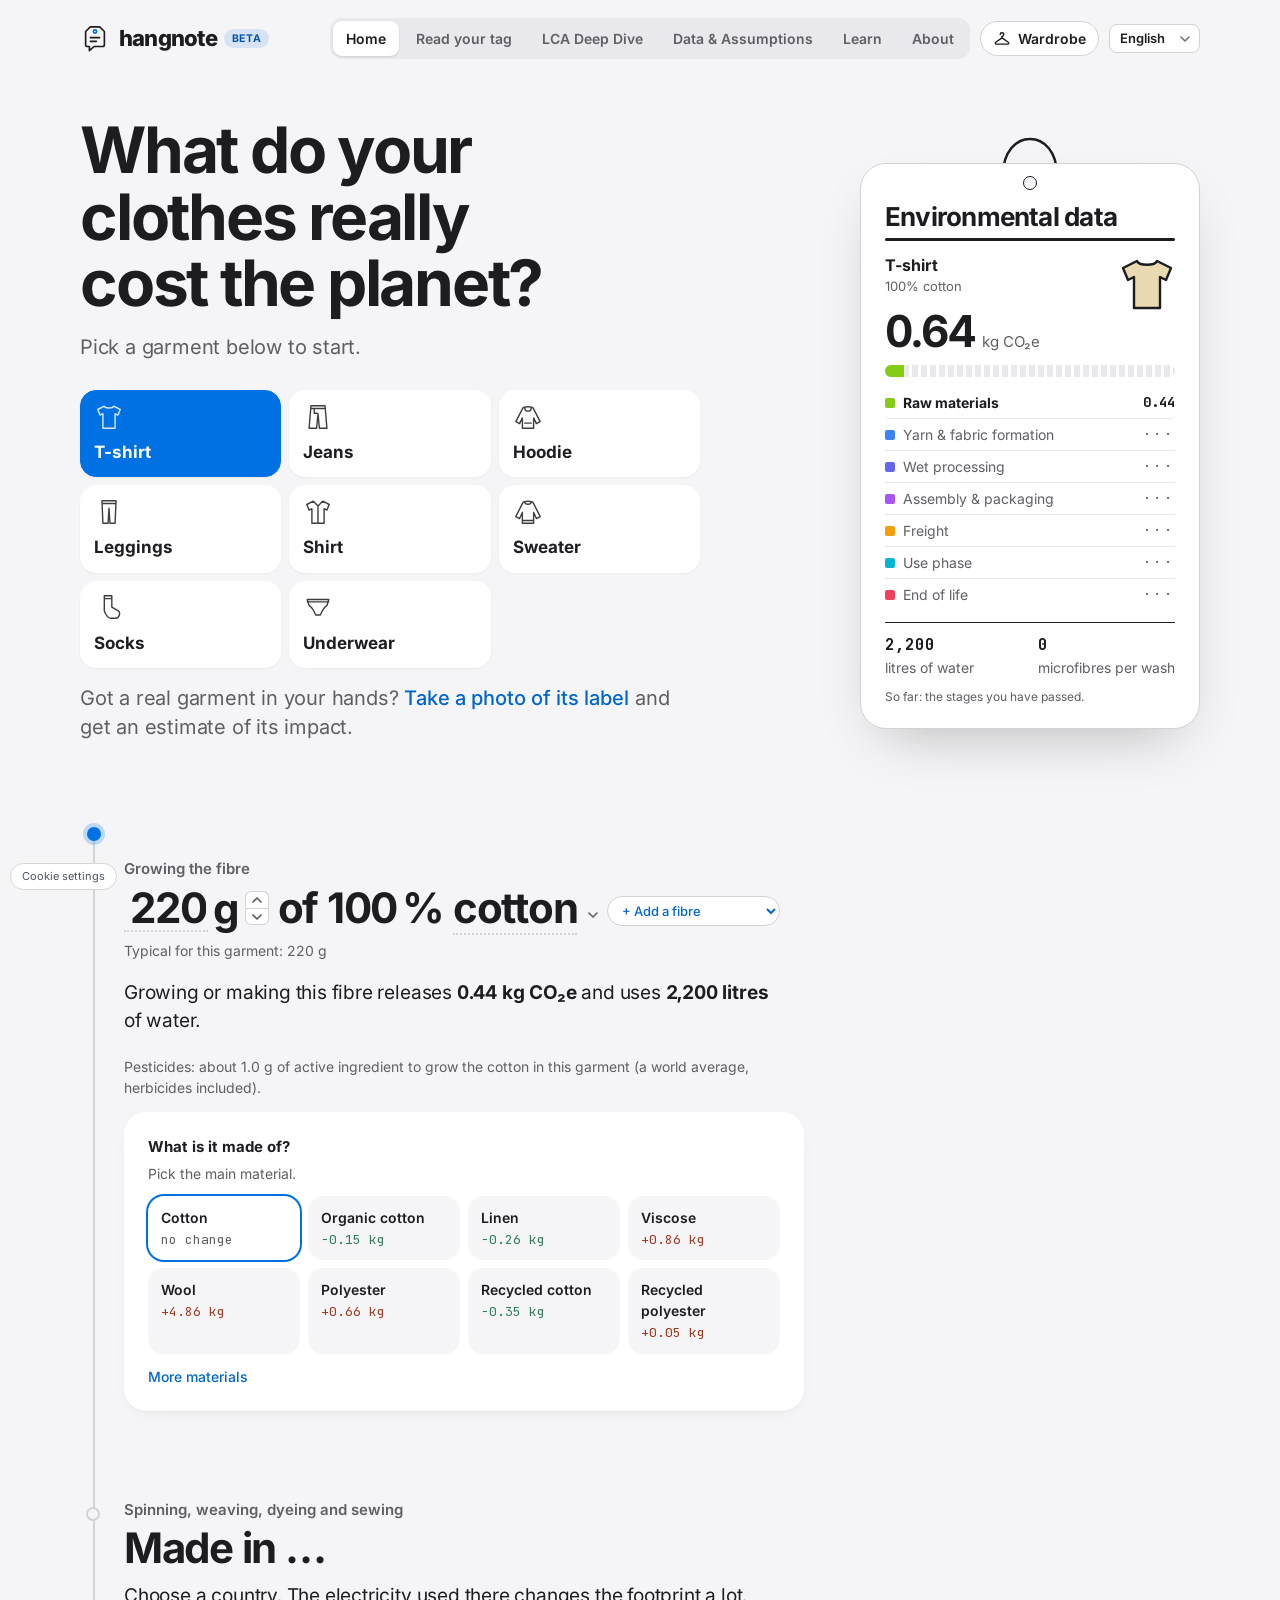
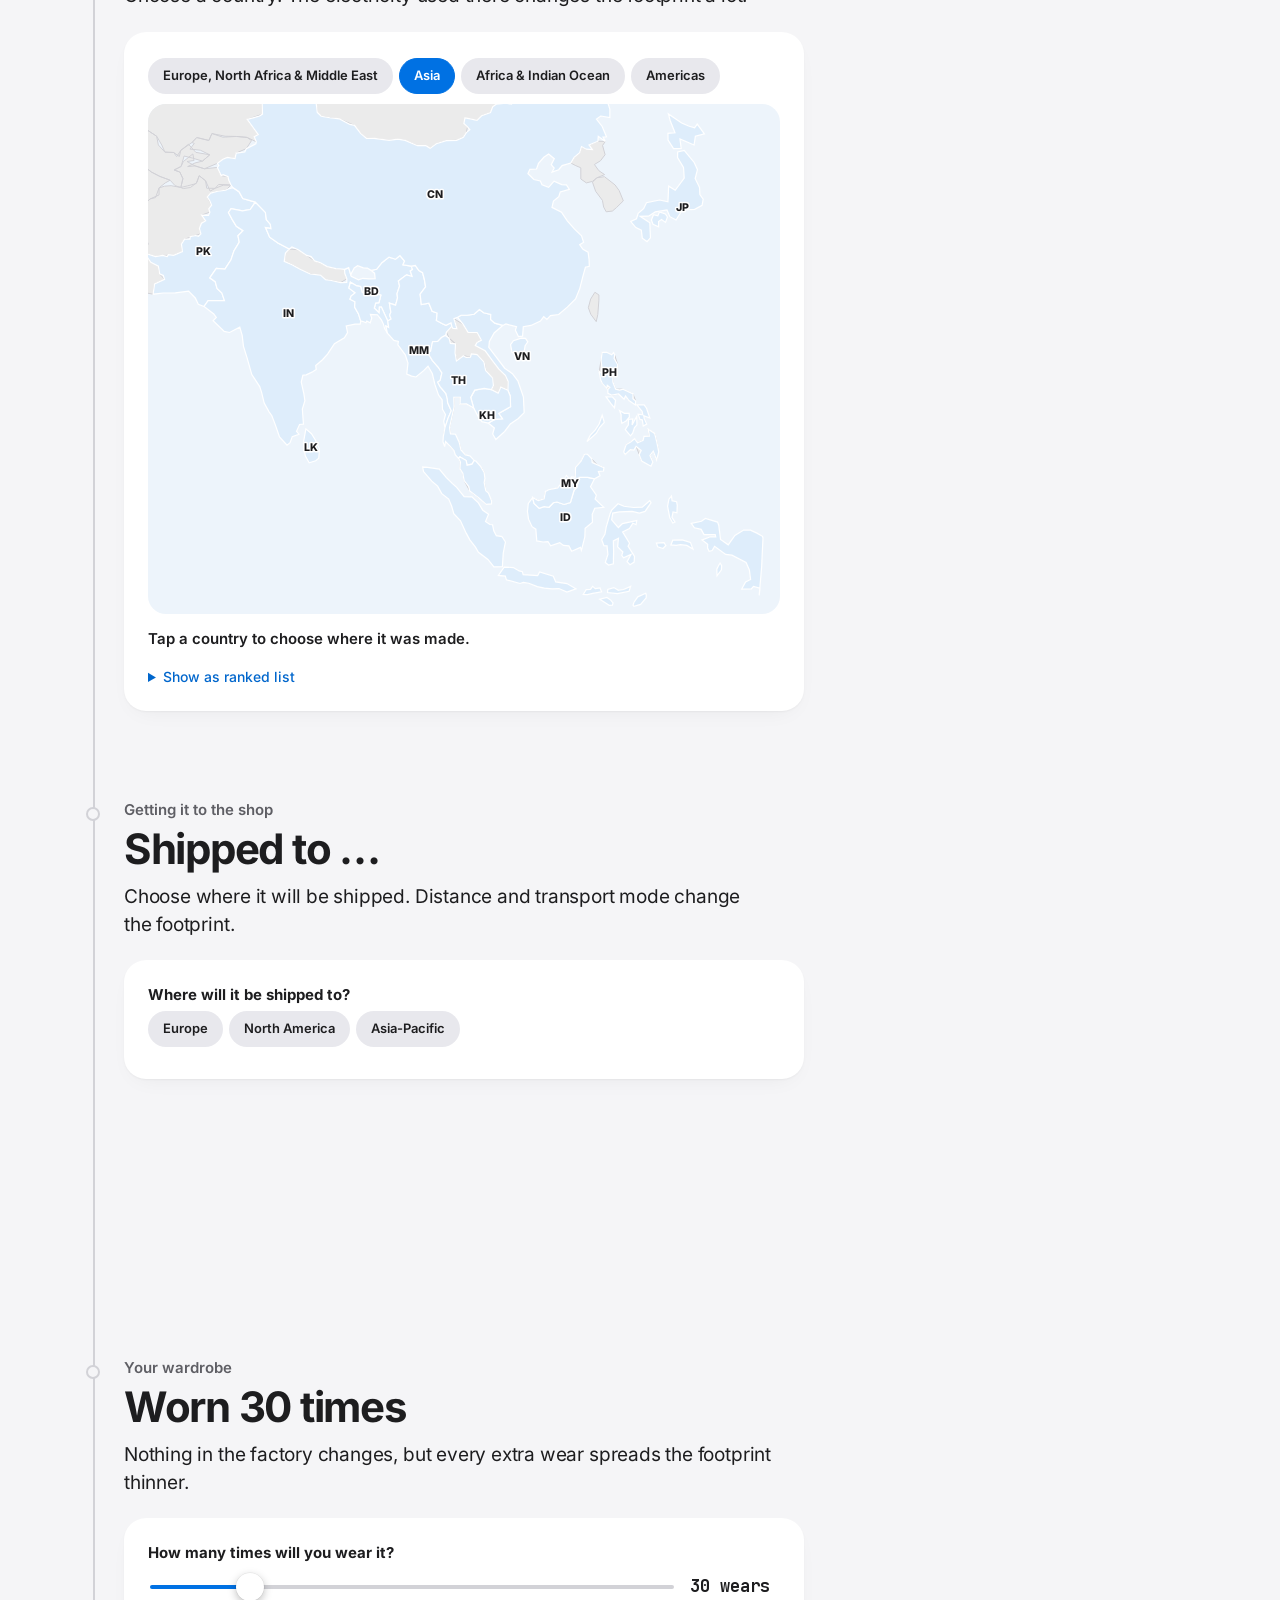
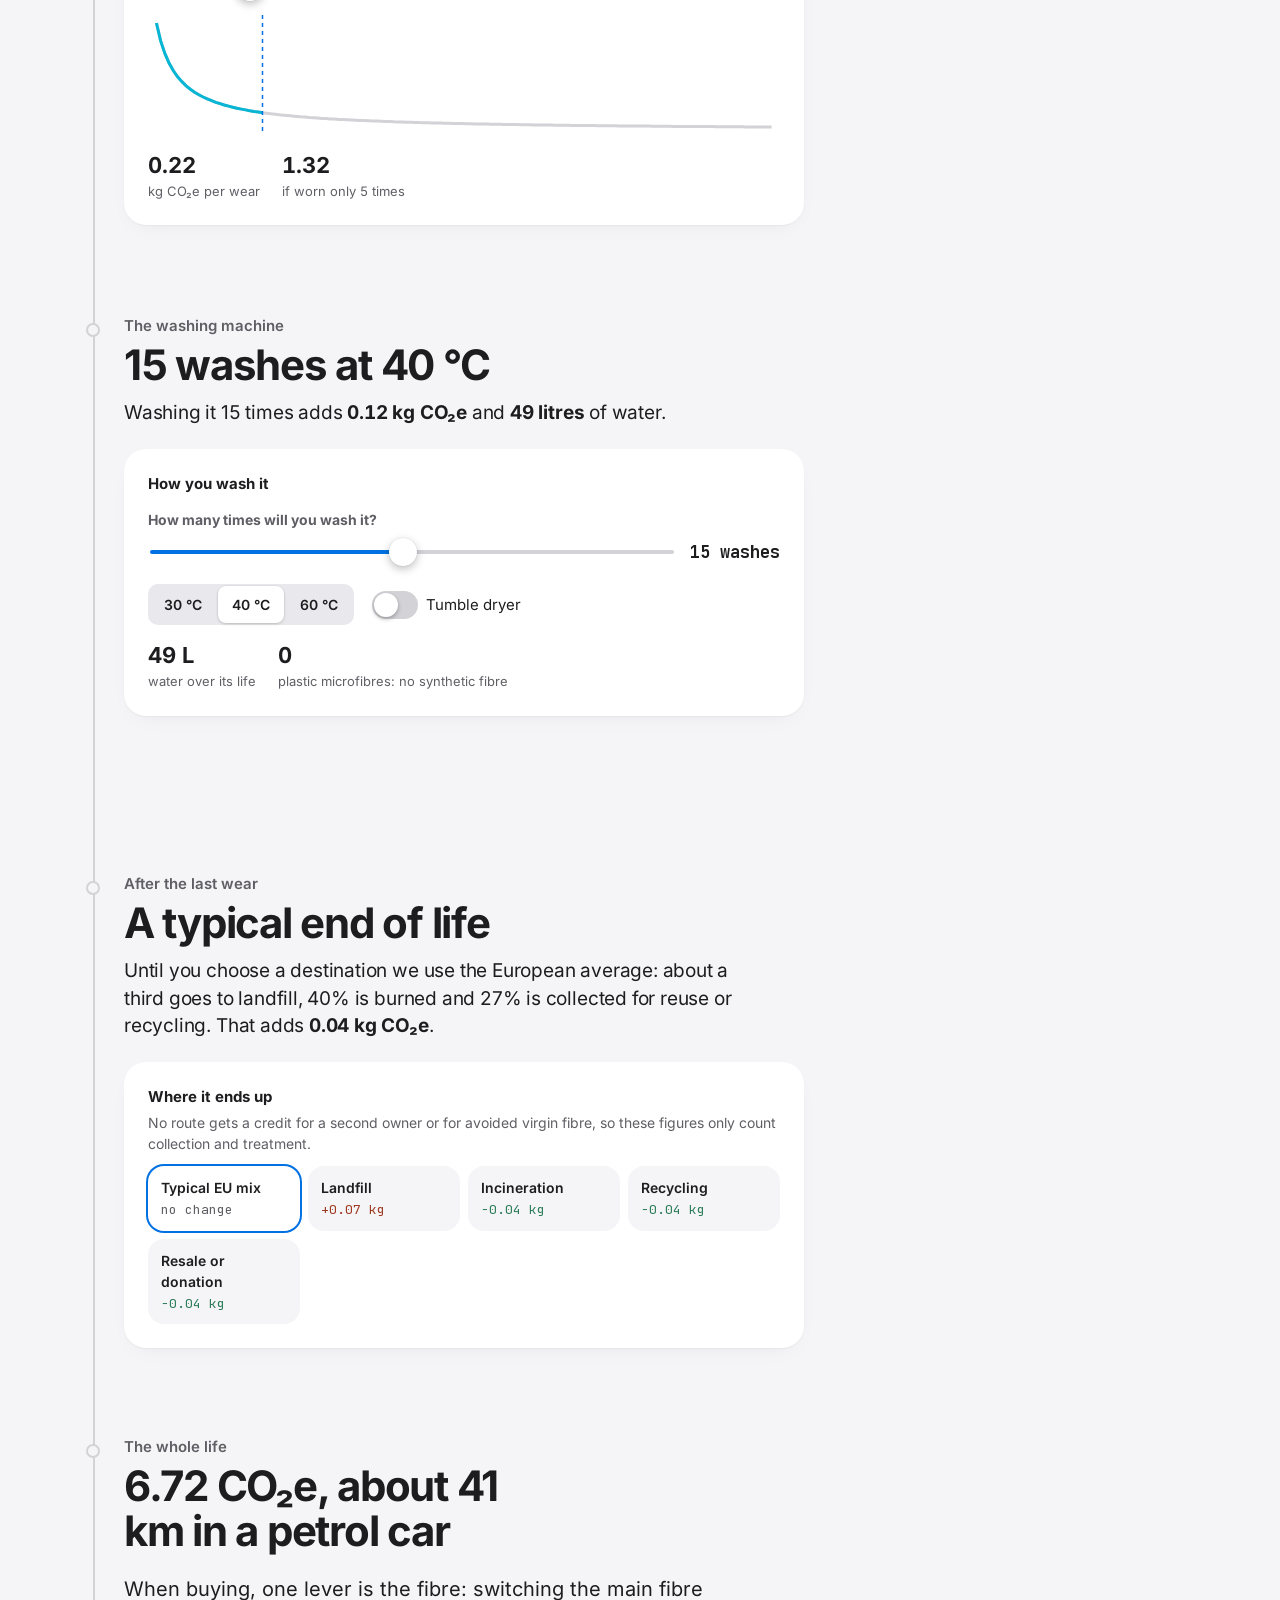
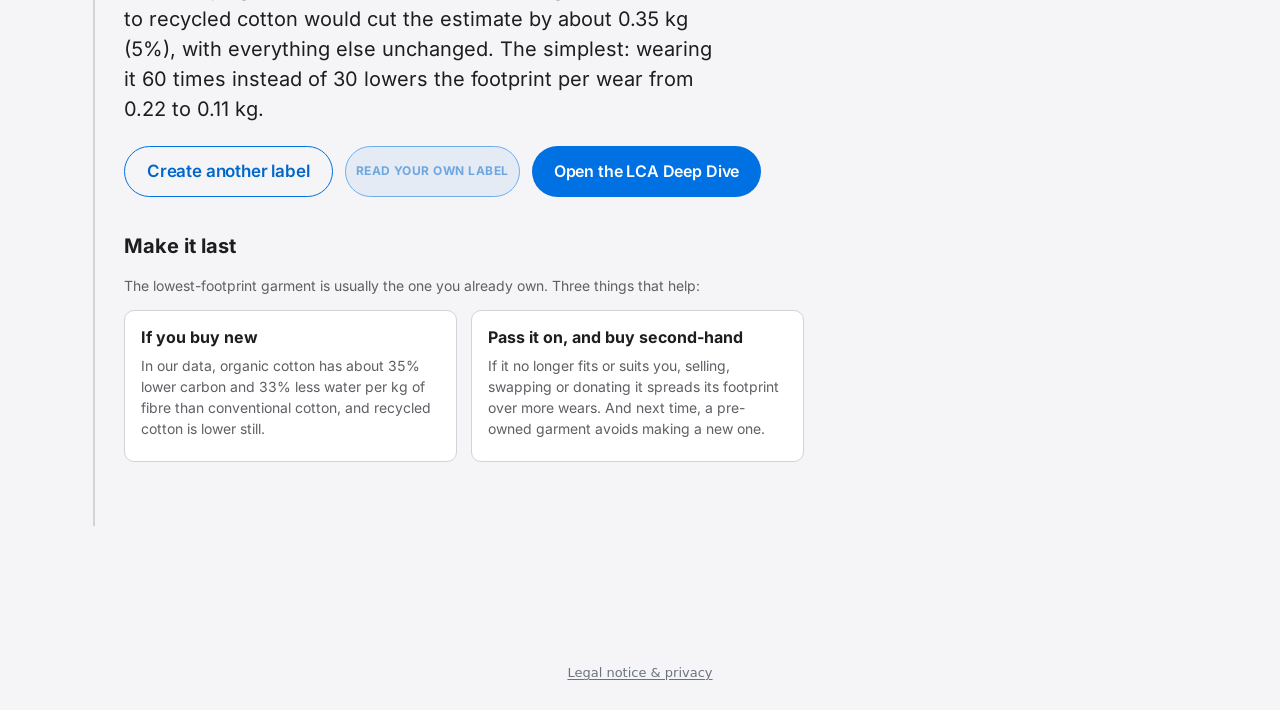
==== commit a8905a60: "Add files via upload" ====
--- a/index.html
+++ b/index.html
@@ -3,25 +3,23 @@
 <head>
 <meta charset="utf-8">
 <meta name="viewport" content="width=device-width, initial-scale=1, viewport-fit=cover">
-<meta name="description" content="Follow a garment from cradle to grave and see its honest environmental tag build up: carbon, water and microplastics at every stage.">
-<link rel="icon" type="image/svg+xml" href="data:image/svg+xml,%3Csvg xmlns=%27http://www.w3.org/2000/svg%27 viewBox=%270 0 64 64%27 fill=%27none%27 stroke-linecap=%27round%27 stroke-linejoin=%27round%27%3E%3Cpath d=%27M14 22 L32 8 L50 22 V52 a4 4 0 0 1 -4 4 H18 a4 4 0 0 1 -4 -4 Z%27 stroke=%2314181F stroke-width=%275%27/%3E%3Ccircle cx=%2732%27 cy=%2722%27 r=%275%27 stroke=%23C8571F stroke-width=%275%27/%3E%3Cpath d=%27M24 38 H40 M24 46 H34%27 stroke=%2314181F stroke-width=%275%27/%3E%3C/svg%3E">
-<title>The Honest Tag</title>
+<meta name="description" content="Follow a garment from cradle to grave and see its environmental tag build up: carbon, water, microplastics and pesticide use at every stage.">
+<link rel="icon" type="image/svg+xml" href="data:image/svg+xml,%3Csvg xmlns=%27http://www.w3.org/2000/svg%27 viewBox=%270 0 64 64%27 fill=%27none%27 stroke-linecap=%27round%27 stroke-linejoin=%27round%27%3E%3Cpath d=%27M22 6 H42 L52 16 V44 a4 4 0 0 1 -4 4 H30 L20 57 V48 H16 a4 4 0 0 1 -4 -4 V16 Z%27 stroke=%2314181F stroke-width=%273.5%27 stroke-linejoin=%27round%27/%3E%3Ccircle cx=%2732%27 cy=%2716%27 r=%273.5%27 stroke=%230071E3 stroke-width=%273.5%27/%3E%3Cpath d=%27M22 29 H42 M22 37 H35%27 stroke=%2314181F stroke-width=%273.5%27/%3E%3C/svg%3E">
+<title>Hangnote – what your clothes really cost the planet</title>
 <meta name="claude:viewport-fit-sides" content="cover">
-<link rel="preconnect" href="https://fonts.googleapis.com">
-<link rel="preconnect" href="https://fonts.gstatic.com" crossorigin>
-<link href="https://fonts.googleapis.com/css2?family=Inter:wght@400;500;600;700;800&family=Archivo:wght@400;500;600;700;800&family=JetBrains+Mono:wght@500;700&display=swap" rel="stylesheet">
+<link rel="stylesheet" href="fonts/fonts.css">
 <style>
 :root{
-  --paper:#F5F5F7; --card:#FFFFFF; --ink:#1D1D1F; --muted:#6E6E73; --rule:#D2D2D7; --soft:#E8E8ED; --sel:#0071E3; --on-sel:#FFFFFF;
-  --accent:#0066CC; --thread:#0071E3; --good:#2E7D5B; --bad:#B4432A;
-  --s-raw:#A9BCCB; --s-yarn:#8EA6BA; --s-wet:#5F7F9A; --s-asm:#2F4B63; --s-fr:#D9667A; --s-use:#4F9D8A; --s-eol:#8C6A9E;
+  --paper:#F5F5F7; --card:#FFFFFF; --ink:#1D1D1F; --muted:#5E5E64; --rule:#D2D2D7; --soft:#E8E8ED; --sel:#0071E3; --on-sel:#FFFFFF;
+  --accent:#0066CC; --thread:#0071E3; --good:#2E7D5B; --bad:#9E3A22;
+  --s-raw:#84CC16; --s-yarn:#3B82F6; --s-wet:#6366F1; --s-asm:#A855F7; --s-fr:#F59E0B; --s-use:#06B6D4; --s-eol:#F43F5E;
   --label:#FFFFFF; --shadow:0 24px 60px -24px rgba(0,0,0,.28);
 }
 @media (prefers-color-scheme: dark){:root:not([data-theme="light"]){
-  --paper:#000000; --card:#1C1C1E; --ink:#F5F5F7; --muted:#A1A1A6; --rule:#38383A; --soft:#2C2C2E; --sel:#0A84FF; --on-sel:#FFFFFF;
+  --paper:#000000; --card:#1C1C1E; --ink:#F5F5F7; --muted:#A1A1A6; --rule:#38383A; --soft:#2C2C2E; --sel:#0A6CD6; --on-sel:#FFFFFF;
   --accent:#2997FF; --thread:#0A84FF; --good:#5CC093; --bad:#E7765C; --label:#1C1C1E; --shadow:0 18px 40px -22px rgba(0,0,0,.8); color-scheme:dark}}
 :root[data-theme="dark"]{
-  --paper:#000000; --card:#1C1C1E; --ink:#F5F5F7; --muted:#A1A1A6; --rule:#38383A; --soft:#2C2C2E; --sel:#0A84FF; --on-sel:#FFFFFF;
+  --paper:#000000; --card:#1C1C1E; --ink:#F5F5F7; --muted:#A1A1A6; --rule:#38383A; --soft:#2C2C2E; --sel:#0A6CD6; --on-sel:#FFFFFF;
   --accent:#2997FF; --thread:#0A84FF; --good:#5CC093; --bad:#E7765C; --label:#1C1C1E; --shadow:0 18px 40px -22px rgba(0,0,0,.8); color-scheme:dark}
 *{box-sizing:border-box}
 body{margin:0;background:var(--paper);color:var(--ink);font:17px/1.5 -apple-system,BlinkMacSystemFont,"SF Pro Text","SF Pro Display","Helvetica Neue",Inter,Archivo,system-ui,sans-serif;-webkit-font-smoothing:antialiased;
@@ -253,13 +251,13 @@
 .vchip,.cchip{border-color:transparent;background:var(--soft)}
 .vchip:hover,.cchip:hover{background:color-mix(in srgb,var(--ink) 12%,var(--soft))}
 .tabs{background:var(--soft);border-radius:12px;padding:3px}
-.tabs button{border-radius:9px;color:var(--ink)}
+.tabs button{border-radius:9px;color:var(--muted)}.tabs button[aria-selected="true"]{color:var(--ink)}
 .seg{border:0;background:var(--soft);border-radius:10px;padding:2px;gap:2px;overflow:visible}
 .seg button{border-radius:8px}
 .seg button[aria-pressed="true"]{background:var(--card);color:var(--ink);box-shadow:0 1px 3px rgba(0,0,0,.18),0 0 0 .5px rgba(0,0,0,.04)}
 .go,.ghost{border-radius:980px;padding:12px 22px;font-weight:600;letter-spacing:-.01em}
 .go{background:var(--sel);color:var(--on-sel)}
-.ghost{border-color:var(--sel);color:var(--sel)}
+.ghost{border-color:var(--sel);color:var(--accent)}
 .linkbtn,.cmore,.tlist summary{color:var(--accent);font-weight:500;text-decoration:none}
 .textlink{color:var(--accent);font-weight:500;text-decoration:none}
 .textlink:hover,.linkbtn:hover,.cmore:hover{text-decoration:underline}
@@ -293,11 +291,11 @@
 
 .ist{display:inline-flex;align-items:center;gap:1px;white-space:nowrap;vertical-align:baseline}
 .ist .v,.ist input{font:inherit;letter-spacing:inherit;color:inherit}
-.ist input{width:2.6ch;border:0;border-bottom:2px dotted var(--rule);background:transparent;text-align:right;padding:0;margin:0;-moz-appearance:textfield;appearance:textfield;border-radius:0}
+.ist input{width:2.6ch;border:0;border-bottom:2px dotted var(--rule);background:transparent;text-align:right;padding:0 .04em 0 0;margin:0;box-sizing:content-box;-moz-appearance:textfield;appearance:textfield;border-radius:0}
 .ist input:focus-visible{outline:none;border-bottom-color:var(--sel)}
 .ist input::-webkit-outer-spin-button,.ist input::-webkit-inner-spin-button{-webkit-appearance:none;margin:0}
 @media (min-width:560px){.nb{white-space:nowrap}}
-.ist .u{margin-left:.12em}
+.ist .u{margin-left:.1em}
 .ist .ar{display:inline-flex;flex-direction:column;margin-left:5px;align-self:center}
 .ist .ar button{width:24px;height:17px;border:1px solid var(--rule);background:var(--card);color:var(--muted);display:grid;place-items:center;padding:0;cursor:pointer}
 .ist .ar button:first-child{border-radius:6px 6px 0 0;border-bottom:0}
@@ -316,6 +314,7 @@
 .tabs{max-width:100%;overflow-x:auto;scrollbar-width:none}.tabs::-webkit-scrollbar{display:none}
 .tabs a{flex:none}.tabs button{flex:none;white-space:nowrap}
 .tabs #calc-link,.tabs #data-link{color:var(--muted)}
+.sitefoot:has(#supportlink[hidden]){display:none}
 .sitefoot{max-width:1120px;margin:56px auto 36px;padding:0 24px;text-align:center}
 .keep{margin-top:34px;max-width:880px}.keep h3{margin:0 0 6px;font-size:20px}
 .keepgrid{display:grid;grid-template-columns:repeat(auto-fit,minmax(220px,1fr));gap:14px;margin-top:14px}
@@ -325,7 +324,7 @@
 .sitefoot .supportlink{margin-left:18px}
 .sitefoot a{color:var(--muted);font-size:14px;font-weight:600;text-decoration:none;border-bottom:1px solid var(--rule)}.sitefoot a:hover{color:var(--ink)}
 @media(max-width:560px){.tabs{flex-wrap:wrap;overflow:visible}.tabs button,.tabs a{padding:7px 10px;font-size:13px}}
-.beta{font-style:normal;font-size:10.5px;font-weight:700;letter-spacing:.06em;text-transform:uppercase;color:var(--accent);background:color-mix(in srgb,var(--accent) 12%,transparent);border-radius:980px;padding:2px 8px;margin-left:-2px}
+.beta{font-style:normal;font-size:10.5px;font-weight:700;letter-spacing:.06em;text-transform:uppercase;color:color-mix(in srgb,var(--accent) 75%,var(--ink));background:color-mix(in srgb,var(--accent) 12%,transparent);border-radius:980px;padding:2px 8px;margin-left:-2px}
 .betanote{margin:0 0 10px;color:var(--muted);font-size:13px}
 .labelbox{margin-top:20px;padding:20px;border-radius:22px;background:var(--card);box-shadow:0 1px 2px rgba(0,0,0,.04),0 8px 24px -12px rgba(0,0,0,.08)}
 .labelbox[hidden]{display:none}
@@ -340,6 +339,99 @@
 .soon{font-size:12px;font-weight:700;letter-spacing:.04em;text-transform:uppercase;color:var(--accent);background:color-mix(in srgb,var(--accent) 12%,transparent);border-radius:980px;padding:3px 10px}
 .photo button:disabled{opacity:.55;cursor:not-allowed}
 .hero p.photonote{font-size:13px;line-height:1.45;margin:8px 0 18px;max-width:none}
+#t-rows li.now{animation:rowPulse 1.1s ease-out 1}
+@keyframes rowPulse{0%{background:color-mix(in srgb,var(--thread) 18%,transparent)}100%{background:transparent}}
+@media (prefers-reduced-motion:reduce){#t-rows li.now{animation:none!important}}
+/* garment drawings */
+.tag .gfig{position:absolute;right:20px;top:88px;width:64px;height:64px;color:var(--ink);pointer-events:none}
+.tag .gfig svg{width:100%;height:100%;display:block}
+.tag .gfig:empty{display:none}
+.tag .gfig.pop svg{animation:figIn .55s cubic-bezier(.2,.8,.2,1) both}
+.tag .who,.tag .whosub{padding-right:78px}
+.pick .gi{display:block;width:30px;height:30px;margin-bottom:6px;opacity:.85}
+.pick .gi svg{width:100%;height:100%;display:block}
+@keyframes figIn{from{opacity:0;transform:scale(.88) rotate(-4deg)}to{opacity:1;transform:none}}
+@media (prefers-reduced-motion:reduce){.tag .gfig.pop svg{animation:none}}
+
+/* wardrobe */
+.wdbtn{display:inline-flex;align-items:center;gap:7px;border:1px solid var(--rule);background:var(--card);color:var(--ink);border-radius:999px;padding:6px 12px;font-weight:600;font-size:14px;cursor:pointer;white-space:nowrap}
+.wdbtn:hover{border-color:var(--thread)}
+.wdbtn .cnt{background:var(--thread);color:#fff;border-radius:999px;min-width:20px;height:20px;padding:0 6px;font-size:12px;line-height:20px;text-align:center;font-weight:700}
+.addw{margin-top:14px;width:100%;border:1.5px solid var(--thread);background:transparent;color:var(--thread);border-radius:10px;padding:10px 14px;font-weight:700;font-size:15px;cursor:pointer}
+.addw:hover:not(:disabled){background:var(--thread);color:#fff}
+.addw.done{background:var(--good);border-color:var(--good);color:#fff}
+.addw:disabled:not(.done){opacity:.55;cursor:not-allowed}
+.wd[hidden],.wdov[hidden],.addw[hidden],.wdbtn .cnt[hidden]{display:none!important}
+.wdov{position:fixed;inset:0;background:rgba(0,0,0,.42);opacity:0;transition:opacity .28s;z-index:60}
+.wdov.open{opacity:1}
+.wd{position:fixed;top:0;right:0;bottom:0;width:min(440px,100vw);background:var(--card);color:var(--ink);z-index:61;display:flex;flex-direction:column;box-shadow:var(--shadow);transform:translateX(100%);transition:transform .28s cubic-bezier(.2,.8,.2,1);padding-top:env(safe-area-inset-top,0px);padding-bottom:env(safe-area-inset-bottom,0px)}
+.wd.open{transform:none}
+.wdh{display:flex;align-items:center;justify-content:space-between;gap:12px;padding:18px 20px 12px;border-bottom:1px solid var(--rule)}
+.wdh h2{margin:0;font-size:20px;letter-spacing:-.02em;font-weight:800}
+.wdx{border:0;background:var(--soft);color:var(--ink);width:36px;height:36px;border-radius:50%;display:grid;place-items:center;cursor:pointer}
+.wdb{overflow-y:auto;padding:18px 20px 28px;display:flex;flex-direction:column;gap:16px;min-height:0}
+.wdempty{margin:12px 0 0;color:var(--muted);font-size:16px}
+.wdsum .big{font-size:40px;font-weight:700;letter-spacing:-.03em;line-height:1}
+.wdsum .lab{display:block;color:var(--muted);font-size:14px;margin-top:4px}
+.wdsum .sub{color:var(--muted);font-size:14px;margin-top:8px}
+.rail{position:relative;display:flex;align-items:flex-start;padding:16px 8px 6px 34px;min-height:104px}
+.rail .bar{position:absolute;left:0;right:0;top:12px;height:3px;border-radius:2px;background:var(--rule)}
+.rail .rg{display:block;width:62px;height:62px;margin-left:-22px;margin-top:6px;position:relative;z-index:var(--z);color:var(--ink);transform-origin:50% 0;animation:swayIn .5s cubic-bezier(.2,.8,.2,1) both;animation-delay:calc(var(--k)*40ms)}
+.rail .rg svg{width:100%;height:100%;display:block}
+.rail .more{align-self:center;margin-left:8px;color:var(--muted);font-size:13px}
+@keyframes swayIn{from{opacity:0;transform:translateY(-10px) rotate(-6deg)}to{opacity:1;transform:none}}
+.wdhi{list-style:none;margin:0;padding:0;display:grid;gap:4px;font-size:14px;color:var(--muted)}
+.wdlist{list-style:none;margin:0;padding:0;display:grid;gap:10px}
+.wdlist li{display:grid;grid-template-columns:40px minmax(0,1fr) auto;grid-template-areas:"ic nm wv" "ic st rm";gap:6px 12px;align-items:center;padding:12px;border:1px solid var(--rule);border-radius:12px}
+.wdlist .ic{grid-area:ic;width:40px;height:40px;color:var(--ink)}.wdlist .ic svg{width:100%;height:100%;display:block}
+.wdlist .nm{grid-area:nm;min-width:0;display:flex;flex-direction:column;gap:2px}
+.wdlist .nm b{font-size:15px}
+.wdlist .small{color:var(--muted);font-size:13px;line-height:1.3}
+.wdlist .mbar{display:block;height:4px;border-radius:2px;background:var(--soft);margin-top:4px}
+.wdlist .mbar i{display:block;height:100%;border-radius:2px;background:var(--thread)}
+.wdlist .wv{grid-area:wv;text-align:right;display:flex;flex-direction:column}
+.wdlist .pw{font-size:18px;font-weight:700}
+.wdlist .wst{grid-area:st;display:flex;align-items:center;gap:8px}
+.wdlist .wst button{width:30px;height:30px;border-radius:50%;border:1px solid var(--rule);background:var(--card);cursor:pointer;font-size:16px;line-height:1}
+.wdlist .wst button:disabled{opacity:.4;cursor:default}
+.wdlist .wst .n{font-size:13px;color:var(--muted)}.wdlist .wst .n b{color:var(--ink)}
+.wdlist .rm{grid-area:rm;justify-self:end;border:0;background:none;color:var(--muted);font-size:13px;text-decoration:underline;cursor:pointer;padding:4px}
+.wdhint,.wdlocal{margin:0;color:var(--muted);font-size:13px}
+.wdtools{display:flex;flex-wrap:wrap;gap:8px;align-items:center}
+.wbtn{border:1px solid var(--rule);background:var(--card);border-radius:8px;padding:8px 12px;font-size:14px;font-weight:600;cursor:pointer}
+.wbtn.warn{border-color:var(--bad);color:var(--bad)}
+.wdtools .sure{display:flex;flex-wrap:wrap;gap:8px;align-items:center;font-size:14px}
+.wdimp .row{display:flex;gap:8px;margin-top:6px}
+.wdimp input{flex:1;min-width:0;border:1px solid var(--rule);background:var(--paper);border-radius:8px;padding:8px 10px;font-size:14px}
+.wdimp p{margin:6px 0 0;min-height:1.2em}
+@media (max-width:640px){
+  .wd{top:auto;left:0;right:0;width:auto;max-height:88dvh;border-radius:18px 18px 0 0;transform:translateY(100%)}
+  .wdbtn span:not(.cnt){display:none}.wdbtn{padding:6px 10px}
+  .wdlist li{grid-template-columns:36px minmax(0,1fr) auto}
+}
+@media (prefers-reduced-motion:reduce){.wd,.wdov{transition:none}.rail .rg{animation:none}}
+
+/* route line */
+.rmap{position:relative;margin:4px 0 6px;border-radius:14px;background:var(--soft);overflow:hidden}
+.rmap[hidden],.rcap[hidden]{display:none}
+.rsvg{display:block;width:100%;height:auto;overflow:hidden}
+.rsvg .land{stroke:none;fill:color-mix(in srgb,var(--muted) 38%,transparent)}
+.rsvg .rl{fill:none;stroke:var(--s-fr);stroke-linecap:round;stroke-dasharray:1;stroke-dashoffset:1;animation:rdraw 1.3s cubic-bezier(.3,.7,.2,1) forwards}
+.rsvg .rtr{fill:var(--ink)}
+.rsvg .rleg{fill:none;stroke:var(--muted);stroke-linecap:round}.rsvg .rl{stroke-linejoin:round}
+@keyframes rdraw{to{stroke-dashoffset:0}}
+.rpin{position:absolute;transform:translate(8px,-50%);font-size:12px;font-weight:600;line-height:1;padding:3px 7px;border-radius:999px;background:var(--card);color:var(--ink);box-shadow:0 1px 2px rgba(0,0,0,.18);pointer-events:none;white-space:nowrap}
+.rpin::before{content:"";position:absolute;left:-12px;top:50%;width:8px;height:8px;margin-top:-4px;border-radius:50%;background:var(--s-raw);box-shadow:0 0 0 2px var(--card)}
+.rpin.rd::before{background:var(--s-fr)}
+.rpin.flip{transform:translate(calc(-100% - 8px),-50%)}.rpin.flip::before{left:auto;right:-12px}
+.rcap{margin:0 0 14px;color:var(--muted)}
+@media (prefers-reduced-motion:reduce){.rsvg .rl{animation:none;stroke-dashoffset:0}.rsvg .rtr{display:none}}
+
+/* feature not available yet */
+.ghost.soon{position:relative;opacity:.55;cursor:not-allowed}
+.ghost.soon::after{content:attr(data-tip);text-transform:none;letter-spacing:0;position:absolute;left:50%;bottom:calc(100% + 8px);transform:translateX(-50%);background:var(--ink);color:var(--paper);font-size:12px;font-weight:600;line-height:1.2;padding:6px 10px;border-radius:8px;white-space:nowrap;opacity:0;pointer-events:none;transition:opacity .15s}
+.ghost.soon:hover::after,.ghost.soon:focus-visible::after{opacity:1}
+@media (prefers-reduced-motion:reduce){.ghost.soon::after{transition:none}}
 </style>
 
 <style>[hidden]{display:none!important}img{max-width:100%}body{-webkit-text-size-adjust:100%}</style>
@@ -376,7 +468,7 @@
     if(!granted)return;
     var h=location.hash; if(!(h in VIEWS))h='';
     if(!force&&h===lastView)return; lastView=h;
-    gtag('event','page_view',{page_title:'The Honest Tag - '+VIEWS[h],page_location:location.origin+location.pathname+h,page_path:location.pathname+h});
+    gtag('event','page_view',{page_title:'Hangnote - '+VIEWS[h],page_location:location.origin+location.pathname+h,page_path:location.pathname+h});
   }
   // Google tag (gtag.js, ID G-3CGBGMYXRM): loaded only once the visitor accepts analytics.
   function load(){
@@ -416,6 +508,7 @@
   function init(){
     if(!window.CookieConsent){if(window.console)console.warn('Cookie consent library not loaded: analytics stays off');return;}
     CookieConsent.run({
+      autoShow:/(^|\/)(index\.html)?$/.test(location.pathname),
       guiOptions:{consentModal:{layout:'box inline',position:'bottom left',equalWeightButtons:true,flipButtons:false},preferencesModal:{layout:'box',equalWeightButtons:true,flipButtons:false}},
       categories:{
         necessary:{enabled:true,readOnly:true},
@@ -486,7 +579,23 @@
   if(document.readyState==='loading')document.addEventListener('DOMContentLoaded',init);else init();
 })();
 </script>
-</head>
+<link rel="canonical" href="https://hangnote.de/">
+<meta name="theme-color" content="#F5F5F7" media="(prefers-color-scheme: light)">
+<meta name="theme-color" content="#000000" media="(prefers-color-scheme: dark)">
+<meta property="og:type" content="website">
+<meta property="og:site_name" content="Hangnote">
+<meta property="og:title" content="Hangnote – what your clothes really cost the planet">
+<meta property="og:description" content="Follow a garment from fibre to bin and see its environmental tag build up: carbon, water, microplastics and pesticide use at every stage.">
+<meta property="og:url" content="https://hangnote.de/">
+<meta property="og:image" content="https://hangnote.de/og.png">
+<meta property="og:image:width" content="1200">
+<meta property="og:image:height" content="630">
+<meta property="og:image:alt" content="Hangnote: what your clothes really cost the planet">
+<meta name="twitter:card" content="summary_large_image">
+<meta name="twitter:title" content="Hangnote – what your clothes really cost the planet">
+<meta name="twitter:description" content="Follow a garment from fibre to bin and see its environmental tag build up: carbon, water, microplastics and pesticide use at every stage.">
+<meta name="twitter:image" content="https://hangnote.de/og.png">
+<style id="htbrand">.brand span{font-family:Archivo,Inter,system-ui,sans-serif;font-weight:800;letter-spacing:-.035em;font-size:1.3em!important;line-height:1}.brand svg{width:30px!important;height:30px!important}.brand{gap:9px!important}</style></head>
 <body>
 <style>
 .top{flex-wrap:wrap}
@@ -496,7 +605,7 @@
 .tabs button{white-space:nowrap}
 .langs{appearance:none;-webkit-appearance:none;font:inherit;font-size:13px;font-weight:600;color:var(--ink);border:1px solid var(--rule);border-radius:8px;background:var(--card) url("data:image/svg+xml,%3Csvg xmlns=%27http://www.w3.org/2000/svg%27 width=%2710%27 height=%276%27%3E%3Cpath d=%27M1 1l4 4 4-4%27 fill=%27none%27 stroke=%27%236b7280%27 stroke-width=%271.6%27 stroke-linecap=%27round%27 stroke-linejoin=%27round%27/%3E%3C/svg%3E") no-repeat right 9px center;padding:6px 26px 6px 10px;cursor:pointer;line-height:1.2}
 .langs:focus-visible{outline:2px solid var(--ink);outline-offset:1px}
-@media (max-width:760px){
+@media (max-width:767px){
   .topr{display:contents}
   .langs{margin-left:auto}
   .tabs{order:3;width:100%;overflow-x:auto;scrollbar-width:none}
@@ -511,9 +620,9 @@
 @media (max-width:900px){.sheetbtn{gap:10px}.sheetbtn>span{white-space:nowrap;flex-shrink:0}.sheetbtn .mini{flex:1 1 auto;min-width:24px}}
 </style>
 <header class="top">
-  <a class="brand" href="./" aria-label="The Honest Tag">
-    <svg viewBox="0 0 64 64" fill="none" stroke-linecap="round" stroke-linejoin="round" aria-hidden="true"><path d="M14 22 L32 8 L50 22 V52 a4 4 0 0 1 -4 4 H18 a4 4 0 0 1 -4 -4 Z" stroke="currentColor" stroke-width="5"/><circle cx="32" cy="22" r="5" stroke="#C8571F" stroke-width="5"/></svg>
-    <span>The Honest Tag</span>
+  <a class="brand" href="./" aria-label="Hangnote">
+    <svg viewBox="0 0 64 64" fill="none" stroke-linecap="round" stroke-linejoin="round" aria-hidden="true"><path d="M22 6 H42 L52 16 V44 a4 4 0 0 1 -4 4 H30 L20 57 V48 H16 a4 4 0 0 1 -4 -4 V16 Z" stroke="currentColor" stroke-width="3.5"/><circle cx="32" cy="16" r="3.5" stroke="#0071E3" stroke-width="3.5"/><path d="M22 29 H42 M22 37 H35" stroke="currentColor" stroke-width="3.5"/></svg>
+    <span>hangnote</span>
     <em class="beta" data-t="beta" data-i="title:betaNote"></em>
   </a>
   <div class="topr">
@@ -523,7 +632,9 @@
       <a href="calculator.html" id="calc-link" data-t="tabCalc"></a>
       <a href="calculator.html#data" id="data-link" data-t="tabData"></a>
       <a href="learn.html" id="learn-link" data-t="tabLearn"></a>
+      <a href="about.html" id="about-link" data-t="tabAbout"></a>
     </div>
+    <button type="button" class="wdbtn" id="wdbtn" aria-haspopup="dialog" aria-expanded="false" aria-controls="wd"><svg viewBox="0 0 24 24" width="18" height="18" fill="none" stroke="currentColor" stroke-width="1.8" stroke-linecap="round" stroke-linejoin="round" aria-hidden="true"><path d="M12 8.5a2.4 2.4 0 1 0-2.4-2.4"/><path d="M12 8.5v2L3.6 16.4a1.3 1.3 0 0 0 .7 2.4h15.4a1.3 1.3 0 0 0 .7-2.4L12 10.5"/></svg><span data-t="wdBtn"></span><b class="cnt num" id="wdcnt" hidden></b></button>
     <select class="langs" id="langs"></select>
   </div>
 </header>
@@ -606,6 +717,11 @@
       <p class="where" id="fr-where"></p>
       <h2 id="fr-h"></h2>
       <p class="lede" id="fr-lede"></p>
+      <div class="rmap" id="fr-map" role="img" hidden>
+        <svg class="rsvg" id="fr-svg" viewBox="0 0 360 138" preserveAspectRatio="xMidYMid meet" aria-hidden="true"><defs><path id="fr-land" d="M112 134l3 0.5l-0.5 0.5l-1.5 0l-1 0.5l-1 0l-3.5-1l-2-1.5l3.5 1l1.5-1.5l1 0l0.5 1.5zM121.5 131l0.5 0.5l0 0.5l-2.5 0.5l-0.5-0.5l2.5-1zM325.5 121l3 0l-0.5 2l-2 0.5l-1.5-2.5l0-0.5l1 0.5zM353 121l1 0.5l-1.5 2l0.5 0.5l-1.5 0l-1 2l-1 0.5l-3-0.5l0.5-1l3.5-2l1.5-2l1-0.5l0 0.5zM354.5 116l1 1l0-0.5l1.5 1.5l1.5-0.5l-0.5 1.5l-1 0l-1 2.5l-1 0l-0.5 0l0.5-1l0-0.5l-1-0.5l0.5-0.5l0-1.5l-2-3l2 1l0 0.5zM347 102l-1.5-0.5l-1.5-1.5l3 2zM230 93.5l0.5 2l-1 0l0.5 1.5l-3 8l-1.5 0.5l-1.5-0.5l-0.5-3l1-2l-0.5-2.5l0.5-1.5l2 0l1-1.5l1.5-2.5l1 1.5zM323.5 94l0.5 0.5l0.5-0.5l1 1l1 4l2.5 1.5l0.5 2l1 0l0.5 1l2 2.5l0.5 2l-0.5 3.5l-2.5 4l-0.5 2l-3.5 1.5l-1.5-0.5l0-0.5l-1.5 1l-3-1l-1-2l-1.5-0.5l0-1l-1 1l1-2l0-0.5l-2 2l-1-0.5l-0.5-2l-3-1l-5.5 0.5l-2 1l-0.5 1l-3.5 0l-2 1l-1.5 0l-1.5-1l0.5-0.5l0-2l-2-5.5l0.5 0.5l-0.5-1l0.5 1l-0.5-2l0.5-2.5l0 0.5l2.5-2l4.5-1l2-3l0.5 1l0.5-0.5l-0.5-0.5l0.5-0.5l0.5 0.5l1-2.5l1.5 0l1.5 1l1 0l0-0.5l1-2l2-0.5l-0.5-0.5l0.5-0.5l3 1l1 0l0.5 0.5l-1 1l-0.5 1.5l4.5 2.5l1 0l0.5-2.5l0.5-4l0.5-0.5l0.5 0.5l0.5 3zM304.5 90l-1 0l0.5-0.5l3.5-1l-3 1.5zM298 88l1 0.5l-2.5 0.5l1.5-1zM303 88l0 0.5l-3 0.5l0.5-1l2.5 0zM288.5 87l2 0l0.5-0.5l4.5 2l-1 0.5l-6-1l-3-1l0.5-1l2.5 1zM336 87l-1-0.5l-0.5-1.5l1.5 2zM332 85.5l-2 1l-1.5-1l1.5 0l0-0.5l0 0.5l1 0l0.5-0.5l0-1l1 0.5l-0.5 1zM310.5 83l0.5 1l-3-0.5l0-0.5l2.5 0zM333 84.5l0 0.5l-0.5-1l-2-1.5l1.5 0.5l1 1.5zM314 81l0.5 2l1 0.5l1-1l2-1l6 2.5l1.5 1.5l1.5 0.5l0.5 0.5l-1 0l0 1l3.5 3l-2.5-0.5l-2-2l-1.5-0.5l-1 0.5l0 1l-1 0.5l-3.5-1.5l-1.5 0.5l1-1l-0.5-2l-4.5-2l-0.5 0.5l-1-1l1.5-1l-1.5 0l-1.5-1l2-0.5l1.5 0.5zM305 78.5l-1.5 1.5l-3.5 0l0 0.5l1 1l2.5-1l-2 1.5l1.5 3.5l-1 0l0.5-1l-1 0l-0.5-2l-0.5 0.5l0 2.5l-1 0l0-2l-0.5-0.5l1-3.5l1-1l2 0.5l2-0.5zM308.5 79l-0.5 2l-0.5-3l0.5 0l0.5 1zM286 86l-1.5 0l-2-2l-4-6l-3-3.5l2 0.5l3 3l1 0l2.5 2l-0.5 0.5l2.5 2.5l0 3zM298 78l1 1l-1 0l-0.5 2l-1 0.5l-0.5 2.5l0-0.5l-1 0.5l-1.5-1l-1.5 0.5l-0.5-0.5l-1.5 0l0-1.5l-1-1l0-2l0.5-0.5l1.5 0l0.5-0.5l1.5-0.5l3.5-4l2.5 1.5l-1.5 2.5l0.5 1zM306.5 71.5l0 1.5l-0.5 0.5l0-1l-0.5 0.5l0 1.5l-1.5-0.5l0-1.5l-0.5-0.5l-1.5 1l1.5-1.5l0.5 0.5l1.5-1l0-1l0.5 0.5l0.5 1zM261 74l-0.5 0l-0.5-1l0-3l2 2.5l-1 1.5zM304 69.5l-1 1.5l-0.5-0.5l0.5-1.5l0.5 0l0 0.5l0.5-0.5l0 0.5zM298.5 70.5l-1.5 1l2.5-3l0 1l-1 1zM305.5 68l0.5 1l-1-0.5l0.5 1l-0.5 0.5l-0.5-1.5l0.5-0.5l-0.5-0.5l1 0.5zM301.5 61.5l0.5 0l0.5 1.5l-1 1l0 1.5l2.5 0.5l0 1.5l-1-1l-0.5 0.5l-0.5-1l-1.5 0l0.5-0.5l-1-0.5l0-1.5l0.5 0.5l0-2.5l1 0zM107.5 60l2.5 0.5l1.5 1l0 0.5l-2-0.5l-1 1l-1-0.5l-1.5 0l-0.5-0.5l2 0l-1-1l1-0.5zM290.5 61.5l-1 0.5l-1-0.5l0-1l2.5-0.5l-0.5 1.5zM100.5 57l5.5 2.5l-4 0.5l1-0.5l-1 0l-0.5-1l-3.5-0.5l0-0.5l-3 0.5l2.5-1l3 0zM301 57l-0.5 1l-0.5-1.5l1.5-2l0.5 0.5l-1 2zM314.5 46l-0.5 1l0-0.5l-1 1l-0.5-0.5l0.5-1l1.5 0zM214.5 44.5l-1.5 1l-0.5-0.5l2-0.5zM195.5 42l-0.5 1.5l-2.5-1l0-0.5l3 0zM189 39l1 0.5l-0.5 1.5l-0.5 0l-1-2l1 0zM321 43l-0.5 2l-3.5 0.5l-1 1l-1-0.5l0-0.5l-4 0.5l1 1l-0.5 1.5l-1 0.5l-0.5-0.5l0.5-1l-1-1l3-2l3 0l1-2l1 0.5l2-1l1-3l1-0.5l0.5 1.5l-1 3zM324 36l1.5-0.5l0 1l-1.5 0.5l-1 1l-1.5-0.5l-0.5 1l-1 0l0-1l0.5-1l1 0l0.5-2l2 1.5zM116.5 33.5l1.5 0l-1 0.5l-1-0.5l0-0.5l0.5 0.5zM56.5 31.5l-2-0.5l-2.5-1l-0.5-1l2.5 0.5l2.5 2zM124 29.5l-1 0.5l1 0l0.5 0l-0.5 0.5l2.5 0.5l-0.5 0.5l1 0l0.5 1l-0.5 1l-1-0.5l0-1l-1.5 1l-0.5 0l0.5-0.5l-1 0l-3 0l0.5-1l1.5-2l1.5-1l0.5 0l-0.5 1zM47.5 26l1 0l-0.5 1l1 1l-2-1.5l0-0.5l0.5 0zM323.5 29.5l1 1.5l-1.5-0.5l-0.5 1.5l1 1l0 1l-1-0.5l-0.5 0.5l0-5l-0.5-1l0-1.5l1-0.5l-0.5 0l0.5-0.5l1 4zM173 27.5l-3 0.5l1-1l-0.5-1l3-1l1 0.5l-1.5 2zM192.5 24.5l-0.5 0.5l-1-1l1.5 0l0 0.5zM27 23l-1 0.5l-0.5-1l2-0.5l0.5 0.5l-1 0.5zM177 21.5l-1 1l2 0l-1 1.5l1 0l2.5 3l1 0.5l-0.5 0.5l0.5 0.5l-6.5 1.5l-1 0l2.5-1.5l-2-0.5l1.5-0.5l-1-0.5l0.5-0.5l1.5 0l0-0.5l-2-1l0-1l-0.5 0.5l-0.5-1.5l1-1.5l2 0zM8.5 16l3 0.5l-1 0.5l-2-0.5l0-0.5zM95 14.5l5 2l-1 0l-2-0.5l-2.5 1l-0.5-0.5l-1 0l0.5-0.5l0.5-1.5l1 0zM165.5 13.5l0 0.5l1 1l-5 1.5l-4.5-0.5l1-0.5l-2-0.5l2-0.5l-2.5 0l1-1l1.5 0l1.5 1l1.5-1l4.5 0zM104 13l-1 0l0-0.5l1-1l1 1l-1 0.5zM5 13.5l0.5 0l0-0.5l2.5 0l2 1l-2.5 0.5l-0.5 1l-3-1l-2.5 0l-0.5 0l0.5-0.5l-1.5 0l0.5 0.5l-0.5 0.5l0-4l5 2l0 0.5zM84.5 11l-1 0l-3.5-0.5l2-0.5l2.5 1zM89.5 10.5l0 1l1.5-1l1 1l-0.5 0.5l1 1l2-2l0-1l3 0.5l1 0.5l-0.5 1l0.5 0.5l0 0.5l-2 0.5l-2.5 0l-1.5 1.5l-2.5 1l-0.5 0.5l-0.5 0.5l-2 1l-1 1l-0.5 2l1.5 0l0.5 2l1.5-0.5l6 2l2.5 0.5l0.5 1.5l2 2.5l1.5-1.5l-1.5-2l2-0.5l1.5-1.5l-1-1.5l-1-1l1-1l-0.5-2.5l4 0l2.5 1.5l2 0l0 2l2 1l1.5-1l1.5-1.5l3 3.5l-0.5 0.5l4.5 2l0.5 0.5l1 0.5l0.5 1.5l-4.5 2l-6.5 0l-4.5 3l2.5-1.5l3.5-0.5l1 0.5l-1 0.5l0.5 2l3 0l1-1l0.5 1l-5.5 2.5l-0.5 0l0-1l1.5-1l-2.5 0.5l-3.5 2l-0.5 0.5l1 1l-3.5 0.5l1.5 0l-2 0l-1 2l-0.5-0.5l0.5 1l-1 1.5l0.5-1l-1-1l0 1l-0.5 0l0.5 0l1 2.5l-6 4l0 1.5l1.5 3l-0.5 2l-0.5 0l-0.5-1l-1.5-2l0-1l-1-1l-1 0.5l-1.5-1l-2.5 0l-0.5 0.5l0.5 0.5l-1 0.5l-4-0.5l-2.5 1l-1 1l0.5 1.5l-1 3.5l1.5 3l2 1.5l2.5-0.5l1-1l0.5-1.5l3.5-0.5l0 0.5l-1 2.5l-0.5 0l0 2l-0.5 0.5l4 0l1.5 0.5l-0.5 4.5l2 2l0.5 0l2-0.5l2.5 1l1.5-1l0.5-1.5l1.5 0l1.5-1.5l1 0.5l-1 0.5l0.5 2.5l0.5-1l-0.5-1l1.5-0.5l0-0.5l2 1.5l2 0l1 0.5l0.5-0.5l2.5 0l-0.5 0l0 0.5l1.5 0.5l0.5 1l1.5 0.5l2 2l3 0l2.5 2l1 2l0.5 0.5l-0.5 1.5l2 0l0 1l0.5-0.5l3 1l0.5 1l1 0l3.5 0.5l3 2l1.5 0l1 2.5l-0.5 1.5l-3.5 4l-1 5l-1.5 4l-1 1l-2.5 0.5l-3 1.5l-1 1l-0.5 2.5l-5 6l-2 0.5l-2.5-1l0 0.5l1.5 1l0 1.5l-0.5 1l-1.5 0.5l-3.5 0.5l0.5 1.5l-0.5 0.5l-2.5 0l0 1l1 0l0.5 0.5l-1.5 1l-0.5 1.5l-2 0.5l0 1l2 0.5l-0.5 1l-3 2.5l1 2l-3 0.5l0 1l-4-1.5l-0.5-4l1.5-1.5l-1.5-0.5l1-0.5l0-2l1.5 0.5l0.5-2l-1-0.5l0 1.5l-1-0.5l1.5-3.5l-0.5-2.5l0.5 0l1.5-4.5l0-3.5l0.5-1.5l1-7.5l-0.5-1.5l-1-1l-4.5-3l-4-7.5l-1-1l0-0.5l-0.5-1l1.5-2l-1-0.5l0-1l1-2l1-0.5l0.5-1l1.5-1.5l-1-4.5l-1.5-0.5l-1 1l0.5 0.5l-1 0.5l0-1l-2.5-0.5l-1.5-1.5l0 0.5l-0.5-0.5l0-1l-2-2l0-0.5l-3.5-0.5l-3.5-2l-2 0.5l-7-3l-2-1.5l0-1.5l-0.5-1.5l-3.5-2.5l0-1l-2.5-2.5l-1-2l-1-0.5l-1-0.5l0.5 2l3 3.5l1 2l1 1l-0.5 0.5l-2-1.5l-0.5-1.5l-2.5-1.5l1-1l-1.5-1l-2-3.5l-1-1l-2-0.5l-4-6l0-2.5l0.5-2.5l-0.5-2.5l1.5 0l0.5 1l-0.5-2l-4.5-2l-0.5-1.5l-1-0.5l-0.5-0.5l-2.5-2l-2-2.5l-2.5 0l-3.5-1.5l-7-1.5l-1 0.5l0 0.5l-3.5 1l0-1.5l1-0.5l0-0.5l-3.5 2l0.5 0.5l-0.5 1l-4.5 2l-6.5 1.5l7.5-3l0.5-1.5l-2 0.5l-1.5-0.5l-1.5 0.5l0-1l-2-0.5l-2-1.5l1.5-1.5l3.5-1l-0.5-0.5l0.5-0.5l-4 0.5l-3-1l3.5-1l1 0l-0.5 0.5l2.5 0l-5.5-2.5l1-0.5l3-0.5l1-1l5.5-1l2 1l11 0.5l7 1l6.5-1l1 0l1-0.5l2 1l1.5-0.5l0 0.5l3-0.5l6.5 1l1 0.5l-1.5 0.5l5.5 0l1 0.5l1-0.5l-1-0.5l1 0l2-0.5l4.5 1.5l3-0.5l0-0.5l1 0l1.5 0.5l0 0.5l0.5-0.5l1 0l0.5-1l-2.5-1l0-1l1.5-1l2 0.5l1.5 1.5l-1 0.5l2 0zM66 7l-0.5 0.5l2-0.5l1.5 0.5l1-0.5l2 1.5l0.5-0.5l-1-1l2 0l1 0.5l1 1.5l3.5 1l0 0.5l-1.5 0l0.5 0.5l-0.5 0l-3.5 0l-7.5 0.5l-2.5-0.5l-1.5-1l5-0.5l-5.5 0l-0.5-0.5l2.5-0.5l-3.5 0l1.5-1l4-0.5zM103.5 7l-3 0.5l-1.5-1l0.5-0.5l2.5 0.5l1.5 0.5zM93.5 7l0.5 0.5l1-1l2.5-0.5l2 1.5l0 0.5l2.5-0.5l4 0.5l0 0.5l2 0l4 1.5l1 1l-2 0.5l7 1.5l-2 2l-2.5-1.5l-1.5 0l0 1l2.5 1l1 1l-0.5 1l-4-1l3 1.5l-5-1l-4-1.5l-2.5 0.5l-1-0.5l0.5-1l4 0l-0.5-0.5l2-1.5l-0.5 0l-4-1.5l1 0l-3-1l-2.5 0.5l-7-1l-1-0.5l1 0l-1.5 0l0-1l1.5-1.5l2.5-0.5l-0.5 1zM79.5 6l3 0l0.5 0.5l-1 0.5l1.5 0.5l0 1l-3 0l-3-1l2 0l-1-1l1-0.5zM323.5 7l-3.5-0.5l2-0.5l1.5 1zM87 7l-1.5 1l-1 0l-0.5-1.5l1.5-0.5l4 0l-2.5 1zM59.5 8.5l-2.5 0.5l-3-1l2-1.5l-1-1l7.5 0.5l2 0.5l-3.5 1l-1.5 1zM330.5 5l-1 0.5l-3.5-0.5l4.5 0zM86.5 5l-0.5 0.5l-3-0.5l2-0.5l1.5 0.5zM325 4.5l-0.5 0.5l-5.5 0.5l-2-1l0.5-0.5l1.5 0l6 0.5zM81.5 3.5l1 0l-0.5 1.5l-4.5-0.5l0-1l4 0zM72 4l2 0l0.5 0.5l-1 0.5l-7 0.5l-0.5 0l2-0.5l-5.5 0l2-1.5l6.5 1l-1.5-1l1-0.5l1.5 1zM237.5 9.5l-4-0.5l-2-0.5l0-0.5l1 0l0-1l2-0.5l-1 0l2.5-1l-0.5-0.5l5.5-1.5l7-0.5l1 0.5l-10.5 2l-3 2l0 1l2 1zM85.5 3l3 0l1 0.5l-0.5 0.5l2 0.5l8 0l1 0.5l-8 0.5l-4.5-0.5l-0.5-1l-1-0.5l-3-0.5l0.5 0l2 0zM64 2.5l-0.5 0.5l-0.5 0.5l-6 0.5l4-1.5l3 0zM287 3l0 0.5l4 0l3 0.5l0 0.5l-4.5 1.5l3.5 0l0.5 0.5l2-0.5l7.5 1l0.5-0.5l3.5 0l1.5 0.5l0.5 0.5l-0.5 0.5l3 1l1-1l1.5 0.5l6 0l-1-1l1.5-0.5l9 1l3.5 1l6 0l1 0.5l-0.5 1l1.5 0l7 0l1.5 1l1.5-0.5l-1-0.5l0.5-0.5l8 0.5l1.5 0.5l0 4l-2.5 0.5l2 2l-6 1l-3 1.5l-1.5-0.5l-2.5 0.5l-0.5 0l-2.5 0l-1.5 2l1 0.5l0 1.5l-1 0l-0.5 0.5l0.5 0.5l-1.5 0.5l-0.5 1.5l-1.5 0l-0.5 1l-1 1l-1.5-4.5l0.5-1.5l1-1l1.5 0l5-3l1-1.5l-1 0l-1 1l-2.5 1l-0.5-1.5l-3 0.5l-2.5 1.5l1 1l-3.5 0l0-0.5l-1.5 0l-1.5 0.5l-6.5 0l-7 4.5l1.5 0l1.5 0.5l2 0l1.5 1l0 1l-1 1l-0.5 2.5l-2 2l-3 3l-1.5 0.5l-1-0.5l-2.5 1.5l-0.5 1l-2 1l0 1l2 2l-0.5 2l-2.5 0.5l-0.5-2l1-0.5l-1-0.5l-1.5-0.5l1-1.5l-1-0.5l-3.5 1l1-1.5l-0.5-0.5l-2.5 1.5l-1 0.5l-0.5 0.5l1.5 1l0.5 0.5l1.5-1l1.5 0.5l0 0.5l-1.5 0.5l-2 1.5l1 0.5l2 3l0 0.5l-0.5 0.5l0.5 0.5l-0.5 2l-0.5 0l-2.5 3.5l-2.5 1.5l-5 1.5l-0.5 1l-0.5 0l0-1l-1.5 0l-2.5 1.5l-0.5 1l3.5 3.5l0.5 2l-0.5 2l-4 3l0-1.5l-1.5-0.5l-1-1.5l-1.5-0.5l0-1l-1 0l-1 4.5l1 0l0.5 1.5l2.5 2l1 4l-0.5 0.5l-2-2l-1.5-3.5l-1.5-2l0 0.5l0.5-3.5l-2-5.5l-1.5 1.5l-1.5-0.5l0.5-2l-3-5l-1 0l0 1l-3.5 0.5l-0.5 1.5l-1.5 0.5l-3 3l-1.5 0.5l-0.5 5.5l-2.5 2.5l-1-1l-3-7l-1-5.5l-2 0.5l-1.5-1l0.5-0.5l0-0.5l-2-1l-1-1.5l-5 0.5l-4-0.5l-1-1.5l-2 0.5l-3-1.5l-1.5-2l-2 0l1 2.5l1 1l1 1.5l0-1l0.5 0l0.5 2l2 0l2.5-2.5l0.5 2.5l1.5 0.5l1.5 1l-2 2.5l-0.5 1l-2 2l-3 0.5l-0.5 1l-3.5 1.5l-5 1.5l-1-2.5l0-2l-3.5-4.5l-0.5-2l-1-1l-2.5-3.5l-0.5 0l0.5-1.5l-1 2l-1.5-2.5l3 6l0 1l1.5 1l0.5 3.5l1 0.5l1 2l4 3.5l-1 1l2 1l6.5-1.5l0 1.5l-3.5 6.5l-7 6.5l-1.5 2l0 2l0.5 0.5l-0.5 1.5l1.5 2.5l0.5 3.5l-1.5 2l-2 1l-2.5 2.5l0.5 3.5l-3 2l0.5 0.5l-1 3l-4 4l-2 1l-3.5 0l-3 1l-1-1l-0.5-1.5l0-1l-3-4.5l-0.5-5l-2.5-4l0-2l1.5-4l0-1.5l-1.5-5.5l-3-4l1-4l-0.5-0.5l-1-1.5l-2.5 0.5l-1.5-2l-2.5 0.5l-4 1.5l-2.5-0.5l-3 0.5l-1.5-0.5l-3.5-2.5l-2.5-3.5l-1.5-1l0-1.5l-1-1l1-1.5l0.5-2l-1-4l2.5-4.5l5-3.5l-0.5-1l0.5-1.5l2.5-1.5l1-2l4 1l3.5-1.5l8-1l0.5 0.5l0 0.5l1-0.5l-0.5 0.5l0.5 1l-0.5 1.5l4.5 1.5l0.5 1l3.5 1l1-0.5l0-1l1.5-1l7.5 2l2-0.5l1 0.5l2 0l0.5-0.5l1.5-3l0-2l-1.5-0.5l-2 1l-1-0.5l-2 0.5l-2-0.5l-1-1.5l0.5-1l-1-0.5l1.5-1l1.5 0l0-0.5l2 0l2.5-1l1.5 0l3.5 1l2 0l1-1l0-0.5l-5-2.5l1.5-1l-0.5-0.5l1.5-1l-4 1l0 1l1.5 0l0 0.5l-2.5 0.5l-0.5 0l0-0.5l-1-0.5l1-0.5l-3-0.5l-1 1.5l-0.5 0l-1.5 2.5l1.5 1.5l-1.5 0l-1 1l-0.5-1l-1 0l-1.5 0.5l1 0.5l-0.5 0l-1.5-0.5l1.5 3l-1-0.5l0.5 0.5l-0.5 0l0 1l-0.5 0l-1-0.5l-0.5-1.5l-1.5-2l0-1l-3.5-2l-1-1.5l-1 0l0-0.5l-1 0l-0.5 0l0 1.5l2.5 2l1 0l0 0.5l2.5 1.5l-1.5-0.5l-0.5 0.5l0.5 0.5l0 0.5l-1 1l-0.5 0l0.5-1l-0.5-1l-3.5-1.5l-1.5-1.5l-0.5-1l-1-0.5l-2.5 1.5l-3.5 0l0 1l-2 1l-1.5 1.5l0.5 1l-2 2l-2.5 0l-1 0.5l-1-1l-2.5 0l0-1.5l-0.5 0l0.5-2.5l-0.5-2l1.5-0.5l6 0l0.5-0.5l0.5-2l-2-1.5l-1.5-0.5l0-0.5l3 0l-0.5-1.5l1 0.5l2.5-0.5l0-1l2.5-0.5l0.5-1.5l3.5-0.5l1-0.5l-1-1.5l0.5-1.5l2-0.5l0 0.5l0.5 0.5l-1.5 1l0.5 1l1 0.5l1.5-0.5l1.5 0.5l3.5-1l2 0.5l2-0.5l-0.5-2l0.5-0.5l1-0.5l1 1l0.5 0l0.5-1.5l-1 0l0-0.5l4.5-0.5l1-0.5l-1-0.5l-5 0.5l-1.5-0.5l0-1l-0.5-1l0.5-0.5l4-2l-1.5-1l-2 0.5l-1 0.5l0.5 0.5l-3.5 2l-1 1l2 1.5l-1 1l-1 0.5l-1 2.5l-1.5 0l-0.5 0.5l-1 0l-2.5-4l-2 1l-1.5 0.5l-1.5-0.5l-0.5-3.5l5.5-2.5l4.5-3.5l4-2l4 0l1.5-1l3.5 0l3.5 0.5l-1.5 0.5l1 0.5l1-0.5l8.5 2l0.5 1l-1 0.5l-1.5 0.5l-5.5-0.5l2 0.5l0 1.5l2 0.5l-0.5-1l0.5 0l2.5 0.5l1-0.5l-0.5-0.5l2-1l2 0.5l0.5-1l-1-0.5l0.5-0.5l-0.5-0.5l3 0l0.5 1l-1.5 0l0 0.5l1 0.5l7-2.5l1 0l-1 1l5.5-1l1 0.5l1-0.5l-1-0.5l0.5-0.5l8 2l0.5-0.5l-2-1l0.5-0.5l-1-1l2-1l0.5-1l3.5 0l0.5 1l-1 0.5l1 1l-0.5 1.5l1 0.5l-2 2l1 0.5l2.5-2l-0.5-0.5l0.5-0.5l-1 0l-0.5-0.5l1-1l-1.5-1l2-0.5l-0.5-1l1 0.5l0 1l1 0.5l-0.5-1l1.5-0.5l4 0.5l-1-0.5l0-1l6.5-0.5l-1-0.5l1-0.5l14-1.5l1-1l2.5 0l1.5 0l-1.5 0.5l2.5 0zM70 2.5l-3.5 0l2-0.5l1.5 0l0 0.5zM204.5 2l-4 0.5l1-0.5l-0.5-0.5l2 0l1.5 0.5zM84 2l-2 0l-0.5-1l3 0.5l-0.5 0.5zM80 1.5l0.5 0.5l-5.5-0.5l1 0l-1.5-1l5.5 1zM285 1.5l-5.5 0.5l2.5-1.5l3.5 1l-0.5 0zM198.5 0.5l3 0.5l-2.5 0.5l-2 1.5l-1 0l-2-0.5l0.5 0l-3.5-1.5l-0.5-0.5l8 0zM205.5 0l2 0l-1.5 0.5l-3 0l-5.5-0.5l8 0zM280 1l-5 0l-4-1l9 0l0 1zM93 0.5l1 0l-5 1.5l-2-0.5l-1-0.5l1-0.5l-3.5-0.5l9.5 0.5zM111.5 0l6.5 0l-15 0.5l1.5 0.5l-0.5 0l0.5 0.5l-4.5 1.5l2 0l-2.5 1l-9-0.5l0-0.5l1.5 0l-0.5-1l3.5 0.5l-3-1l3-1l-2-0.5l5 0l-9.5 0l23 0zM153 0l15 0l-8 0l2.5 0l-2 1l0 1.5l1 0.5l-3 0.5l1.5 0.5l0.5 1l-1 0l1 0.5l-2 0.5l1 0l-0.5 0.5l-2.5 0l1 1.5l-2.5-0.5l3 1l0 1l-1.5 0l-2-1l0.5 0.5l-1.5 1l4 0l-5 1.5l-4.5 0.5l-2 1.5l-6 1l-1 2l-2 1l0.5 0.5l-1 2l-1.5 0l-1.5-1l-2 0l-3-2.5l-1-1.5l-1-1l0-1l-0.5 0l1-1.5l1.5 0l0.5-1.5l-2.5 0.5l-1 0l0-1.5l3 0.5l-4.5-1l1.5-1l-4-3l-3-0.5l-7 0l-3-1l4.5-0.5l-6.5-0.5l0.5-0.5l7.5-1l0-0.5l-2.5 0l41 0z"/></defs><use href="#fr-land" class="land" transform="translate(-360 0)"/><use href="#fr-land" class="land"/><use href="#fr-land" class="land" transform="translate(360 0)"/><g id="fr-rt"></g></svg>
+        <span class="rpin ro" id="fr-po"></span><span class="rpin rd" id="fr-pd"></span>
+      </div>
+      <p class="small rcap" id="fr-cap" hidden></p>
       <div class="panel">
         <h3 data-t="frPanelH"></h3>
         <div class="vchips" id="dest-reg" role="group"></div>
@@ -669,7 +785,7 @@
       <p class="lever" id="lever"></p>
       <div class="links">
         <button class="ghost" type="button" id="again" data-t="again"></button>
-        <button class="ghost" type="button" data-goview="read" data-t="readOwn"></button>
+        <button class="ghost soon" type="button" aria-disabled="true" data-i="data-tip:soonTip" data-t="readOwn"></button>
         <a class="go" href="calculator.html" id="calc-link2" style="text-decoration:none" data-t="openCalc"></a>
       </div>
       <div class="keep" id="keep" hidden>
@@ -693,6 +809,7 @@
     <svg class="loop" viewBox="0 0 70 60" aria-hidden="true"><path d="M8 58 C8 10, 62 10, 62 58" fill="none" stroke="currentColor" stroke-width="2.5"/></svg>
     <div class="tag">
       <span class="hole" aria-hidden="true"></span>
+      <div class="gfig" id="t-fig" aria-hidden="true"></div>
       <h4 data-t="tagH"></h4>
       <div class="bar0"></div>
       <div class="who" id="t-who"></div>
@@ -705,26 +822,35 @@
         <div><span class="v num" id="t-mp">–</span><span class="small" data-t="mp"></span></div>
       </div>
       <div class="foot" id="t-foot"></div>
+      <button type="button" class="addw" id="addw" hidden></button>
     </div>
   </div>
 </aside>
 </div>
-<footer class="sitefoot"><p class="betanote" data-t="betaNote"></p><a href="calculator.html#data" data-t="tabData"></a><a id="supportlink" class="supportlink" hidden target="_blank" rel="noopener" data-t="support"></a></footer>
+<div class="wdov" id="wdov" hidden></div>
+<aside class="wd" id="wd" role="dialog" aria-modal="true" aria-labelledby="wd-h" hidden>
+  <div class="wdh"><h2 id="wd-h" data-t="wdH"></h2><button type="button" class="wdx" id="wdx" data-i="aria-label:wdClose"><svg viewBox="0 0 24 24" width="20" height="20" fill="none" stroke="currentColor" stroke-width="2" stroke-linecap="round" aria-hidden="true"><path d="M6 6l12 12M18 6L6 18"/></svg></button></div>
+  <div class="wdb" id="wd-body"></div>
+</aside>
+<footer class="sitefoot"><a id="supportlink" class="supportlink" hidden target="_blank" rel="noopener" data-t="support"></a></footer>
 
 <script>
 (function(){
 "use strict";
 var JL={
 en:{
-C_germany:"Germany",C_france:"France",C_uk:"United Kingdom",C_usa:"United States",C_japan:"Japan",C_greece:"Greece",C_albania:"Albania",C_lithuania:"Lithuania",C_malaysia:"Malaysia",C_nicaragua:"Nicaragua",C_elsalvador:"El Salvador",C_haiti:"Haiti",C_other:"Other country (average)",MX_germany:"wind, coal and solar, plus gas and biomass",MX_france:"mostly nuclear",MX_uk:"gas and wind, plus biomass and nuclear",MX_usa:"mostly gas, plus nuclear, coal and wind",MX_japan:"gas and coal, plus solar and nuclear",MX_greece:"gas, solar and wind",MX_albania:"almost all hydropower",MX_lithuania:"mostly wind and solar, plus gas and biomass",MX_malaysia:"coal and gas, plus hydro",MX_nicaragua:"oil, biomass and other renewables, plus hydro and wind",MX_elsalvador:"hydro, geothermal and solar, plus oil and biomass",MX_haiti:"mostly oil",MX_other:"a world-average mix",madeInOther:"Made in another country (average)",millLedeOther:"Turning fibre into a finished garment adds {kg}, usually the biggest part of its footprint. This country isn’t in our list, so we use a world-average electricity mix: {g} g CO₂e/kWh. The real figure depends on where it was made.",keepTierBudget:"Everyday & budget",keepTierPremium:"Design & premium",rawMoreB:"More materials",rawLess:"Fewer materials",grpPlant:"Plant fibres",grpWood:"Wood-based cellulosics",grpAnimal:"Animal fibres",grpSynth:"Synthetic fibres",grpRecycled:"Recycled fibres",fibChange:"Change material",curveTipH:"{w} wears",curveTipV:"{v} kg CO₂e per wear",curveTipT:"{t} kg CO₂e over its whole life",keepH:"Make it last",keepLede:"The lowest-footprint garment is usually the one you already own. Three things that help:",keepBuyH:"If you buy new",keepBuyT:"In our data, organic cotton has about {p}% lower carbon and {w}% less water per kg of fibre than conventional cotton, and recycled cotton is lower still.",keepBuyL:"See options",keepBuyN:"We're working on partnerships with clothing shops.",keepPassH:"Pass it on, and buy second-hand",keepPassN:"We're working on partnerships with second-hand clothing shops.",keepPassT:"If it no longer fits or suits you, selling, swapping or donating it spreads its footprint over more wears. And next time, a pre-owned garment avoids making a new one.",keepFilterH:"Catch the microfibres",keepFilterT:"Synthetic fabrics shed microfibres in the wash. A washing-machine filter or a wash bag can catch a share of them, and fuller, less frequent washes help too.",keepFilterL:"See options",keepAff:"Some links here may be affiliate links: if you buy through one, we may earn a small commission at no cost to you. They never change a number.",support:"Support this project",title:"The Honest Tag – What do your clothes really cost the planet?",tabFollow:"Create your tag",tabRead:"Read your tag",tabCalc:"LCA Deep Dive",tabData:"Data & Assumptions",tabLearn:"Learn",beta:"Beta",betaNote:"Beta: an early version. Estimates may change when the data and methods are updated.",langAria:"Language",
-h0:"What do your clothes really cost the planet?",p0:"Create your Honest Tag, cradle to grave. Pick a garment below to start.",
-holding:"Got a real garment in your hands? {link} and get an estimate of its impact.",holdingLink:"Take a photo of its label",photoBtn:"Take or upload a photo of the label",photoLoad:"Loading the photo reader (a few MB, first time only)…",photoRead:"Reading the label… {p}%",photoDone:"Done. Check the text below and fix anything that looks wrong.",photoEmpty:"No text found. Try a closer, brighter photo, or type the label.",photoErr:"The photo reader could not be loaded. Please type the label instead.",photoSoon:"Coming soon",photoNote:"Your photo is read on your device and never uploaded. It can misread, so check the text below.",
+soonTip:"Not yet available, coming soon",
+frMapCap:"{o} to {d}, {m}. About {km} km counted in the footprint. Ships follow the main sea lanes. The line is a sketch, not the exact route.",frMapCapD:"{o} to {d}, {m}. About {km} km counted in the footprint. The line is direct, not the exact flight or road path.",
+wdBtn:"Wardrobe",wdH:"Your wardrobe",wdClose:"Close",wdAdd:"Add to wardrobe",wdAdded:"Added. Open wardrobe",wdFull:"Wardrobe full ({n} garments)",wdEmpty:"Nothing here yet. Build a garment on the Home page, then press “Add to wardrobe” on its tag.",wdN1:"1 garment",wdN:"{n} garments",wdTotal:"kg CO₂e over all planned wears",wdWater:"litres of water",wdHeavy:"Heaviest: {g}, {x} kg CO₂e",wdBest:"Lowest per wear: {g}, {x} kg CO₂e",wdWears:"wears",wdPer:"kg CO₂e per wear",wdRemove:"Remove",wdFewer:"Fewer wears",wdMoreW:"More wears",wdHint:"Wear a garment more and its footprint is spread over more days, so the number per wear drops.",wdCopy:"Copy wardrobe code",wdCopied:"Copied",wdImp:"Paste a code to import",wdImpGo:"Import",wdImpBad:"That code did not work.",wdImpOk:"Imported {n} garments.",wdClear:"Clear wardrobe",wdSure:"Really clear everything?",wdYes:"Yes, clear",wdNo:"Keep",wdLocal:"Saved only in this browser. Nothing is sent anywhere.",wdRail:"Your garments on the rail",wdItemAria:"{g}, {b}, made in {c}",
+C_germany:"Germany",C_france:"France",C_uk:"United Kingdom",C_usa:"United States",C_japan:"Japan",C_greece:"Greece",C_albania:"Albania",C_lithuania:"Lithuania",C_malaysia:"Malaysia",C_nicaragua:"Nicaragua",C_elsalvador:"El Salvador",C_haiti:"Haiti",C_other:"Other country (average)",MX_germany:"wind, coal and solar, plus gas and biomass",MX_france:"mostly nuclear",MX_uk:"gas and wind, plus biomass and nuclear",MX_usa:"mostly gas, plus nuclear, coal and wind",MX_japan:"gas and coal, plus solar and nuclear",MX_greece:"gas, solar and wind",MX_albania:"almost all hydropower",MX_lithuania:"mostly wind and solar, plus gas and biomass",MX_malaysia:"coal and gas, plus hydro",MX_nicaragua:"oil, biomass and other renewables, plus hydro and wind",MX_elsalvador:"hydro, geothermal and solar, plus oil and biomass",MX_haiti:"mostly oil",MX_other:"a world-average mix",madeInOther:"Made in another country (average)",millLedeOther:"Turning fibre into a finished garment adds {kg}, usually the biggest part of its footprint. This country isn’t in our list, so we use a world-average electricity mix: {g} g CO₂e/kWh. The real figure depends on where it was made.",keepTierBudget:"Everyday & budget",keepTierPremium:"Design & premium",rawMoreB:"More materials",rawLess:"Fewer materials",grpPlant:"Plant fibres",grpWood:"Wood-based cellulosics",grpAnimal:"Animal fibres",grpSynth:"Synthetic fibres",grpRecycled:"Recycled fibres",fibChange:"Change material",curveTipH:"{w} wears",curveTipV:"{v} kg CO₂e per wear",curveTipT:"{t} kg CO₂e over its whole life",keepH:"Make it last",keepLede:"The lowest-footprint garment is usually the one you already own. Three things that help:",keepBuyH:"If you buy new",keepBuyT:"In our data, organic cotton has about {p}% lower carbon and {w}% less water per kg of fibre than conventional cotton, and recycled cotton is lower still.",keepBuyL:"See options",keepBuyN:"We're working on partnerships with clothing shops.",keepPassH:"Pass it on, and buy second-hand",keepPassN:"We're working on partnerships with second-hand clothing shops.",keepPassT:"If it no longer fits or suits you, selling, swapping or donating it spreads its footprint over more wears. And next time, a pre-owned garment avoids making a new one.",keepFilterH:"Catch the microfibres",keepFilterT:"Synthetic fabrics shed microfibres in the wash. A washing-machine filter or a wash bag can catch a share of them, and fuller, less frequent washes help too.",keepFilterL:"See options",keepAff:"Some links here may be affiliate links: if you buy through one, we may earn a small commission at no cost to you. They never change a number.",support:"Support this project",title:"Hangnote – What do your clothes really cost the planet?",tabFollow:"Home",tabRead:"Read your tag",tabCalc:"LCA Deep Dive",tabData:"Data & Assumptions",tabLearn:"Learn",tabAbout:"About",beta:"Beta",betaNote:"Beta: an early version. Estimates may change when the data and methods are updated.",langAria:"Language",
+h0:"What do your clothes really cost the planet?",p0:"Pick a garment below to start.",
+holding:"Got a real garment in your hands? {link} and get an estimate of its impact.",holdingLink:"Take a photo of its label",photoBtn:"Take or upload a photo of the label",photoLoad:"Reading the label… this takes a few seconds.",photoRead:"Reading the label… {p}%",photoDone:"Done. Check the text below and fix anything that looks wrong.",photoEmpty:"No label text found. Try a closer, brighter photo, or type the label.",photoErr:"The photo could not be read just now. Please try again, or type the label.",photoLimit:"The photo reader is busy right now (daily limit reached). Please type the label instead.",photoSoon:"Coming soon",photoNote:"When you choose a photo, it is sent to an AI service (Anthropic) that reads the tag, and it is not stored. Photograph only the label. It can still misread, so check the text below.",
 h1:"Read the tag in your hand.",p1:"Take a photo of the label, or type what it says, and get an estimate of its environmental impact.",
 careLabel:"What does the label say?",placeholder:"60% cotton, 40% polyester\nMade in Bangladesh\nWash at 40 °C",
 careHint:"Fibres with percentages, the country after “Made in”, and the wash temperature if you like.",fromTagH:"From your tag",notTagH:"Not on the tag",chipWash:"Wash at {t} °C",chipWashAs:" (modelled as {m} °C)",chipNoDry:"Do not tumble dry",asmNote:"“Made in” is usually where the garment was sewn. We assume the fabric was made there too, which isn’t always true.",qModeH:"How did it reach the shop?",qModeNote:"A tag can’t tell. Shipping to {city} accounts for {sea} of the footprint by sea and {air} by air.",qModeNoteU:"A tag can’t tell. Shipped to {city}, freight is {sea} of the footprint by sea and {air} by air. Choose where you are to update this.",qDestH:"Where are you?",qDefaults:"Also assumed, and easy to change afterwards: 30 wears, line drying and a typical disposal mix.",millAsm:"From your tag: “Made in” is usually where it was sewn. We assume the fabric was spun and dyed there too. If you know otherwise, pick another country below.",
 examplesAria:"Example labels",
 ex:[["100% Cotton\nMade in Bangladesh","100% cotton, Bangladesh"],["82% Polyester 18% Elastane\nMade in China","Leggings, China"],["100% Linen\nMade in Italy","100% linen, Italy"],["65% Recycled cotton, 35% recycled polyester\nMade in Portugal","Recycled blend, Portugal"]],
-whatKind:"What kind of garment is it?",go:"Create the Honest Tag",goEmpty:"",goNoFibre:"No fibre found yet. Try “100% cotton”.",goOk:"{garment}, {g} g (a typical weight)",
+whatKind:"What kind of garment is it?",go:"Create Hangnote",goEmpty:"",goNoFibre:"No fibre found yet. Try “100% cotton”.",goOk:"{garment}, {g} g (a typical weight)",
 madeInPick:"Made in …",millLedePick:"Choose a country. The electricity used there changes the footprint a lot.",pickCountry:"Tap a country to choose where it was made.",madeIn:"Made in {c}",countryGuess:"Country not found, using {c}",unknown:"Didn’t recognise: {x}",unknownCountry:"“{x}” isn’t in the list yet, so we use an average country instead.",
 scaledUnknown:"Fibres we didn’t recognise are left out, and the rest is scaled up to 100%.",scaled:"Percentages didn’t add up to 100, so they were scaled.",fromLabel:"From your label",
 whereField:"Growing the fibre",whereOil:"From oil to polymer",whereForest:"From forest to pulp",whereFarm:"On the farm",
@@ -752,7 +878,7 @@
 leverLow:"Its fibre is already close to the lowest-footprint choice. ",leverWear:"The simplest: wearing it {n2} times instead of {n} lowers the footprint per wear from {a} to {x} kg.",
 again:"Create another label",readOwn:"Read your own label",openCalc:"Open the LCA Deep Dive",
 endNote:"Calculations based on our Data & Assumptions.",
-noChange:"no change",tagAria:"Honest tag",tagH:"Environmental data",
+noChange:"no change",tagAria:"Hangnote",tagH:"Environmental data",
 R_raw:"Raw materials",R_yarn:"Yarn & fabric formation",R_wet:"Wet processing",R_asm:"Assembly & packaging",R_fr:"Freight",R_use:"Use phase",R_eol:"End of life",
 water:"litres of water",mp:"microfibres per wash",yourG:"Your garment",waiting:"Waiting for the label",
 footStart:"The tag fills in as you follow the garment.",footSoFar:"So far: the stages you have passed.",footAll:"Whole life, cradle to grave · {n} wears · {x} kg per wear",
@@ -762,15 +888,18 @@
 C_bangladesh:"Bangladesh",C_china:"China",C_india:"India",C_vietnam:"Vietnam",C_turkey:"Turkey",C_italy:"Italy",C_portugal:"Portugal",C_cambodia:"Cambodia",C_indonesia:"Indonesia",C_pakistan:"Pakistan",C_srilanka:"Sri Lanka",C_myanmar:"Myanmar",C_romania:"Romania",C_bulgaria:"Bulgaria",C_spain:"Spain",C_poland:"Poland",C_morocco:"Morocco",C_tunisia:"Tunisia",C_egypt:"Egypt",C_ethiopia:"Ethiopia",C_kenya:"Kenya",C_mauritius:"Mauritius",C_mexico:"Mexico",C_honduras:"Honduras",C_peru:"Peru",C_brazil:"Brazil",C_thailand:"Thailand",C_philippines:"Philippines",C_jordan:"Jordan",C_guatemala:"Guatemala",C_dominicanrepublic:"Dominican Republic",C_madagascar:"Madagascar",MX_bangladesh:"mostly gas",MX_china:"mostly coal",MX_india:"mostly coal",MX_vietnam:"coal and hydro",MX_turkey:"coal, gas and hydro, plus wind and solar",MX_italy:"about half gas, plus solar and hydro",MX_portugal:"hydro, wind and solar, with some gas",MX_cambodia:"mostly coal, plus hydro",MX_indonesia:"mostly coal",MX_pakistan:"gas, hydro and solar, plus coal and nuclear",MX_srilanka:"hydro and coal, plus solar and oil",MX_myanmar:"hydro and gas",MX_romania:"hydro, nuclear and gas, plus coal and wind",MX_bulgaria:"nuclear and coal, with growing solar",MX_spain:"wind, nuclear and solar, plus gas and hydro",MX_poland:"mostly coal",MX_morocco:"mostly coal, plus wind",MX_tunisia:"almost all gas",MX_egypt:"mostly gas",MX_ethiopia:"almost all hydropower",MX_kenya:"geothermal, hydro and wind",MX_mauritius:"coal and oil, plus some bagasse and solar",MX_mexico:"mostly gas, plus oil, hydro and solar",MX_honduras:"oil, hydro, solar and biomass",MX_peru:"hydro and gas, plus wind and solar",MX_brazil:"mostly hydro, plus wind, solar and biomass",MX_thailand:"mostly gas, plus coal",MX_philippines:"mostly coal, plus gas and hydro",MX_jordan:"mostly gas, plus solar, oil and wind",MX_guatemala:"hydro and biomass, plus coal and oil",MX_dominicanrepublic:"coal, gas and oil, plus solar",MX_madagascar:"oil, hydro and coal, plus solar",RD_raw:"Growing or making the fibre: farming, oil extraction, pulping and first processing.",RD_yarn:"Spinning the fibre into yarn, then weaving or knitting it into fabric.",RD_wet:"Dyeing, bleaching and finishing the fabric: lots of hot water and heat.",RD_asm:"Cutting, sewing, labels and packaging.",RD_fr:"Moving the finished garment from the factory to the shop, by the transport mode you chose.",RD_use:"Washing, and tumble-drying if you use a dryer, over the garment’s whole life.",RD_eol:"What happens when you are done with it: landfill, incineration, recycling or resale.",tipPct:"{p}%",DN_germany:"Germany",DP_germany:"Germany",DC_germany:"Berlin",DN_france:"France",DP_france:"France",DC_france:"Paris",DN_uk:"United Kingdom",DP_uk:"the United Kingdom",DC_uk:"London",DN_italy:"Italy",DP_italy:"Italy",DC_italy:"Milan",DN_spain:"Spain",DP_spain:"Spain",DC_spain:"Madrid",DN_netherlands:"Netherlands",DP_netherlands:"the Netherlands",DC_netherlands:"Amsterdam",DN_usa:"United States",DP_usa:"the United States",DC_usa:"New York",DN_japan:"Japan",DP_japan:"Japan",DC_japan:"Tokyo",DN_australia:"Australia",DP_australia:"Australia",DC_australia:"Sydney",regNA:"North America",regAP:"Asia-Pacific",destTo:"Distances are typical routes to {city}.",destMore:"Choose a country",mapHint:"Tap a country to move production there. Colour shows the change in kg CO₂e.",regEuAf:"Europe, North Africa & Middle East",legLow:"lower footprint",legHigh:"higher",listShow:"Show as ranked list",ctryHow:"Sorted from lowest to highest footprint for this garment. Bars show the change compared with making it in {c}.",ctryCur:"current",ctryAll:"Show all {n} countries",ctryLess:"Show fewer",ctryGap:"{n} more",regAll:"All",regAsia:"Asia",regAfrica:"Africa & Indian Ocean",regAmericas:"Americas",regEu:"Europe",regAf:"Africa",
 lower:true},
 it:{
-C_germany:"Germania",C_france:"Francia",C_uk:"Regno Unito",C_usa:"Stati Uniti",C_japan:"Giappone",C_greece:"Grecia",C_albania:"Albania",C_lithuania:"Lituania",C_malaysia:"Malesia",C_nicaragua:"Nicaragua",C_elsalvador:"El Salvador",C_haiti:"Haiti",C_other:"Altro paese (media)",CIN_uk:"!nel Regno Unito",CIN_usa:"!negli Stati Uniti",MX_germany:"eolico, carbone e solare, più gas e biomasse",MX_france:"soprattutto nucleare",MX_uk:"gas ed eolico, più biomasse e nucleare",MX_usa:"soprattutto gas, più nucleare, carbone ed eolico",MX_japan:"gas e carbone, più solare e nucleare",MX_greece:"gas, solare ed eolico",MX_albania:"quasi tutto idroelettrico",MX_lithuania:"soprattutto eolico e solare, più gas e biomasse",MX_malaysia:"carbone e gas, più idroelettrico",MX_nicaragua:"petrolio, biomasse e altre rinnovabili, più idroelettrico ed eolico",MX_elsalvador:"idroelettrico, geotermico e solare, più petrolio e biomasse",MX_haiti:"soprattutto petrolio",MX_other:"un mix medio mondiale",madeInOther:"Prodotto in un altro paese (media)",millLedeOther:"Trasformare la fibra in un capo finito aggiunge {kg}, di solito la parte più grande della sua impronta. Questo paese non è nel nostro elenco, quindi usiamo un mix elettrico medio mondiale: {g} g CO₂e/kWh. Il valore reale dipende da dove è stato prodotto.",keepTierBudget:"Quotidiano e conveniente",keepTierPremium:"Design e premium",rawMoreB:"Altri materiali",rawLess:"Meno materiali",grpPlant:"Fibre vegetali",grpWood:"Cellulosiche da legno",grpAnimal:"Fibre animali",grpSynth:"Fibre sintetiche",grpRecycled:"Fibre riciclate",fibChange:"Cambia materiale",curveTipH:"{w} utilizzi",curveTipV:"{v} kg CO₂e per utilizzo",curveTipT:"{t} kg CO₂e in tutta la sua vita",keepH:"Fallo durare",keepLede:"Il capo con l’impronta più bassa è di solito quello che hai già. Tre cose che aiutano:",keepBuyH:"Se compri nuovo",keepBuyT:"Nei nostri dati, il cotone biologico ha circa il {p}% di carbonio e il {w}% di acqua in meno per kg di fibra rispetto al cotone convenzionale, e il cotone riciclato è ancora più basso.",keepBuyL:"Vedi le opzioni",keepBuyN:"Stiamo lavorando a collaborazioni con negozi di abbigliamento.",keepPassH:"Passalo, e compra usato",keepPassN:"Stiamo lavorando a collaborazioni con negozi di abbigliamento di seconda mano.",keepPassT:"Se non ti va più bene o non ti piace più, venderlo, scambiarlo o donarlo distribuisce la sua impronta su più utilizzi. E la prossima volta, un capo usato evita di produrne uno nuovo.",keepFilterH:"Trattieni le microfibre",keepFilterT:"I tessuti sintetici rilasciano microfibre nel lavaggio. Un filtro per la lavatrice o un sacchetto da bucato ne può trattenere una parte; aiutano anche lavaggi più pieni e meno frequenti.",keepFilterL:"Vedi le opzioni",keepAff:"Alcuni link qui potrebbero essere link di affiliazione: se acquisti tramite uno di essi, potremmo ricevere una piccola commissione, senza costi per te. Non cambiano mai nessun numero.",support:"Sostieni il progetto",termCG:"dalla culla alla tomba",title:"The Honest Tag – Quanto costano davvero i tuoi vestiti al pianeta?",tabFollow:"Crea l’etichetta",tabRead:"Leggi l’etichetta",tabCalc:"Approfondimento LCA",tabData:"Metodologia",tabLearn:"Scopri",beta:"Beta",betaNote:"Beta: versione preliminare. Le stime possono cambiare quando aggiorniamo dati e metodi.",langAria:"Lingua",
-h0:"Quanto costano davvero i tuoi vestiti al pianeta?",p0:"Crea la tua Honest Tag, dalla culla alla tomba. Scegli un capo qui sotto per iniziare.",
-holding:"Hai un capo tra le mani? {link} e stima il suo impatto.",holdingLink:"Fotografa la sua etichetta",photoBtn:"Scatta o carica una foto dell’etichetta",photoLoad:"Caricamento del lettore di foto (pochi MB, solo la prima volta)…",photoRead:"Lettura dell’etichetta… {p}%",photoDone:"Fatto. Controlla il testo qui sotto e correggi ciò che non va.",photoEmpty:"Nessun testo trovato. Prova una foto più vicina e luminosa, oppure scrivi l’etichetta.",photoErr:"Impossibile caricare il lettore di foto. Scrivi l’etichetta a mano.",photoSoon:"In arrivo",photoNote:"La foto viene letta sul tuo dispositivo e non viene mai caricata. Può sbagliare, quindi controlla il testo qui sotto.",
+soonTip:"Non ancora disponibile, in arrivo",
+frMapCap:"{o} verso {d}, {m}. Circa {km} km considerati nell’impronta. Le navi seguono le principali rotte marittime. La linea è uno schizzo, non il percorso esatto.",frMapCapD:"{o} verso {d}, {m}. Circa {km} km considerati nell’impronta. La linea è diretta, non il percorso esatto di volo o strada.",
+wdBtn:"Armadio",wdH:"Il tuo armadio",wdClose:"Chiudi",wdAdd:"Aggiungi all’armadio",wdAdded:"Aggiunto. Apri l’armadio",wdFull:"Armadio pieno ({n} capi)",wdEmpty:"Ancora niente. Crea un capo nella pagina Home, poi premi “Aggiungi all’armadio” sulla sua etichetta.",wdN1:"1 capo",wdN:"{n} capi",wdTotal:"kg CO₂e su tutti gli usi previsti",wdWater:"litri di acqua",wdHeavy:"Il più pesante: {g}, {x} kg CO₂e",wdBest:"Il più basso per utilizzo: {g}, {x} kg CO₂e",wdWears:"usi",wdPer:"kg CO₂e per utilizzo",wdRemove:"Rimuovi",wdFewer:"Meno usi",wdMoreW:"Più usi",wdHint:"Se usi un capo più a lungo, la sua impronta si distribuisce su più giorni e il valore per utilizzo scende.",wdCopy:"Copia il codice dell’armadio",wdCopied:"Copiato",wdImp:"Incolla un codice per importare",wdImpGo:"Importa",wdImpBad:"Questo codice non ha funzionato.",wdImpOk:"Importati {n} capi.",wdClear:"Svuota l’armadio",wdSure:"Svuotare davvero tutto?",wdYes:"Sì, svuota",wdNo:"Tieni",wdLocal:"Salvato solo in questo browser. Non viene inviato da nessuna parte.",wdRail:"I tuoi capi sull’asta",wdItemAria:"{g}, {b}, prodotto in {c}",
+C_germany:"Germania",C_france:"Francia",C_uk:"Regno Unito",C_usa:"Stati Uniti",C_japan:"Giappone",C_greece:"Grecia",C_albania:"Albania",C_lithuania:"Lituania",C_malaysia:"Malesia",C_nicaragua:"Nicaragua",C_elsalvador:"El Salvador",C_haiti:"Haiti",C_other:"Altro paese (media)",CIN_uk:"!nel Regno Unito",CIN_usa:"!negli Stati Uniti",MX_germany:"eolico, carbone e solare, più gas e biomasse",MX_france:"soprattutto nucleare",MX_uk:"gas ed eolico, più biomasse e nucleare",MX_usa:"soprattutto gas, più nucleare, carbone ed eolico",MX_japan:"gas e carbone, più solare e nucleare",MX_greece:"gas, solare ed eolico",MX_albania:"quasi tutto idroelettrico",MX_lithuania:"soprattutto eolico e solare, più gas e biomasse",MX_malaysia:"carbone e gas, più idroelettrico",MX_nicaragua:"petrolio, biomasse e altre rinnovabili, più idroelettrico ed eolico",MX_elsalvador:"idroelettrico, geotermico e solare, più petrolio e biomasse",MX_haiti:"soprattutto petrolio",MX_other:"un mix medio mondiale",madeInOther:"Prodotto in un altro paese (media)",millLedeOther:"Trasformare la fibra in un capo finito aggiunge {kg}, di solito la parte più grande della sua impronta. Questo paese non è nel nostro elenco, quindi usiamo un mix elettrico medio mondiale: {g} g CO₂e/kWh. Il valore reale dipende da dove è stato prodotto.",keepTierBudget:"Quotidiano e conveniente",keepTierPremium:"Design e premium",rawMoreB:"Altri materiali",rawLess:"Meno materiali",grpPlant:"Fibre vegetali",grpWood:"Cellulosiche da legno",grpAnimal:"Fibre animali",grpSynth:"Fibre sintetiche",grpRecycled:"Fibre riciclate",fibChange:"Cambia materiale",curveTipH:"{w} utilizzi",curveTipV:"{v} kg CO₂e per utilizzo",curveTipT:"{t} kg CO₂e in tutta la sua vita",keepH:"Fallo durare",keepLede:"Il capo con l’impronta più bassa è di solito quello che hai già. Tre cose che aiutano:",keepBuyH:"Se compri nuovo",keepBuyT:"Nei nostri dati, il cotone biologico ha circa il {p}% di carbonio e il {w}% di acqua in meno per kg di fibra rispetto al cotone convenzionale, e il cotone riciclato è ancora più basso.",keepBuyL:"Vedi le opzioni",keepBuyN:"Stiamo lavorando a collaborazioni con negozi di abbigliamento.",keepPassH:"Passalo, e compra usato",keepPassN:"Stiamo lavorando a collaborazioni con negozi di abbigliamento di seconda mano.",keepPassT:"Se non ti va più bene o non ti piace più, venderlo, scambiarlo o donarlo distribuisce la sua impronta su più utilizzi. E la prossima volta, un capo usato evita di produrne uno nuovo.",keepFilterH:"Trattieni le microfibre",keepFilterT:"I tessuti sintetici rilasciano microfibre nel lavaggio. Un filtro per la lavatrice o un sacchetto da bucato ne può trattenere una parte; aiutano anche lavaggi più pieni e meno frequenti.",keepFilterL:"Vedi le opzioni",keepAff:"Alcuni link qui potrebbero essere link di affiliazione: se acquisti tramite uno di essi, potremmo ricevere una piccola commissione, senza costi per te. Non cambiano mai nessun numero.",support:"Sostieni il progetto",termCG:"dalla culla alla tomba",title:"Hangnote – Quanto costano davvero i tuoi vestiti al pianeta?",tabFollow:"Home",tabRead:"Leggi l’etichetta",tabCalc:"Approfondimento LCA",tabData:"Metodologia",tabLearn:"Scopri",tabAbout:"Il progetto",beta:"Beta",betaNote:"Beta: versione preliminare. Le stime possono cambiare quando aggiorniamo dati e metodi.",langAria:"Lingua",
+h0:"Quanto costano davvero i tuoi vestiti al pianeta?",p0:"Scegli un capo qui sotto per iniziare.",
+holding:"Hai un capo tra le mani? {link} e stima il suo impatto.",holdingLink:"Fotografa la sua etichetta",photoBtn:"Scatta o carica una foto dell’etichetta",photoLoad:"Lettura dell’etichetta… ci vogliono alcuni secondi.",photoRead:"Lettura dell’etichetta… {p}%",photoDone:"Fatto. Controlla il testo qui sotto e correggi ciò che non va.",photoEmpty:"Nessun testo di etichetta trovato. Prova una foto più vicina e luminosa, oppure scrivi l’etichetta.",photoErr:"Non è stato possibile leggere la foto adesso. Riprova o scrivi l’etichetta.",photoLimit:"Il lettore di foto è occupato (limite giornaliero raggiunto). Scrivi l’etichetta a mano.",photoSoon:"In arrivo",photoNote:"Quando scegli una foto, viene inviata a un servizio di IA (Anthropic) che legge l’etichetta, e non viene conservata. Fotografa solo l’etichetta. Può comunque sbagliare, quindi controlla il testo qui sotto.",
 h1:"Leggi l’etichetta che hai in mano.",p1:"Fotografa l’etichetta, o scrivi quello che c’è scritto, e ricevi una stima dell’impatto ambientale.",
 careLabel:"Cosa dice l’etichetta?",placeholder:"60% cotone, 40% poliestere\nProdotto in Bangladesh\nLavare a 40 °C",
 careHint:"Le fibre con le percentuali, il paese dopo «Made in» e, se vuoi, la temperatura di lavaggio.",fromTagH:"Dalla tua etichetta",notTagH:"Non è sull’etichetta",chipWash:"Lavaggio a {t} °C",chipWashAs:" (modellato come {m} °C)",chipNoDry:"Non asciugare in asciugatrice",asmNote:"«Prodotto in» di solito indica dove il capo è stato cucito. Supponiamo che anche il tessuto sia stato fatto lì, ma non sempre è così.",qModeH:"Come è arrivato in negozio?",qModeNote:"L’etichetta non lo dice. La spedizione verso {city} pesa {sea} sull’impronta via mare e {air} in aereo.",qModeNoteU:"L’etichetta non lo dice. Spedito a {city}, il trasporto pesa {sea} sull’impronta via mare e {air} in aereo. Scegli dove ti trovi per aggiornare il dato.",qDestH:"Dove ti trovi?",qDefaults:"Assunti anche questi, e facili da cambiare dopo: 30 utilizzi, asciugatura all’aria e uno smaltimento medio.",millAsm:"Dalla tua etichetta: «Prodotto in» indica di solito dove è stato cucito. Supponiamo che anche filatura e tintura siano avvenute lì. Se sai che non è così, scegli un altro paese qui sotto.",
 examplesAria:"Etichette di esempio",
 ex:[["100% Cotone\nMade in Bangladesh","100% cotone, Bangladesh"],["82% Poliestere 18% Elastan\nMade in China","Leggings, Cina"],["100% Lino\nMade in Italy","100% lino, Italia"],["65% Cotone riciclato, 35% poliestere riciclato\nMade in Portugal","Misto riciclato, Portogallo"]],
-whatKind:"Che tipo di capo è?",go:"Crea l’Honest Tag",goEmpty:"",goNoFibre:"Nessuna fibra trovata. Prova «100% cotone».",goOk:"{garment}, {g} g (peso tipico)",
+whatKind:"Che tipo di capo è?",go:"Crea l’Hangnote",goEmpty:"",goNoFibre:"Nessuna fibra trovata. Prova «100% cotone».",goOk:"{garment}, {g} g (peso tipico)",
 madeInPick:"Prodotto in …",millLedePick:"Scegli un paese. L’elettricità usata lì cambia molto l’impronta.",pickCountry:"Tocca un paese per scegliere dove è stato prodotto.",madeIn:"Prodotto in {c}",countryGuess:"Paese non trovato, uso {c}",unknown:"Non riconosciuto: {x}",unknownCountry:"«{x}» non è ancora nell’elenco, quindi usiamo un paese medio.",
 scaledUnknown:"Le fibre non riconosciute sono escluse e il resto è riportato al 100%.",scaled:"Le percentuali non arrivavano a 100, quindi sono state riproporzionate.",fromLabel:"Dalla tua etichetta",
 whereField:"La coltivazione della fibra",whereOil:"Dal petrolio al polimero",whereForest:"Dalla foresta alla cellulosa",whereFarm:"In fattoria",
@@ -798,7 +927,7 @@
 leverLow:"La sua fibra è già vicina alla scelta con l’impronta più bassa. ",leverWear:"Il più semplice: indossarlo {n2} volte invece di {n} abbassa l’impronta per utilizzo da {a} a {x} kg.",
 again:"Crea un’altra etichetta",readOwn:"Leggi la tua etichetta",openCalc:"Apri l’approfondimento LCA",
 endNote:"Calcoli basati sulla nostra Metodologia.",
-noChange:"nessuna variazione",tagAria:"Etichetta onesta",tagH:"Valori ambientali",
+noChange:"nessuna variazione",tagAria:"Etichetta Hangnote",tagH:"Valori ambientali",
 R_raw:"Materie prime",R_yarn:"Filatura e tessitura",R_wet:"Tintura e finissaggio",R_asm:"Confezione e imballaggio",R_fr:"Trasporto",R_use:"Fase d’uso",R_eol:"Fine vita",
 water:"litri di acqua",mp:"microfibre per lavaggio",yourG:"Il tuo capo",waiting:"In attesa dell’etichetta",
 footStart:"L’etichetta si compila mentre segui il capo.",footSoFar:"Finora: le fasi che hai superato.",footAll:"Intera vita, dalla culla alla tomba · {n} utilizzi · {x} kg per utilizzo",
@@ -808,15 +937,18 @@
 C_bangladesh:"Bangladesh",C_china:"Cina",C_india:"India",C_vietnam:"Vietnam",C_turkey:"Turchia",C_italy:"Italia",C_portugal:"Portogallo",C_cambodia:"Cambogia",C_indonesia:"Indonesia",C_pakistan:"Pakistan",C_srilanka:"Sri Lanka",C_myanmar:"Myanmar",C_romania:"Romania",C_bulgaria:"Bulgaria",C_spain:"Spagna",C_poland:"Polonia",C_morocco:"Marocco",C_tunisia:"Tunisia",C_egypt:"Egitto",C_ethiopia:"Etiopia",C_kenya:"Kenya",C_mauritius:"Mauritius",C_mexico:"Messico",C_honduras:"Honduras",C_peru:"Perù",CIN_philippines:"!nelle Filippine",CIN_dominicanrepublic:"!nella Repubblica Dominicana",C_brazil:"Brasile",C_thailand:"Thailandia",C_philippines:"Filippine",C_jordan:"Giordania",C_guatemala:"Guatemala",C_dominicanrepublic:"Repubblica Dominicana",C_madagascar:"Madagascar",MX_bangladesh:"soprattutto gas",MX_china:"soprattutto carbone",MX_india:"soprattutto carbone",MX_vietnam:"carbone e idroelettrico",MX_turkey:"carbone, gas e idroelettrico, più eolico e solare",MX_italy:"circa metà gas, più solare e idroelettrico",MX_portugal:"idroelettrico, eolico e solare, con un po’ di gas",MX_cambodia:"soprattutto carbone, più idroelettrico",MX_indonesia:"soprattutto carbone",MX_pakistan:"gas, idroelettrico e solare, più carbone e nucleare",MX_srilanka:"idroelettrico e carbone, più solare e petrolio",MX_myanmar:"idroelettrico e gas",MX_romania:"idroelettrico, nucleare e gas, più carbone ed eolico",MX_bulgaria:"nucleare e carbone, con il solare in crescita",MX_spain:"eolico, nucleare e solare, più gas e idroelettrico",MX_poland:"soprattutto carbone",MX_morocco:"soprattutto carbone, più eolico",MX_tunisia:"quasi tutto gas",MX_egypt:"soprattutto gas",MX_ethiopia:"quasi tutta idroelettrica",MX_kenya:"geotermica, idroelettrica ed eolica",MX_mauritius:"carbone e petrolio, con un po’ di bagassa e solare",MX_mexico:"soprattutto gas, più petrolio, idroelettrico e solare",MX_honduras:"petrolio, idroelettrico, solare e biomasse",MX_peru:"idroelettrico e gas, più eolico e solare",MX_brazil:"soprattutto idroelettrico, più eolico, solare e biomasse",MX_thailand:"soprattutto gas, più carbone",MX_philippines:"soprattutto carbone, più gas e idroelettrico",MX_jordan:"soprattutto gas, più solare, petrolio ed eolico",MX_guatemala:"idroelettrico e biomasse, più carbone e petrolio",MX_dominicanrepublic:"carbone, gas e petrolio, più solare",MX_madagascar:"petrolio, idroelettrico e carbone, più solare",RD_raw:"Coltivare o produrre la fibra: agricoltura, estrazione del petrolio, trattamento della cellulosa e prime lavorazioni.",RD_yarn:"Filare la fibra in filato, poi tesserla o lavorarla a maglia in tessuto.",RD_wet:"Tintura, candeggio e finissaggio del tessuto: molta acqua calda e calore.",RD_asm:"Taglio, cucitura, etichette e imballaggio.",RD_fr:"Trasporto del capo finito dalla fabbrica al negozio, con il mezzo che hai scelto.",RD_use:"Lavaggio ed eventuale asciugatrice per tutta la vita del capo.",RD_eol:"Cosa succede quando non lo usi più: discarica, incenerimento, riciclo o rivendita.",tipPct:"{p}%",DN_germany:"Germania",DP_germany:"in Germania",DC_germany:"Berlino",DN_france:"Francia",DP_france:"in Francia",DC_france:"Parigi",DN_uk:"Regno Unito",DP_uk:"nel Regno Unito",DC_uk:"Londra",DN_italy:"Italia",DP_italy:"in Italia",DC_italy:"Milano",DN_spain:"Spagna",DP_spain:"in Spagna",DC_spain:"Madrid",DN_netherlands:"Paesi Bassi",DP_netherlands:"nei Paesi Bassi",DC_netherlands:"Amsterdam",DN_usa:"Stati Uniti",DP_usa:"negli Stati Uniti",DC_usa:"New York",DN_japan:"Giappone",DP_japan:"in Giappone",DC_japan:"Tokyo",DN_australia:"Australia",DP_australia:"in Australia",DC_australia:"Sydney",regNA:"Nord America",regAP:"Asia-Pacifico",destTo:"Le distanze sono rotte tipiche fino a {city}.",destMore:"Scegli un paese",mapHint:"Tocca un paese per spostare lì la produzione. Il colore mostra la variazione in kg CO₂e.",regEuAf:"Europa, Nord Africa e Medio Oriente",legLow:"impronta più bassa",legHigh:"più alta",listShow:"Mostra come classifica",ctryHow:"In ordine dal valore più basso al più alto per questo capo. Le barre mostrano la variazione rispetto a produrlo in {c}.",ctryCur:"attuale",ctryAll:"Mostra tutti i {n} paesi",ctryLess:"Mostra meno",ctryGap:"altri {n}",regAll:"Tutti",regAsia:"Asia",regAfrica:"Africa e Oceano Indiano",regAmericas:"Americhe",regEu:"Europa",regAf:"Africa",
 lower:true},
 es:{
-C_germany:"Alemania",C_france:"Francia",C_uk:"Reino Unido",C_usa:"Estados Unidos",C_japan:"Japón",C_greece:"Grecia",C_albania:"Albania",C_lithuania:"Lituania",C_malaysia:"Malasia",C_nicaragua:"Nicaragua",C_elsalvador:"El Salvador",C_haiti:"Haití",C_other:"Otro país (media)",MX_germany:"eólica, carbón y solar, más gas y biomasa",MX_france:"sobre todo nuclear",MX_uk:"gas y eólica, más biomasa y nuclear",MX_usa:"sobre todo gas, más nuclear, carbón y eólica",MX_japan:"gas y carbón, más solar y nuclear",MX_greece:"gas, solar y eólica",MX_albania:"casi toda hidráulica",MX_lithuania:"sobre todo eólica y solar, más gas y biomasa",MX_malaysia:"carbón y gas, más hidráulica",MX_nicaragua:"petróleo, biomasa y otras renovables, más hidráulica y eólica",MX_elsalvador:"hidráulica, geotérmica y solar, más petróleo y biomasa",MX_haiti:"sobre todo petróleo",MX_other:"una mezcla media mundial",madeInOther:"Hecho en otro país (media)",millLedeOther:"Convertir la fibra en una prenda terminada añade {kg}, normalmente la parte más grande de su huella. Este país no está en nuestra lista, así que usamos una mezcla eléctrica media mundial: {g} g CO₂e/kWh. La cifra real depende de dónde se fabricó.",keepTierBudget:"Cotidiano y económico",keepTierPremium:"Diseño y premium",rawMoreB:"Más materiales",rawLess:"Menos materiales",grpPlant:"Fibras vegetales",grpWood:"Celulósicas de madera",grpAnimal:"Fibras animales",grpSynth:"Fibras sintéticas",grpRecycled:"Fibras recicladas",fibChange:"Cambiar material",curveTipH:"{w} usos",curveTipV:"{v} kg CO₂e por uso",curveTipT:"{t} kg CO₂e a lo largo de toda su vida",keepH:"Haz que dure",keepLede:"La prenda con menor huella suele ser la que ya tienes. Tres cosas que ayudan:",keepBuyH:"Si compras nuevo",keepBuyT:"En nuestros datos, el algodón orgánico tiene alrededor de un {p}% menos de carbono y un {w}% menos de agua por kg de fibra que el algodón convencional, y el algodón reciclado es aún más bajo.",keepBuyL:"Ver opciones",keepBuyN:"Estamos trabajando en colaboraciones con tiendas de ropa.",keepPassH:"Pásala y compra de segunda mano",keepPassN:"Estamos trabajando en colaboraciones con tiendas de ropa de segunda mano.",keepPassT:"Si ya no te sirve o no te gusta, venderla, intercambiarla o donarla reparte su huella entre más usos. Y la próxima vez, una prenda de segunda mano evita fabricar una nueva.",keepFilterH:"Atrapa las microfibras",keepFilterT:"Los tejidos sintéticos sueltan microfibras en el lavado. Un filtro para la lavadora o una bolsa de lavado puede atrapar una parte; también ayudan lavados más llenos y menos frecuentes.",keepFilterL:"Ver opciones",keepAff:"Algunos enlaces de aquí pueden ser de afiliación: si compras a través de uno, podemos recibir una pequeña comisión sin coste para ti. Nunca cambian ningún número.",support:"Apoya el proyecto",termCG:"de la cuna a la tumba",title:"The Honest Tag – ¿Qué le cuesta realmente tu ropa al planeta?",tabFollow:"Crea tu etiqueta",tabRead:"Lee tu etiqueta",tabCalc:"Análisis LCA",tabData:"Metodología",tabLearn:"Aprende",beta:"Beta",betaNote:"Beta: versión preliminar. Las estimaciones pueden cambiar cuando actualicemos los datos y métodos.",langAria:"Idioma",
-h0:"¿Qué le cuesta realmente tu ropa al planeta?",p0:"Crea tu Honest Tag, de la cuna a la tumba. Elige una prenda abajo para empezar.",
-holding:"¿Tienes una prenda en las manos? {link} y recibe una estimación de su impacto.",holdingLink:"Haz una foto de su etiqueta",photoBtn:"Haz o sube una foto de la etiqueta",photoLoad:"Cargando el lector de fotos (unos MB, solo la primera vez)…",photoRead:"Leyendo la etiqueta… {p}%",photoDone:"Listo. Revisa el texto de abajo y corrige lo que esté mal.",photoEmpty:"No se encontró texto. Prueba con una foto más cercana y luminosa, o escribe la etiqueta.",photoErr:"No se pudo cargar el lector de fotos. Escribe la etiqueta a mano.",photoSoon:"Próximamente",photoNote:"La foto se lee en tu dispositivo y nunca se sube. Puede equivocarse, así que revisa el texto de abajo.",
+soonTip:"Aún no disponible, próximamente",
+frMapCap:"{o} a {d}, {m}. Unos {km} km contados en la huella. Los barcos siguen las principales rutas marítimas. La línea es un esbozo, no la ruta exacta.",frMapCapD:"{o} a {d}, {m}. Unos {km} km contados en la huella. La línea es directa, no la ruta exacta de vuelo o carretera.",
+wdBtn:"Armario",wdH:"Tu armario",wdClose:"Cerrar",wdAdd:"Añadir al armario",wdAdded:"Añadido. Abrir el armario",wdFull:"Armario lleno ({n} prendas)",wdEmpty:"Aún no hay nada. Crea una prenda en la página de inicio y pulsa «Añadir al armario» en su etiqueta.",wdN1:"1 prenda",wdN:"{n} prendas",wdTotal:"kg de CO₂e en todos los usos previstos",wdWater:"litros de agua",wdHeavy:"La más pesada: {g}, {x} kg de CO₂e",wdBest:"La más baja por uso: {g}, {x} kg de CO₂e",wdWears:"usos",wdPer:"kg de CO₂e por uso",wdRemove:"Quitar",wdFewer:"Menos usos",wdMoreW:"Más usos",wdHint:"Si usas una prenda más veces, su huella se reparte entre más días y la cifra por uso baja.",wdCopy:"Copiar el código del armario",wdCopied:"Copiado",wdImp:"Pega un código para importar",wdImpGo:"Importar",wdImpBad:"Ese código no ha funcionado.",wdImpOk:"Se importaron {n} prendas.",wdClear:"Vaciar el armario",wdSure:"¿Vaciar todo de verdad?",wdYes:"Sí, vaciar",wdNo:"Conservar",wdLocal:"Se guarda solo en este navegador. No se envía a ningún sitio.",wdRail:"Tus prendas en la barra",wdItemAria:"{g}, {b}, hecho en {c}",
+C_germany:"Alemania",C_france:"Francia",C_uk:"Reino Unido",C_usa:"Estados Unidos",C_japan:"Japón",C_greece:"Grecia",C_albania:"Albania",C_lithuania:"Lituania",C_malaysia:"Malasia",C_nicaragua:"Nicaragua",C_elsalvador:"El Salvador",C_haiti:"Haití",C_other:"Otro país (media)",MX_germany:"eólica, carbón y solar, más gas y biomasa",MX_france:"sobre todo nuclear",MX_uk:"gas y eólica, más biomasa y nuclear",MX_usa:"sobre todo gas, más nuclear, carbón y eólica",MX_japan:"gas y carbón, más solar y nuclear",MX_greece:"gas, solar y eólica",MX_albania:"casi toda hidráulica",MX_lithuania:"sobre todo eólica y solar, más gas y biomasa",MX_malaysia:"carbón y gas, más hidráulica",MX_nicaragua:"petróleo, biomasa y otras renovables, más hidráulica y eólica",MX_elsalvador:"hidráulica, geotérmica y solar, más petróleo y biomasa",MX_haiti:"sobre todo petróleo",MX_other:"una mezcla media mundial",madeInOther:"Hecho en otro país (media)",millLedeOther:"Convertir la fibra en una prenda terminada añade {kg}, normalmente la parte más grande de su huella. Este país no está en nuestra lista, así que usamos una mezcla eléctrica media mundial: {g} g CO₂e/kWh. La cifra real depende de dónde se fabricó.",keepTierBudget:"Cotidiano y económico",keepTierPremium:"Diseño y premium",rawMoreB:"Más materiales",rawLess:"Menos materiales",grpPlant:"Fibras vegetales",grpWood:"Celulósicas de madera",grpAnimal:"Fibras animales",grpSynth:"Fibras sintéticas",grpRecycled:"Fibras recicladas",fibChange:"Cambiar material",curveTipH:"{w} usos",curveTipV:"{v} kg CO₂e por uso",curveTipT:"{t} kg CO₂e a lo largo de toda su vida",keepH:"Haz que dure",keepLede:"La prenda con menor huella suele ser la que ya tienes. Tres cosas que ayudan:",keepBuyH:"Si compras nuevo",keepBuyT:"En nuestros datos, el algodón orgánico tiene alrededor de un {p}% menos de carbono y un {w}% menos de agua por kg de fibra que el algodón convencional, y el algodón reciclado es aún más bajo.",keepBuyL:"Ver opciones",keepBuyN:"Estamos trabajando en colaboraciones con tiendas de ropa.",keepPassH:"Pásala y compra de segunda mano",keepPassN:"Estamos trabajando en colaboraciones con tiendas de ropa de segunda mano.",keepPassT:"Si ya no te sirve o no te gusta, venderla, intercambiarla o donarla reparte su huella entre más usos. Y la próxima vez, una prenda de segunda mano evita fabricar una nueva.",keepFilterH:"Atrapa las microfibras",keepFilterT:"Los tejidos sintéticos sueltan microfibras en el lavado. Un filtro para la lavadora o una bolsa de lavado puede atrapar una parte; también ayudan lavados más llenos y menos frecuentes.",keepFilterL:"Ver opciones",keepAff:"Algunos enlaces de aquí pueden ser de afiliación: si compras a través de uno, podemos recibir una pequeña comisión sin coste para ti. Nunca cambian ningún número.",support:"Apoya el proyecto",termCG:"de la cuna a la tumba",title:"Hangnote – ¿Qué le cuesta realmente tu ropa al planeta?",tabFollow:"Inicio",tabRead:"Lee tu etiqueta",tabCalc:"Análisis LCA",tabData:"Metodología",tabLearn:"Aprende",tabAbout:"El proyecto",beta:"Beta",betaNote:"Beta: versión preliminar. Las estimaciones pueden cambiar cuando actualicemos los datos y métodos.",langAria:"Idioma",
+h0:"¿Qué le cuesta realmente tu ropa al planeta?",p0:"Elige una prenda abajo para empezar.",
+holding:"¿Tienes una prenda en las manos? {link} y recibe una estimación de su impacto.",holdingLink:"Haz una foto de su etiqueta",photoBtn:"Haz o sube una foto de la etiqueta",photoLoad:"Leyendo la etiqueta… tarda unos segundos.",photoRead:"Leyendo la etiqueta… {p}%",photoDone:"Listo. Revisa el texto de abajo y corrige lo que esté mal.",photoEmpty:"No se encontró texto de etiqueta. Prueba con una foto más cercana y luminosa, o escribe la etiqueta.",photoErr:"No se pudo leer la foto ahora. Inténtalo de nuevo o escribe la etiqueta.",photoLimit:"El lector de fotos está ocupado (límite diario alcanzado). Escribe la etiqueta a mano.",photoSoon:"Próximamente",photoNote:"Al elegir una foto, se envía a un servicio de IA (Anthropic) que lee la etiqueta, y no se guarda. Fotografía solo la etiqueta. Aun así puede equivocarse, así que revisa el texto de abajo.",
 h1:"Lee la etiqueta que tienes en la mano.",p1:"Haz una foto de la etiqueta, o escribe lo que dice, y recibe una estimación de su impacto ambiental.",
 careLabel:"¿Qué dice la etiqueta?",placeholder:"60% algodón, 40% poliéster\nHecho en Bangladés\nLavar a 40 °C",
 careHint:"Las fibras con sus porcentajes, el país después de «Made in» y, si quieres, la temperatura de lavado.",fromTagH:"De tu etiqueta",notTagH:"No figura en la etiqueta",chipWash:"Lavado a {t} °C",chipWashAs:" (modelado como {m} °C)",chipNoDry:"No usar secadora",asmNote:"«Hecho en» suele indicar dónde se cosió la prenda. Suponemos que la tela también se hizo allí, algo que no siempre es cierto.",qModeH:"¿Cómo llegó a la tienda?",qModeNote:"La etiqueta no lo dice. El envío a {city} supone {sea} de la huella por mar y {air} por avión.",qModeNoteU:"La etiqueta no lo dice. Enviada a {city}, la carga supone {sea} de la huella por mar y {air} por avión. Elige dónde estás para actualizarlo.",qDestH:"¿Dónde estás?",qDefaults:"También se asumen, y es fácil cambiarlos después: 30 usos, secado al aire y un destino final típico.",millAsm:"De tu etiqueta: «Hecho en» suele indicar dónde se cosió. Suponemos que el hilado y el teñido también se hicieron allí. Si sabes que no es así, elige otro país más abajo.",
 examplesAria:"Etiquetas de ejemplo",
 ex:[["100% Algodón\nMade in Bangladesh","100% algodón, Bangladés"],["82% Poliéster 18% Elastano\nMade in China","Leggings, China"],["100% Lino\nMade in Italy","100% lino, Italia"],["65% Algodón reciclado, 35% poliéster reciclado\nMade in Portugal","Mezcla reciclada, Portugal"]],
-whatKind:"¿Qué tipo de prenda es?",go:"Crear la Honest Tag",goEmpty:"",goNoFibre:"Aún no se ha encontrado ninguna fibra. Prueba «100% algodón».",goOk:"{garment}, {g} g (peso típico)",
+whatKind:"¿Qué tipo de prenda es?",go:"Crear la Hangnote",goEmpty:"",goNoFibre:"Aún no se ha encontrado ninguna fibra. Prueba «100% algodón».",goOk:"{garment}, {g} g (peso típico)",
 madeInPick:"Hecho en …",millLedePick:"Elige un país. La electricidad que se usa allí cambia mucho la huella.",pickCountry:"Toca un país para elegir dónde se fabricó.",madeIn:"Hecho en {c}",countryGuess:"País no encontrado, se usa {c}",unknown:"No reconocido: {x}",unknownCountry:"«{x}» aún no está en la lista, así que usamos un país medio.",
 scaledUnknown:"Las fibras no reconocidas se dejan fuera y el resto se ajusta al 100%.",scaled:"Los porcentajes no sumaban 100, así que se han ajustado.",fromLabel:"De tu etiqueta",
 whereField:"El cultivo de la fibra",whereOil:"Del petróleo al polímero",whereForest:"Del bosque a la pulpa",whereFarm:"En la granja",
@@ -844,7 +976,7 @@
 leverLow:"Su fibra ya está cerca de la opción con menor huella. ",leverWear:"El más sencillo: usarla {n2} veces en lugar de {n} baja la huella por uso de {a} a {x} kg.",
 again:"Crear otra etiqueta",readOwn:"Leer tu etiqueta",openCalc:"Abrir el análisis LCA",
 endNote:"Cálculos basados en nuestra Metodología.",
-noChange:"sin cambios",tagAria:"Etiqueta honesta",tagH:"Datos ambientales",
+noChange:"sin cambios",tagAria:"Etiqueta Hangnote",tagH:"Datos ambientales",
 R_raw:"Materias primas",R_yarn:"Hilatura y tejeduría",R_wet:"Procesos húmedos",R_asm:"Confección y embalaje",R_fr:"Transporte",R_use:"Fase de uso",R_eol:"Fin de vida",
 water:"litros de agua",mp:"microfibras por lavado",yourG:"Tu prenda",waiting:"Esperando la etiqueta",
 footStart:"La etiqueta se rellena a medida que sigues la prenda.",footSoFar:"Hasta ahora: las fases que has pasado.",footAll:"Toda la vida, de la cuna a la tumba · {n} usos · {x} kg por uso",
@@ -854,15 +986,18 @@
 C_bangladesh:"Bangladés",C_china:"China",C_india:"India",C_vietnam:"Vietnam",C_turkey:"Turquía",C_italy:"Italia",C_portugal:"Portugal",C_cambodia:"Camboya",C_indonesia:"Indonesia",C_pakistan:"Pakistán",C_srilanka:"Sri Lanka",C_myanmar:"Myanmar",C_romania:"Rumanía",C_bulgaria:"Bulgaria",C_spain:"España",C_poland:"Polonia",C_morocco:"Marruecos",C_tunisia:"Túnez",C_egypt:"Egipto",C_ethiopia:"Etiopía",C_kenya:"Kenia",C_mauritius:"Mauricio",C_mexico:"México",C_honduras:"Honduras",C_peru:"Perú",C_brazil:"Brasil",C_thailand:"Tailandia",C_philippines:"Filipinas",C_jordan:"Jordania",C_guatemala:"Guatemala",C_dominicanrepublic:"República Dominicana",C_madagascar:"Madagascar",MX_bangladesh:"sobre todo gas",MX_china:"sobre todo carbón",MX_india:"sobre todo carbón",MX_vietnam:"carbón e hidráulica",MX_turkey:"carbón, gas e hidráulica, más eólica y solar",MX_italy:"cerca de la mitad gas, más solar e hidráulica",MX_portugal:"hidráulica, eólica y solar, con algo de gas",MX_cambodia:"sobre todo carbón, más hidráulica",MX_indonesia:"sobre todo carbón",MX_pakistan:"gas, hidráulica y solar, más carbón y nuclear",MX_srilanka:"hidráulica y carbón, más solar y petróleo",MX_myanmar:"hidráulica y gas",MX_romania:"hidráulica, nuclear y gas, más carbón y eólica",MX_bulgaria:"nuclear y carbón, con solar en aumento",MX_spain:"eólica, nuclear y solar, más gas e hidráulica",MX_poland:"sobre todo carbón",MX_morocco:"sobre todo carbón, más eólica",MX_tunisia:"casi todo gas",MX_egypt:"sobre todo gas",MX_ethiopia:"casi toda hidroeléctrica",MX_kenya:"geotérmica, hidroeléctrica y eólica",MX_mauritius:"carbón y petróleo, con algo de bagazo y solar",MX_mexico:"sobre todo gas, más petróleo, hidroeléctrica y solar",MX_honduras:"petróleo, hidroeléctrica, solar y biomasa",MX_peru:"hidroeléctrica y gas, más eólica y solar",MX_brazil:"sobre todo hidroeléctrica, más eólica, solar y biomasa",MX_thailand:"sobre todo gas, más carbón",MX_philippines:"sobre todo carbón, más gas e hidroeléctrica",MX_jordan:"sobre todo gas, más solar, petróleo y eólica",MX_guatemala:"hidroeléctrica y biomasa, más carbón y petróleo",MX_dominicanrepublic:"carbón, gas y petróleo, más solar",MX_madagascar:"petróleo, hidroeléctrica y carbón, más solar",RD_raw:"Cultivar o producir la fibra: agricultura, extracción de petróleo, pulpa y primeros procesos.",RD_yarn:"Hilar la fibra y luego tejerla o hacerla punto para obtener la tela.",RD_wet:"Teñido, blanqueo y acabado de la tela: mucha agua caliente y calor.",RD_asm:"Corte, confección, etiquetas y embalaje.",RD_fr:"Transporte de la prenda terminada desde la fábrica hasta la tienda, con el medio que elegiste.",RD_use:"Lavado y, si usas secadora, secado durante toda la vida de la prenda.",RD_eol:"Lo que pasa cuando ya no la usas: vertedero, incineración, reciclaje o reventa.",tipPct:"{p}%",DN_germany:"Alemania",DP_germany:"Alemania",DC_germany:"Berlín",DN_france:"Francia",DP_france:"Francia",DC_france:"París",DN_uk:"Reino Unido",DP_uk:"Reino Unido",DC_uk:"Londres",DN_italy:"Italia",DP_italy:"Italia",DC_italy:"Milán",DN_spain:"España",DP_spain:"España",DC_spain:"Madrid",DN_netherlands:"Países Bajos",DP_netherlands:"los Países Bajos",DC_netherlands:"Ámsterdam",DN_usa:"Estados Unidos",DP_usa:"Estados Unidos",DC_usa:"Nueva York",DN_japan:"Japón",DP_japan:"Japón",DC_japan:"Tokio",DN_australia:"Australia",DP_australia:"Australia",DC_australia:"Sídney",regNA:"Norteamérica",regAP:"Asia-Pacífico",destTo:"Las distancias son rutas típicas hasta {city}.",destMore:"Elige un país",mapHint:"Toca un país para fabricarla allí. El color muestra el cambio en kg CO₂e.",regEuAf:"Europa, norte de África y Oriente Medio",legLow:"huella más baja",legHigh:"más alta",listShow:"Ver como clasificación",ctryHow:"Ordenados de menor a mayor huella para esta prenda. Las barras muestran el cambio respecto a fabricarla en {c}.",ctryCur:"actual",ctryAll:"Mostrar los {n} países",ctryLess:"Mostrar menos",ctryGap:"{n} más",regAll:"Todos",regAsia:"Asia",regAfrica:"África y océano Índico",regAmericas:"Américas",regEu:"Europa",regAf:"África",
 lower:true},
 de:{
-C_germany:"Deutschland",C_france:"Frankreich",C_uk:"Vereinigtes Königreich",C_usa:"USA",C_japan:"Japan",C_greece:"Griechenland",C_albania:"Albanien",C_lithuania:"Litauen",C_malaysia:"Malaysia",C_nicaragua:"Nicaragua",C_elsalvador:"El Salvador",C_haiti:"Haiti",C_other:"Anderes Land (Durchschnitt)",CIN_uk:"!im Vereinigten Königreich",CIN_usa:"den USA",MX_germany:"Wind, Kohle und Solar, dazu Gas und Biomasse",MX_france:"überwiegend Atomkraft",MX_uk:"Gas und Wind, dazu Biomasse und Atomkraft",MX_usa:"überwiegend Gas, dazu Atomkraft, Kohle und Wind",MX_japan:"Gas und Kohle, dazu Solar und Atomkraft",MX_greece:"Gas, Solar und Wind",MX_albania:"fast nur Wasserkraft",MX_lithuania:"überwiegend Wind und Solar, dazu Gas und Biomasse",MX_malaysia:"Kohle und Gas, dazu Wasserkraft",MX_nicaragua:"Öl, Biomasse und andere Erneuerbare, dazu Wasserkraft und Wind",MX_elsalvador:"Wasserkraft, Geothermie und Solar, dazu Öl und Biomasse",MX_haiti:"überwiegend Öl",MX_other:"ein weltweiter Durchschnittsmix",madeInOther:"Hergestellt in einem anderen Land (Durchschnitt)",millLedeOther:"Aus Faser ein fertiges Kleidungsstück zu machen, bringt {kg}, meist den größten Teil des Fußabdrucks. Dieses Land steht nicht in unserer Liste, deshalb nehmen wir einen weltweiten Durchschnittsstrommix: {g} g CO₂e/kWh. Der echte Wert hängt davon ab, wo es hergestellt wurde.",keepTierBudget:"Alltag & günstig",keepTierPremium:"Design & Premium",rawMoreB:"Weitere Materialien",rawLess:"Weniger Materialien",grpPlant:"Pflanzenfasern",grpWood:"Zellulosefasern aus Holz",grpAnimal:"Tierische Fasern",grpSynth:"Synthetikfasern",grpRecycled:"Recycelte Fasern",fibChange:"Material ändern",curveTipH:"{w}-mal getragen",curveTipV:"{v} kg CO₂e pro Tragen",curveTipT:"{t} kg CO₂e über die gesamte Lebensdauer",keepH:"Lass es lange halten",keepLede:"Das Kleidungsstück mit dem kleinsten Fußabdruck ist meist das, das du schon hast. Drei Dinge helfen:",keepBuyH:"Wenn du neu kaufst",keepBuyT:"In unseren Daten hat Bio-Baumwolle pro kg Faser etwa {p}% weniger Kohlenstoff und {w}% weniger Wasser als konventionelle Baumwolle, und recycelte Baumwolle liegt noch niedriger.",keepBuyL:"Optionen ansehen",keepBuyN:"Wir arbeiten an Partnerschaften mit Bekleidungsshops.",keepPassH:"Gib es weiter und kaufe gebraucht",keepPassN:"Wir arbeiten an Partnerschaften mit Second-Hand-Shops für Kleidung.",keepPassT:"Wenn es nicht mehr passt oder gefällt, verteilt Verkaufen, Tauschen oder Spenden seinen Fußabdruck auf mehr Tragevorgänge. Und beim nächsten Mal vermeidet ein gebrauchtes Teil, dass ein neues hergestellt wird.",keepFilterH:"Fange die Mikrofasern auf",keepFilterT:"Synthetische Stoffe geben beim Waschen Mikrofasern ab. Ein Waschmaschinenfilter oder ein Waschbeutel kann einen Teil auffangen; auch vollere, seltenere Wäschen helfen.",keepFilterL:"Optionen ansehen",keepAff:"Einige Links hier können Affiliate-Links sein: Wenn du darüber kaufst, erhalten wir eventuell eine kleine Provision, ohne Mehrkosten für dich. Sie ändern nie eine Zahl.",support:"Projekt unterstützen",termCG:"von der Wiege bis zur Bahre",title:"The Honest Tag – Was kostet deine Kleidung den Planeten wirklich?",tabFollow:"Etikett erstellen",tabRead:"Etikett lesen",tabCalc:"LCA im Detail",tabData:"Daten & Annahmen",tabLearn:"Wissen",beta:"Beta",betaNote:"Beta: frühe Version. Die Schätzungen können sich ändern, wenn Daten und Methoden aktualisiert werden.",langAria:"Sprache",
-h0:"Was kostet deine Kleidung den Planeten wirklich?",p0:"Erstelle dein Honest Tag, von der Wiege bis zur Bahre. Wähle unten ein Kleidungsstück, um zu starten.",
-holding:"Hast du ein echtes Kleidungsstück in der Hand? {link} und erhalte eine Schätzung seiner Umweltwirkung.",holdingLink:"Fotografiere sein Etikett",photoBtn:"Foto vom Etikett aufnehmen oder hochladen",photoLoad:"Foto-Leser wird geladen (einige MB, nur beim ersten Mal)…",photoRead:"Etikett wird gelesen… {p} %",photoDone:"Fertig. Prüfe den Text unten und korrigiere, was nicht stimmt.",photoEmpty:"Kein Text gefunden. Versuche ein näheres, helleres Foto oder tippe das Etikett ein.",photoErr:"Der Foto-Leser konnte nicht geladen werden. Bitte tippe das Etikett ein.",photoSoon:"Demnächst",photoNote:"Das Foto wird auf deinem Gerät gelesen und nie hochgeladen. Es kann sich irren, prüfe also den Text darunter.",
+soonTip:"Noch nicht verfügbar, demnächst",
+frMapCap:"{o} nach {d}, {m}. Rund {km} km fließen in den Fußabdruck ein. Schiffe folgen den wichtigsten Seewegen. Die Linie ist eine Skizze, nicht die genaue Route.",frMapCapD:"{o} nach {d}, {m}. Rund {km} km fließen in den Fußabdruck ein. Die Linie ist direkt, nicht der genaue Flug- oder Straßenweg.",
+wdBtn:"Kleiderschrank",wdH:"Dein Kleiderschrank",wdClose:"Schließen",wdAdd:"Zum Kleiderschrank hinzufügen",wdAdded:"Hinzugefügt. Kleiderschrank öffnen",wdFull:"Kleiderschrank voll ({n} Teile)",wdEmpty:"Noch nichts da. Erstelle auf der Startseite ein Kleidungsstück und tippe auf seinem Etikett auf „Zum Kleiderschrank hinzufügen“.",wdN1:"1 Teil",wdN:"{n} Teile",wdTotal:"kg CO₂e über alle geplanten Tragetage",wdWater:"Liter Wasser",wdHeavy:"Am schwersten: {g}, {x} kg CO₂e",wdBest:"Am wenigsten pro Tragen: {g}, {x} kg CO₂e",wdWears:"Mal getragen",wdPer:"kg CO₂e pro Tragen",wdRemove:"Entfernen",wdFewer:"Weniger Tragen",wdMoreW:"Öfter tragen",wdHint:"Trägst du ein Teil öfter, verteilt sich sein Fußabdruck auf mehr Tage, und der Wert pro Tragen sinkt.",wdCopy:"Schrank-Code kopieren",wdCopied:"Kopiert",wdImp:"Code zum Importieren einfügen",wdImpGo:"Importieren",wdImpBad:"Dieser Code hat nicht funktioniert.",wdImpOk:"{n} Teile importiert.",wdClear:"Kleiderschrank leeren",wdSure:"Wirklich alles leeren?",wdYes:"Ja, leeren",wdNo:"Behalten",wdLocal:"Nur in diesem Browser gespeichert. Es wird nichts gesendet.",wdRail:"Deine Teile auf der Stange",wdItemAria:"{g}, {b}, hergestellt in {c}",
+C_germany:"Deutschland",C_france:"Frankreich",C_uk:"Vereinigtes Königreich",C_usa:"USA",C_japan:"Japan",C_greece:"Griechenland",C_albania:"Albanien",C_lithuania:"Litauen",C_malaysia:"Malaysia",C_nicaragua:"Nicaragua",C_elsalvador:"El Salvador",C_haiti:"Haiti",C_other:"Anderes Land (Durchschnitt)",CIN_uk:"!im Vereinigten Königreich",CIN_usa:"den USA",MX_germany:"Wind, Kohle und Solar, dazu Gas und Biomasse",MX_france:"überwiegend Atomkraft",MX_uk:"Gas und Wind, dazu Biomasse und Atomkraft",MX_usa:"überwiegend Gas, dazu Atomkraft, Kohle und Wind",MX_japan:"Gas und Kohle, dazu Solar und Atomkraft",MX_greece:"Gas, Solar und Wind",MX_albania:"fast nur Wasserkraft",MX_lithuania:"überwiegend Wind und Solar, dazu Gas und Biomasse",MX_malaysia:"Kohle und Gas, dazu Wasserkraft",MX_nicaragua:"Öl, Biomasse und andere Erneuerbare, dazu Wasserkraft und Wind",MX_elsalvador:"Wasserkraft, Geothermie und Solar, dazu Öl und Biomasse",MX_haiti:"überwiegend Öl",MX_other:"ein weltweiter Durchschnittsmix",madeInOther:"Hergestellt in einem anderen Land (Durchschnitt)",millLedeOther:"Aus Faser ein fertiges Kleidungsstück zu machen, bringt {kg}, meist den größten Teil des Fußabdrucks. Dieses Land steht nicht in unserer Liste, deshalb nehmen wir einen weltweiten Durchschnittsstrommix: {g} g CO₂e/kWh. Der echte Wert hängt davon ab, wo es hergestellt wurde.",keepTierBudget:"Alltag & günstig",keepTierPremium:"Design & Premium",rawMoreB:"Weitere Materialien",rawLess:"Weniger Materialien",grpPlant:"Pflanzenfasern",grpWood:"Zellulosefasern aus Holz",grpAnimal:"Tierische Fasern",grpSynth:"Synthetikfasern",grpRecycled:"Recycelte Fasern",fibChange:"Material ändern",curveTipH:"{w}-mal getragen",curveTipV:"{v} kg CO₂e pro Tragen",curveTipT:"{t} kg CO₂e über die gesamte Lebensdauer",keepH:"Lass es lange halten",keepLede:"Das Kleidungsstück mit dem kleinsten Fußabdruck ist meist das, das du schon hast. Drei Dinge helfen:",keepBuyH:"Wenn du neu kaufst",keepBuyT:"In unseren Daten hat Bio-Baumwolle pro kg Faser etwa {p}% weniger Kohlenstoff und {w}% weniger Wasser als konventionelle Baumwolle, und recycelte Baumwolle liegt noch niedriger.",keepBuyL:"Optionen ansehen",keepBuyN:"Wir arbeiten an Partnerschaften mit Bekleidungsshops.",keepPassH:"Gib es weiter und kaufe gebraucht",keepPassN:"Wir arbeiten an Partnerschaften mit Second-Hand-Shops für Kleidung.",keepPassT:"Wenn es nicht mehr passt oder gefällt, verteilt Verkaufen, Tauschen oder Spenden seinen Fußabdruck auf mehr Tragevorgänge. Und beim nächsten Mal vermeidet ein gebrauchtes Teil, dass ein neues hergestellt wird.",keepFilterH:"Fange die Mikrofasern auf",keepFilterT:"Synthetische Stoffe geben beim Waschen Mikrofasern ab. Ein Waschmaschinenfilter oder ein Waschbeutel kann einen Teil auffangen; auch vollere, seltenere Wäschen helfen.",keepFilterL:"Optionen ansehen",keepAff:"Einige Links hier können Affiliate-Links sein: Wenn du darüber kaufst, erhalten wir eventuell eine kleine Provision, ohne Mehrkosten für dich. Sie ändern nie eine Zahl.",support:"Projekt unterstützen",termCG:"von der Wiege bis zur Bahre",title:"Hangnote – Was kostet deine Kleidung den Planeten wirklich?",tabFollow:"Start",tabRead:"Etikett lesen",tabCalc:"LCA im Detail",tabData:"Daten & Annahmen",tabLearn:"Wissen",tabAbout:"Über",beta:"Beta",betaNote:"Beta: frühe Version. Die Schätzungen können sich ändern, wenn Daten und Methoden aktualisiert werden.",langAria:"Sprache",
+h0:"Was kostet deine Kleidung den Planeten wirklich?",p0:"Wähle unten ein Kleidungsstück, um zu starten.",
+holding:"Hast du ein echtes Kleidungsstück in der Hand? {link} und erhalte eine Schätzung seiner Umweltwirkung.",holdingLink:"Fotografiere sein Etikett",photoBtn:"Foto vom Etikett aufnehmen oder hochladen",photoLoad:"Etikett wird gelesen… das dauert einige Sekunden.",photoRead:"Etikett wird gelesen… {p} %",photoDone:"Fertig. Prüfe den Text unten und korrigiere, was nicht stimmt.",photoEmpty:"Kein Etikett-Text gefunden. Versuche ein näheres, helleres Foto oder tippe das Etikett ein.",photoErr:"Das Foto konnte gerade nicht gelesen werden. Bitte versuche es erneut oder tippe das Etikett ein.",photoLimit:"Der Foto-Leser ist ausgelastet (Tageslimit erreicht). Bitte tippe das Etikett ein.",photoSoon:"Demnächst",photoNote:"Wenn du ein Foto wählst, wird es an einen KI-Dienst (Anthropic) gesendet, der das Etikett liest, und nicht gespeichert. Fotografiere nur das Etikett. Es kann sich trotzdem irren, prüfe also den Text darunter.",
 h1:"Lies das Etikett in deiner Hand.",p1:"Fotografiere das Etikett oder tippe ein, was darauf steht, und erhalte eine Schätzung der Umweltauswirkungen.",
 careLabel:"Was steht auf dem Etikett?",placeholder:"60% Baumwolle, 40% Polyester\nHergestellt in Bangladesch\nWaschen bei 40 °C",
 careHint:"Fasern mit Prozentangaben, das Land nach „Made in“ und, wenn du magst, die Waschtemperatur.",fromTagH:"Von deinem Etikett",notTagH:"Steht nicht auf dem Etikett",chipWash:"Waschen bei {t} °C",chipWashAs:" (modelliert als {m} °C)",chipNoDry:"Nicht im Trockner trocknen",asmNote:"„Hergestellt in“ nennt meist das Land, in dem das Kleidungsstück genäht wurde. Wir nehmen an, dass auch der Stoff dort entstand, was nicht immer stimmt.",qModeH:"Wie kam es in den Laden?",qModeNote:"Das Etikett verrät es nicht. Der Versand nach {city} macht per Schiff {sea} des Fußabdrucks aus, per Flugzeug {air}.",qModeNoteU:"Das Etikett verrät es nicht. Nach {city} versandt, macht die Fracht per Schiff {sea} des Fußabdrucks aus, per Flugzeug {air}. Wähle, wo du bist, um das zu aktualisieren.",qDestH:"Wo bist du?",qDefaults:"Ebenfalls angenommen und danach leicht zu ändern: 30-mal getragen, Trocknen an der Luft und ein typischer Entsorgungsmix.",millAsm:"Von deinem Etikett: „Hergestellt in“ nennt meist das Nähland. Wir nehmen an, dass auch Spinnen und Färben dort stattfanden. Weißt du es besser, wähle unten ein anderes Land.",
 examplesAria:"Beispieletiketten",
 ex:[["100% Baumwolle\nMade in Bangladesh","100% Baumwolle, Bangladesch"],["82% Polyester 18% Elasthan\nMade in China","Leggings, China"],["100% Leinen\nMade in Italy","100% Leinen, Italien"],["65% Recycelte Baumwolle, 35% recyceltes Polyester\nMade in Portugal","Recycelte Mischung, Portugal"]],
-whatKind:"Was für ein Kleidungsstück ist es?",go:"Honest Tag erstellen",goEmpty:"",goNoFibre:"Noch keine Faser gefunden. Versuche „100% Baumwolle“.",goOk:"{garment}, {g} g (typisches Gewicht)",
+whatKind:"Was für ein Kleidungsstück ist es?",go:"Hangnote erstellen",goEmpty:"",goNoFibre:"Noch keine Faser gefunden. Versuche „100% Baumwolle“.",goOk:"{garment}, {g} g (typisches Gewicht)",
 madeInPick:"Hergestellt in …",millLedePick:"Wähle ein Land. Der dort verwendete Strom verändert den Fußabdruck stark.",pickCountry:"Tippe auf ein Land, um zu wählen, wo es hergestellt wurde.",madeIn:"Hergestellt in {c}",countryGuess:"Land nicht gefunden, verwendet wird {c}",unknown:"Nicht erkannt: {x}",unknownCountry:"„{x}“ ist noch nicht in der Liste, deshalb verwenden wir ein Durchschnittsland.",
 scaledUnknown:"Nicht erkannte Fasern werden weggelassen, der Rest wird auf 100% hochgerechnet.",scaled:"Die Prozentangaben ergaben nicht 100, daher wurden sie angepasst.",fromLabel:"Von deinem Etikett",
 whereField:"Anbau der Faser",whereOil:"Vom Erdöl zum Polymer",whereForest:"Vom Wald zum Zellstoff",whereFarm:"Auf dem Hof",
@@ -890,7 +1025,7 @@
 leverLow:"Die Faser liegt schon nahe an der Wahl mit dem kleinsten Fußabdruck. ",leverWear:"Die einfachste: {n2}-mal statt {n}-mal tragen senkt den Fußabdruck pro Tragen von {a} auf {x} kg.",
 again:"Weiteres Etikett erstellen",readOwn:"Eigenes Etikett lesen",openCalc:"LCA im Detail öffnen",
 endNote:"Berechnungen auf Basis unserer Daten & Annahmen.",
-noChange:"keine Änderung",tagAria:"Ehrliches Etikett",tagH:"Umweltdaten",
+noChange:"keine Änderung",tagAria:"Hangnote-Etikett",tagH:"Umweltdaten",
 R_raw:"Rohstoffe",R_yarn:"Garn- und Stoffherstellung",R_wet:"Nassveredelung",R_asm:"Konfektion und Verpackung",R_fr:"Fracht",R_use:"Nutzungsphase",R_eol:"Lebensende",
 water:"Liter Wasser",mp:"Mikrofasern pro Wäsche",yourG:"Dein Kleidungsstück",waiting:"Wartet auf das Etikett",
 footStart:"Das Etikett füllt sich, während du dem Kleidungsstück folgst.",footSoFar:"Bisher: die Phasen, die du durchlaufen hast.",footAll:"Gesamtes Leben, von der Wiege bis zur Bahre · {n}-mal getragen · {x} kg pro Tragen",
@@ -918,7 +1053,7 @@
 function kgB(x){return "<span class='big num'>"+f2(x)+" kg CO₂e</span>";}
 function LB(x){return "<span class='big num'>"+fN(x)+" "+(lang==="en"?"litres":lang==="it"?"litri":lang==="es"?"litros":"Liter")+"</span>";}
 
-// ---- Factors: the defaults of The Honest Tag calculator (Data & Assumptions) ----
+// ---- Factors: the defaults of Hangnote calculator (Data & Assumptions) ----
 var FIB={cotton:{c:2.0,w:10000,mp:0,p:4.7},rcotton:{c:0.4,w:500,mp:0,p:0},ocotton:{c:1.3,w:6700,mp:0,p:0},poly:{c:4.1,w:250,mp:1900},rpoly:{c:1.3,w:120,mp:2100},viscose:{c:5.9,w:300,mp:0},lyocell:{c:3.2,w:80,mp:0},linen:{c:0.8,w:400,mp:0},wool:{c:24.1,w:4500,mp:0},nylon:{c:15.4,w:700,mp:2400},elastane:{c:17,w:350,mp:1200},acrylic:{c:7.6,w:300,mp:2800},modal:{c:2.8,w:300,mp:0},hemp:{c:0.84,w:400,mp:0},cashmere:{c:170,w:4500,mp:0},silk:{c:80,w:1500,mp:0},alpaca:{c:53,w:4500,mp:0},mohair:{c:24.1,w:4500,mp:0},rnylon:{c:1.7,w:120,mp:2400},rwool:{c:0.6,w:100,mp:0}};
 var GRID_REF=458;
 var CTRY={bangladesh:{g:696},china:{g:525},india:{g:670},vietnam:{g:463},turkey:{g:476},italy:{g:285},portugal:{g:128},cambodia:{g:499},indonesia:{g:681},pakistan:{g:310},srilanka:{g:321},myanmar:{g:503},romania:{g:260},bulgaria:{g:275},spain:{g:154},poland:{g:591},morocco:{g:602},tunisia:{g:560},egypt:{g:563},ethiopia:{g:23},kenya:{g:95},mauritius:{g:642},mexico:{g:474},honduras:{g:322},peru:{g:238},brazil:{g:110},thailand:{g:546},philippines:{g:595},jordan:{g:530},guatemala:{g:301},dominicanrepublic:{g:537},madagascar:{g:432},germany:{g:330},france:{g:41},uk:{g:217},usa:{g:384},japan:{g:477},greece:{g:324},albania:{g:25},lithuania:{g:139},malaysia:{g:603},nicaragua:{g:301},elsalvador:{g:138},haiti:{g:535},other:{g:458}};
@@ -1017,6 +1152,7 @@
   if(L.value!==lang)L.value=lang;
   garB.innerHTML="";Object.keys(GAR).forEach(function(k){var bb=document.createElement("button");bb.type="button";bb.textContent=nm("G_",k);bb.dataset.g=k;bb.onclick=function(){garChosen=k;renderHero();};garB.appendChild(bb);});
   document.getElementById("m-lab").textContent=t(tc.classList.contains("open")?"hide":"show");
+  if(typeof wdUpdate==="function")wdUpdate();
 }
 // Keep the English LCA term "cradle to grave" and show the translation small, in brackets, after it
 function withTerm(el,text){
@@ -1091,58 +1227,41 @@
 };
 document.getElementById("again").onclick=function(){window.scrollTo({top:0,behavior:smooth()});};
 
-// ---- Photo of the label (read on the device with Tesseract.js) ----
-var TESS_SRC="https://cdn.jsdelivr.net/npm/tesseract.js@5.1.1/dist/tesseract.min.js",tessP=null,tessW=null,pStat=document.getElementById("photostat"),pFile=document.getElementById("photofile");
+// ---- Photo of the label (read by an AI vision model through a small reader service) ----
+// Set READER_URL to the deployed reader (see reader-worker/README). While it is empty the photo button stays off.
+var READER_URL="",pStat=document.getElementById("photostat"),pFile=document.getElementById("photofile"),pBtn=document.getElementById("photobtn");
 function pSay(k,v,err){pStat.textContent=k?t(k,v||{}):"";pStat.className="small"+(err?" bad":"");}
-function loadTess(){
-  if(window.Tesseract)return Promise.resolve();
-  if(tessP)return tessP;
-  tessP=new Promise(function(res,rej){var sc=document.createElement("script");sc.src=TESS_SRC;sc.onload=res;sc.onerror=function(){tessP=null;rej(new Error("load"));};document.head.appendChild(sc);});
-  return tessP;
-}
-function getWorker(){
-  if(tessW)return tessW;
-  var lg=function(m){if(m&&m.status==="recognizing text")pSay("photoRead",{p:Math.round((m.progress||0)*100)});};
-  tessW=window.Tesseract.createWorker("eng",1,{logger:lg,langPath:"https://cdn.jsdelivr.net/npm/@tesseract.js-data/eng/4.0.0_best_int"}).catch(function(){return window.Tesseract.createWorker("eng",1,{logger:lg});})
-    .then(function(w){return Promise.resolve(w.setParameters({tessedit_pageseg_mode:"6",preserve_interword_spaces:"1"})).then(function(){return w;});})
-    .catch(function(e){tessW=null;throw e;});
-  return tessW;
-}
 function loadBitmap(file){
   if(window.createImageBitmap)return createImageBitmap(file,{imageOrientation:"from-image"}).catch(function(){return viaImg(file);});
   return viaImg(file);
 }
 function viaImg(file){return new Promise(function(res,rej){var u=URL.createObjectURL(file),im=new Image();im.onload=function(){URL.revokeObjectURL(u);res(im);};im.onerror=function(){URL.revokeObjectURL(u);rej(new Error("img"));};im.src=u;});}
+// Shrink to 1600 px and re-encode as JPEG: smaller upload, and camera metadata (location, device) is dropped
 function prepImage(file){
   return loadBitmap(file).then(function(im){
-    var w=im.width,h=im.height,sc=Math.min(1,1800/Math.max(w,h)),c=document.createElement("canvas");c.width=Math.max(1,Math.round(w*sc));c.height=Math.max(1,Math.round(h*sc));
-    var x=c.getContext("2d");x.drawImage(im,0,0,c.width,c.height);
-    var d=x.getImageData(0,0,c.width,c.height),px=d.data,hist=new Array(256).fill(0),i,g;
-    for(i=0;i<px.length;i+=4){g=Math.round(.299*px[i]+.587*px[i+1]+.114*px[i+2]);px[i]=g;hist[g]++;}
-    var n=c.width*c.height,lo=0,hi=255,a=0;
-    for(i=0;i<256;i++){a+=hist[i];if(a>=n*.02){lo=i;break;}}
-    a=0;for(i=255;i>=0;i--){a+=hist[i];if(a>=n*.02){hi=i;break;}}
-    var span=Math.max(40,hi-lo);
-    for(i=0;i<px.length;i+=4){g=Math.max(0,Math.min(255,Math.round((px[i]-lo)*255/span)));px[i]=px[i+1]=px[i+2]=g;px[i+3]=255;}
-    x.putImageData(d,0,0);
-    return new Promise(function(res){c.toBlob(function(b){res(b||file);},"image/png");});
+    var w=im.width,h=im.height,sc=Math.min(1,1600/Math.max(w,h)),c=document.createElement("canvas");c.width=Math.max(1,Math.round(w*sc));c.height=Math.max(1,Math.round(h*sc));
+    var x=c.getContext("2d");x.fillStyle="#fff";x.fillRect(0,0,c.width,c.height);x.drawImage(im,0,0,c.width,c.height);
+    return new Promise(function(res,rej){c.toBlob(function(b){b?res(b):rej(new Error("enc"));},"image/jpeg",.85);});
   });
 }
-function fixOcr(tx){
-  return tx.replace(/\r/g,"").replace(/[|]/g,"1").replace(/([A-Za-z])([01])(?=[A-Za-z])/g,function(m,c,d){return c+(d==="0"?"o":"l");})
-    .replace(/(^|[^A-Za-z0-9])([0-9OoIl]{1,3})(\s*%)/g,function(m,pre,n,pc){if(!/[0-9]/.test(n)&&n.length<2)return m;return pre+n.replace(/[Oo]/g,"0").replace(/[Il]/g,"1")+pc;})
-    .split("\n").map(function(l){return l.replace(/[ \t]+/g," ").trim();}).filter(Boolean).join("\n");
-}
-document.getElementById("photobtn").onclick=function(){pFile.value="";pFile.click();};
+function blobB64(b){return new Promise(function(res,rej){var r=new FileReader();r.onload=function(){res(String(r.result).split(",")[1]||"");};r.onerror=function(){rej(new Error("read"));};r.readAsDataURL(b);});}
+if(!READER_URL){pBtn.disabled=true;var pn=document.querySelector(".photonote");if(pn)pn.hidden=true;var soon=function(){pStat.textContent=t("photoSoon");};soon();window.addEventListener("ht-lang",soon);}
+pBtn.onclick=function(){if(READER_URL){pFile.value="";pFile.click();}};
 pFile.onchange=function(){
-  var f=pFile.files&&pFile.files[0];if(!f)return;
-  pSay("photoLoad");document.getElementById("photobtn").disabled=true;
-  var done=function(){document.getElementById("photobtn").disabled=false;};
-  loadTess().then(function(){return Promise.all([getWorker(),prepImage(f)]);}).then(function(r){pSay("photoRead",{p:0});return r[0].recognize(r[1]);})
-    .then(function(res){var tx=fixOcr((res&&res.data&&res.data.text)||"");
-      if(tx.length<4){pSay("photoEmpty",null,true);done();return;}
-      ta.value=tx;renderHero();pSay("photoDone");done();ta.focus({preventScroll:true});})
-    .catch(function(){pSay("photoErr",null,true);done();});
+  var f=pFile.files&&pFile.files[0];if(!f||!READER_URL)return;
+  pSay("photoLoad");pBtn.disabled=true;
+  var done=function(){pBtn.disabled=false;};
+  prepImage(f).then(blobB64).then(function(b64){
+    var ctl=new AbortController(),to=setTimeout(function(){ctl.abort();},45000);
+    return fetch(READER_URL,{method:"POST",headers:{"Content-Type":"application/json"},body:JSON.stringify({image:b64,mime:"image/jpeg",lang:lang}),signal:ctl.signal})
+      .then(function(r){clearTimeout(to);return r.json().catch(function(){return {};}).then(function(j){j.status=r.status;return j;});},function(e){clearTimeout(to);throw e;});
+  }).then(function(j){
+    if(j.status===429){pSay("photoLimit",null,true);done();return;}
+    if(j.status!==200||typeof j.text!=="string"){pSay("photoErr",null,true);done();return;}
+    var tx=j.text.replace(/\r/g,"").trim();
+    if(!tx||/^NO_LABEL\b/.test(tx)||tx.length<4){pSay("photoEmpty",null,true);done();return;}
+    ta.value=tx;renderHero();pSay("photoDone");done();ta.focus({preventScroll:true});
+  }).catch(function(){pSay("photoErr",null,true);done();});
 };
 
 
@@ -1153,15 +1272,37 @@
   try{history.replaceState(null,"",v==="read"?"#read":location.pathname+location.search);}catch(e){}
   if(v==="read")window.scrollTo(0,0);else onScroll();
 }
-document.addEventListener("click",function(e){var b=e.target.closest("[data-view],[data-goview]");if(!b)return;var v=b.dataset.view||b.dataset.goview;setView(v);if(v==="read")ta.focus();});
+document.addEventListener("click",function(e){var b=e.target.closest("[data-view],[data-goview]");if(!b)return;var v=b.dataset.view||b.dataset.goview;setView(v);if(v==="read"&&window.matchMedia&&matchMedia("(hover:hover) and (pointer:fine)").matches)ta.focus({preventScroll:true});});
 
 
 // ---- Garment picker ----
+// Garment drawings: simple outlines, filled by the fibre blend (one hard-edged band per fibre).
+var GP={
+ tshirt:'M22 9 L8 16 L13 28 L19 25 V56 H45 V25 L51 28 L56 16 L42 9 C40 14 24 14 22 9 Z',
+ hoodie:'M21 13 L6 42 L14 46 L20 34 V56 H44 V34 L50 46 L58 42 L43 13 C41 9 23 9 21 13 Z M25 12 C25 22 39 22 39 12 M25 45 H39',
+ sweater:'M21 12 L6 42 L14 46 L20 33 V56 H44 V33 L50 46 L58 42 L43 12 C41 8 23 8 21 12 Z M25 11 C26 17 38 17 39 11 M20 50 H44',
+ shirt:'M22 9 L8 16 L13 28 L19 25 V56 H45 V25 L51 28 L56 16 L42 9 L32 19 Z M32 19 V56 M32 28 h0 M32 38 h0',
+ jeans:'M17 8 H47 L51 56 H35 L32 25 L29 56 H13 Z M17 14 H47 M24 14 V24 H30',
+ leggings:'M17 8 H47 L45 56 H34 L32 24 L30 56 H19 Z M17 14 H47',
+ socks:'M22 6 H38 V30 L52 38 C57 42 54 54 46 54 H36 C29 54 27 48 24 43 L22 38 Z M22 12 H38',
+ underwear:'M9 14 H55 L51 27 C45 30 41 37 37 47 H27 C23 37 19 30 13 27 Z M9 19 H55'
+};
+var FCOL={cotton:"#E9DAB2",ocotton:"#C5DDA6",rcotton:"#C5DDA6",hemp:"#CFD9A0",linen:"#CFD9A0",poly:"#A9C8F2",rpoly:"#A9C8F2",nylon:"#B6B9F0",rnylon:"#B6B9F0",acrylic:"#C7B8F0",elastane:"#B6B9F0",viscose:"#A8DAD0",lyocell:"#A8DAD0",modal:"#A8DAD0",wool:"#E3B79E",rwool:"#E3B79E",cashmere:"#EBC7B5",alpaca:"#D9BFA3",mohair:"#E3B79E",silk:"#EDBCCF"};
+function garmentSvg(g,blend,fill){
+  var d=GP[g]||GP.tshirt,defs="",f="none";
+  if(fill&&blend&&blend.length){
+    var tot=blend.reduce(function(a,x){return a+x[1];},0)||1,acc=0,stops="";
+    blend.forEach(function(x){var c=FCOL[x[0]]||"#DDD",a0=acc/tot*100;acc+=x[1];var a1=acc/tot*100;stops+='<stop offset="'+a0+'%" stop-color="'+c+'"/><stop offset="'+a1+'%" stop-color="'+c+'"/>';});
+    defs='<defs><linearGradient id="gfg" x1="0" x2="1" y1="0" y2="0">'+stops+'</linearGradient></defs>';f="url(#gfg)";
+  }
+  return '<svg viewBox="0 0 64 64" fill="'+f+'" stroke="currentColor" stroke-width="'+(fill?2.4:3)+'" stroke-linecap="round" stroke-linejoin="round" aria-hidden="true" focusable="false">'+defs+'<path d="'+d+'"/></svg>';
+}
+var figKey="";
 var picksEl=document.getElementById("picks");
 function renderPicks(){
   var h="";
   if(fromLabel)h+='<button type="button" class="pick" aria-pressed="true" data-pick="label"><span class="n">'+t("fromLabel")+'</span><span class="d">'+esc(nm("G_",fromLabel.g)+" · "+blendText(fromLabel.blend)+" · "+nm("C_",fromLabel.o))+'</span></button>';
-  Object.keys(GAR).forEach(function(k){var G=GAR[k];h+='<button type="button" class="pick" aria-pressed="'+(!fromLabel&&st.g===k?"true":"false")+'" data-pick="'+k+'"><span class="n">'+esc(nm("G_",k))+'</span></button>';});
+  Object.keys(GAR).forEach(function(k){var G=GAR[k];h+='<button type="button" class="pick" aria-pressed="'+(!fromLabel&&st.g===k?"true":"false")+'" data-pick="'+k+'"><span class="gi">'+garmentSvg(k,null,false)+'</span><span class="n">'+esc(nm("G_",k))+'</span></button>';});
   picksEl.innerHTML=h;
 }
 picksEl.addEventListener("click",function(e){var b=e.target.closest(".pick");if(!b||b.dataset.pick==="label")return;var k=b.dataset.pick,G=GAR[k];startGarment(k,G.blend,G.o,null);document.getElementById("s-raw").scrollIntoView({behavior:smooth(),block:"start"});});
@@ -1246,6 +1387,7 @@
   document.getElementById("fr-h").textContent=st.dSet?t("frH_"+R.mode,{km:fN(R.km)}):t("frHUnset");
   var sh=R.stages.fr/R.total<0.01?t("lt1"):Math.round(R.stages.fr/R.total*100)+"%";
   document.getElementById("fr-lede").innerHTML=!st.dSet?t("frLedeUnset"):t("frLede",{city:t("DC_"+st.d),kg:kgB(R.stages.fr),share:sh});
+  frMap(R);
   var fo="";["sea","air","road"].forEach(function(k){var dis=k==="road"&&!roadOk(c,st.d);fo+=opt(t("M_"+k),dis?'<span class="d same">'+t("noRoute")+'</span>':dlt(R.total,calc(with_("m",k)).total),k===R.mode,dis,'data-m="'+k+'"');});
   document.getElementById("fr-opts").innerHTML=fo;document.getElementById("fr-opts").style.display=st.dSet?"":"none";document.getElementById("fr-note").style.display=st.dSet?"":"none";
   var air=calc(with_("m","air")).stages.fr,sea=calc(with_("m","sea")).stages.fr;
@@ -1279,10 +1421,10 @@
 // A link with a tier shows "<tier> <shop> →"; without one it shows the card's own link label.
 var SUPPORT_URL="";
 var KEEP=[
- {k:"buy",note:true,links:[
+ {k:"buy",note:false,links:[
   // Patagonia is waiting for its affiliate approval: set off:false and put the tracking link in url when it arrives.
   {off:true,shop:"Patagonia",url:{en:"https://eu.patagonia.com/gb/en/home/",it:"https://eu.patagonia.com/it/it/home/",es:"https://eu.patagonia.com/es/es/home/",de:"https://eu.patagonia.com/de/de/home/"},aff:{}}]},
- {k:"pass",note:true,links:[
+ {k:"pass",note:false,links:[
   // Vinted has no affiliate programme, so it is switched off (remove off:true to show a plain link again).
   {off:true,tier:"keepTierBudget",shop:"Vinted",url:{en:"https://www.vinted.co.uk/",it:"https://www.vinted.it/",es:"https://www.vinted.es/",de:"https://www.vinted.de/"},aff:{}},
   // Vestiaire Collective is waiting for its affiliate approval: set off:false and put the tracking link in url when it arrives.
@@ -1350,26 +1492,173 @@
   document.addEventListener("click",function(e){if(!e.target.closest("#tagcol"))hide();});
   window.addEventListener("scroll",hide,{passive:true});
 })();
+var RM=!!(window.matchMedia&&matchMedia("(prefers-reduced-motion:reduce)").matches);
+function tween(el,from,to,fmt){
+  cancelAnimationFrame(el._r);el.dataset.v=fmt(to);
+  if(RM||from==null||!isFinite(from)||Math.abs(to-from)<1e-9){el.textContent=fmt(to);return;}
+  var t0=performance.now(),D=Math.min(750,320+Math.abs(to-from)/Math.max(Math.abs(to),Math.abs(from),1e-9)*480);
+  (function s(n){var p=Math.min(1,(n-t0)/D),e=1-Math.pow(1-p,3);el.textContent=p<1?fmt(from+(to-from)*e):fmt(to);if(p<1)el._r=requestAnimationFrame(s);})(t0);
+}
+function setNum(id,v,fmt){var el=document.getElementById(id);if(v==null){cancelAnimationFrame(el._r);el.textContent="–";el._v=null;el.dataset.v="–";return;}var from=el._v==null?0:el._v;el._v=v;tween(el,from,v,fmt);}
+var rowPrev={};
 function renderTag(R,fromChange){
   tc.classList.toggle("live",!!st.read);document.body.classList.toggle("has-bar",!!st.read);
   document.getElementById("t-who").textContent=st.read?nm("G_",st.g):t("yourG");
   document.getElementById("t-sub").textContent=st.read?blendText(st.blend)+(reached>=1&&st.oSet?" · "+nm("C_",st.o):""):t("waiting");
   var vis=function(r){return st.read&&r[2]<=reached&&(st.oSet||(r[0]!=="yarn"&&r[0]!=="wet"&&r[0]!=="asm"))&&(st.dSet||r[0]!=="fr");},shown=0;ROWS.forEach(function(r){if(vis(r))shown+=R.stages[r[0]];});
   var all=reached>=5,tot=all?R.total:shown;
+  var fk=st.read?st.g+"|"+st.blend.map(function(x){return x.join(":");}).join(","):"",fe=document.getElementById("t-fig");
+  if(fk!==figKey){figKey=fk;fe.innerHTML=fk?garmentSvg(st.g,st.blend,true):"";fe.classList.remove("pop");void fe.offsetWidth;if(fk)fe.classList.add("pop");}
   lastR=R;var bar="",bar2="";ROWS.forEach(function(r){var v0=vis(r),tp=v0?tipOf(r[0],R):null;bar2+='<span style="width:'+(v0?R.stages[r[0]]/R.total*100:0)+'%;background:var('+r[1]+')"></span>';bar+='<span'+(v0?' data-tip="'+r[0]+'" tabindex="0" role="img" aria-label="'+esc(tp.a)+'"':'')+' style="width:'+(vis(r)?R.stages[r[0]]/R.total*100:0)+'%;background:var('+r[1]+')"></span>';});
   document.getElementById("t-bar").innerHTML=bar;document.getElementById("m-bar").innerHTML=bar2;
-  var rows="";ROWS.forEach(function(r){var v=vis(r),now=st.read&&r[2]===reached;rows+='<li'+(v?' data-tip="'+r[0]+'" tabindex="0"':'')+' class="'+(v?"":"todo")+(now?" now":"")+'"><span class="k"><i style="background:var('+r[1]+')"></i>'+t("R_"+r[0])+'</span><span class="v num">'+(v?f2(R.stages[r[0]]):"···")+'</span></li>';});
+  var rows="";ROWS.forEach(function(r){var v=vis(r),now=st.read&&r[2]===reached;rows+='<li'+(v?' data-tip="'+r[0]+'" tabindex="0"':'')+' class="'+(v?"":"todo")+(now?" now":"")+'"><span class="k"><i style="background:var('+r[1]+')"></i>'+t("R_"+r[0])+'</span><span class="v num"'+(v?' data-s="'+r[0]+'" data-val="'+R.stages[r[0]]+'"':'')+'>'+(v?f2(R.stages[r[0]]):"···")+'</span></li>';});
   document.getElementById("t-rows").innerHTML=rows;
-  document.getElementById("t-total").textContent=st.read?f2(tot):"–";
-  document.getElementById("m-total").textContent=st.read?f2(tot):"–";
-  document.getElementById("t-water").textContent=st.read?fN(reached>=4?R.water:R.water-R.useW):"–";
-  document.getElementById("t-mp").textContent=st.read?fN(R.mpWash):"–";
+  document.querySelectorAll("#t-rows .v[data-s]").forEach(function(el){var k=el.dataset.s,to=parseFloat(el.dataset.val);tween(el,rowPrev[k]==null?0:rowPrev[k],to,f2);rowPrev[k]=to;});
+  Object.keys(rowPrev).forEach(function(k){if(!document.querySelector('#t-rows .v[data-s="'+k+'"]'))rowPrev[k]=null;});
+  setNum("t-total",st.read?tot:null,f2);
+  setNum("m-total",st.read?tot:null,f2);
+  setNum("t-water",st.read?(reached>=4?R.water:R.water-R.useW):null,fN);
+  setNum("t-mp",st.read?R.mpWash:null,fN);
   withTerm(document.getElementById("t-foot"),!st.read?t("footStart"):all?((st.oSet&&st.dSet)?t("footAll",{n:st.wears,x:dec((R.total/st.wears).toFixed(2))}):t("footAssume")):t("footSoFar"));
   if(fromChange==="choice"&&last!==null&&Math.abs(tot-last)>=0.005){
     var dd=tot-last;[document.getElementById("t-delta"),document.getElementById("m-delta")].forEach(function(el){el.className="delta num show "+(dd>0?"up":"down");el.textContent=(dd>0?"+":"−")+dec(Math.abs(dd).toFixed(2))+" kg";clearTimeout(el._t);el._t=setTimeout(function(){el.className="delta num";},2600);});
   }
-  last=tot;
-}
+  last=tot;wdTagBtn();
+}
+
+// ---- Wardrobe (saved in this browser only) ----
+var WKEY="honesttag.wardrobe",WMAX=30,wd=[],wdOpener=null,wdSure=false,wdBusy=false;
+function wdOk(x){var s=x&&x.s;return !!(s&&x.id&&isFinite(x.n)&&x.n>=1&&GAR[s.g]&&Array.isArray(s.blend)&&s.blend.length&&s.blend.every(function(p){return FIB[p[0]]&&isFinite(p[1]);})&&CTRY[s.o]&&DEST[s.d]&&EN[s.temp]&&EOLS.indexOf(s.eol)>-1&&isFinite(s.wears)&&s.wears>=1&&isFinite(s.washes));}
+function wdLoad(){try{var a=JSON.parse(localStorage.getItem(WKEY)||"[]");wd=Array.isArray(a)?a.filter(wdOk).slice(0,WMAX):[];}catch(e){wd=[];}}
+function wdSave(){try{localStorage.setItem(WKEY,JSON.stringify(wd));}catch(e){}}
+function wdCalc(it){var s=clone(it.s);s.washes=Math.max(1,Math.min(s.washes,s.wears)*it.n/s.wears);s.wears=it.n;return calc(s);}
+function wdComplete(){return !!(st.read&&reached>=5&&st.oSet&&st.dSet);}
+function wdTagBtn(){
+  var b=document.getElementById("addw"),cn=document.getElementById("wdcnt");
+  if(b){var ok=wdComplete();b.hidden=!ok;if(ok){var full=wd.length>=WMAX;b.disabled=full||wdBusy;b.textContent=full?t("wdFull",{n:WMAX}):wdBusy?t("wdAdded"):t("wdAdd");b.classList.toggle("done",wdBusy);}}
+  if(cn){cn.hidden=!wd.length;cn.textContent=wd.length;}
+}
+function wdAdd(){
+  if(!wdComplete()||wd.length>=WMAX)return;
+  var s=clone(st);delete s.read;
+  wd.unshift({id:Date.now().toString(36)+Math.random().toString(36).slice(2,6),s:s,n:Math.max(1,Math.round(st.wears))});
+  wdSave();wdBusy=true;wdTagBtn();
+  setTimeout(function(){wdBusy=false;wdTagBtn();},1800);
+}
+function wdOpen(){
+  var d=document.getElementById("wd"),o=document.getElementById("wdov");
+  wdOpener=document.activeElement;wdSure=false;
+  d.hidden=false;o.hidden=false;wdRender();
+  ["header.top",".shell",".sitefoot"].forEach(function(q){var e=document.querySelector(q);if(e)e.setAttribute("inert","");});
+  requestAnimationFrame(function(){d.classList.add("open");o.classList.add("open");});
+  document.getElementById("wdbtn").setAttribute("aria-expanded","true");
+  document.getElementById("wdx").focus();
+}
+function wdClose(){
+  var d=document.getElementById("wd"),o=document.getElementById("wdov");if(d.hidden)return;
+  d.classList.remove("open");o.classList.remove("open");
+  ["header.top",".shell",".sitefoot"].forEach(function(q){var e=document.querySelector(q);if(e)e.removeAttribute("inert");});
+  document.getElementById("wdbtn").setAttribute("aria-expanded","false");
+  var done=function(){d.hidden=true;o.hidden=true;};
+  if(window.matchMedia("(prefers-reduced-motion: reduce)").matches)done();else setTimeout(done,280);
+  if(wdOpener&&wdOpener.focus)wdOpener.focus();else document.getElementById("wdbtn").focus();
+}
+function wdRender(){
+  var body=document.getElementById("wd-body");if(!body||document.getElementById("wd").hidden)return;
+  wdTagBtn();
+  if(!wd.length){body.innerHTML='<p class="wdempty">'+esc(t("wdEmpty"))+'</p><p class="wdlocal">'+esc(t("wdLocal"))+'</p>';return;}
+  var rows=wd.map(function(it){var R=wdCalc(it);return {it:it,R:R,pw:R.total/it.n};});
+  var tot=0,wat=0,mx=0,heavy=rows[0],best=rows[0];
+  rows.forEach(function(r){tot+=r.R.total;wat+=r.R.water;if(r.R.total>mx)mx=r.R.total;if(r.R.total>heavy.R.total)heavy=r;if(r.pw<best.pw)best=r;});
+  var h='<div class="wdsum"><div><span class="big num">'+f2(tot)+'</span><span class="lab">'+esc(t("wdTotal"))+'</span></div><div class="sub"><span class="num">'+fN(wat)+'</span> '+esc(t("wdWater"))+' · '+esc(rows.length===1?t("wdN1"):t("wdN",{n:rows.length}))+'</div></div>';
+  h+='<div class="rail" role="img" aria-label="'+esc(t("wdRail"))+'"><i class="bar"></i>';
+  rows.slice(0,10).forEach(function(r,k){h+='<span class="rg" style="--k:'+k+';--z:'+(20-k)+'">'+garmentSvg(r.it.s.g,r.it.s.blend,true)+'</span>';});
+  if(rows.length>10)h+='<span class="more num">+'+(rows.length-10)+'</span>';
+  h+='</div>';
+  if(rows.length>1)h+='<ul class="wdhi"><li>'+esc(t("wdHeavy",{g:nm("G_",heavy.it.s.g),x:f2(heavy.R.total)}))+'</li><li>'+esc(t("wdBest",{g:nm("G_",best.it.s.g),x:f2(best.pw)}))+'</li></ul>';
+  h+='<ul class="wdlist">';
+  rows.forEach(function(r){var s=r.it.s;
+    h+='<li data-id="'+r.it.id+'"><span class="ic" aria-hidden="true">'+garmentSvg(s.g,s.blend,true)+'</span><div class="nm"><b>'+esc(nm("G_",s.g))+'</b><span class="small">'+esc(blendText(s.blend))+' · '+esc(nm("C_",s.o))+'</span><span class="mbar" aria-hidden="true"><i style="width:'+Math.max(4,r.R.total/mx*100)+'%"></i></span></div>'
+     +'<div class="wv"><span class="num pw">'+f2(r.pw)+'</span><span class="small">'+esc(t("wdPer"))+'</span></div>'
+     +'<div class="wst" role="group" aria-label="'+esc(t("wdWears"))+'"><button type="button" data-wa="-" aria-label="'+esc(t("wdFewer"))+'"'+(r.it.n<=1?' disabled':'')+'>−</button><span class="num n"><b>'+r.it.n+'</b> '+esc(t("wdWears"))+'</span><button type="button" data-wa="+" aria-label="'+esc(t("wdMoreW"))+'">+</button></div>'
+     +'<button type="button" class="rm" data-rm aria-label="'+esc(t("wdRemove")+": "+nm("G_",s.g))+'">'+esc(t("wdRemove"))+'</button></li>';});
+  h+='</ul><p class="wdhint small">'+esc(t("wdHint"))+'</p>';
+  h+='<div class="wdtools">'+(wdSure?'<span class="sure">'+esc(t("wdSure"))+' <button type="button" class="wbtn warn" data-clear-yes>'+esc(t("wdYes"))+'</button> <button type="button" class="wbtn" data-clear-no>'+esc(t("wdNo"))+'</button></span>':'<button type="button" class="wbtn" data-clear>'+esc(t("wdClear"))+'</button>')+'</div><p class="wdlocal">'+esc(t("wdLocal"))+'</p>';
+  body.innerHTML=h;
+}
+function wdUpdate(){wdTagBtn();wdRender();}
+document.getElementById("wdbtn").addEventListener("click",wdOpen);
+document.getElementById("wdx").addEventListener("click",wdClose);
+document.getElementById("wdov").addEventListener("click",wdClose);
+document.getElementById("addw").addEventListener("click",function(){if(wdBusy){wdOpen();return;}wdAdd();});
+document.addEventListener("keydown",function(e){
+  var d=document.getElementById("wd");if(d.hidden)return;
+  if(e.key==="Escape"){e.preventDefault();wdClose();return;}
+  if(e.key==="Tab"){var f=[].slice.call(d.querySelectorAll("button:not([disabled]),input")).filter(function(x){return x.offsetParent!==null;});if(!f.length)return;
+    var a=f[0],z=f[f.length-1];if(e.shiftKey&&document.activeElement===a){e.preventDefault();z.focus();}else if(!e.shiftKey&&document.activeElement===z){e.preventDefault();a.focus();}}
+});
+document.getElementById("wd-body").addEventListener("click",function(e){
+  var el=e.target.closest("button");if(!el)return;var li=el.closest("li[data-id]"),id=li&&li.dataset.id,it=id&&wd.filter(function(x){return x.id===id;})[0];
+  if(el.hasAttribute("data-wa")&&it){it.n=Math.max(1,Math.min(1000,it.n+(el.getAttribute("data-wa")==="+"?5:-5)));wdSave();wdRender();var nb=document.querySelector('#wd-body li[data-id="'+id+'"] [data-wa="'+el.getAttribute("data-wa")+'"]');if(nb&&!nb.disabled)nb.focus();return;}
+  if(el.hasAttribute("data-rm")&&it){wd=wd.filter(function(x){return x.id!==id;});wdSave();wdRender();return;}
+  if(el.hasAttribute("data-clear")){wdSure=true;wdRender();return;}
+  if(el.hasAttribute("data-clear-no")){wdSure=false;wdRender();return;}
+  if(el.hasAttribute("data-clear-yes")){wd=[];wdSave();wdSure=false;wdRender();return;}
+});
+window.addEventListener("storage",function(e){if(e.key===WKEY){wdLoad();wdUpdate();}});
+wdLoad();
+
+// ---- Route line: ships follow sea lanes, planes and trucks go direct; zoomed to the route ----
+var SEA={"n":{"GB":[54.3,7.2],"NS2":[52.2,3.0],"CHE":[51.0,1.6],"CHW":[49.6,-3.5],"NSN":[57.8,5.0],"SKA":[57.9,10.0],"KAT":[56.4,11.8],"BEL":[54.7,11.2],"BAL3":[54.9,14.5],"BAL2":[54.8,18.9],"BAL1":[55.8,20.5],"AT1":[49.0,-10.5],"AT2":[47.0,-28.0],"AT3":[43.5,-50.0],"NYA":[39.8,-72.0],"BIS":[46.5,-6.0],"FIN":[43.8,-10.0],"STV":[36.6,-10.0],"GIB":[35.95,-5.7],"CAN":[28.5,-16.5],"WAF":[19.0,-19.5],"WAF2":[10.5,-18.0],"GUI":[3.0,-9.5],"GUI2":[3.5,3.0],"GUI3":[-2.0,8.0],"ANG":[-12.0,9.0],"NAM":[-27.0,12.5],"CAPE":[-35.5,19.0],"WM":[38.8,3.5],"LIG":[43.4,8.6],"CM":[37.4,11.0],"TUN":[37.3,10.5],"EM1":[35.3,18.0],"EM2":[34.0,26.0],"EM3":[32.9,29.5],"PS":[31.6,32.3],"AEG":[37.0,24.6],"AEG2":[38.4,25.2],"DARD":[40.0,26.0],"MARM":[40.8,28.3],"BOS":[41.3,29.1],"BLK":[43.5,29.8],"ADR1":[40.4,18.9],"ADR2":[38.0,18.5],"SUZ":[29.6,32.6],"RS1":[26.5,34.4],"RS2":[21.5,38.0],"RS3":[15.8,41.5],"BAB":[12.6,43.4],"GAD":[12.3,47.5],"AQ":[28.0,34.7],"ARB1":[13.5,56.0],"ARB2":[14.5,66.0],"KAR":[23.5,66.0],"MUM":[18.0,71.0],"SLK":[5.3,79.5],"SEA1":[-4.0,50.0],"MOM":[-3.8,40.4],"MAD":[-17.5,51.5],"MAU":[-19.8,57.2],"SIO":[-30.0,45.0],"BOB1":[17.5,89.0],"BOB2":[10.0,86.0],"AND":[11.0,94.5],"MAL1":[5.9,96.5],"MAL2":[3.9,100.1],"SIN":[1.1,104.2],"GT":[8.0,104.2],"GT2":[12.0,101.5],"SCS1":[4.5,107.0],"SCS2":[9.5,109.5],"SCS3":[15.0,113.0],"SCS4":[20.5,116.5],"TWS":[23.8,118.8],"ECS":[28.0,123.5],"SHA":[30.6,123.2],"MNL":[14.5,119.0],"JP1":[33.5,136.5],"JP2":[31.0,132.5],"JP3":[30.0,127.5],"JPE":[34.4,140.4],"JAV":[-4.5,108.0],"SUN":[-6.3,105.5],"IO1":[-12.0,105.0],"IO2":[-20.0,100.0],"LEE":[-35.5,114.0],"SAUS":[-39.0,135.0],"BASS":[-39.5,146.0],"SYD":[-34.0,152.8],"CORAL":[-20.0,154.0],"CORAL2":[-11.0,165.0],"PNG":[0.5,152.0],"PHS":[10.0,134.0],"PHS2":[21.0,127.0],"NP1":[38.0,160.0],"NP2":[42.0,-175.0],"NP3":[40.0,-145.0],"NP4":[30.0,-122.0],"MX1":[18.5,-106.0],"MX2":[11.0,-95.0],"PAP":[6.8,-80.5],"PER":[-11.5,-79.0],"PER2":[-5.0,-83.5],"SP1":[-12.0,-140.0],"SP2":[-26.0,-175.0],"SP3":[-30.0,165.0],"CE1":[13.0,-88.5],"CE2":[10.5,-87.0],"PAN":[10.2,-79.7],"CAR1":[15.0,-72.0],"CAR2":[16.5,-83.0],"CAR3":[16.8,-87.5],"CAR4":[17.4,-69.0],"WIN":[20.0,-73.8],"BAH":[25.5,-76.5],"ATL1":[33.5,-74.5],"ANT":[15.5,-61.0],"ATB":[10.0,-50.0],"BRN":[-6.0,-33.5],"BR1":[-24.5,-44.5],"BR2":[-5.0,-33.0],"ATS":[-10.0,-30.0],"NS3":[54.3,4.4],"KAT1":[57.2,11.2],"OUES":[48.6,-5.8],"ALB":[36.0,-2.0],"ALB2":[37.0,0.0],"IN1":[12.0,72.0],"IN2":[7.0,75.5],"HORN":[12.3,52.5],"SOM":[6.0,52.5],"SLK2":[5.2,82.0],"GT0":[2.5,105.3],"EAUS":[-38.5,150.5],"E1":[-29.0,154.8],"N1":[-3.0,163.0],"SOTW":[21.5,121.5],"CR":[6.5,-85.0],"MONA":[18.3,-67.8],"HN":[20.0,-68.0],"HW":[18.3,-75.0],"HW1":[19.4,-74.6],"BR4":[-23.0,-38.0],"EM2B":[36.3,26.9]},"e":["NS2-CHE","CHE-CHW","GB-NSN","NSN-SKA","KAT-BEL","BEL-BAL3","BAL3-BAL2","BAL2-BAL1","NS2-NSN","CHW-AT1","AT1-AT2","AT2-AT3","AT3-NYA","AT1-FIN","BIS-FIN","FIN-STV","STV-GIB","STV-CAN","GIB-CAN","AT2-CAN","CAN-WAF","WAF-WAF2","WAF2-GUI","GUI-GUI2","GUI2-GUI3","GUI3-ANG","ANG-NAM","NAM-CAPE","WM-LIG","WM-CM","CM-TUN","CM-EM1","EM1-EM2","EM2-EM3","EM3-PS","AEG-AEG2","AEG2-DARD","DARD-MARM","MARM-BOS","BOS-BLK","ADR2-ADR1","ADR2-EM1","PS-SUZ","SUZ-RS1","RS1-RS2","RS2-RS3","RS3-BAB","BAB-GAD","RS1-AQ","GAD-ARB1","ARB1-ARB2","ARB2-KAR","ARB2-MUM","ARB2-SLK","ARB1-SLK","SEA1-MOM","SEA1-MAD","MAD-MAU","MAU-SIO","SIO-CAPE","BOB2-BOB1","SLK-MAL1","BOB2-AND","AND-MAL1","MAL1-MAL2","MAL2-SIN","BOB2-MAL1","GT-GT2","SIN-SCS1","SCS1-SCS2","SCS2-SCS3","SCS3-SCS4","SCS4-TWS","TWS-ECS","ECS-SHA","SCS3-MNL","SCS4-MNL","ECS-JP3","JP3-JP2","JP2-JP1","JP1-JPE","SIN-JAV","JAV-SUN","SUN-IO1","SLK-IO1","IO1-IO2","IO2-LEE","LEE-SAUS","SAUS-BASS","SIO-LEE","CAPE-LEE","JAV-SCS1","JPE-NP1","NP1-NP2","NP2-NP3","NP3-NP4","NP4-MX1","MX1-MX2","MX2-PAP","MX2-CE1","CE1-CE2","PAP-PER2","CORAL-CORAL2","PNG-PHS","PHS-PHS2","PHS2-JP3","SYD-SP3","SP3-SP2","SP2-SP1","SP1-PER","SP1-PAP","JPE-NP4","PAN-CAR1","CAR1-CAR4","WIN-BAH","BAH-ATL1","ATL1-NYA","CAR1-ANT","ANT-ATB","ATB-AT3","ANT-AT2","ATB-BRN","BRN-GUI3","ATB-BR2","BR2-BRN","BR2-ATS","ATS-NAM","ATS-CAPE","ATB-WAF2","ATL1-AT3","GB-NS3","NS3-NS2","SKA-KAT1","KAT1-KAT","CHW-OUES","OUES-BIS","GIB-ALB","ALB-ALB2","ALB2-WM","MUM-IN1","IN1-IN2","IN2-SLK","GAD-HORN","HORN-SOM","SOM-SEA1","SLK-SLK2","SLK2-BOB2","SIN-GT0","GT0-GT","GT-SCS1","BASS-EAUS","EAUS-SYD","SYD-E1","E1-CORAL","CORAL2-N1","N1-PNG","PHS2-SOTW","SOTW-SCS4","CE2-CR","CR-PAP","PER2-PER","PAN-CAR2","CAR2-CAR3","CAR4-MONA","MONA-HN","HN-BAH","WIN-BAH","WIN-HW1","HW1-HW","HW-CAR1","BRN-ATS","ATS-BR4","BR4-BR1","AEG-EM2B","EM2B-EM2","PAP-PAN"],"p":{"bangladesh":[22.3,91.8,"BOB1"],"china":[30.6,122.1,"SHA"],"india":[18.95,72.95,"MUM"],"vietnam":[10.5,107.0,"SCS2"],"turkey":[40.97,28.7,"MARM"],"italy":[44.4,8.9,"LIG"],"portugal":[41.2,-8.7,"FIN"],"cambodia":[10.6,103.5,"GT"],"indonesia":[-6.1,106.9,"JAV"],"pakistan":[24.8,67.0,"KAR"],"srilanka":[6.95,79.85,"SLK"],"myanmar":[16.7,96.3,"AND"],"romania":[44.17,28.65,"BLK"],"bulgaria":[43.2,27.95,"BLK"],"spain":[39.45,-0.3,"WM"],"poland":[54.4,18.7,"BAL2"],"morocco":[35.9,-5.5,"GIB"],"tunisia":[36.8,10.3,"TUN"],"egypt":[31.2,29.9,"EM3"],"ethiopia":[11.6,43.15,"BAB"],"kenya":[-4.05,39.7,"MOM"],"mauritius":[-20.15,57.5,"MAU"],"mexico":[19.05,-104.3,"MX1"],"honduras":[15.8,-87.95,"CAR3"],"peru":[-12.05,-77.15,"PER"],"brazil":[-23.98,-46.3,"BR1"],"thailand":[13.1,100.9,"GT2"],"philippines":[14.6,120.95,"MNL"],"jordan":[29.5,35.0,"AQ"],"guatemala":[15.7,-88.6,"CAR3"],"dominicanrepublic":[18.4,-69.6,"CAR4"],"madagascar":[-18.15,49.4,"MAD"],"germany":[53.55,9.95,"GB"],"france":[49.48,0.1,"CHW"],"uk":[51.95,1.3,"NS2"],"usa":[40.6,-74.0,"NYA"],"japan":[35.45,139.65,"JPE"],"greece":[37.94,23.6,"AEG"],"albania":[41.3,19.45,"ADR1"],"lithuania":[55.7,21.1,"BAL1"],"malaysia":[3.0,101.35,"MAL2"],"nicaragua":[12.5,-87.2,"CE2"],"elsalvador":[13.58,-89.83,"CE1"],"haiti":[18.55,-72.35,"WIN"],"netherlands":[51.95,4.05,"NS2"],"australia":[-33.95,151.2,"SYD"]},"c":{"germany":[52.52,13.4],"france":[48.86,2.35],"uk":[51.5,-0.12],"italy":[45.46,9.19],"spain":[40.42,-3.7],"netherlands":[52.37,4.9],"usa":[40.7,-74.0],"japan":[35.68,139.7],"australia":[-33.87,151.2]}},frKey="",frR=null,seaAdj=null,seaCache={};
+function seaRoute(o,d){
+  var k=o+">"+d;if(seaCache[k]!==undefined)return seaCache[k];
+  var po=SEA.p[o],pd=SEA.p[d];if(!po||!pd||o===d)return seaCache[k]=null;
+  if(!seaAdj){seaAdj={};SEA.e.forEach(function(e){var p=e.split("-"),w=gcd(SEA.n[p[0]],SEA.n[p[1]]);(seaAdj[p[0]]=seaAdj[p[0]]||[]).push([p[1],w]);(seaAdj[p[1]]=seaAdj[p[1]]||[]).push([p[0],w]);});}
+  var s=po[2],t=pd[2],D={},prev={},done={};D[s]=0;
+  for(;;){var u=null;for(var n in D)if(!done[n]&&(u===null||D[n]<D[u]))u=n;if(u===null||u===t)break;done[u]=1;
+    (seaAdj[u]||[]).forEach(function(v){var nd=D[u]+v[1];if(D[v[0]]===undefined||nd<D[v[0]]){D[v[0]]=nd;prev[v[0]]=u;}});}
+  if(D[t]===undefined)return seaCache[k]=null;
+  var ns=[t];while(ns[0]!==s)ns.unshift(prev[ns[0]]);
+  var pts=[[po[0],po[1]]];ns.forEach(function(n){pts.push(SEA.n[n]);});pts.push([pd[0],pd[1]]);
+  return seaCache[k]=pts;
+}
+function frMap(R){
+  frR=R;var box=document.getElementById("fr-map"),cap=document.getElementById("fr-cap");
+  var ok=st.oSet&&st.dSet&&st.o!=="other"&&APO[st.o]&&SEA.c[st.d];
+  box.hidden=cap.hidden=!ok;if(!ok){frKey="";return;}
+  var md=modeOf(st.m,st.o,st.d),W=360,a=APO[st.o],c=SEA.c[st.d];
+  var txt=t(md==="sea"?"frMapCap":"frMapCapD",{o:nm("C_",st.o),d:t("DC_"+st.d),m:low(nm("M_",md)),km:fN(R.km)});
+  cap.textContent=txt;box.setAttribute("aria-label",txt);
+  var bw=box.clientWidth||600,key=st.o+"|"+st.d+"|"+md+"|"+bw;
+  var wrap=function(dl){return ((dl+540)%360)-180;};
+  var sea=md==="sea"?seaRoute(st.o,st.d):null,line=[],legA=null,legB=null,A,B;
+  if(sea){
+    var x=sea[0][1]+180;line=sea.map(function(p,i){if(i)x+=wrap(p[1]-sea[i-1][1]);return [x,80-p[0]];});
+    var f=line[0],l=line[line.length-1],ox=f[0]+wrap(a[1]-sea[0][1]),cx2=l[0]+wrap(c[1]-sea[sea.length-1][1]);
+    A=[ox,80-a[0]];B=[cx2,80-c[0]];legA=[A,f];legB=[l,B];
+  }else{A=[a[1]+180,80-a[0]];B=[A[0]+wrap(c[1]-a[1]),80-c[0]];}
+  var all=line.concat([A,B]),mnx=1e9,mxx=-1e9,mny=1e9,mxy=-1e9;
+  all.forEach(function(p){mnx=Math.min(mnx,p[0]);mxx=Math.max(mxx,p[0]);mny=Math.min(mny,p[1]);mxy=Math.max(mxy,p[1]);});
+  var lift=sea?0:Math.min(34,Math.sqrt(Math.pow(B[0]-A[0],2)+Math.pow(B[1]-A[1],2))*(md==="air"?0.22:0));
+  if(lift)mny=Math.min(mny,(A[1]+B[1])/2-lift*0.55);
+  var padF=1/Math.max(.3,1-150/bw),vw=Math.max(90,Math.min(360,Math.max((mxx-mnx)*padF+10,(mxy-mny)*2.6*1.25+24))),vh=vw*138/360;
+  var vx=(mnx+mxx)/2-vw/2,vy=Math.max(0,Math.min(138-vh,(mny+mxy)/2-vh/2)),u=vw/bw;
+  var P=function(p){return {x:(p[0]-vx)/vw*100,y:(p[1]-vy)/vh*100};};
+  var pa=P(A),pb=P(B),oL=B[0]>=A[0];
+  if(pa.x>86)oL=true;else if(pa.x<14)oL=false;
+  var po=document.getElementById("fr-po"),pd=document.getElementById("fr-pd");
+  [[po,pa,nm("C_",st.o),oL],[pd,pb,t("DC_"+st.d),!oL]].forEach(function(q){var e=q[0];e.textContent=q[2];e.style.left=q[1].x+"%";e.style.top=q[1].y+"%";e.classList.toggle("flip",q[3]);});
+  if(key===frKey)return;frKey=key;
+  document.getElementById("fr-svg").setAttribute("viewBox",[vx,vy,vw,vh].map(function(v){return Math.round(v*10)/10;}).join(" "));
+  var r1=function(v){return Math.round(v*10)/10;},dur={air:2.6,road:5,sea:9}[md]||6,g="",pth,leg="";
+  if(sea){pth=line.map(function(p,i){return (i?"L":"M")+r1(p[0])+" "+r1(p[1]);}).join("");
+    leg='<path class="rleg" d="M'+r1(legA[0][0])+" "+r1(legA[0][1])+"L"+r1(legA[1][0])+" "+r1(legA[1][1])+"M"+r1(legB[0][0])+" "+r1(legB[0][1])+"L"+r1(legB[1][0])+" "+r1(legB[1][1])+'" style="stroke-width:'+(1.8*u)+'px;stroke-dasharray:'+(3*u)+' '+(4*u)+'"/>';}
+  else if(md==="road")pth="M"+r1(A[0])+" "+r1(A[1])+"L"+r1(B[0])+" "+r1(B[1]);
+  else pth="M"+r1(A[0])+" "+r1(A[1])+"Q"+r1((A[0]+B[0])/2)+" "+r1((A[1]+B[1])/2-lift)+" "+r1(B[0])+" "+r1(B[1]);
+  [0,-W,W].forEach(function(s){g+='<g transform="translate('+s+' 0)">'+leg+'<path class="rl" d="'+pth+'" pathLength="1" style="stroke-width:'+(2.2*u)+'px"/><circle class="rtr" r="'+(3.6*u)+'"><animateMotion dur="'+dur+'s" repeatCount="indefinite" path="'+pth+'"/></circle></g>';});
+  document.getElementById("fr-rt").innerHTML=g;
+}
+(function(){var tm;window.addEventListener("resize",function(){clearTimeout(tm);tm=setTimeout(function(){if(frR)frMap(frR);},150);});})();
 function change(k,v){st[k]=v;render("choice");}
 function setPct(i,d){
   var b=st.blend;if(b.length<2)return;var v=b[i][1],n=d>0?Math.floor(v/5)*5+5:Math.ceil(v/5)*5-5;
@@ -1387,7 +1676,7 @@
   var h=document.getElementById("raw-h");
   if(document.activeElement&&document.activeElement.id==="wt-in"&&h.contains(document.activeElement))return;
   var g=wtG(st),multi=st.blend.length>1;
-  var wtH='<span class="ist"><input id="wt-in" type="number" inputmode="numeric" min="10" max="2000" step="10" value="'+g+'" aria-label="'+esc(t("wtLabel"))+'"><span class="u">g</span>'+stepper("w",0,t("wtUp"),t("wtUp"),t("wtDn"),g>=2000,g<=10)+'</span>';
+  var wtH='<span class="ist"><input id="wt-in" type="number" inputmode="numeric" min="10" max="2000" step="10" value="'+g+'" style="width:'+(String(g).length*.88+.3)+'ch" aria-label="'+esc(t("wtLabel"))+'"><span class="u">g</span>'+stepper("w",0,t("wtUp"),t("wtUp"),t("wtDn"),g>=2000,g<=10)+'</span>';
   var bl=st.blend.map(function(x,i){
     var f=low(nm("F_",x[0])),pct='<span class="ist"><span class="v">'+esc(dec(String(x[1])))+'</span><span class="u">%</span>';
     if(multi){var n=Math.max(1,Math.ceil(x[1]/5)*5-5),dn=n,up=Math.floor(x[1]/5)*5+5;
@@ -1409,6 +1698,7 @@
 (function(){var h=document.getElementById("raw-h");
   h.addEventListener("click",function(e){var b=e.target.closest("button[data-a]");if(!b||b.disabled)return;var a=b.dataset.a;
     if(a==="w")setWt(wtG(st)+(+b.dataset.d)*10);else setPct(+b.dataset.k,+b.dataset.d);});
+  h.addEventListener("input",function(e){if(e.target.id==="wt-in")e.target.style.width=(String(e.target.value).length*.88+.3)+"ch";});
   h.addEventListener("change",function(e){if(e.target.id==="wt-in"){setWt(e.target.value);}else if(e.target.id==="add-f"&&e.target.value){addFibre(e.target.value);}else if(e.target.dataset&&e.target.dataset.fi!=null){swapFib(+e.target.dataset.fi,e.target.value);}});
   h.addEventListener("keydown",function(e){if(e.target.id!=="wt-in")return;if(e.key==="ArrowUp"){e.preventDefault();setWt(wtG(st)+10);}else if(e.key==="ArrowDown"){e.preventDefault();setWt(wtG(st)-10);}else if(e.key==="Enter"){setWt(e.target.value);}});
 })();
@@ -1461,5 +1751,5 @@
 
 </script>
 
-</body>
+<div id="ht-legal" style="text-align:center;padding:18px 16px 28px;font:13px/1.4 system-ui,sans-serif"><a href="legal.html" style="color:#6b7280;text-decoration:underline;text-underline-offset:2px"></a></div><script>(function(){var L={"en": "Legal notice & privacy", "it": "Note legali e privacy", "es": "Aviso legal y privacidad", "de": "Impressum & Datenschutz"},l="en";try{var v=localStorage.getItem("honesttag.lang");if(L[v])l=v;else{var n=(navigator.language||"").slice(0,2);if(L[n])l=n}}catch(e){}var a=document.querySelector("#ht-legal a");a.textContent=L[l];if(false)Object.assign(a.parentNode.style,{position:"fixed",right:"8px",bottom:"2px",zIndex:"101",padding:"4px 8px"})})();</script></body>
 </html>
--- a/fonts/fonts.css
+++ b/fonts/fonts.css
@@ -0,0 +1,14 @@
+/* Fonts hosted on this site (no requests to Google). Inter and JetBrains Mono are licensed under the SIL Open Font License; see the *-LICENSE / *-OFL files.
+   "Archivo" is an alias: the headings and the hangnote wordmark use the matching Inter weights. */
+@font-face{font-family:Inter;font-weight:400;font-style:normal;font-display:swap;src:url(inter-400.woff) format("woff")}
+@font-face{font-family:Inter;font-weight:500;font-style:normal;font-display:swap;src:url(inter-500.woff) format("woff")}
+@font-face{font-family:Inter;font-weight:600;font-style:normal;font-display:swap;src:url(inter-600.woff) format("woff")}
+@font-face{font-family:Inter;font-weight:700;font-style:normal;font-display:swap;src:url(inter-700.woff) format("woff")}
+@font-face{font-family:Inter;font-weight:800;font-style:normal;font-display:swap;src:url(inter-800.woff) format("woff")}
+@font-face{font-family:Archivo;font-weight:400;font-style:normal;font-display:swap;src:url(inter-400.woff) format("woff")}
+@font-face{font-family:Archivo;font-weight:500;font-style:normal;font-display:swap;src:url(inter-500.woff) format("woff")}
+@font-face{font-family:Archivo;font-weight:600;font-style:normal;font-display:swap;src:url(inter-600.woff) format("woff")}
+@font-face{font-family:Archivo;font-weight:700;font-style:normal;font-display:swap;src:url(inter-700.woff) format("woff")}
+@font-face{font-family:Archivo;font-weight:800;font-style:normal;font-display:swap;src:url(inter-800.woff) format("woff")}
+@font-face{font-family:"JetBrains Mono";font-weight:400 500;font-style:normal;font-display:swap;src:url(jbmono-400.woff) format("woff")}
+@font-face{font-family:"JetBrains Mono";font-weight:700;font-style:normal;font-display:swap;src:url(jbmono-700.woff) format("woff")}
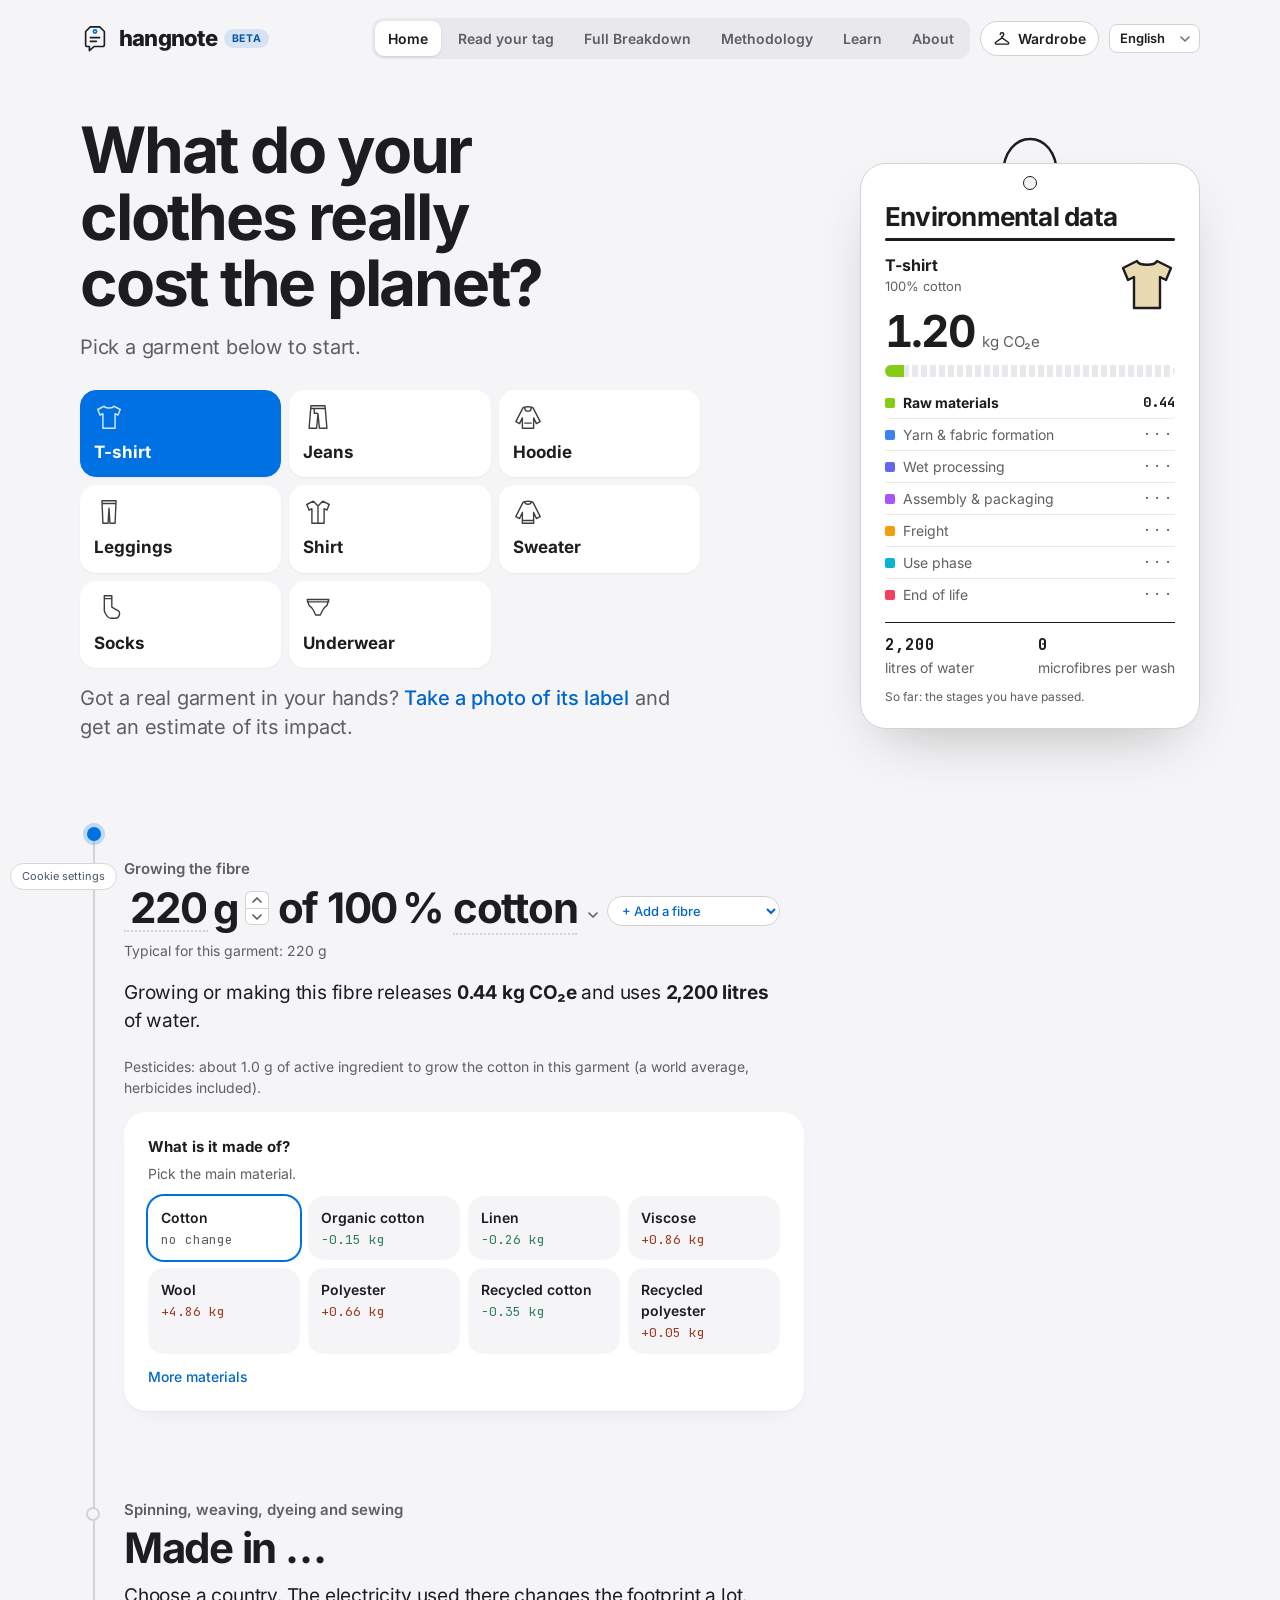
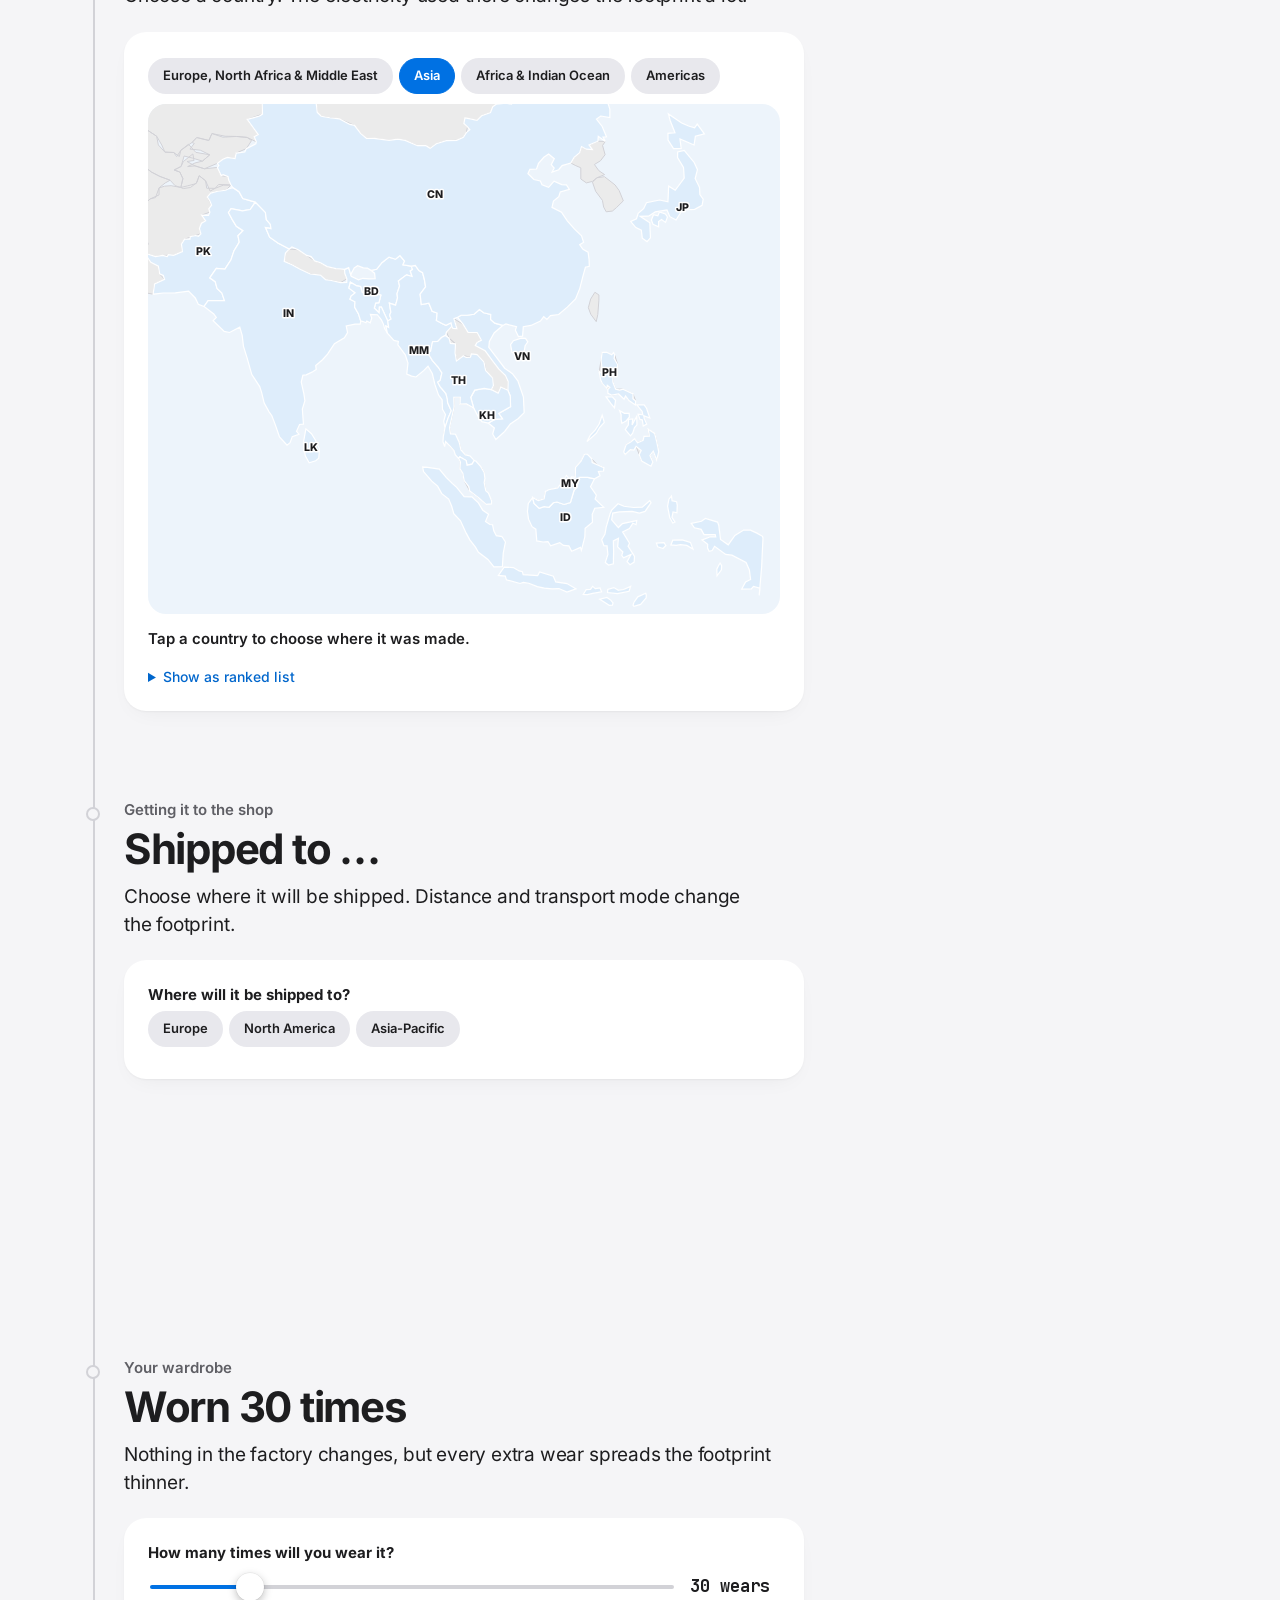
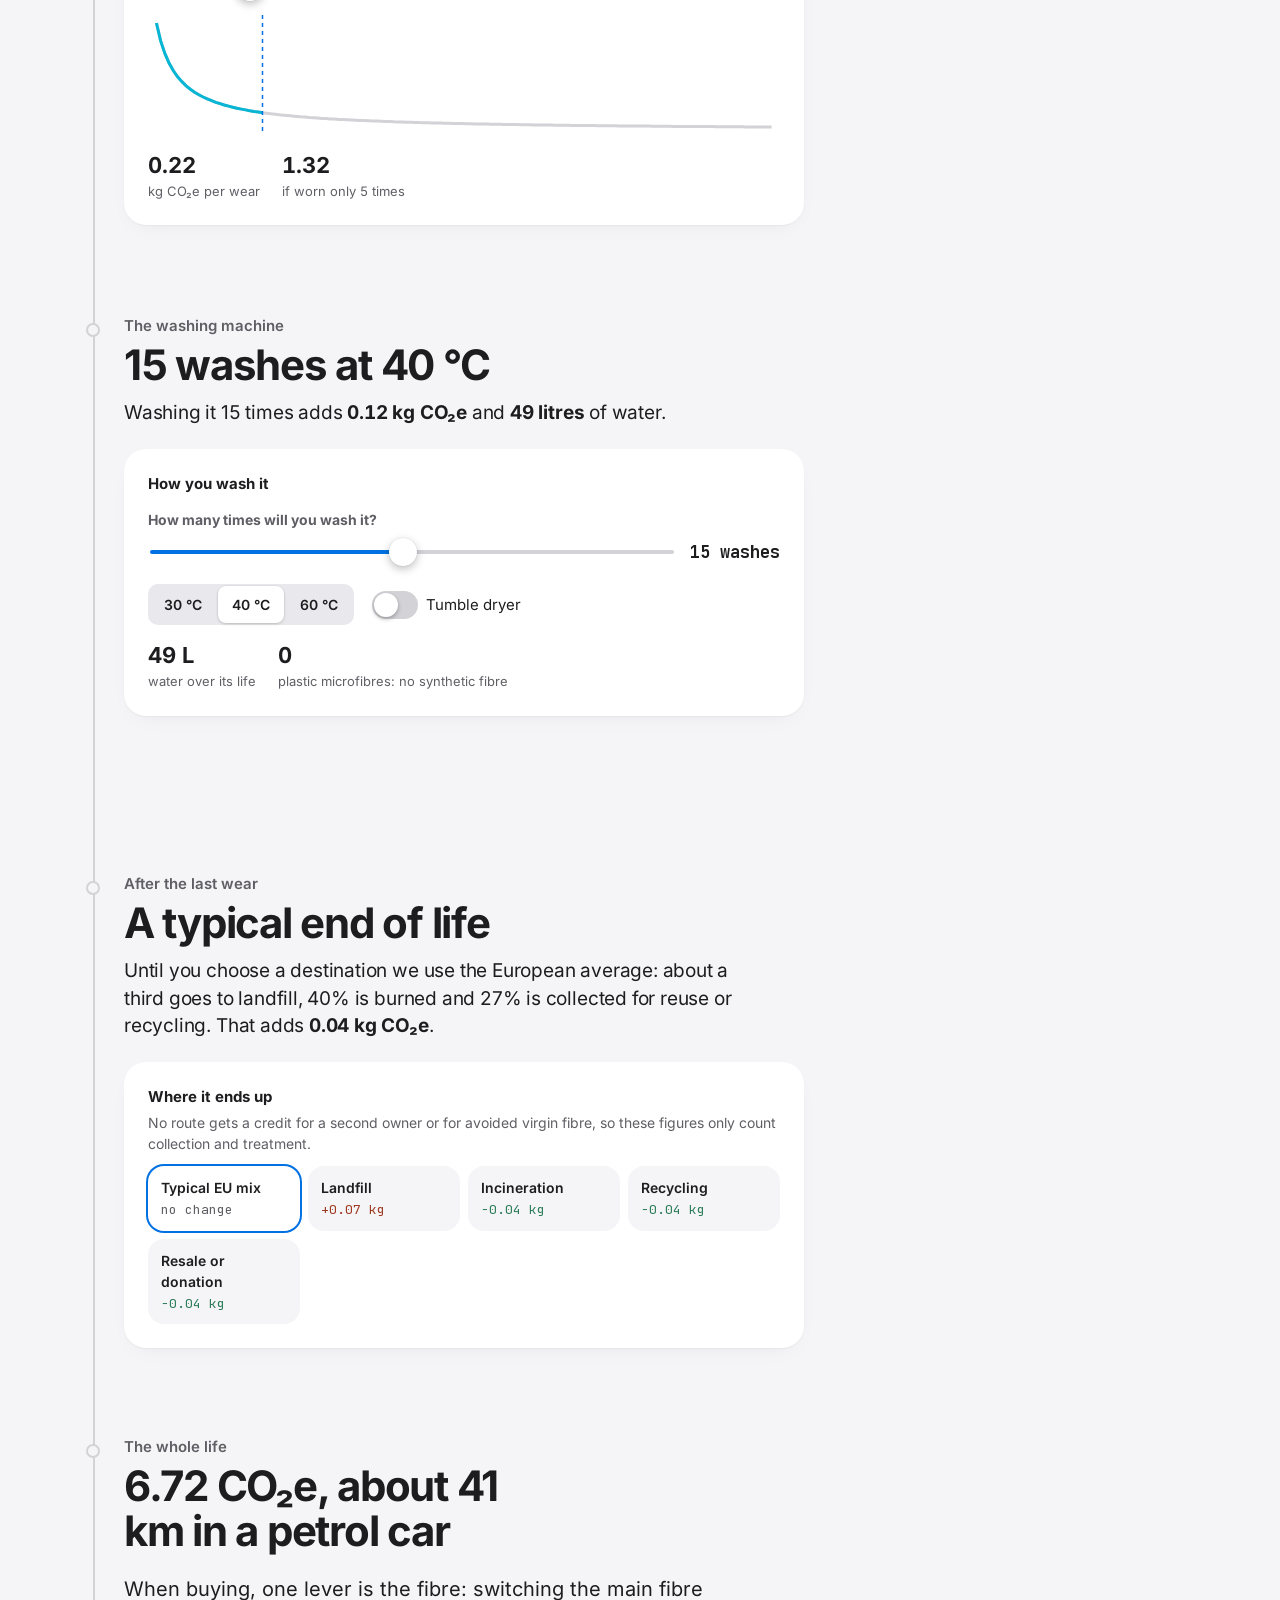
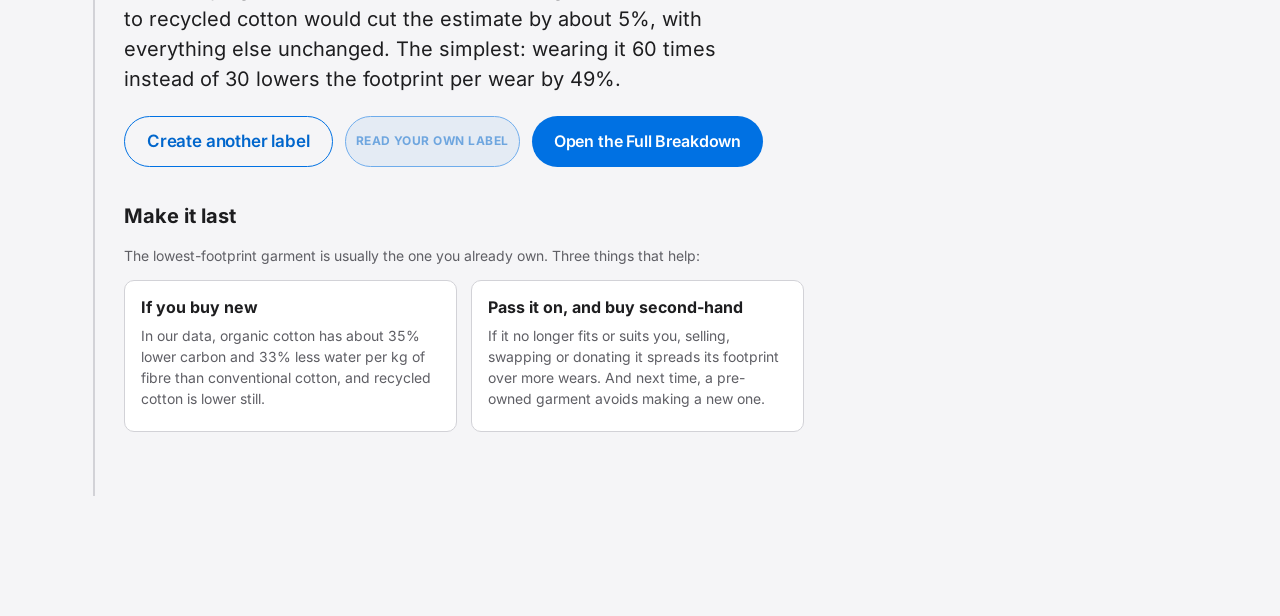
==== commit 0aa29d0c: "Add files via upload" ====
--- a/index.html
+++ b/index.html
@@ -457,13 +457,13 @@
 <script id="ht-analytics">
 (function(){
   // Set this to the address of your Cookie Policy page, e.g. 'https://yoursite.com/cookie-policy'
-  var COOKIE_POLICY_URL='/cookie-policy';
+  var COOKIE_POLICY_URL='cookie-policy.html';
   var GA_ID='G-3CGBGMYXRM', granted=false, loaded=false, lastView='';
   window.dataLayer=window.dataLayer||[];
   function gtag(){dataLayer.push(arguments);}
   window.gtag=gtag;
 
-  var VIEWS={'':'Home','#deep-dive':'LCA Deep Dive','#data':'Data & Assumptions'};
+  var VIEWS={'':'Home','#deep-dive':'Full Breakdown','#data':'Methodology'};
   function trackView(force){
     if(!granted)return;
     var h=location.hash; if(!(h in VIEWS))h='';
@@ -629,7 +629,7 @@
     <div class="tabs" role="tablist" data-i="aria-label:langAria">
       <button type="button" role="tab" id="tab-follow" data-view="follow" aria-selected="true" aria-controls="v-follow" data-t="tabFollow"></button>
       <button type="button" role="tab" id="tab-read" data-view="read" aria-selected="false" aria-controls="v-read" data-t="tabRead"></button>
-      <a href="calculator.html" id="calc-link" data-t="tabCalc"></a>
+      <a href="breakdown.html" id="calc-link" data-t="tabCalc"></a>
       <a href="calculator.html#data" id="data-link" data-t="tabData"></a>
       <a href="learn.html" id="learn-link" data-t="tabLearn"></a>
       <a href="about.html" id="about-link" data-t="tabAbout"></a>
@@ -786,7 +786,7 @@
       <div class="links">
         <button class="ghost" type="button" id="again" data-t="again"></button>
         <button class="ghost soon" type="button" aria-disabled="true" data-i="data-tip:soonTip" data-t="readOwn"></button>
-        <a class="go" href="calculator.html" id="calc-link2" style="text-decoration:none" data-t="openCalc"></a>
+        <a class="go" href="breakdown.html" id="calc-link2" style="text-decoration:none" data-t="openCalc"></a>
       </div>
       <div class="keep" id="keep" hidden>
         <h3 data-t="keepH"></h3>
@@ -842,7 +842,7 @@
 soonTip:"Not yet available, coming soon",
 frMapCap:"{o} to {d}, {m}. About {km} km counted in the footprint. Ships follow the main sea lanes. The line is a sketch, not the exact route.",frMapCapD:"{o} to {d}, {m}. About {km} km counted in the footprint. The line is direct, not the exact flight or road path.",
 wdBtn:"Wardrobe",wdH:"Your wardrobe",wdClose:"Close",wdAdd:"Add to wardrobe",wdAdded:"Added. Open wardrobe",wdFull:"Wardrobe full ({n} garments)",wdEmpty:"Nothing here yet. Build a garment on the Home page, then press “Add to wardrobe” on its tag.",wdN1:"1 garment",wdN:"{n} garments",wdTotal:"kg CO₂e over all planned wears",wdWater:"litres of water",wdHeavy:"Heaviest: {g}, {x} kg CO₂e",wdBest:"Lowest per wear: {g}, {x} kg CO₂e",wdWears:"wears",wdPer:"kg CO₂e per wear",wdRemove:"Remove",wdFewer:"Fewer wears",wdMoreW:"More wears",wdHint:"Wear a garment more and its footprint is spread over more days, so the number per wear drops.",wdCopy:"Copy wardrobe code",wdCopied:"Copied",wdImp:"Paste a code to import",wdImpGo:"Import",wdImpBad:"That code did not work.",wdImpOk:"Imported {n} garments.",wdClear:"Clear wardrobe",wdSure:"Really clear everything?",wdYes:"Yes, clear",wdNo:"Keep",wdLocal:"Saved only in this browser. Nothing is sent anywhere.",wdRail:"Your garments on the rail",wdItemAria:"{g}, {b}, made in {c}",
-C_germany:"Germany",C_france:"France",C_uk:"United Kingdom",C_usa:"United States",C_japan:"Japan",C_greece:"Greece",C_albania:"Albania",C_lithuania:"Lithuania",C_malaysia:"Malaysia",C_nicaragua:"Nicaragua",C_elsalvador:"El Salvador",C_haiti:"Haiti",C_other:"Other country (average)",MX_germany:"wind, coal and solar, plus gas and biomass",MX_france:"mostly nuclear",MX_uk:"gas and wind, plus biomass and nuclear",MX_usa:"mostly gas, plus nuclear, coal and wind",MX_japan:"gas and coal, plus solar and nuclear",MX_greece:"gas, solar and wind",MX_albania:"almost all hydropower",MX_lithuania:"mostly wind and solar, plus gas and biomass",MX_malaysia:"coal and gas, plus hydro",MX_nicaragua:"oil, biomass and other renewables, plus hydro and wind",MX_elsalvador:"hydro, geothermal and solar, plus oil and biomass",MX_haiti:"mostly oil",MX_other:"a world-average mix",madeInOther:"Made in another country (average)",millLedeOther:"Turning fibre into a finished garment adds {kg}, usually the biggest part of its footprint. This country isn’t in our list, so we use a world-average electricity mix: {g} g CO₂e/kWh. The real figure depends on where it was made.",keepTierBudget:"Everyday & budget",keepTierPremium:"Design & premium",rawMoreB:"More materials",rawLess:"Fewer materials",grpPlant:"Plant fibres",grpWood:"Wood-based cellulosics",grpAnimal:"Animal fibres",grpSynth:"Synthetic fibres",grpRecycled:"Recycled fibres",fibChange:"Change material",curveTipH:"{w} wears",curveTipV:"{v} kg CO₂e per wear",curveTipT:"{t} kg CO₂e over its whole life",keepH:"Make it last",keepLede:"The lowest-footprint garment is usually the one you already own. Three things that help:",keepBuyH:"If you buy new",keepBuyT:"In our data, organic cotton has about {p}% lower carbon and {w}% less water per kg of fibre than conventional cotton, and recycled cotton is lower still.",keepBuyL:"See options",keepBuyN:"We're working on partnerships with clothing shops.",keepPassH:"Pass it on, and buy second-hand",keepPassN:"We're working on partnerships with second-hand clothing shops.",keepPassT:"If it no longer fits or suits you, selling, swapping or donating it spreads its footprint over more wears. And next time, a pre-owned garment avoids making a new one.",keepFilterH:"Catch the microfibres",keepFilterT:"Synthetic fabrics shed microfibres in the wash. A washing-machine filter or a wash bag can catch a share of them, and fuller, less frequent washes help too.",keepFilterL:"See options",keepAff:"Some links here may be affiliate links: if you buy through one, we may earn a small commission at no cost to you. They never change a number.",support:"Support this project",title:"Hangnote – What do your clothes really cost the planet?",tabFollow:"Home",tabRead:"Read your tag",tabCalc:"LCA Deep Dive",tabData:"Data & Assumptions",tabLearn:"Learn",tabAbout:"About",beta:"Beta",betaNote:"Beta: an early version. Estimates may change when the data and methods are updated.",langAria:"Language",
+C_netherlands:"Netherlands",C_australia:"Australia",C_germany:"Germany",C_france:"France",C_uk:"United Kingdom",C_usa:"United States",C_japan:"Japan",C_greece:"Greece",C_albania:"Albania",C_lithuania:"Lithuania",C_malaysia:"Malaysia",C_nicaragua:"Nicaragua",C_elsalvador:"El Salvador",C_haiti:"Haiti",C_other:"Other country (average)",MX_germany:"wind, coal and solar, plus gas and biomass",MX_france:"mostly nuclear",MX_uk:"gas and wind, plus biomass and nuclear",MX_usa:"mostly gas, plus nuclear, coal and wind",MX_japan:"gas and coal, plus solar and nuclear",MX_greece:"gas, solar and wind",MX_albania:"almost all hydropower",MX_lithuania:"mostly wind and solar, plus gas and biomass",MX_malaysia:"coal and gas, plus hydro",MX_nicaragua:"oil, biomass and other renewables, plus hydro and wind",MX_elsalvador:"hydro, geothermal and solar, plus oil and biomass",MX_haiti:"mostly oil",MX_other:"a world-average mix",madeInOther:"Made in another country (average)",millLedeOther:"Turning fibre into a finished garment adds {kg}, usually the biggest part of its footprint. This country isn’t in our list, so we use a world-average electricity mix: {g} g CO₂e/kWh. The real figure depends on where it was made.",keepTierBudget:"Everyday & budget",keepTierPremium:"Design & premium",rawMoreB:"More materials",rawLess:"Fewer materials",grpPlant:"Plant fibres",grpWood:"Wood-based cellulosics",grpAnimal:"Animal fibres",grpSynth:"Synthetic fibres",grpRecycled:"Recycled fibres",fibChange:"Change material",curveTipH:"{w} wears",curveTipV:"{v} kg CO₂e per wear",curveTipT:"{t} kg CO₂e over its whole life",keepH:"Make it last",keepLede:"The lowest-footprint garment is usually the one you already own. Three things that help:",keepBuyH:"If you buy new",keepBuyT:"In our data, organic cotton has about {p}% lower carbon and {w}% less water per kg of fibre than conventional cotton, and recycled cotton is lower still.",keepBuyL:"See options",keepBuyN:"We're working on partnerships with clothing shops.",keepPassH:"Pass it on, and buy second-hand",keepPassN:"We're working on partnerships with second-hand clothing shops.",keepPassT:"If it no longer fits or suits you, selling, swapping or donating it spreads its footprint over more wears. And next time, a pre-owned garment avoids making a new one.",keepFilterH:"Catch the microfibres",keepFilterT:"Synthetic fabrics shed microfibres in the wash. A washing-machine filter or a wash bag can catch a share of them, and fuller, less frequent washes help too.",keepFilterL:"See options",keepAff:"Some links here may be affiliate links: if you buy through one, we may earn a small commission at no cost to you. They never change a number.",support:"Support this project",title:"Hangnote – What do your clothes really cost the planet?",tabFollow:"Home",tabRead:"Read your tag",tabCalc:"Full Breakdown",tabData:"Methodology",tabLearn:"Learn",tabAbout:"About",beta:"Beta",betaNote:"Beta: an early version. Estimates may change when the data and methods are updated.",langAria:"Language",
 h0:"What do your clothes really cost the planet?",p0:"Pick a garment below to start.",
 holding:"Got a real garment in your hands? {link} and get an estimate of its impact.",holdingLink:"Take a photo of its label",photoBtn:"Take or upload a photo of the label",photoLoad:"Reading the label… this takes a few seconds.",photoRead:"Reading the label… {p}%",photoDone:"Done. Check the text below and fix anything that looks wrong.",photoEmpty:"No label text found. Try a closer, brighter photo, or type the label.",photoErr:"The photo could not be read just now. Please try again, or type the label.",photoLimit:"The photo reader is busy right now (daily limit reached). Please type the label instead.",photoSoon:"Coming soon",photoNote:"When you choose a photo, it is sent to an AI service (Anthropic) that reads the tag, and it is not stored. Photograph only the label. It can still misread, so check the text below.",
 h1:"Read the tag in your hand.",p1:"Take a photo of the label, or type what it says, and get an estimate of its environmental impact.",
@@ -874,10 +874,10 @@
 eolPanelH:"Where it ends up",eolSub:"No route gets a credit for a second owner or for avoided virgin fibre, so these figures only count collection and treatment.",
 E_mix:"Typical EU mix",E_landfill:"Landfill",E_incin:"Incineration",E_recycle:"Recycling",E_resale:"Resale or donation",
 endWhere:"The whole life",endH:"{kg} CO₂e, about {km} km in a petrol car",rangeT:"A realistic range is {lo} to {hi} kg CO₂e. Most of the uncertainty is the energy used in the factory.",
-leverBest:"When buying, one lever is the fibre: {what} would cut the estimate by about {kg} kg ({p}%), with everything else unchanged. ",leverFib:"switching the main fibre to {f}",leverCtry:"making it in {c}",leverSea:"shipping it instead of flying",
-leverLow:"Its fibre is already close to the lowest-footprint choice. ",leverWear:"The simplest: wearing it {n2} times instead of {n} lowers the footprint per wear from {a} to {x} kg.",
-again:"Create another label",readOwn:"Read your own label",openCalc:"Open the LCA Deep Dive",
-endNote:"Calculations based on our Data & Assumptions.",
+leverBest:"When buying, one lever is the fibre: {what} would cut the estimate by about {p}%, with everything else unchanged. ",leverFib:"switching the main fibre to {f}",leverCtry:"making it in {c}",leverSea:"shipping it instead of flying",
+leverLow:"Its fibre is already close to the lowest-footprint choice. ",leverWear:"The simplest: wearing it {n2} times instead of {n} lowers the footprint per wear by {p}%.",
+again:"Create another label",readOwn:"Read your own label",openCalc:"Open the Full Breakdown",
+endNote:"Calculations based on our Methodology.",
 noChange:"no change",tagAria:"Hangnote",tagH:"Environmental data",
 R_raw:"Raw materials",R_yarn:"Yarn & fabric formation",R_wet:"Wet processing",R_asm:"Assembly & packaging",R_fr:"Freight",R_use:"Use phase",R_eol:"End of life",
 water:"litres of water",mp:"microfibres per wash",yourG:"Your garment",waiting:"Waiting for the label",
@@ -885,18 +885,18 @@
 show:"Show tag",hide:"Hide tag",
 G_tshirt:"T-shirt",G_jeans:"Jeans",G_hoodie:"Hoodie",G_leggings:"Leggings",G_shirt:"Shirt",G_sweater:"Sweater",G_socks:"Socks",G_underwear:"Underwear",
 F_cotton:"Cotton",F_rcotton:"Recycled cotton",F_ocotton:"Organic cotton",F_poly:"Polyester",F_rpoly:"Recycled polyester",F_viscose:"Viscose",F_lyocell:"Lyocell (Tencel)",F_linen:"Linen",F_wool:"Wool",F_nylon:"Nylon",F_elastane:"Elastane",F_acrylic:"Acrylic",F_modal:"Modal",F_hemp:"Hemp",F_cashmere:"Cashmere",F_silk:"Silk",F_alpaca:"Alpaca",F_mohair:"Mohair",F_rnylon:"Recycled nylon",F_rwool:"Recycled wool",
-C_bangladesh:"Bangladesh",C_china:"China",C_india:"India",C_vietnam:"Vietnam",C_turkey:"Turkey",C_italy:"Italy",C_portugal:"Portugal",C_cambodia:"Cambodia",C_indonesia:"Indonesia",C_pakistan:"Pakistan",C_srilanka:"Sri Lanka",C_myanmar:"Myanmar",C_romania:"Romania",C_bulgaria:"Bulgaria",C_spain:"Spain",C_poland:"Poland",C_morocco:"Morocco",C_tunisia:"Tunisia",C_egypt:"Egypt",C_ethiopia:"Ethiopia",C_kenya:"Kenya",C_mauritius:"Mauritius",C_mexico:"Mexico",C_honduras:"Honduras",C_peru:"Peru",C_brazil:"Brazil",C_thailand:"Thailand",C_philippines:"Philippines",C_jordan:"Jordan",C_guatemala:"Guatemala",C_dominicanrepublic:"Dominican Republic",C_madagascar:"Madagascar",MX_bangladesh:"mostly gas",MX_china:"mostly coal",MX_india:"mostly coal",MX_vietnam:"coal and hydro",MX_turkey:"coal, gas and hydro, plus wind and solar",MX_italy:"about half gas, plus solar and hydro",MX_portugal:"hydro, wind and solar, with some gas",MX_cambodia:"mostly coal, plus hydro",MX_indonesia:"mostly coal",MX_pakistan:"gas, hydro and solar, plus coal and nuclear",MX_srilanka:"hydro and coal, plus solar and oil",MX_myanmar:"hydro and gas",MX_romania:"hydro, nuclear and gas, plus coal and wind",MX_bulgaria:"nuclear and coal, with growing solar",MX_spain:"wind, nuclear and solar, plus gas and hydro",MX_poland:"mostly coal",MX_morocco:"mostly coal, plus wind",MX_tunisia:"almost all gas",MX_egypt:"mostly gas",MX_ethiopia:"almost all hydropower",MX_kenya:"geothermal, hydro and wind",MX_mauritius:"coal and oil, plus some bagasse and solar",MX_mexico:"mostly gas, plus oil, hydro and solar",MX_honduras:"oil, hydro, solar and biomass",MX_peru:"hydro and gas, plus wind and solar",MX_brazil:"mostly hydro, plus wind, solar and biomass",MX_thailand:"mostly gas, plus coal",MX_philippines:"mostly coal, plus gas and hydro",MX_jordan:"mostly gas, plus solar, oil and wind",MX_guatemala:"hydro and biomass, plus coal and oil",MX_dominicanrepublic:"coal, gas and oil, plus solar",MX_madagascar:"oil, hydro and coal, plus solar",RD_raw:"Growing or making the fibre: farming, oil extraction, pulping and first processing.",RD_yarn:"Spinning the fibre into yarn, then weaving or knitting it into fabric.",RD_wet:"Dyeing, bleaching and finishing the fabric: lots of hot water and heat.",RD_asm:"Cutting, sewing, labels and packaging.",RD_fr:"Moving the finished garment from the factory to the shop, by the transport mode you chose.",RD_use:"Washing, and tumble-drying if you use a dryer, over the garment’s whole life.",RD_eol:"What happens when you are done with it: landfill, incineration, recycling or resale.",tipPct:"{p}%",DN_germany:"Germany",DP_germany:"Germany",DC_germany:"Berlin",DN_france:"France",DP_france:"France",DC_france:"Paris",DN_uk:"United Kingdom",DP_uk:"the United Kingdom",DC_uk:"London",DN_italy:"Italy",DP_italy:"Italy",DC_italy:"Milan",DN_spain:"Spain",DP_spain:"Spain",DC_spain:"Madrid",DN_netherlands:"Netherlands",DP_netherlands:"the Netherlands",DC_netherlands:"Amsterdam",DN_usa:"United States",DP_usa:"the United States",DC_usa:"New York",DN_japan:"Japan",DP_japan:"Japan",DC_japan:"Tokyo",DN_australia:"Australia",DP_australia:"Australia",DC_australia:"Sydney",regNA:"North America",regAP:"Asia-Pacific",destTo:"Distances are typical routes to {city}.",destMore:"Choose a country",mapHint:"Tap a country to move production there. Colour shows the change in kg CO₂e.",regEuAf:"Europe, North Africa & Middle East",legLow:"lower footprint",legHigh:"higher",listShow:"Show as ranked list",ctryHow:"Sorted from lowest to highest footprint for this garment. Bars show the change compared with making it in {c}.",ctryCur:"current",ctryAll:"Show all {n} countries",ctryLess:"Show fewer",ctryGap:"{n} more",regAll:"All",regAsia:"Asia",regAfrica:"Africa & Indian Ocean",regAmericas:"Americas",regEu:"Europe",regAf:"Africa",
+C_bangladesh:"Bangladesh",C_china:"China",C_india:"India",C_vietnam:"Vietnam",C_turkey:"Turkey",C_italy:"Italy",C_portugal:"Portugal",C_cambodia:"Cambodia",C_indonesia:"Indonesia",C_pakistan:"Pakistan",C_srilanka:"Sri Lanka",C_myanmar:"Myanmar",C_romania:"Romania",C_bulgaria:"Bulgaria",C_spain:"Spain",C_poland:"Poland",C_morocco:"Morocco",C_tunisia:"Tunisia",C_egypt:"Egypt",C_ethiopia:"Ethiopia",C_kenya:"Kenya",C_mauritius:"Mauritius",C_mexico:"Mexico",C_honduras:"Honduras",C_peru:"Peru",C_brazil:"Brazil",C_thailand:"Thailand",C_philippines:"Philippines",C_jordan:"Jordan",C_guatemala:"Guatemala",C_dominicanrepublic:"Dominican Republic",C_madagascar:"Madagascar",MX_bangladesh:"mostly gas",MX_china:"mostly coal",MX_india:"mostly coal",MX_vietnam:"coal and hydro",MX_turkey:"coal, gas and hydro, plus wind and solar",MX_italy:"about half gas, plus solar and hydro",MX_portugal:"hydro, wind and solar, with some gas",MX_cambodia:"mostly coal, plus hydro",MX_indonesia:"mostly coal",MX_pakistan:"gas, hydro and solar, plus coal and nuclear",MX_srilanka:"hydro and coal, plus solar and oil",MX_myanmar:"hydro and gas",MX_romania:"hydro, nuclear and gas, plus coal and wind",MX_bulgaria:"nuclear and coal, with growing solar",MX_spain:"wind, nuclear and solar, plus gas and hydro",MX_poland:"mostly coal",MX_morocco:"mostly coal, plus wind",MX_tunisia:"almost all gas",MX_egypt:"mostly gas",MX_ethiopia:"almost all hydropower",MX_kenya:"geothermal, hydro and wind",MX_mauritius:"coal and oil, plus some bagasse and solar",MX_mexico:"mostly gas, plus oil, hydro and solar",MX_honduras:"oil, hydro, solar and biomass",MX_peru:"hydro and gas, plus wind and solar",MX_brazil:"mostly hydro, plus wind, solar and biomass",MX_thailand:"mostly gas, plus coal",MX_philippines:"mostly coal, plus gas and hydro",MX_jordan:"mostly gas, plus solar, oil and wind",MX_guatemala:"hydro and biomass, plus coal and oil",MX_dominicanrepublic:"coal, gas and oil, plus solar",MX_madagascar:"oil, hydro and coal, plus solar",RD_raw:"Growing or making the fibre: farming, oil extraction, pulping and first processing.",RD_yarn:"Spinning the fibre into yarn, then weaving or knitting it into fabric.",RD_wet:"Dyeing, bleaching and finishing the fabric: lots of hot water and heat.",RD_asm:"Cutting, sewing, labels and packaging.",RD_fr:"Moving the finished garment from the factory to the shop, by the transport mode you chose.",RD_use:"Washing, and tumble-drying if you use a dryer, over the garment’s whole life.",RD_eol:"What happens when you are done with it: landfill, incineration, recycling or resale.",tipPct:"{p}%",DN_germany:"Germany",DP_germany:"Germany",DC_germany:"Germany",DN_france:"France",DP_france:"France",DC_france:"France",DN_uk:"United Kingdom",DP_uk:"the United Kingdom",DC_uk:"the United Kingdom",DN_italy:"Italy",DP_italy:"Italy",DC_italy:"Italy",DN_spain:"Spain",DP_spain:"Spain",DC_spain:"Spain",DN_netherlands:"Netherlands",DP_netherlands:"the Netherlands",DC_netherlands:"the Netherlands",DN_usa:"United States",DP_usa:"the United States",DC_usa:"the United States",DN_japan:"Japan",DP_japan:"Japan",DC_japan:"Japan",DN_australia:"Australia",DP_australia:"Australia",DC_australia:"Australia",regNA:"North America",regAP:"Asia-Pacific",destTo:"Distances are typical routes to {city}.",destMore:"Choose a country",mapHint:"Tap a country to move production there. Colour shows the change in kg CO₂e.",regEuAf:"Europe, North Africa & Middle East",legLow:"lower footprint",legHigh:"higher",listShow:"Show as ranked list",ctryHow:"Sorted from lowest to highest footprint for this garment. Bars show the change compared with making it in {c}.",ctryCur:"current",ctryAll:"Show all {n} countries",ctryLess:"Show fewer",ctryGap:"{n} more",regAll:"All",regAsia:"Asia",regAfrica:"Africa & Indian Ocean",regAmericas:"Americas",regEu:"Europe",regAf:"Africa",
 lower:true},
 it:{
 soonTip:"Non ancora disponibile, in arrivo",
-frMapCap:"{o} verso {d}, {m}. Circa {km} km considerati nell’impronta. Le navi seguono le principali rotte marittime. La linea è uno schizzo, non il percorso esatto.",frMapCapD:"{o} verso {d}, {m}. Circa {km} km considerati nell’impronta. La linea è diretta, non il percorso esatto di volo o strada.",
+frMapCap:"{o} → {d}, {m}. Circa {km} km considerati nell’impronta. Le navi seguono le principali rotte marittime. La linea è uno schizzo, non il percorso esatto.",frMapCapD:"{o} → {d}, {m}. Circa {km} km considerati nell’impronta. La linea è diretta, non il percorso esatto di volo o strada.",
 wdBtn:"Armadio",wdH:"Il tuo armadio",wdClose:"Chiudi",wdAdd:"Aggiungi all’armadio",wdAdded:"Aggiunto. Apri l’armadio",wdFull:"Armadio pieno ({n} capi)",wdEmpty:"Ancora niente. Crea un capo nella pagina Home, poi premi “Aggiungi all’armadio” sulla sua etichetta.",wdN1:"1 capo",wdN:"{n} capi",wdTotal:"kg CO₂e su tutti gli usi previsti",wdWater:"litri di acqua",wdHeavy:"Il più pesante: {g}, {x} kg CO₂e",wdBest:"Il più basso per utilizzo: {g}, {x} kg CO₂e",wdWears:"usi",wdPer:"kg CO₂e per utilizzo",wdRemove:"Rimuovi",wdFewer:"Meno usi",wdMoreW:"Più usi",wdHint:"Se usi un capo più a lungo, la sua impronta si distribuisce su più giorni e il valore per utilizzo scende.",wdCopy:"Copia il codice dell’armadio",wdCopied:"Copiato",wdImp:"Incolla un codice per importare",wdImpGo:"Importa",wdImpBad:"Questo codice non ha funzionato.",wdImpOk:"Importati {n} capi.",wdClear:"Svuota l’armadio",wdSure:"Svuotare davvero tutto?",wdYes:"Sì, svuota",wdNo:"Tieni",wdLocal:"Salvato solo in questo browser. Non viene inviato da nessuna parte.",wdRail:"I tuoi capi sull’asta",wdItemAria:"{g}, {b}, prodotto in {c}",
-C_germany:"Germania",C_france:"Francia",C_uk:"Regno Unito",C_usa:"Stati Uniti",C_japan:"Giappone",C_greece:"Grecia",C_albania:"Albania",C_lithuania:"Lituania",C_malaysia:"Malesia",C_nicaragua:"Nicaragua",C_elsalvador:"El Salvador",C_haiti:"Haiti",C_other:"Altro paese (media)",CIN_uk:"!nel Regno Unito",CIN_usa:"!negli Stati Uniti",MX_germany:"eolico, carbone e solare, più gas e biomasse",MX_france:"soprattutto nucleare",MX_uk:"gas ed eolico, più biomasse e nucleare",MX_usa:"soprattutto gas, più nucleare, carbone ed eolico",MX_japan:"gas e carbone, più solare e nucleare",MX_greece:"gas, solare ed eolico",MX_albania:"quasi tutto idroelettrico",MX_lithuania:"soprattutto eolico e solare, più gas e biomasse",MX_malaysia:"carbone e gas, più idroelettrico",MX_nicaragua:"petrolio, biomasse e altre rinnovabili, più idroelettrico ed eolico",MX_elsalvador:"idroelettrico, geotermico e solare, più petrolio e biomasse",MX_haiti:"soprattutto petrolio",MX_other:"un mix medio mondiale",madeInOther:"Prodotto in un altro paese (media)",millLedeOther:"Trasformare la fibra in un capo finito aggiunge {kg}, di solito la parte più grande della sua impronta. Questo paese non è nel nostro elenco, quindi usiamo un mix elettrico medio mondiale: {g} g CO₂e/kWh. Il valore reale dipende da dove è stato prodotto.",keepTierBudget:"Quotidiano e conveniente",keepTierPremium:"Design e premium",rawMoreB:"Altri materiali",rawLess:"Meno materiali",grpPlant:"Fibre vegetali",grpWood:"Cellulosiche da legno",grpAnimal:"Fibre animali",grpSynth:"Fibre sintetiche",grpRecycled:"Fibre riciclate",fibChange:"Cambia materiale",curveTipH:"{w} utilizzi",curveTipV:"{v} kg CO₂e per utilizzo",curveTipT:"{t} kg CO₂e in tutta la sua vita",keepH:"Fallo durare",keepLede:"Il capo con l’impronta più bassa è di solito quello che hai già. Tre cose che aiutano:",keepBuyH:"Se compri nuovo",keepBuyT:"Nei nostri dati, il cotone biologico ha circa il {p}% di carbonio e il {w}% di acqua in meno per kg di fibra rispetto al cotone convenzionale, e il cotone riciclato è ancora più basso.",keepBuyL:"Vedi le opzioni",keepBuyN:"Stiamo lavorando a collaborazioni con negozi di abbigliamento.",keepPassH:"Passalo, e compra usato",keepPassN:"Stiamo lavorando a collaborazioni con negozi di abbigliamento di seconda mano.",keepPassT:"Se non ti va più bene o non ti piace più, venderlo, scambiarlo o donarlo distribuisce la sua impronta su più utilizzi. E la prossima volta, un capo usato evita di produrne uno nuovo.",keepFilterH:"Trattieni le microfibre",keepFilterT:"I tessuti sintetici rilasciano microfibre nel lavaggio. Un filtro per la lavatrice o un sacchetto da bucato ne può trattenere una parte; aiutano anche lavaggi più pieni e meno frequenti.",keepFilterL:"Vedi le opzioni",keepAff:"Alcuni link qui potrebbero essere link di affiliazione: se acquisti tramite uno di essi, potremmo ricevere una piccola commissione, senza costi per te. Non cambiano mai nessun numero.",support:"Sostieni il progetto",termCG:"dalla culla alla tomba",title:"Hangnote – Quanto costano davvero i tuoi vestiti al pianeta?",tabFollow:"Home",tabRead:"Leggi l’etichetta",tabCalc:"Approfondimento LCA",tabData:"Metodologia",tabLearn:"Scopri",tabAbout:"Il progetto",beta:"Beta",betaNote:"Beta: versione preliminare. Le stime possono cambiare quando aggiorniamo dati e metodi.",langAria:"Lingua",
+C_netherlands:"Paesi Bassi",C_australia:"Australia",C_germany:"Germania",C_france:"Francia",C_uk:"Regno Unito",C_usa:"Stati Uniti",C_japan:"Giappone",C_greece:"Grecia",C_albania:"Albania",C_lithuania:"Lituania",C_malaysia:"Malesia",C_nicaragua:"Nicaragua",C_elsalvador:"El Salvador",C_haiti:"Haiti",C_other:"Altro paese (media)",CIN_uk:"!nel Regno Unito",CIN_usa:"!negli Stati Uniti",MX_germany:"eolico, carbone e solare, più gas e biomasse",MX_france:"soprattutto nucleare",MX_uk:"gas ed eolico, più biomasse e nucleare",MX_usa:"soprattutto gas, più nucleare, carbone ed eolico",MX_japan:"gas e carbone, più solare e nucleare",MX_greece:"gas, solare ed eolico",MX_albania:"quasi tutto idroelettrico",MX_lithuania:"soprattutto eolico e solare, più gas e biomasse",MX_malaysia:"carbone e gas, più idroelettrico",MX_nicaragua:"petrolio, biomasse e altre rinnovabili, più idroelettrico ed eolico",MX_elsalvador:"idroelettrico, geotermico e solare, più petrolio e biomasse",MX_haiti:"soprattutto petrolio",MX_other:"un mix medio mondiale",madeInOther:"Prodotto in un altro paese (media)",millLedeOther:"Trasformare la fibra in un capo finito aggiunge {kg}, di solito la parte più grande della sua impronta. Questo paese non è nel nostro elenco, quindi usiamo un mix elettrico medio mondiale: {g} g CO₂e/kWh. Il valore reale dipende da dove è stato prodotto.",keepTierBudget:"Quotidiano e conveniente",keepTierPremium:"Design e premium",rawMoreB:"Altri materiali",rawLess:"Meno materiali",grpPlant:"Fibre vegetali",grpWood:"Cellulosiche da legno",grpAnimal:"Fibre animali",grpSynth:"Fibre sintetiche",grpRecycled:"Fibre riciclate",fibChange:"Cambia materiale",curveTipH:"{w} utilizzi",curveTipV:"{v} kg CO₂e per utilizzo",curveTipT:"{t} kg CO₂e in tutta la sua vita",keepH:"Fallo durare",keepLede:"Il capo con l’impronta più bassa è di solito quello che hai già. Tre cose che aiutano:",keepBuyH:"Se compri nuovo",keepBuyT:"Nei nostri dati, il cotone biologico ha circa il {p}% di carbonio e il {w}% di acqua in meno per kg di fibra rispetto al cotone convenzionale, e il cotone riciclato è ancora più basso.",keepBuyL:"Vedi le opzioni",keepBuyN:"Stiamo lavorando a collaborazioni con negozi di abbigliamento.",keepPassH:"Passalo, e compra usato",keepPassN:"Stiamo lavorando a collaborazioni con negozi di abbigliamento di seconda mano.",keepPassT:"Se non ti va più bene o non ti piace più, venderlo, scambiarlo o donarlo distribuisce la sua impronta su più utilizzi. E la prossima volta, un capo usato evita di produrne uno nuovo.",keepFilterH:"Trattieni le microfibre",keepFilterT:"I tessuti sintetici rilasciano microfibre nel lavaggio. Un filtro per la lavatrice o un sacchetto da bucato ne può trattenere una parte; aiutano anche lavaggi più pieni e meno frequenti.",keepFilterL:"Vedi le opzioni",keepAff:"Alcuni link qui potrebbero essere link di affiliazione: se acquisti tramite uno di essi, potremmo ricevere una piccola commissione, senza costi per te. Non cambiano mai nessun numero.",support:"Sostieni il progetto",termCG:"dalla culla alla tomba",title:"Hangnote – Quanto costano davvero i tuoi vestiti al pianeta?",tabFollow:"Home",tabRead:"Leggi l’etichetta",tabCalc:"Approfondimento LCA",tabData:"Metodologia",tabLearn:"Scopri",tabAbout:"Il progetto",beta:"Beta",betaNote:"Beta: versione preliminare. Le stime possono cambiare quando aggiorniamo dati e metodi.",langAria:"Lingua",
 h0:"Quanto costano davvero i tuoi vestiti al pianeta?",p0:"Scegli un capo qui sotto per iniziare.",
 holding:"Hai un capo tra le mani? {link} e stima il suo impatto.",holdingLink:"Fotografa la sua etichetta",photoBtn:"Scatta o carica una foto dell’etichetta",photoLoad:"Lettura dell’etichetta… ci vogliono alcuni secondi.",photoRead:"Lettura dell’etichetta… {p}%",photoDone:"Fatto. Controlla il testo qui sotto e correggi ciò che non va.",photoEmpty:"Nessun testo di etichetta trovato. Prova una foto più vicina e luminosa, oppure scrivi l’etichetta.",photoErr:"Non è stato possibile leggere la foto adesso. Riprova o scrivi l’etichetta.",photoLimit:"Il lettore di foto è occupato (limite giornaliero raggiunto). Scrivi l’etichetta a mano.",photoSoon:"In arrivo",photoNote:"Quando scegli una foto, viene inviata a un servizio di IA (Anthropic) che legge l’etichetta, e non viene conservata. Fotografa solo l’etichetta. Può comunque sbagliare, quindi controlla il testo qui sotto.",
 h1:"Leggi l’etichetta che hai in mano.",p1:"Fotografa l’etichetta, o scrivi quello che c’è scritto, e ricevi una stima dell’impatto ambientale.",
 careLabel:"Cosa dice l’etichetta?",placeholder:"60% cotone, 40% poliestere\nProdotto in Bangladesh\nLavare a 40 °C",
-careHint:"Le fibre con le percentuali, il paese dopo «Made in» e, se vuoi, la temperatura di lavaggio.",fromTagH:"Dalla tua etichetta",notTagH:"Non è sull’etichetta",chipWash:"Lavaggio a {t} °C",chipWashAs:" (modellato come {m} °C)",chipNoDry:"Non asciugare in asciugatrice",asmNote:"«Prodotto in» di solito indica dove il capo è stato cucito. Supponiamo che anche il tessuto sia stato fatto lì, ma non sempre è così.",qModeH:"Come è arrivato in negozio?",qModeNote:"L’etichetta non lo dice. La spedizione verso {city} pesa {sea} sull’impronta via mare e {air} in aereo.",qModeNoteU:"L’etichetta non lo dice. Spedito a {city}, il trasporto pesa {sea} sull’impronta via mare e {air} in aereo. Scegli dove ti trovi per aggiornare il dato.",qDestH:"Dove ti trovi?",qDefaults:"Assunti anche questi, e facili da cambiare dopo: 30 utilizzi, asciugatura all’aria e uno smaltimento medio.",millAsm:"Dalla tua etichetta: «Prodotto in» indica di solito dove è stato cucito. Supponiamo che anche filatura e tintura siano avvenute lì. Se sai che non è così, scegli un altro paese qui sotto.",
+careHint:"Le fibre con le percentuali, il paese dopo «Made in» e, se vuoi, la temperatura di lavaggio.",fromTagH:"Dalla tua etichetta",notTagH:"Non è sull’etichetta",chipWash:"Lavaggio a {t} °C",chipWashAs:" (modellato come {m} °C)",chipNoDry:"Non asciugare in asciugatrice",asmNote:"«Prodotto in» di solito indica dove il capo è stato cucito. Supponiamo che anche il tessuto sia stato fatto lì, ma non sempre è così.",qModeH:"Come è arrivato in negozio?",qModeNote:"L’etichetta non lo dice. La spedizione nel Paese di destinazione ({city}) pesa {sea} sull’impronta via mare e {air} in aereo.",qModeNoteU:"L’etichetta non lo dice. Spedito nel Paese di destinazione ({city}), il trasporto pesa {sea} sull’impronta via mare e {air} in aereo. Scegli dove ti trovi per aggiornare il dato.",qDestH:"Dove ti trovi?",qDefaults:"Assunti anche questi, e facili da cambiare dopo: 30 utilizzi, asciugatura all’aria e uno smaltimento medio.",millAsm:"Dalla tua etichetta: «Prodotto in» indica di solito dove è stato cucito. Supponiamo che anche filatura e tintura siano avvenute lì. Se sai che non è così, scegli un altro paese qui sotto.",
 examplesAria:"Etichette di esempio",
 ex:[["100% Cotone\nMade in Bangladesh","100% cotone, Bangladesh"],["82% Poliestere 18% Elastan\nMade in China","Leggings, Cina"],["100% Lino\nMade in Italy","100% lino, Italia"],["65% Cotone riciclato, 35% poliestere riciclato\nMade in Portugal","Misto riciclato, Portogallo"]],
 whatKind:"Che tipo di capo è?",go:"Crea l’Hangnote",goEmpty:"",goNoFibre:"Nessuna fibra trovata. Prova «100% cotone».",goOk:"{garment}, {g} g (peso tipico)",
@@ -908,7 +908,7 @@
 millWhere:"Filatura, tessitura, tintura e cucitura",millLede:"Trasformare la fibra in un capo finito aggiunge {kg}, di solito la parte più grande della sua impronta. Lì il mix elettrico{mix} emette {g} g CO₂e/kWh, contro una media mondiale di {ref}.",
 millPanelH:"Dove è stato prodotto",millSub:"Qui gran parte dell’energia è elettrica, quindi conta come viene prodotta: il mix elettrico del paese (carbone, gas, idroelettrico, solare…) cambia il risultato.",
 frWhereUnset:"Dalla fabbrica al negozio",frHUnset:"Spedito in …",frLedeUnset:"Scegli dove verrà spedito. Distanza e mezzo di trasporto cambiano l’impronta.",footAssume:"Stima con i valori abituali per ciò che non hai scelto.",frWhere:"La spedizione {d}",frH_sea:"{km} km in nave portacontainer",frH_air:"{km} km in aereo",frH_road:"{km} km in camion",
-frLede:"Il viaggio fino a un negozio a {city} aggiunge {kg}, {share} dell’impronta sull’intero ciclo di vita.",lt1:"meno dell’1%",
+frLede:"Il viaggio fino a un negozio ({city}) aggiunge {kg}, {share} dell’impronta sull’intero ciclo di vita.",lt1:"meno dell’1%",
 frPanelH:"Dove verrà spedito?",frSub:"Le distanze sono rotte tipiche dalla fabbrica a {city}.",
 M_sea:"Nave portacontainer",M_air:"Aereo",M_road:"Camion",noRoute:"Nessuna rotta via terra",
 frNote:"In aereo il trasporto emetterebbe circa {x} volte la CO₂ della nave. Le consegne espresse da lontano viaggiano per lo più in aereo.",
@@ -923,8 +923,8 @@
 eolPanelH:"Dove finisce",eolSub:"Nessuno scenario riceve crediti per un secondo proprietario o per la fibra vergine evitata: queste cifre contano solo raccolta e trattamento.",
 E_mix:"Mix tipico UE",E_landfill:"Discarica",E_incin:"Incenerimento",E_recycle:"Riciclo",E_resale:"Rivendita o donazione",
 endWhere:"Tutta la vita",endH:"{kg} CO₂e, circa {km} km in un’auto a benzina",rangeT:"Un intervallo realistico va da {lo} a {hi} kg di CO₂e. La maggior parte dell’incertezza riguarda l’energia usata in fabbrica.",
-leverBest:"Quando compri, una leva è la fibra: {what} ridurrebbe la stima di circa {kg} kg ({p}%), a parità di tutto il resto. ",leverFib:"passare a {f} come fibra principale",leverCtry:"produrlo in {c}",leverSea:"spedirlo in nave invece che in aereo",
-leverLow:"La sua fibra è già vicina alla scelta con l’impronta più bassa. ",leverWear:"Il più semplice: indossarlo {n2} volte invece di {n} abbassa l’impronta per utilizzo da {a} a {x} kg.",
+leverBest:"Quando compri, una leva è la fibra: {what} ridurrebbe la stima di circa il {p}%, a parità di tutto il resto. ",leverFib:"passare a {f} come fibra principale",leverCtry:"produrlo in {c}",leverSea:"spedirlo in nave invece che in aereo",
+leverLow:"La sua fibra è già vicina alla scelta con l’impronta più bassa. ",leverWear:"Il più semplice: indossarlo {n2} volte invece di {n} abbassa l’impronta per utilizzo del {p}%.",
 again:"Crea un’altra etichetta",readOwn:"Leggi la tua etichetta",openCalc:"Apri l’approfondimento LCA",
 endNote:"Calcoli basati sulla nostra Metodologia.",
 noChange:"nessuna variazione",tagAria:"Etichetta Hangnote",tagH:"Valori ambientali",
@@ -934,18 +934,18 @@
 show:"Mostra etichetta",hide:"Nascondi etichetta",
 G_tshirt:"T-shirt",G_jeans:"Jeans",G_hoodie:"Felpa",G_leggings:"Leggings",G_shirt:"Camicia",G_sweater:"Maglione",G_socks:"Calzini",G_underwear:"Intimo",
 F_cotton:"Cotone",F_rcotton:"Cotone riciclato",F_ocotton:"Cotone biologico",F_poly:"Poliestere",F_rpoly:"Poliestere riciclato",F_viscose:"Viscosa",F_lyocell:"Lyocell (Tencel)",F_linen:"Lino",F_wool:"Lana",F_nylon:"Nylon",F_elastane:"Elastan",F_acrylic:"Acrilico",F_modal:"Modal",F_hemp:"Canapa",F_cashmere:"Cashmere",F_silk:"Seta",F_alpaca:"Alpaca",F_mohair:"Mohair",F_rnylon:"Nylon riciclato",F_rwool:"Lana riciclata",
-C_bangladesh:"Bangladesh",C_china:"Cina",C_india:"India",C_vietnam:"Vietnam",C_turkey:"Turchia",C_italy:"Italia",C_portugal:"Portogallo",C_cambodia:"Cambogia",C_indonesia:"Indonesia",C_pakistan:"Pakistan",C_srilanka:"Sri Lanka",C_myanmar:"Myanmar",C_romania:"Romania",C_bulgaria:"Bulgaria",C_spain:"Spagna",C_poland:"Polonia",C_morocco:"Marocco",C_tunisia:"Tunisia",C_egypt:"Egitto",C_ethiopia:"Etiopia",C_kenya:"Kenya",C_mauritius:"Mauritius",C_mexico:"Messico",C_honduras:"Honduras",C_peru:"Perù",CIN_philippines:"!nelle Filippine",CIN_dominicanrepublic:"!nella Repubblica Dominicana",C_brazil:"Brasile",C_thailand:"Thailandia",C_philippines:"Filippine",C_jordan:"Giordania",C_guatemala:"Guatemala",C_dominicanrepublic:"Repubblica Dominicana",C_madagascar:"Madagascar",MX_bangladesh:"soprattutto gas",MX_china:"soprattutto carbone",MX_india:"soprattutto carbone",MX_vietnam:"carbone e idroelettrico",MX_turkey:"carbone, gas e idroelettrico, più eolico e solare",MX_italy:"circa metà gas, più solare e idroelettrico",MX_portugal:"idroelettrico, eolico e solare, con un po’ di gas",MX_cambodia:"soprattutto carbone, più idroelettrico",MX_indonesia:"soprattutto carbone",MX_pakistan:"gas, idroelettrico e solare, più carbone e nucleare",MX_srilanka:"idroelettrico e carbone, più solare e petrolio",MX_myanmar:"idroelettrico e gas",MX_romania:"idroelettrico, nucleare e gas, più carbone ed eolico",MX_bulgaria:"nucleare e carbone, con il solare in crescita",MX_spain:"eolico, nucleare e solare, più gas e idroelettrico",MX_poland:"soprattutto carbone",MX_morocco:"soprattutto carbone, più eolico",MX_tunisia:"quasi tutto gas",MX_egypt:"soprattutto gas",MX_ethiopia:"quasi tutta idroelettrica",MX_kenya:"geotermica, idroelettrica ed eolica",MX_mauritius:"carbone e petrolio, con un po’ di bagassa e solare",MX_mexico:"soprattutto gas, più petrolio, idroelettrico e solare",MX_honduras:"petrolio, idroelettrico, solare e biomasse",MX_peru:"idroelettrico e gas, più eolico e solare",MX_brazil:"soprattutto idroelettrico, più eolico, solare e biomasse",MX_thailand:"soprattutto gas, più carbone",MX_philippines:"soprattutto carbone, più gas e idroelettrico",MX_jordan:"soprattutto gas, più solare, petrolio ed eolico",MX_guatemala:"idroelettrico e biomasse, più carbone e petrolio",MX_dominicanrepublic:"carbone, gas e petrolio, più solare",MX_madagascar:"petrolio, idroelettrico e carbone, più solare",RD_raw:"Coltivare o produrre la fibra: agricoltura, estrazione del petrolio, trattamento della cellulosa e prime lavorazioni.",RD_yarn:"Filare la fibra in filato, poi tesserla o lavorarla a maglia in tessuto.",RD_wet:"Tintura, candeggio e finissaggio del tessuto: molta acqua calda e calore.",RD_asm:"Taglio, cucitura, etichette e imballaggio.",RD_fr:"Trasporto del capo finito dalla fabbrica al negozio, con il mezzo che hai scelto.",RD_use:"Lavaggio ed eventuale asciugatrice per tutta la vita del capo.",RD_eol:"Cosa succede quando non lo usi più: discarica, incenerimento, riciclo o rivendita.",tipPct:"{p}%",DN_germany:"Germania",DP_germany:"in Germania",DC_germany:"Berlino",DN_france:"Francia",DP_france:"in Francia",DC_france:"Parigi",DN_uk:"Regno Unito",DP_uk:"nel Regno Unito",DC_uk:"Londra",DN_italy:"Italia",DP_italy:"in Italia",DC_italy:"Milano",DN_spain:"Spagna",DP_spain:"in Spagna",DC_spain:"Madrid",DN_netherlands:"Paesi Bassi",DP_netherlands:"nei Paesi Bassi",DC_netherlands:"Amsterdam",DN_usa:"Stati Uniti",DP_usa:"negli Stati Uniti",DC_usa:"New York",DN_japan:"Giappone",DP_japan:"in Giappone",DC_japan:"Tokyo",DN_australia:"Australia",DP_australia:"in Australia",DC_australia:"Sydney",regNA:"Nord America",regAP:"Asia-Pacifico",destTo:"Le distanze sono rotte tipiche fino a {city}.",destMore:"Scegli un paese",mapHint:"Tocca un paese per spostare lì la produzione. Il colore mostra la variazione in kg CO₂e.",regEuAf:"Europa, Nord Africa e Medio Oriente",legLow:"impronta più bassa",legHigh:"più alta",listShow:"Mostra come classifica",ctryHow:"In ordine dal valore più basso al più alto per questo capo. Le barre mostrano la variazione rispetto a produrlo in {c}.",ctryCur:"attuale",ctryAll:"Mostra tutti i {n} paesi",ctryLess:"Mostra meno",ctryGap:"altri {n}",regAll:"Tutti",regAsia:"Asia",regAfrica:"Africa e Oceano Indiano",regAmericas:"Americhe",regEu:"Europa",regAf:"Africa",
+C_bangladesh:"Bangladesh",C_china:"Cina",C_india:"India",C_vietnam:"Vietnam",C_turkey:"Turchia",C_italy:"Italia",C_portugal:"Portogallo",C_cambodia:"Cambogia",C_indonesia:"Indonesia",C_pakistan:"Pakistan",C_srilanka:"Sri Lanka",C_myanmar:"Myanmar",C_romania:"Romania",C_bulgaria:"Bulgaria",C_spain:"Spagna",C_poland:"Polonia",C_morocco:"Marocco",C_tunisia:"Tunisia",C_egypt:"Egitto",C_ethiopia:"Etiopia",C_kenya:"Kenya",C_mauritius:"Mauritius",C_mexico:"Messico",C_honduras:"Honduras",C_peru:"Perù",CIN_philippines:"!nelle Filippine",CIN_dominicanrepublic:"!nella Repubblica Dominicana",C_brazil:"Brasile",C_thailand:"Thailandia",C_philippines:"Filippine",C_jordan:"Giordania",C_guatemala:"Guatemala",C_dominicanrepublic:"Repubblica Dominicana",C_madagascar:"Madagascar",MX_bangladesh:"soprattutto gas",MX_china:"soprattutto carbone",MX_india:"soprattutto carbone",MX_vietnam:"carbone e idroelettrico",MX_turkey:"carbone, gas e idroelettrico, più eolico e solare",MX_italy:"circa metà gas, più solare e idroelettrico",MX_portugal:"idroelettrico, eolico e solare, con un po’ di gas",MX_cambodia:"soprattutto carbone, più idroelettrico",MX_indonesia:"soprattutto carbone",MX_pakistan:"gas, idroelettrico e solare, più carbone e nucleare",MX_srilanka:"idroelettrico e carbone, più solare e petrolio",MX_myanmar:"idroelettrico e gas",MX_romania:"idroelettrico, nucleare e gas, più carbone ed eolico",MX_bulgaria:"nucleare e carbone, con il solare in crescita",MX_spain:"eolico, nucleare e solare, più gas e idroelettrico",MX_poland:"soprattutto carbone",MX_morocco:"soprattutto carbone, più eolico",MX_tunisia:"quasi tutto gas",MX_egypt:"soprattutto gas",MX_ethiopia:"quasi tutta idroelettrica",MX_kenya:"geotermica, idroelettrica ed eolica",MX_mauritius:"carbone e petrolio, con un po’ di bagassa e solare",MX_mexico:"soprattutto gas, più petrolio, idroelettrico e solare",MX_honduras:"petrolio, idroelettrico, solare e biomasse",MX_peru:"idroelettrico e gas, più eolico e solare",MX_brazil:"soprattutto idroelettrico, più eolico, solare e biomasse",MX_thailand:"soprattutto gas, più carbone",MX_philippines:"soprattutto carbone, più gas e idroelettrico",MX_jordan:"soprattutto gas, più solare, petrolio ed eolico",MX_guatemala:"idroelettrico e biomasse, più carbone e petrolio",MX_dominicanrepublic:"carbone, gas e petrolio, più solare",MX_madagascar:"petrolio, idroelettrico e carbone, più solare",RD_raw:"Coltivare o produrre la fibra: agricoltura, estrazione del petrolio, trattamento della cellulosa e prime lavorazioni.",RD_yarn:"Filare la fibra in filato, poi tesserla o lavorarla a maglia in tessuto.",RD_wet:"Tintura, candeggio e finissaggio del tessuto: molta acqua calda e calore.",RD_asm:"Taglio, cucitura, etichette e imballaggio.",RD_fr:"Trasporto del capo finito dalla fabbrica al negozio, con il mezzo che hai scelto.",RD_use:"Lavaggio ed eventuale asciugatrice per tutta la vita del capo.",RD_eol:"Cosa succede quando non lo usi più: discarica, incenerimento, riciclo o rivendita.",tipPct:"{p}%",DN_germany:"Germania",DP_germany:"in Germania",DC_germany:"Germania",DN_france:"Francia",DP_france:"in Francia",DC_france:"Francia",DN_uk:"Regno Unito",DP_uk:"nel Regno Unito",DC_uk:"Regno Unito",DN_italy:"Italia",DP_italy:"in Italia",DC_italy:"Italia",DN_spain:"Spagna",DP_spain:"in Spagna",DC_spain:"Spagna",DN_netherlands:"Paesi Bassi",DP_netherlands:"nei Paesi Bassi",DC_netherlands:"Paesi Bassi",DN_usa:"Stati Uniti",DP_usa:"negli Stati Uniti",DC_usa:"Stati Uniti",DN_japan:"Giappone",DP_japan:"in Giappone",DC_japan:"Giappone",DN_australia:"Australia",DP_australia:"in Australia",DC_australia:"Australia",regNA:"Nord America",regAP:"Asia-Pacifico",destTo:"Le distanze sono rotte tipiche verso il Paese di destinazione: {city}.",destMore:"Scegli un paese",mapHint:"Tocca un paese per spostare lì la produzione. Il colore mostra la variazione in kg CO₂e.",regEuAf:"Europa, Nord Africa e Medio Oriente",legLow:"impronta più bassa",legHigh:"più alta",listShow:"Mostra come classifica",ctryHow:"In ordine dal valore più basso al più alto per questo capo. Le barre mostrano la variazione rispetto a produrlo in {c}.",ctryCur:"attuale",ctryAll:"Mostra tutti i {n} paesi",ctryLess:"Mostra meno",ctryGap:"altri {n}",regAll:"Tutti",regAsia:"Asia",regAfrica:"Africa e Oceano Indiano",regAmericas:"Americhe",regEu:"Europa",regAf:"Africa",
 lower:true},
 es:{
 soonTip:"Aún no disponible, próximamente",
-frMapCap:"{o} a {d}, {m}. Unos {km} km contados en la huella. Los barcos siguen las principales rutas marítimas. La línea es un esbozo, no la ruta exacta.",frMapCapD:"{o} a {d}, {m}. Unos {km} km contados en la huella. La línea es directa, no la ruta exacta de vuelo o carretera.",
+frMapCap:"{o} → {d}, {m}. Unos {km} km contados en la huella. Los barcos siguen las principales rutas marítimas. La línea es un esbozo, no la ruta exacta.",frMapCapD:"{o} → {d}, {m}. Unos {km} km contados en la huella. La línea es directa, no la ruta exacta de vuelo o carretera.",
 wdBtn:"Armario",wdH:"Tu armario",wdClose:"Cerrar",wdAdd:"Añadir al armario",wdAdded:"Añadido. Abrir el armario",wdFull:"Armario lleno ({n} prendas)",wdEmpty:"Aún no hay nada. Crea una prenda en la página de inicio y pulsa «Añadir al armario» en su etiqueta.",wdN1:"1 prenda",wdN:"{n} prendas",wdTotal:"kg de CO₂e en todos los usos previstos",wdWater:"litros de agua",wdHeavy:"La más pesada: {g}, {x} kg de CO₂e",wdBest:"La más baja por uso: {g}, {x} kg de CO₂e",wdWears:"usos",wdPer:"kg de CO₂e por uso",wdRemove:"Quitar",wdFewer:"Menos usos",wdMoreW:"Más usos",wdHint:"Si usas una prenda más veces, su huella se reparte entre más días y la cifra por uso baja.",wdCopy:"Copiar el código del armario",wdCopied:"Copiado",wdImp:"Pega un código para importar",wdImpGo:"Importar",wdImpBad:"Ese código no ha funcionado.",wdImpOk:"Se importaron {n} prendas.",wdClear:"Vaciar el armario",wdSure:"¿Vaciar todo de verdad?",wdYes:"Sí, vaciar",wdNo:"Conservar",wdLocal:"Se guarda solo en este navegador. No se envía a ningún sitio.",wdRail:"Tus prendas en la barra",wdItemAria:"{g}, {b}, hecho en {c}",
-C_germany:"Alemania",C_france:"Francia",C_uk:"Reino Unido",C_usa:"Estados Unidos",C_japan:"Japón",C_greece:"Grecia",C_albania:"Albania",C_lithuania:"Lituania",C_malaysia:"Malasia",C_nicaragua:"Nicaragua",C_elsalvador:"El Salvador",C_haiti:"Haití",C_other:"Otro país (media)",MX_germany:"eólica, carbón y solar, más gas y biomasa",MX_france:"sobre todo nuclear",MX_uk:"gas y eólica, más biomasa y nuclear",MX_usa:"sobre todo gas, más nuclear, carbón y eólica",MX_japan:"gas y carbón, más solar y nuclear",MX_greece:"gas, solar y eólica",MX_albania:"casi toda hidráulica",MX_lithuania:"sobre todo eólica y solar, más gas y biomasa",MX_malaysia:"carbón y gas, más hidráulica",MX_nicaragua:"petróleo, biomasa y otras renovables, más hidráulica y eólica",MX_elsalvador:"hidráulica, geotérmica y solar, más petróleo y biomasa",MX_haiti:"sobre todo petróleo",MX_other:"una mezcla media mundial",madeInOther:"Hecho en otro país (media)",millLedeOther:"Convertir la fibra en una prenda terminada añade {kg}, normalmente la parte más grande de su huella. Este país no está en nuestra lista, así que usamos una mezcla eléctrica media mundial: {g} g CO₂e/kWh. La cifra real depende de dónde se fabricó.",keepTierBudget:"Cotidiano y económico",keepTierPremium:"Diseño y premium",rawMoreB:"Más materiales",rawLess:"Menos materiales",grpPlant:"Fibras vegetales",grpWood:"Celulósicas de madera",grpAnimal:"Fibras animales",grpSynth:"Fibras sintéticas",grpRecycled:"Fibras recicladas",fibChange:"Cambiar material",curveTipH:"{w} usos",curveTipV:"{v} kg CO₂e por uso",curveTipT:"{t} kg CO₂e a lo largo de toda su vida",keepH:"Haz que dure",keepLede:"La prenda con menor huella suele ser la que ya tienes. Tres cosas que ayudan:",keepBuyH:"Si compras nuevo",keepBuyT:"En nuestros datos, el algodón orgánico tiene alrededor de un {p}% menos de carbono y un {w}% menos de agua por kg de fibra que el algodón convencional, y el algodón reciclado es aún más bajo.",keepBuyL:"Ver opciones",keepBuyN:"Estamos trabajando en colaboraciones con tiendas de ropa.",keepPassH:"Pásala y compra de segunda mano",keepPassN:"Estamos trabajando en colaboraciones con tiendas de ropa de segunda mano.",keepPassT:"Si ya no te sirve o no te gusta, venderla, intercambiarla o donarla reparte su huella entre más usos. Y la próxima vez, una prenda de segunda mano evita fabricar una nueva.",keepFilterH:"Atrapa las microfibras",keepFilterT:"Los tejidos sintéticos sueltan microfibras en el lavado. Un filtro para la lavadora o una bolsa de lavado puede atrapar una parte; también ayudan lavados más llenos y menos frecuentes.",keepFilterL:"Ver opciones",keepAff:"Algunos enlaces de aquí pueden ser de afiliación: si compras a través de uno, podemos recibir una pequeña comisión sin coste para ti. Nunca cambian ningún número.",support:"Apoya el proyecto",termCG:"de la cuna a la tumba",title:"Hangnote – ¿Qué le cuesta realmente tu ropa al planeta?",tabFollow:"Inicio",tabRead:"Lee tu etiqueta",tabCalc:"Análisis LCA",tabData:"Metodología",tabLearn:"Aprende",tabAbout:"El proyecto",beta:"Beta",betaNote:"Beta: versión preliminar. Las estimaciones pueden cambiar cuando actualicemos los datos y métodos.",langAria:"Idioma",
+C_netherlands:"Países Bajos",C_australia:"Australia",C_germany:"Alemania",C_france:"Francia",C_uk:"Reino Unido",C_usa:"Estados Unidos",C_japan:"Japón",C_greece:"Grecia",C_albania:"Albania",C_lithuania:"Lituania",C_malaysia:"Malasia",C_nicaragua:"Nicaragua",C_elsalvador:"El Salvador",C_haiti:"Haití",C_other:"Otro país (media)",MX_germany:"eólica, carbón y solar, más gas y biomasa",MX_france:"sobre todo nuclear",MX_uk:"gas y eólica, más biomasa y nuclear",MX_usa:"sobre todo gas, más nuclear, carbón y eólica",MX_japan:"gas y carbón, más solar y nuclear",MX_greece:"gas, solar y eólica",MX_albania:"casi toda hidráulica",MX_lithuania:"sobre todo eólica y solar, más gas y biomasa",MX_malaysia:"carbón y gas, más hidráulica",MX_nicaragua:"petróleo, biomasa y otras renovables, más hidráulica y eólica",MX_elsalvador:"hidráulica, geotérmica y solar, más petróleo y biomasa",MX_haiti:"sobre todo petróleo",MX_other:"una mezcla media mundial",madeInOther:"Hecho en otro país (media)",millLedeOther:"Convertir la fibra en una prenda terminada añade {kg}, normalmente la parte más grande de su huella. Este país no está en nuestra lista, así que usamos una mezcla eléctrica media mundial: {g} g CO₂e/kWh. La cifra real depende de dónde se fabricó.",keepTierBudget:"Cotidiano y económico",keepTierPremium:"Diseño y premium",rawMoreB:"Más materiales",rawLess:"Menos materiales",grpPlant:"Fibras vegetales",grpWood:"Celulósicas de madera",grpAnimal:"Fibras animales",grpSynth:"Fibras sintéticas",grpRecycled:"Fibras recicladas",fibChange:"Cambiar material",curveTipH:"{w} usos",curveTipV:"{v} kg CO₂e por uso",curveTipT:"{t} kg CO₂e a lo largo de toda su vida",keepH:"Haz que dure",keepLede:"La prenda con menor huella suele ser la que ya tienes. Tres cosas que ayudan:",keepBuyH:"Si compras nuevo",keepBuyT:"En nuestros datos, el algodón orgánico tiene alrededor de un {p}% menos de carbono y un {w}% menos de agua por kg de fibra que el algodón convencional, y el algodón reciclado es aún más bajo.",keepBuyL:"Ver opciones",keepBuyN:"Estamos trabajando en colaboraciones con tiendas de ropa.",keepPassH:"Pásala y compra de segunda mano",keepPassN:"Estamos trabajando en colaboraciones con tiendas de ropa de segunda mano.",keepPassT:"Si ya no te sirve o no te gusta, venderla, intercambiarla o donarla reparte su huella entre más usos. Y la próxima vez, una prenda de segunda mano evita fabricar una nueva.",keepFilterH:"Atrapa las microfibras",keepFilterT:"Los tejidos sintéticos sueltan microfibras en el lavado. Un filtro para la lavadora o una bolsa de lavado puede atrapar una parte; también ayudan lavados más llenos y menos frecuentes.",keepFilterL:"Ver opciones",keepAff:"Algunos enlaces de aquí pueden ser de afiliación: si compras a través de uno, podemos recibir una pequeña comisión sin coste para ti. Nunca cambian ningún número.",support:"Apoya el proyecto",termCG:"de la cuna a la tumba",title:"Hangnote – ¿Qué le cuesta realmente tu ropa al planeta?",tabFollow:"Inicio",tabRead:"Lee tu etiqueta",tabCalc:"Análisis LCA",tabData:"Metodología",tabLearn:"Aprende",tabAbout:"El proyecto",beta:"Beta",betaNote:"Beta: versión preliminar. Las estimaciones pueden cambiar cuando actualicemos los datos y métodos.",langAria:"Idioma",
 h0:"¿Qué le cuesta realmente tu ropa al planeta?",p0:"Elige una prenda abajo para empezar.",
 holding:"¿Tienes una prenda en las manos? {link} y recibe una estimación de su impacto.",holdingLink:"Haz una foto de su etiqueta",photoBtn:"Haz o sube una foto de la etiqueta",photoLoad:"Leyendo la etiqueta… tarda unos segundos.",photoRead:"Leyendo la etiqueta… {p}%",photoDone:"Listo. Revisa el texto de abajo y corrige lo que esté mal.",photoEmpty:"No se encontró texto de etiqueta. Prueba con una foto más cercana y luminosa, o escribe la etiqueta.",photoErr:"No se pudo leer la foto ahora. Inténtalo de nuevo o escribe la etiqueta.",photoLimit:"El lector de fotos está ocupado (límite diario alcanzado). Escribe la etiqueta a mano.",photoSoon:"Próximamente",photoNote:"Al elegir una foto, se envía a un servicio de IA (Anthropic) que lee la etiqueta, y no se guarda. Fotografía solo la etiqueta. Aun así puede equivocarse, así que revisa el texto de abajo.",
 h1:"Lee la etiqueta que tienes en la mano.",p1:"Haz una foto de la etiqueta, o escribe lo que dice, y recibe una estimación de su impacto ambiental.",
 careLabel:"¿Qué dice la etiqueta?",placeholder:"60% algodón, 40% poliéster\nHecho en Bangladés\nLavar a 40 °C",
-careHint:"Las fibras con sus porcentajes, el país después de «Made in» y, si quieres, la temperatura de lavado.",fromTagH:"De tu etiqueta",notTagH:"No figura en la etiqueta",chipWash:"Lavado a {t} °C",chipWashAs:" (modelado como {m} °C)",chipNoDry:"No usar secadora",asmNote:"«Hecho en» suele indicar dónde se cosió la prenda. Suponemos que la tela también se hizo allí, algo que no siempre es cierto.",qModeH:"¿Cómo llegó a la tienda?",qModeNote:"La etiqueta no lo dice. El envío a {city} supone {sea} de la huella por mar y {air} por avión.",qModeNoteU:"La etiqueta no lo dice. Enviada a {city}, la carga supone {sea} de la huella por mar y {air} por avión. Elige dónde estás para actualizarlo.",qDestH:"¿Dónde estás?",qDefaults:"También se asumen, y es fácil cambiarlos después: 30 usos, secado al aire y un destino final típico.",millAsm:"De tu etiqueta: «Hecho en» suele indicar dónde se cosió. Suponemos que el hilado y el teñido también se hicieron allí. Si sabes que no es así, elige otro país más abajo.",
+careHint:"Las fibras con sus porcentajes, el país después de «Made in» y, si quieres, la temperatura de lavado.",fromTagH:"De tu etiqueta",notTagH:"No figura en la etiqueta",chipWash:"Lavado a {t} °C",chipWashAs:" (modelado como {m} °C)",chipNoDry:"No usar secadora",asmNote:"«Hecho en» suele indicar dónde se cosió la prenda. Suponemos que la tela también se hizo allí, algo que no siempre es cierto.",qModeH:"¿Cómo llegó a la tienda?",qModeNote:"La etiqueta no lo dice. El envío al país de destino ({city}) supone {sea} de la huella por mar y {air} por avión.",qModeNoteU:"La etiqueta no lo dice. Enviada al país de destino ({city}), la carga supone {sea} de la huella por mar y {air} por avión. Elige dónde estás para actualizarlo.",qDestH:"¿Dónde estás?",qDefaults:"También se asumen, y es fácil cambiarlos después: 30 usos, secado al aire y un destino final típico.",millAsm:"De tu etiqueta: «Hecho en» suele indicar dónde se cosió. Suponemos que el hilado y el teñido también se hicieron allí. Si sabes que no es así, elige otro país más abajo.",
 examplesAria:"Etiquetas de ejemplo",
 ex:[["100% Algodón\nMade in Bangladesh","100% algodón, Bangladés"],["82% Poliéster 18% Elastano\nMade in China","Leggings, China"],["100% Lino\nMade in Italy","100% lino, Italia"],["65% Algodón reciclado, 35% poliéster reciclado\nMade in Portugal","Mezcla reciclada, Portugal"]],
 whatKind:"¿Qué tipo de prenda es?",go:"Crear la Hangnote",goEmpty:"",goNoFibre:"Aún no se ha encontrado ninguna fibra. Prueba «100% algodón».",goOk:"{garment}, {g} g (peso típico)",
@@ -957,7 +957,7 @@
 millWhere:"Hilatura, tejido, tintura y confección",millLede:"Convertir la fibra en una prenda terminada añade {kg}, normalmente la mayor parte de su huella. Allí el mix eléctrico{mix} emite {g} g CO₂e/kWh, frente a una media mundial de {ref}.",
 millPanelH:"Dónde se fabricó",millSub:"Aquí buena parte de la energía es electricidad, así que importa cómo se genera: el mix eléctrico del país (carbón, gas, hidráulica, solar…) cambia el resultado.",
 frWhereUnset:"De la fábrica a la tienda",frHUnset:"Enviado a …",frLedeUnset:"Elige adónde se enviará. La distancia y el transporte cambian la huella.",footAssume:"Estimación con valores habituales para lo que no elegiste.",frWhere:"El envío a {d}",frH_sea:"{km} km en buque portacontenedores",frH_air:"{km} km en avión",frH_road:"{km} km en camión",
-frLede:"El viaje hasta una tienda en {city} añade {kg}, {share} de la huella de todo su ciclo de vida.",lt1:"menos del 1%",
+frLede:"El viaje hasta una tienda en el país de destino ({city}) añade {kg}, {share} de la huella de todo su ciclo de vida.",lt1:"menos del 1%",
 frPanelH:"¿A dónde se enviará?",frSub:"Las distancias son rutas típicas desde la fábrica hasta {city}.",
 M_sea:"Buque portacontenedores",M_air:"Avión",M_road:"Camión",noRoute:"Sin ruta terrestre",
 frNote:"En avión, el transporte emitiría unas {x} veces más CO₂ que en barco. Los envíos exprés desde lejos viajan casi siempre en avión.",
@@ -972,8 +972,8 @@
 eolPanelH:"Dónde termina",eolSub:"Ningún escenario recibe crédito por un segundo dueño ni por la fibra virgen evitada, así que estas cifras solo cuentan la recogida y el tratamiento.",
 E_mix:"Mezcla típica de la UE",E_landfill:"Vertedero",E_incin:"Incineración",E_recycle:"Reciclaje",E_resale:"Reventa o donación",
 endWhere:"Toda su vida",endH:"{kg} CO₂e, unos {km} km en un coche de gasolina",rangeT:"Un rango realista va de {lo} a {hi} kg de CO₂e. La mayor parte de la incertidumbre es la energía que se usa en la fábrica.",
-leverBest:"Al comprar, una palanca es la fibra: {what} reduciría la estimación en unos {kg} kg ({p}%), con todo lo demás igual. ",leverFib:"cambiar la fibra principal a {f}",leverCtry:"fabricarla en {c}",leverSea:"enviarla en barco en vez de en avión",
-leverLow:"Su fibra ya está cerca de la opción con menor huella. ",leverWear:"El más sencillo: usarla {n2} veces en lugar de {n} baja la huella por uso de {a} a {x} kg.",
+leverBest:"Al comprar, una palanca es la fibra: {what} reduciría la estimación en un {p}% aproximadamente, con todo lo demás igual. ",leverFib:"cambiar la fibra principal a {f}",leverCtry:"fabricarla en {c}",leverSea:"enviarla en barco en vez de en avión",
+leverLow:"Su fibra ya está cerca de la opción con menor huella. ",leverWear:"El más sencillo: usarla {n2} veces en lugar de {n} reduce la huella por uso en un {p}%.",
 again:"Crear otra etiqueta",readOwn:"Leer tu etiqueta",openCalc:"Abrir el análisis LCA",
 endNote:"Cálculos basados en nuestra Metodología.",
 noChange:"sin cambios",tagAria:"Etiqueta Hangnote",tagH:"Datos ambientales",
@@ -983,18 +983,18 @@
 show:"Ver etiqueta",hide:"Ocultar etiqueta",
 G_tshirt:"Camiseta",G_jeans:"Vaqueros",G_hoodie:"Sudadera",G_leggings:"Leggings",G_shirt:"Camisa",G_sweater:"Suéter",G_socks:"Calcetines",G_underwear:"Ropa interior",
 F_cotton:"Algodón",F_rcotton:"Algodón reciclado",F_ocotton:"Algodón ecológico",F_poly:"Poliéster",F_rpoly:"Poliéster reciclado",F_viscose:"Viscosa",F_lyocell:"Lyocell (Tencel)",F_linen:"Lino",F_wool:"Lana",F_nylon:"Nailon",F_elastane:"Elastano",F_acrylic:"Acrílico",F_modal:"Modal",F_hemp:"Cáñamo",F_cashmere:"Cachemira",F_silk:"Seda",F_alpaca:"Alpaca",F_mohair:"Mohair",F_rnylon:"Nailon reciclado",F_rwool:"Lana reciclada",
-C_bangladesh:"Bangladés",C_china:"China",C_india:"India",C_vietnam:"Vietnam",C_turkey:"Turquía",C_italy:"Italia",C_portugal:"Portugal",C_cambodia:"Camboya",C_indonesia:"Indonesia",C_pakistan:"Pakistán",C_srilanka:"Sri Lanka",C_myanmar:"Myanmar",C_romania:"Rumanía",C_bulgaria:"Bulgaria",C_spain:"España",C_poland:"Polonia",C_morocco:"Marruecos",C_tunisia:"Túnez",C_egypt:"Egipto",C_ethiopia:"Etiopía",C_kenya:"Kenia",C_mauritius:"Mauricio",C_mexico:"México",C_honduras:"Honduras",C_peru:"Perú",C_brazil:"Brasil",C_thailand:"Tailandia",C_philippines:"Filipinas",C_jordan:"Jordania",C_guatemala:"Guatemala",C_dominicanrepublic:"República Dominicana",C_madagascar:"Madagascar",MX_bangladesh:"sobre todo gas",MX_china:"sobre todo carbón",MX_india:"sobre todo carbón",MX_vietnam:"carbón e hidráulica",MX_turkey:"carbón, gas e hidráulica, más eólica y solar",MX_italy:"cerca de la mitad gas, más solar e hidráulica",MX_portugal:"hidráulica, eólica y solar, con algo de gas",MX_cambodia:"sobre todo carbón, más hidráulica",MX_indonesia:"sobre todo carbón",MX_pakistan:"gas, hidráulica y solar, más carbón y nuclear",MX_srilanka:"hidráulica y carbón, más solar y petróleo",MX_myanmar:"hidráulica y gas",MX_romania:"hidráulica, nuclear y gas, más carbón y eólica",MX_bulgaria:"nuclear y carbón, con solar en aumento",MX_spain:"eólica, nuclear y solar, más gas e hidráulica",MX_poland:"sobre todo carbón",MX_morocco:"sobre todo carbón, más eólica",MX_tunisia:"casi todo gas",MX_egypt:"sobre todo gas",MX_ethiopia:"casi toda hidroeléctrica",MX_kenya:"geotérmica, hidroeléctrica y eólica",MX_mauritius:"carbón y petróleo, con algo de bagazo y solar",MX_mexico:"sobre todo gas, más petróleo, hidroeléctrica y solar",MX_honduras:"petróleo, hidroeléctrica, solar y biomasa",MX_peru:"hidroeléctrica y gas, más eólica y solar",MX_brazil:"sobre todo hidroeléctrica, más eólica, solar y biomasa",MX_thailand:"sobre todo gas, más carbón",MX_philippines:"sobre todo carbón, más gas e hidroeléctrica",MX_jordan:"sobre todo gas, más solar, petróleo y eólica",MX_guatemala:"hidroeléctrica y biomasa, más carbón y petróleo",MX_dominicanrepublic:"carbón, gas y petróleo, más solar",MX_madagascar:"petróleo, hidroeléctrica y carbón, más solar",RD_raw:"Cultivar o producir la fibra: agricultura, extracción de petróleo, pulpa y primeros procesos.",RD_yarn:"Hilar la fibra y luego tejerla o hacerla punto para obtener la tela.",RD_wet:"Teñido, blanqueo y acabado de la tela: mucha agua caliente y calor.",RD_asm:"Corte, confección, etiquetas y embalaje.",RD_fr:"Transporte de la prenda terminada desde la fábrica hasta la tienda, con el medio que elegiste.",RD_use:"Lavado y, si usas secadora, secado durante toda la vida de la prenda.",RD_eol:"Lo que pasa cuando ya no la usas: vertedero, incineración, reciclaje o reventa.",tipPct:"{p}%",DN_germany:"Alemania",DP_germany:"Alemania",DC_germany:"Berlín",DN_france:"Francia",DP_france:"Francia",DC_france:"París",DN_uk:"Reino Unido",DP_uk:"Reino Unido",DC_uk:"Londres",DN_italy:"Italia",DP_italy:"Italia",DC_italy:"Milán",DN_spain:"España",DP_spain:"España",DC_spain:"Madrid",DN_netherlands:"Países Bajos",DP_netherlands:"los Países Bajos",DC_netherlands:"Ámsterdam",DN_usa:"Estados Unidos",DP_usa:"Estados Unidos",DC_usa:"Nueva York",DN_japan:"Japón",DP_japan:"Japón",DC_japan:"Tokio",DN_australia:"Australia",DP_australia:"Australia",DC_australia:"Sídney",regNA:"Norteamérica",regAP:"Asia-Pacífico",destTo:"Las distancias son rutas típicas hasta {city}.",destMore:"Elige un país",mapHint:"Toca un país para fabricarla allí. El color muestra el cambio en kg CO₂e.",regEuAf:"Europa, norte de África y Oriente Medio",legLow:"huella más baja",legHigh:"más alta",listShow:"Ver como clasificación",ctryHow:"Ordenados de menor a mayor huella para esta prenda. Las barras muestran el cambio respecto a fabricarla en {c}.",ctryCur:"actual",ctryAll:"Mostrar los {n} países",ctryLess:"Mostrar menos",ctryGap:"{n} más",regAll:"Todos",regAsia:"Asia",regAfrica:"África y océano Índico",regAmericas:"Américas",regEu:"Europa",regAf:"África",
+C_bangladesh:"Bangladés",C_china:"China",C_india:"India",C_vietnam:"Vietnam",C_turkey:"Turquía",C_italy:"Italia",C_portugal:"Portugal",C_cambodia:"Camboya",C_indonesia:"Indonesia",C_pakistan:"Pakistán",C_srilanka:"Sri Lanka",C_myanmar:"Myanmar",C_romania:"Rumanía",C_bulgaria:"Bulgaria",C_spain:"España",C_poland:"Polonia",C_morocco:"Marruecos",C_tunisia:"Túnez",C_egypt:"Egipto",C_ethiopia:"Etiopía",C_kenya:"Kenia",C_mauritius:"Mauricio",C_mexico:"México",C_honduras:"Honduras",C_peru:"Perú",C_brazil:"Brasil",C_thailand:"Tailandia",C_philippines:"Filipinas",C_jordan:"Jordania",C_guatemala:"Guatemala",C_dominicanrepublic:"República Dominicana",C_madagascar:"Madagascar",MX_bangladesh:"sobre todo gas",MX_china:"sobre todo carbón",MX_india:"sobre todo carbón",MX_vietnam:"carbón e hidráulica",MX_turkey:"carbón, gas e hidráulica, más eólica y solar",MX_italy:"cerca de la mitad gas, más solar e hidráulica",MX_portugal:"hidráulica, eólica y solar, con algo de gas",MX_cambodia:"sobre todo carbón, más hidráulica",MX_indonesia:"sobre todo carbón",MX_pakistan:"gas, hidráulica y solar, más carbón y nuclear",MX_srilanka:"hidráulica y carbón, más solar y petróleo",MX_myanmar:"hidráulica y gas",MX_romania:"hidráulica, nuclear y gas, más carbón y eólica",MX_bulgaria:"nuclear y carbón, con solar en aumento",MX_spain:"eólica, nuclear y solar, más gas e hidráulica",MX_poland:"sobre todo carbón",MX_morocco:"sobre todo carbón, más eólica",MX_tunisia:"casi todo gas",MX_egypt:"sobre todo gas",MX_ethiopia:"casi toda hidroeléctrica",MX_kenya:"geotérmica, hidroeléctrica y eólica",MX_mauritius:"carbón y petróleo, con algo de bagazo y solar",MX_mexico:"sobre todo gas, más petróleo, hidroeléctrica y solar",MX_honduras:"petróleo, hidroeléctrica, solar y biomasa",MX_peru:"hidroeléctrica y gas, más eólica y solar",MX_brazil:"sobre todo hidroeléctrica, más eólica, solar y biomasa",MX_thailand:"sobre todo gas, más carbón",MX_philippines:"sobre todo carbón, más gas e hidroeléctrica",MX_jordan:"sobre todo gas, más solar, petróleo y eólica",MX_guatemala:"hidroeléctrica y biomasa, más carbón y petróleo",MX_dominicanrepublic:"carbón, gas y petróleo, más solar",MX_madagascar:"petróleo, hidroeléctrica y carbón, más solar",RD_raw:"Cultivar o producir la fibra: agricultura, extracción de petróleo, pulpa y primeros procesos.",RD_yarn:"Hilar la fibra y luego tejerla o hacerla punto para obtener la tela.",RD_wet:"Teñido, blanqueo y acabado de la tela: mucha agua caliente y calor.",RD_asm:"Corte, confección, etiquetas y embalaje.",RD_fr:"Transporte de la prenda terminada desde la fábrica hasta la tienda, con el medio que elegiste.",RD_use:"Lavado y, si usas secadora, secado durante toda la vida de la prenda.",RD_eol:"Lo que pasa cuando ya no la usas: vertedero, incineración, reciclaje o reventa.",tipPct:"{p}%",DN_germany:"Alemania",DP_germany:"Alemania",DC_germany:"Alemania",DN_france:"Francia",DP_france:"Francia",DC_france:"Francia",DN_uk:"Reino Unido",DP_uk:"Reino Unido",DC_uk:"Reino Unido",DN_italy:"Italia",DP_italy:"Italia",DC_italy:"Italia",DN_spain:"España",DP_spain:"España",DC_spain:"España",DN_netherlands:"Países Bajos",DP_netherlands:"los Países Bajos",DC_netherlands:"Países Bajos",DN_usa:"Estados Unidos",DP_usa:"Estados Unidos",DC_usa:"Estados Unidos",DN_japan:"Japón",DP_japan:"Japón",DC_japan:"Japón",DN_australia:"Australia",DP_australia:"Australia",DC_australia:"Australia",regNA:"Norteamérica",regAP:"Asia-Pacífico",destTo:"Las distancias son rutas típicas hasta el país de destino: {city}.",destMore:"Elige un país",mapHint:"Toca un país para fabricarla allí. El color muestra el cambio en kg CO₂e.",regEuAf:"Europa, norte de África y Oriente Medio",legLow:"huella más baja",legHigh:"más alta",listShow:"Ver como clasificación",ctryHow:"Ordenados de menor a mayor huella para esta prenda. Las barras muestran el cambio respecto a fabricarla en {c}.",ctryCur:"actual",ctryAll:"Mostrar los {n} países",ctryLess:"Mostrar menos",ctryGap:"{n} más",regAll:"Todos",regAsia:"Asia",regAfrica:"África y océano Índico",regAmericas:"Américas",regEu:"Europa",regAf:"África",
 lower:true},
 de:{
 soonTip:"Noch nicht verfügbar, demnächst",
-frMapCap:"{o} nach {d}, {m}. Rund {km} km fließen in den Fußabdruck ein. Schiffe folgen den wichtigsten Seewegen. Die Linie ist eine Skizze, nicht die genaue Route.",frMapCapD:"{o} nach {d}, {m}. Rund {km} km fließen in den Fußabdruck ein. Die Linie ist direkt, nicht der genaue Flug- oder Straßenweg.",
+frMapCap:"{o} → {d}, {m}. Rund {km} km fließen in den Fußabdruck ein. Schiffe folgen den wichtigsten Seewegen. Die Linie ist eine Skizze, nicht die genaue Route.",frMapCapD:"{o} → {d}, {m}. Rund {km} km fließen in den Fußabdruck ein. Die Linie ist direkt, nicht der genaue Flug- oder Straßenweg.",
 wdBtn:"Kleiderschrank",wdH:"Dein Kleiderschrank",wdClose:"Schließen",wdAdd:"Zum Kleiderschrank hinzufügen",wdAdded:"Hinzugefügt. Kleiderschrank öffnen",wdFull:"Kleiderschrank voll ({n} Teile)",wdEmpty:"Noch nichts da. Erstelle auf der Startseite ein Kleidungsstück und tippe auf seinem Etikett auf „Zum Kleiderschrank hinzufügen“.",wdN1:"1 Teil",wdN:"{n} Teile",wdTotal:"kg CO₂e über alle geplanten Tragetage",wdWater:"Liter Wasser",wdHeavy:"Am schwersten: {g}, {x} kg CO₂e",wdBest:"Am wenigsten pro Tragen: {g}, {x} kg CO₂e",wdWears:"Mal getragen",wdPer:"kg CO₂e pro Tragen",wdRemove:"Entfernen",wdFewer:"Weniger Tragen",wdMoreW:"Öfter tragen",wdHint:"Trägst du ein Teil öfter, verteilt sich sein Fußabdruck auf mehr Tage, und der Wert pro Tragen sinkt.",wdCopy:"Schrank-Code kopieren",wdCopied:"Kopiert",wdImp:"Code zum Importieren einfügen",wdImpGo:"Importieren",wdImpBad:"Dieser Code hat nicht funktioniert.",wdImpOk:"{n} Teile importiert.",wdClear:"Kleiderschrank leeren",wdSure:"Wirklich alles leeren?",wdYes:"Ja, leeren",wdNo:"Behalten",wdLocal:"Nur in diesem Browser gespeichert. Es wird nichts gesendet.",wdRail:"Deine Teile auf der Stange",wdItemAria:"{g}, {b}, hergestellt in {c}",
-C_germany:"Deutschland",C_france:"Frankreich",C_uk:"Vereinigtes Königreich",C_usa:"USA",C_japan:"Japan",C_greece:"Griechenland",C_albania:"Albanien",C_lithuania:"Litauen",C_malaysia:"Malaysia",C_nicaragua:"Nicaragua",C_elsalvador:"El Salvador",C_haiti:"Haiti",C_other:"Anderes Land (Durchschnitt)",CIN_uk:"!im Vereinigten Königreich",CIN_usa:"den USA",MX_germany:"Wind, Kohle und Solar, dazu Gas und Biomasse",MX_france:"überwiegend Atomkraft",MX_uk:"Gas und Wind, dazu Biomasse und Atomkraft",MX_usa:"überwiegend Gas, dazu Atomkraft, Kohle und Wind",MX_japan:"Gas und Kohle, dazu Solar und Atomkraft",MX_greece:"Gas, Solar und Wind",MX_albania:"fast nur Wasserkraft",MX_lithuania:"überwiegend Wind und Solar, dazu Gas und Biomasse",MX_malaysia:"Kohle und Gas, dazu Wasserkraft",MX_nicaragua:"Öl, Biomasse und andere Erneuerbare, dazu Wasserkraft und Wind",MX_elsalvador:"Wasserkraft, Geothermie und Solar, dazu Öl und Biomasse",MX_haiti:"überwiegend Öl",MX_other:"ein weltweiter Durchschnittsmix",madeInOther:"Hergestellt in einem anderen Land (Durchschnitt)",millLedeOther:"Aus Faser ein fertiges Kleidungsstück zu machen, bringt {kg}, meist den größten Teil des Fußabdrucks. Dieses Land steht nicht in unserer Liste, deshalb nehmen wir einen weltweiten Durchschnittsstrommix: {g} g CO₂e/kWh. Der echte Wert hängt davon ab, wo es hergestellt wurde.",keepTierBudget:"Alltag & günstig",keepTierPremium:"Design & Premium",rawMoreB:"Weitere Materialien",rawLess:"Weniger Materialien",grpPlant:"Pflanzenfasern",grpWood:"Zellulosefasern aus Holz",grpAnimal:"Tierische Fasern",grpSynth:"Synthetikfasern",grpRecycled:"Recycelte Fasern",fibChange:"Material ändern",curveTipH:"{w}-mal getragen",curveTipV:"{v} kg CO₂e pro Tragen",curveTipT:"{t} kg CO₂e über die gesamte Lebensdauer",keepH:"Lass es lange halten",keepLede:"Das Kleidungsstück mit dem kleinsten Fußabdruck ist meist das, das du schon hast. Drei Dinge helfen:",keepBuyH:"Wenn du neu kaufst",keepBuyT:"In unseren Daten hat Bio-Baumwolle pro kg Faser etwa {p}% weniger Kohlenstoff und {w}% weniger Wasser als konventionelle Baumwolle, und recycelte Baumwolle liegt noch niedriger.",keepBuyL:"Optionen ansehen",keepBuyN:"Wir arbeiten an Partnerschaften mit Bekleidungsshops.",keepPassH:"Gib es weiter und kaufe gebraucht",keepPassN:"Wir arbeiten an Partnerschaften mit Second-Hand-Shops für Kleidung.",keepPassT:"Wenn es nicht mehr passt oder gefällt, verteilt Verkaufen, Tauschen oder Spenden seinen Fußabdruck auf mehr Tragevorgänge. Und beim nächsten Mal vermeidet ein gebrauchtes Teil, dass ein neues hergestellt wird.",keepFilterH:"Fange die Mikrofasern auf",keepFilterT:"Synthetische Stoffe geben beim Waschen Mikrofasern ab. Ein Waschmaschinenfilter oder ein Waschbeutel kann einen Teil auffangen; auch vollere, seltenere Wäschen helfen.",keepFilterL:"Optionen ansehen",keepAff:"Einige Links hier können Affiliate-Links sein: Wenn du darüber kaufst, erhalten wir eventuell eine kleine Provision, ohne Mehrkosten für dich. Sie ändern nie eine Zahl.",support:"Projekt unterstützen",termCG:"von der Wiege bis zur Bahre",title:"Hangnote – Was kostet deine Kleidung den Planeten wirklich?",tabFollow:"Start",tabRead:"Etikett lesen",tabCalc:"LCA im Detail",tabData:"Daten & Annahmen",tabLearn:"Wissen",tabAbout:"Über",beta:"Beta",betaNote:"Beta: frühe Version. Die Schätzungen können sich ändern, wenn Daten und Methoden aktualisiert werden.",langAria:"Sprache",
+C_netherlands:"Niederlande",C_australia:"Australien",C_germany:"Deutschland",C_france:"Frankreich",C_uk:"Vereinigtes Königreich",C_usa:"USA",C_japan:"Japan",C_greece:"Griechenland",C_albania:"Albanien",C_lithuania:"Litauen",C_malaysia:"Malaysia",C_nicaragua:"Nicaragua",C_elsalvador:"El Salvador",C_haiti:"Haiti",C_other:"Anderes Land (Durchschnitt)",CIN_uk:"!im Vereinigten Königreich",CIN_usa:"den USA",MX_germany:"Wind, Kohle und Solar, dazu Gas und Biomasse",MX_france:"überwiegend Atomkraft",MX_uk:"Gas und Wind, dazu Biomasse und Atomkraft",MX_usa:"überwiegend Gas, dazu Atomkraft, Kohle und Wind",MX_japan:"Gas und Kohle, dazu Solar und Atomkraft",MX_greece:"Gas, Solar und Wind",MX_albania:"fast nur Wasserkraft",MX_lithuania:"überwiegend Wind und Solar, dazu Gas und Biomasse",MX_malaysia:"Kohle und Gas, dazu Wasserkraft",MX_nicaragua:"Öl, Biomasse und andere Erneuerbare, dazu Wasserkraft und Wind",MX_elsalvador:"Wasserkraft, Geothermie und Solar, dazu Öl und Biomasse",MX_haiti:"überwiegend Öl",MX_other:"ein weltweiter Durchschnittsmix",madeInOther:"Hergestellt in einem anderen Land (Durchschnitt)",millLedeOther:"Aus Faser ein fertiges Kleidungsstück zu machen, bringt {kg}, meist den größten Teil des Fußabdrucks. Dieses Land steht nicht in unserer Liste, deshalb nehmen wir einen weltweiten Durchschnittsstrommix: {g} g CO₂e/kWh. Der echte Wert hängt davon ab, wo es hergestellt wurde.",keepTierBudget:"Alltag & günstig",keepTierPremium:"Design & Premium",rawMoreB:"Weitere Materialien",rawLess:"Weniger Materialien",grpPlant:"Pflanzenfasern",grpWood:"Zellulosefasern aus Holz",grpAnimal:"Tierische Fasern",grpSynth:"Synthetikfasern",grpRecycled:"Recycelte Fasern",fibChange:"Material ändern",curveTipH:"{w}-mal getragen",curveTipV:"{v} kg CO₂e pro Tragen",curveTipT:"{t} kg CO₂e über die gesamte Lebensdauer",keepH:"Lass es lange halten",keepLede:"Das Kleidungsstück mit dem kleinsten Fußabdruck ist meist das, das du schon hast. Drei Dinge helfen:",keepBuyH:"Wenn du neu kaufst",keepBuyT:"In unseren Daten hat Bio-Baumwolle pro kg Faser etwa {p}% weniger Kohlenstoff und {w}% weniger Wasser als konventionelle Baumwolle, und recycelte Baumwolle liegt noch niedriger.",keepBuyL:"Optionen ansehen",keepBuyN:"Wir arbeiten an Partnerschaften mit Bekleidungsshops.",keepPassH:"Gib es weiter und kaufe gebraucht",keepPassN:"Wir arbeiten an Partnerschaften mit Second-Hand-Shops für Kleidung.",keepPassT:"Wenn es nicht mehr passt oder gefällt, verteilt Verkaufen, Tauschen oder Spenden seinen Fußabdruck auf mehr Tragevorgänge. Und beim nächsten Mal vermeidet ein gebrauchtes Teil, dass ein neues hergestellt wird.",keepFilterH:"Fange die Mikrofasern auf",keepFilterT:"Synthetische Stoffe geben beim Waschen Mikrofasern ab. Ein Waschmaschinenfilter oder ein Waschbeutel kann einen Teil auffangen; auch vollere, seltenere Wäschen helfen.",keepFilterL:"Optionen ansehen",keepAff:"Einige Links hier können Affiliate-Links sein: Wenn du darüber kaufst, erhalten wir eventuell eine kleine Provision, ohne Mehrkosten für dich. Sie ändern nie eine Zahl.",support:"Projekt unterstützen",termCG:"von der Wiege bis zur Bahre",title:"Hangnote – Was kostet deine Kleidung den Planeten wirklich?",tabFollow:"Start",tabRead:"Etikett lesen",tabCalc:"LCA im Detail",tabData:"Methodik",tabLearn:"Wissen",tabAbout:"Über",beta:"Beta",betaNote:"Beta: frühe Version. Die Schätzungen können sich ändern, wenn Daten und Methoden aktualisiert werden.",langAria:"Sprache",
 h0:"Was kostet deine Kleidung den Planeten wirklich?",p0:"Wähle unten ein Kleidungsstück, um zu starten.",
 holding:"Hast du ein echtes Kleidungsstück in der Hand? {link} und erhalte eine Schätzung seiner Umweltwirkung.",holdingLink:"Fotografiere sein Etikett",photoBtn:"Foto vom Etikett aufnehmen oder hochladen",photoLoad:"Etikett wird gelesen… das dauert einige Sekunden.",photoRead:"Etikett wird gelesen… {p} %",photoDone:"Fertig. Prüfe den Text unten und korrigiere, was nicht stimmt.",photoEmpty:"Kein Etikett-Text gefunden. Versuche ein näheres, helleres Foto oder tippe das Etikett ein.",photoErr:"Das Foto konnte gerade nicht gelesen werden. Bitte versuche es erneut oder tippe das Etikett ein.",photoLimit:"Der Foto-Leser ist ausgelastet (Tageslimit erreicht). Bitte tippe das Etikett ein.",photoSoon:"Demnächst",photoNote:"Wenn du ein Foto wählst, wird es an einen KI-Dienst (Anthropic) gesendet, der das Etikett liest, und nicht gespeichert. Fotografiere nur das Etikett. Es kann sich trotzdem irren, prüfe also den Text darunter.",
 h1:"Lies das Etikett in deiner Hand.",p1:"Fotografiere das Etikett oder tippe ein, was darauf steht, und erhalte eine Schätzung der Umweltauswirkungen.",
 careLabel:"Was steht auf dem Etikett?",placeholder:"60% Baumwolle, 40% Polyester\nHergestellt in Bangladesch\nWaschen bei 40 °C",
-careHint:"Fasern mit Prozentangaben, das Land nach „Made in“ und, wenn du magst, die Waschtemperatur.",fromTagH:"Von deinem Etikett",notTagH:"Steht nicht auf dem Etikett",chipWash:"Waschen bei {t} °C",chipWashAs:" (modelliert als {m} °C)",chipNoDry:"Nicht im Trockner trocknen",asmNote:"„Hergestellt in“ nennt meist das Land, in dem das Kleidungsstück genäht wurde. Wir nehmen an, dass auch der Stoff dort entstand, was nicht immer stimmt.",qModeH:"Wie kam es in den Laden?",qModeNote:"Das Etikett verrät es nicht. Der Versand nach {city} macht per Schiff {sea} des Fußabdrucks aus, per Flugzeug {air}.",qModeNoteU:"Das Etikett verrät es nicht. Nach {city} versandt, macht die Fracht per Schiff {sea} des Fußabdrucks aus, per Flugzeug {air}. Wähle, wo du bist, um das zu aktualisieren.",qDestH:"Wo bist du?",qDefaults:"Ebenfalls angenommen und danach leicht zu ändern: 30-mal getragen, Trocknen an der Luft und ein typischer Entsorgungsmix.",millAsm:"Von deinem Etikett: „Hergestellt in“ nennt meist das Nähland. Wir nehmen an, dass auch Spinnen und Färben dort stattfanden. Weißt du es besser, wähle unten ein anderes Land.",
+careHint:"Fasern mit Prozentangaben, das Land nach „Made in“ und, wenn du magst, die Waschtemperatur.",fromTagH:"Von deinem Etikett",notTagH:"Steht nicht auf dem Etikett",chipWash:"Waschen bei {t} °C",chipWashAs:" (modelliert als {m} °C)",chipNoDry:"Nicht im Trockner trocknen",asmNote:"„Hergestellt in“ nennt meist das Land, in dem das Kleidungsstück genäht wurde. Wir nehmen an, dass auch der Stoff dort entstand, was nicht immer stimmt.",qModeH:"Wie kam es in den Laden?",qModeNote:"Das Etikett verrät es nicht. Der Versand ins Zielland ({city}) macht per Schiff {sea} des Fußabdrucks aus, per Flugzeug {air}.",qModeNoteU:"Das Etikett verrät es nicht. Beim Versand ins Zielland ({city}) macht die Fracht per Schiff {sea} des Fußabdrucks aus, per Flugzeug {air}. Wähle, wo du bist, um das zu aktualisieren.",qDestH:"Wo bist du?",qDefaults:"Ebenfalls angenommen und danach leicht zu ändern: 30-mal getragen, Trocknen an der Luft und ein typischer Entsorgungsmix.",millAsm:"Von deinem Etikett: „Hergestellt in“ nennt meist das Nähland. Wir nehmen an, dass auch Spinnen und Färben dort stattfanden. Weißt du es besser, wähle unten ein anderes Land.",
 examplesAria:"Beispieletiketten",
 ex:[["100% Baumwolle\nMade in Bangladesh","100% Baumwolle, Bangladesch"],["82% Polyester 18% Elasthan\nMade in China","Leggings, China"],["100% Leinen\nMade in Italy","100% Leinen, Italien"],["65% Recycelte Baumwolle, 35% recyceltes Polyester\nMade in Portugal","Recycelte Mischung, Portugal"]],
 whatKind:"Was für ein Kleidungsstück ist es?",go:"Hangnote erstellen",goEmpty:"",goNoFibre:"Noch keine Faser gefunden. Versuche „100% Baumwolle“.",goOk:"{garment}, {g} g (typisches Gewicht)",
@@ -1006,7 +1006,7 @@
 millWhere:"Spinnen, Weben, Färben und Nähen",millLede:"Aus der Faser ein fertiges Kleidungsstück zu machen, verursacht {kg} – meist der größte Teil seines Fußabdrucks. Der Strommix dort{mix} verursacht {g} g CO₂e/kWh, gegenüber einem weltweiten Durchschnitt von {ref}.",
 millPanelH:"Wo es hergestellt wurde",millSub:"Hier ist ein großer Teil der Energie Strom, daher zählt, wie er erzeugt wird: Der Strommix des Landes (Kohle, Gas, Wasserkraft, Solar …) verändert das Ergebnis.",
 frWhereUnset:"Von der Fabrik zum Laden",frHUnset:"Geliefert nach …",frLedeUnset:"Wähle, wohin es geliefert wird. Entfernung und Transportmittel verändern den Fußabdruck.",footAssume:"Schätzung mit üblichen Annahmen für alles, was du nicht gewählt hast.",frWhere:"Der Transport {d}",frH_sea:"{km} km per Containerschiff",frH_air:"{km} km per Luftfracht",frH_road:"{km} km per Lkw",
-frLede:"Der Weg bis in ein Geschäft in {city} verursacht {kg}, {share} des Fußabdrucks über den gesamten Lebenszyklus.",lt1:"weniger als 1%",
+frLede:"Der Weg bis in ein Geschäft im Zielland ({city}) verursacht {kg}, {share} des Fußabdrucks über den gesamten Lebenszyklus.",lt1:"weniger als 1%",
 frPanelH:"Wohin wird es geliefert?",frSub:"Die Entfernungen sind typische Routen von der Fabrik bis {city}.",
 M_sea:"Containerschiff",M_air:"Luftfracht",M_road:"Lkw",noRoute:"Keine Landroute",
 frNote:"Per Flugzeug würde der Transport etwa {x}-mal so viel CO₂ verursachen wie per Schiff. Expresslieferungen aus der Ferne kommen meist per Flugzeug.",
@@ -1021,10 +1021,10 @@
 eolPanelH:"Wo es landet",eolSub:"Kein Weg erhält eine Gutschrift für einen zweiten Besitzer oder vermiedene Neufasern; diese Werte zählen nur Sammlung und Behandlung.",
 E_mix:"Typischer EU-Mix",E_landfill:"Deponie",E_incin:"Verbrennung",E_recycle:"Recycling",E_resale:"Wiederverkauf oder Spende",
 endWhere:"Das ganze Leben",endH:"{kg} CO₂e, etwa {km} km mit einem Benzin-Pkw",rangeT:"Eine realistische Spanne liegt zwischen {lo} und {hi} kg CO₂e. Die meiste Unsicherheit liegt beim Energieverbrauch in der Fabrik.",
-leverBest:"Beim Kauf ist die Faser ein Hebel: {what} bringt etwa {kg} kg weniger ({p}%), wenn alles andere gleich bleibt. ",leverFib:"ein Wechsel der Hauptfaser auf „{f}“",leverCtry:"die Herstellung in {c}",leverSea:"der Versand per Schiff statt per Flugzeug",
-leverLow:"Die Faser liegt schon nahe an der Wahl mit dem kleinsten Fußabdruck. ",leverWear:"Die einfachste: {n2}-mal statt {n}-mal tragen senkt den Fußabdruck pro Tragen von {a} auf {x} kg.",
+leverBest:"Beim Kauf ist die Faser ein Hebel: {what} senkt die Schätzung um etwa {p} %, wenn alles andere gleich bleibt. ",leverFib:"ein Wechsel der Hauptfaser auf „{f}“",leverCtry:"die Herstellung in {c}",leverSea:"der Versand per Schiff statt per Flugzeug",
+leverLow:"Die Faser liegt schon nahe an der Wahl mit dem kleinsten Fußabdruck. ",leverWear:"Die einfachste: {n2}-mal statt {n}-mal tragen senkt den Fußabdruck pro Tragen um {p} %.",
 again:"Weiteres Etikett erstellen",readOwn:"Eigenes Etikett lesen",openCalc:"LCA im Detail öffnen",
-endNote:"Berechnungen auf Basis unserer Daten & Annahmen.",
+endNote:"Berechnungen auf Basis unserer Methodik.",
 noChange:"keine Änderung",tagAria:"Hangnote-Etikett",tagH:"Umweltdaten",
 R_raw:"Rohstoffe",R_yarn:"Garn- und Stoffherstellung",R_wet:"Nassveredelung",R_asm:"Konfektion und Verpackung",R_fr:"Fracht",R_use:"Nutzungsphase",R_eol:"Lebensende",
 water:"Liter Wasser",mp:"Mikrofasern pro Wäsche",yourG:"Dein Kleidungsstück",waiting:"Wartet auf das Etikett",
@@ -1032,7 +1032,7 @@
 show:"Etikett zeigen",hide:"Etikett ausblenden",
 G_tshirt:"T-Shirt",G_jeans:"Jeans",G_hoodie:"Hoodie",G_leggings:"Leggings",G_shirt:"Hemd",G_sweater:"Pullover",G_socks:"Socken",G_underwear:"Unterwäsche",
 F_cotton:"Baumwolle",F_rcotton:"Recycelte Baumwolle",F_ocotton:"Bio-Baumwolle",F_poly:"Polyester",F_rpoly:"Recyceltes Polyester",F_viscose:"Viskose",F_lyocell:"Lyocell (Tencel)",F_linen:"Leinen",F_wool:"Wolle",F_nylon:"Nylon",F_elastane:"Elasthan",F_acrylic:"Acryl",F_modal:"Modal",F_hemp:"Hanf",F_cashmere:"Kaschmir",F_silk:"Seide",F_alpaca:"Alpaka",F_mohair:"Mohair",F_rnylon:"Recyceltes Nylon",F_rwool:"Recycelte Wolle",
-C_bangladesh:"Bangladesch",C_china:"China",C_india:"Indien",C_vietnam:"Vietnam",C_turkey:"Türkei",C_italy:"Italien",C_portugal:"Portugal",C_cambodia:"Kambodscha",C_indonesia:"Indonesien",C_pakistan:"Pakistan",C_srilanka:"Sri Lanka",C_myanmar:"Myanmar",C_romania:"Rumänien",C_bulgaria:"Bulgarien",C_spain:"Spanien",C_poland:"Polen",C_morocco:"Marokko",C_tunisia:"Tunesien",C_egypt:"Ägypten",C_ethiopia:"Äthiopien",C_kenya:"Kenia",C_mauritius:"Mauritius",C_mexico:"Mexiko",C_honduras:"Honduras",C_peru:"Peru",C_brazil:"Brasilien",C_thailand:"Thailand",C_philippines:"Philippinen",C_jordan:"Jordanien",C_guatemala:"Guatemala",C_dominicanrepublic:"Dominikanische Republik",C_madagascar:"Madagaskar",MX_bangladesh:"überwiegend Gas",MX_china:"überwiegend Kohle",MX_india:"überwiegend Kohle",MX_vietnam:"Kohle und Wasserkraft",MX_turkey:"Kohle, Gas und Wasserkraft, dazu Wind und Solar",MX_italy:"etwa zur Hälfte Gas, dazu Solar und Wasserkraft",MX_portugal:"Wasserkraft, Wind und Solar, dazu etwas Gas",MX_cambodia:"überwiegend Kohle, dazu Wasserkraft",MX_indonesia:"überwiegend Kohle",MX_pakistan:"Gas, Wasserkraft und Solar, dazu Kohle und Atomkraft",MX_srilanka:"Wasserkraft und Kohle, dazu Solar und Öl",MX_myanmar:"Wasserkraft und Gas",MX_romania:"Wasserkraft, Atomkraft und Gas, dazu Kohle und Wind",MX_bulgaria:"Atomkraft und Kohle, mit wachsendem Solaranteil",MX_spain:"Wind, Atomkraft und Solar, dazu Gas und Wasserkraft",MX_poland:"überwiegend Kohle",MX_morocco:"überwiegend Kohle, dazu Wind",MX_tunisia:"fast nur Gas",MX_egypt:"überwiegend Gas",MX_ethiopia:"fast nur Wasserkraft",MX_kenya:"Geothermie, Wasserkraft und Wind",MX_mauritius:"Kohle und Öl, dazu etwas Bagasse und Solar",MX_mexico:"überwiegend Gas, dazu Öl, Wasserkraft und Solar",MX_honduras:"Öl, Wasserkraft, Solar und Biomasse",MX_peru:"Wasserkraft und Gas, dazu Wind und Solar",MX_brazil:"überwiegend Wasserkraft, dazu Wind, Solar und Biomasse",MX_thailand:"überwiegend Gas, dazu Kohle",MX_philippines:"überwiegend Kohle, dazu Gas und Wasserkraft",MX_jordan:"überwiegend Gas, dazu Solar, Öl und Wind",MX_guatemala:"Wasserkraft und Biomasse, dazu Kohle und Öl",MX_dominicanrepublic:"Kohle, Gas und Öl, dazu Solar",MX_madagascar:"Öl, Wasserkraft und Kohle, dazu Solar",RD_raw:"Anbau oder Herstellung der Faser: Landwirtschaft, Erdölförderung, Zellstoff und erste Verarbeitung.",RD_yarn:"Die Faser wird zu Garn gesponnen und dann zu Stoff gewebt oder gestrickt.",RD_wet:"Färben, Bleichen und Veredeln des Stoffs: viel heißes Wasser und Wärme.",RD_asm:"Zuschnitt, Nähen, Etiketten und Verpackung.",RD_fr:"Transport des fertigen Kleidungsstücks von der Fabrik zum Geschäft, mit dem gewählten Verkehrsmittel.",RD_use:"Waschen und, falls du einen Trockner nutzt, Trocknen über das ganze Leben des Kleidungsstücks.",RD_eol:"Was passiert, wenn du es nicht mehr brauchst: Deponie, Verbrennung, Recycling oder Wiederverkauf.",tipPct:"{p}%",DN_germany:"Deutschland",DP_germany:"nach Deutschland",DC_germany:"Berlin",DN_france:"Frankreich",DP_france:"nach Frankreich",DC_france:"Paris",DN_uk:"Vereinigtes Königreich",DP_uk:"ins Vereinigte Königreich",DC_uk:"London",DN_italy:"Italien",DP_italy:"nach Italien",DC_italy:"Mailand",DN_spain:"Spanien",DP_spain:"nach Spanien",DC_spain:"Madrid",DN_netherlands:"Niederlande",DP_netherlands:"in die Niederlande",DC_netherlands:"Amsterdam",DN_usa:"USA",DP_usa:"in die USA",DC_usa:"New York",DN_japan:"Japan",DP_japan:"nach Japan",DC_japan:"Tokio",DN_australia:"Australien",DP_australia:"nach Australien",DC_australia:"Sydney",regNA:"Nordamerika",regAP:"Asien-Pazifik",destTo:"Die Entfernungen sind typische Routen bis {city}.",destMore:"Land wählen",mapHint:"Tippe auf ein Land, um die Herstellung dorthin zu verlegen. Die Farbe zeigt die Veränderung in kg CO₂e.",regEuAf:"Europa, Nordafrika & Naher Osten",legLow:"geringerer Fußabdruck",legHigh:"höher",listShow:"Als Rangliste anzeigen",ctryHow:"Sortiert vom niedrigsten zum höchsten Fußabdruck für dieses Kleidungsstück. Die Balken zeigen die Veränderung gegenüber einer Herstellung in {c}.",ctryCur:"aktuell",ctryAll:"Alle {n} Länder anzeigen",ctryLess:"Weniger anzeigen",ctryGap:"{n} weitere",regAll:"Alle",regAsia:"Asien",regAfrica:"Afrika & Indischer Ozean",regAmericas:"Amerika",regEu:"Europa",regAf:"Afrika",
+C_bangladesh:"Bangladesch",C_china:"China",C_india:"Indien",C_vietnam:"Vietnam",C_turkey:"Türkei",C_italy:"Italien",C_portugal:"Portugal",C_cambodia:"Kambodscha",C_indonesia:"Indonesien",C_pakistan:"Pakistan",C_srilanka:"Sri Lanka",C_myanmar:"Myanmar",C_romania:"Rumänien",C_bulgaria:"Bulgarien",C_spain:"Spanien",C_poland:"Polen",C_morocco:"Marokko",C_tunisia:"Tunesien",C_egypt:"Ägypten",C_ethiopia:"Äthiopien",C_kenya:"Kenia",C_mauritius:"Mauritius",C_mexico:"Mexiko",C_honduras:"Honduras",C_peru:"Peru",C_brazil:"Brasilien",C_thailand:"Thailand",C_philippines:"Philippinen",C_jordan:"Jordanien",C_guatemala:"Guatemala",C_dominicanrepublic:"Dominikanische Republik",C_madagascar:"Madagaskar",MX_bangladesh:"überwiegend Gas",MX_china:"überwiegend Kohle",MX_india:"überwiegend Kohle",MX_vietnam:"Kohle und Wasserkraft",MX_turkey:"Kohle, Gas und Wasserkraft, dazu Wind und Solar",MX_italy:"etwa zur Hälfte Gas, dazu Solar und Wasserkraft",MX_portugal:"Wasserkraft, Wind und Solar, dazu etwas Gas",MX_cambodia:"überwiegend Kohle, dazu Wasserkraft",MX_indonesia:"überwiegend Kohle",MX_pakistan:"Gas, Wasserkraft und Solar, dazu Kohle und Atomkraft",MX_srilanka:"Wasserkraft und Kohle, dazu Solar und Öl",MX_myanmar:"Wasserkraft und Gas",MX_romania:"Wasserkraft, Atomkraft und Gas, dazu Kohle und Wind",MX_bulgaria:"Atomkraft und Kohle, mit wachsendem Solaranteil",MX_spain:"Wind, Atomkraft und Solar, dazu Gas und Wasserkraft",MX_poland:"überwiegend Kohle",MX_morocco:"überwiegend Kohle, dazu Wind",MX_tunisia:"fast nur Gas",MX_egypt:"überwiegend Gas",MX_ethiopia:"fast nur Wasserkraft",MX_kenya:"Geothermie, Wasserkraft und Wind",MX_mauritius:"Kohle und Öl, dazu etwas Bagasse und Solar",MX_mexico:"überwiegend Gas, dazu Öl, Wasserkraft und Solar",MX_honduras:"Öl, Wasserkraft, Solar und Biomasse",MX_peru:"Wasserkraft und Gas, dazu Wind und Solar",MX_brazil:"überwiegend Wasserkraft, dazu Wind, Solar und Biomasse",MX_thailand:"überwiegend Gas, dazu Kohle",MX_philippines:"überwiegend Kohle, dazu Gas und Wasserkraft",MX_jordan:"überwiegend Gas, dazu Solar, Öl und Wind",MX_guatemala:"Wasserkraft und Biomasse, dazu Kohle und Öl",MX_dominicanrepublic:"Kohle, Gas und Öl, dazu Solar",MX_madagascar:"Öl, Wasserkraft und Kohle, dazu Solar",RD_raw:"Anbau oder Herstellung der Faser: Landwirtschaft, Erdölförderung, Zellstoff und erste Verarbeitung.",RD_yarn:"Die Faser wird zu Garn gesponnen und dann zu Stoff gewebt oder gestrickt.",RD_wet:"Färben, Bleichen und Veredeln des Stoffs: viel heißes Wasser und Wärme.",RD_asm:"Zuschnitt, Nähen, Etiketten und Verpackung.",RD_fr:"Transport des fertigen Kleidungsstücks von der Fabrik zum Geschäft, mit dem gewählten Verkehrsmittel.",RD_use:"Waschen und, falls du einen Trockner nutzt, Trocknen über das ganze Leben des Kleidungsstücks.",RD_eol:"Was passiert, wenn du es nicht mehr brauchst: Deponie, Verbrennung, Recycling oder Wiederverkauf.",tipPct:"{p}%",DN_germany:"Deutschland",DP_germany:"nach Deutschland",DC_germany:"Deutschland",DN_france:"Frankreich",DP_france:"nach Frankreich",DC_france:"Frankreich",DN_uk:"Vereinigtes Königreich",DP_uk:"ins Vereinigte Königreich",DC_uk:"Vereinigtes Königreich",DN_italy:"Italien",DP_italy:"nach Italien",DC_italy:"Italien",DN_spain:"Spanien",DP_spain:"nach Spanien",DC_spain:"Spanien",DN_netherlands:"Niederlande",DP_netherlands:"in die Niederlande",DC_netherlands:"Niederlande",DN_usa:"USA",DP_usa:"in die USA",DC_usa:"USA",DN_japan:"Japan",DP_japan:"nach Japan",DC_japan:"Japan",DN_australia:"Australien",DP_australia:"nach Australien",DC_australia:"Australien",regNA:"Nordamerika",regAP:"Asien-Pazifik",destTo:"Die Entfernungen sind typische Routen ins Zielland: {city}.",destMore:"Land wählen",mapHint:"Tippe auf ein Land, um die Herstellung dorthin zu verlegen. Die Farbe zeigt die Veränderung in kg CO₂e.",regEuAf:"Europa, Nordafrika & Naher Osten",legLow:"geringerer Fußabdruck",legHigh:"höher",listShow:"Als Rangliste anzeigen",ctryHow:"Sortiert vom niedrigsten zum höchsten Fußabdruck für dieses Kleidungsstück. Die Balken zeigen die Veränderung gegenüber einer Herstellung in {c}.",ctryCur:"aktuell",ctryAll:"Alle {n} Länder anzeigen",ctryLess:"Weniger anzeigen",ctryGap:"{n} weitere",regAll:"Alle",regAsia:"Asien",regAfrica:"Afrika & Indischer Ozean",regAmericas:"Amerika",regEu:"Europa",regAf:"Afrika",
 CIN_turkey:"der Türkei",CIN_philippines:"den Philippinen",CIN_dominicanrepublic:"der Dominikanischen Republik",
 lower:false}
 };
@@ -1053,7 +1053,7 @@
 function kgB(x){return "<span class='big num'>"+f2(x)+" kg CO₂e</span>";}
 function LB(x){return "<span class='big num'>"+fN(x)+" "+(lang==="en"?"litres":lang==="it"?"litri":lang==="es"?"litros":"Liter")+"</span>";}
 
-// ---- Factors: the defaults of Hangnote calculator (Data & Assumptions) ----
+// ---- Factors: the defaults of Hangnote calculator (Methodology) ----
 var FIB={cotton:{c:2.0,w:10000,mp:0,p:4.7},rcotton:{c:0.4,w:500,mp:0,p:0},ocotton:{c:1.3,w:6700,mp:0,p:0},poly:{c:4.1,w:250,mp:1900},rpoly:{c:1.3,w:120,mp:2100},viscose:{c:5.9,w:300,mp:0},lyocell:{c:3.2,w:80,mp:0},linen:{c:0.8,w:400,mp:0},wool:{c:24.1,w:4500,mp:0},nylon:{c:15.4,w:700,mp:2400},elastane:{c:17,w:350,mp:1200},acrylic:{c:7.6,w:300,mp:2800},modal:{c:2.8,w:300,mp:0},hemp:{c:0.84,w:400,mp:0},cashmere:{c:170,w:4500,mp:0},silk:{c:80,w:1500,mp:0},alpaca:{c:53,w:4500,mp:0},mohair:{c:24.1,w:4500,mp:0},rnylon:{c:1.7,w:120,mp:2400},rwool:{c:0.6,w:100,mp:0}};
 var GRID_REF=458;
 var CTRY={bangladesh:{g:696},china:{g:525},india:{g:670},vietnam:{g:463},turkey:{g:476},italy:{g:285},portugal:{g:128},cambodia:{g:499},indonesia:{g:681},pakistan:{g:310},srilanka:{g:321},myanmar:{g:503},romania:{g:260},bulgaria:{g:275},spain:{g:154},poland:{g:591},morocco:{g:602},tunisia:{g:560},egypt:{g:563},ethiopia:{g:23},kenya:{g:95},mauritius:{g:642},mexico:{g:474},honduras:{g:322},peru:{g:238},brazil:{g:110},thailand:{g:546},philippines:{g:595},jordan:{g:530},guatemala:{g:301},dominicanrepublic:{g:537},madagascar:{g:432},germany:{g:330},france:{g:41},uk:{g:217},usa:{g:384},japan:{g:477},greece:{g:324},albania:{g:25},lithuania:{g:139},malaysia:{g:603},nicaragua:{g:301},elsalvador:{g:138},haiti:{g:535},other:{g:458}};
@@ -1456,7 +1456,7 @@
   Object.keys(FIB).forEach(function(k){if(k==="elastane")return;tries.push([t("leverFib",{f:low(nm("F_",k))}),calc(mergeMain(clone(st),k)).total]);});
   var best=tries.sort(function(a,b){return a[1]-b[1];})[0],saved=R.total-best[1];
   var s=saved>0.05?t("leverBest",{what:best[0],kg:dec(saved.toFixed(2)),p:Math.round(saved/R.total*100)}):t("leverLow");
-  return s+t("leverWear",{n2:st.wears*2,n:st.wears,a:dec((R.total/st.wears).toFixed(2)),x:dec((calc(with_("wears",st.wears*2)).total/(st.wears*2)).toFixed(2))});
+  return s+t("leverWear",{n2:st.wears*2,n:st.wears,p:Math.round((1-(calc(with_("wears",st.wears*2)).total/(st.wears*2))/(R.total/st.wears))*100)});
 }
 var curveG=null;
 function drawCurve(R){
@@ -1647,7 +1647,7 @@
   var pa=P(A),pb=P(B),oL=B[0]>=A[0];
   if(pa.x>86)oL=true;else if(pa.x<14)oL=false;
   var po=document.getElementById("fr-po"),pd=document.getElementById("fr-pd");
-  [[po,pa,nm("C_",st.o),oL],[pd,pb,t("DC_"+st.d),!oL]].forEach(function(q){var e=q[0];e.textContent=q[2];e.style.left=q[1].x+"%";e.style.top=q[1].y+"%";e.classList.toggle("flip",q[3]);});
+  [[po,pa,nm("C_",st.o),oL],[pd,pb,nm("C_",st.d),!oL]].forEach(function(q){var e=q[0];e.textContent=q[2];e.style.left=q[1].x+"%";e.style.top=q[1].y+"%";e.classList.toggle("flip",q[3]);});
   if(key===frKey)return;frKey=key;
   document.getElementById("fr-svg").setAttribute("viewBox",[vx,vy,vw,vh].map(function(v){return Math.round(v*10)/10;}).join(" "));
   var r1=function(v){return Math.round(v*10)/10;},dur={air:2.6,road:5,sea:9}[md]||6,g="",pth,leg="";
@@ -1751,5 +1751,5 @@
 
 </script>
 
-<div id="ht-legal" style="text-align:center;padding:18px 16px 28px;font:13px/1.4 system-ui,sans-serif"><a href="legal.html" style="color:#6b7280;text-decoration:underline;text-underline-offset:2px"></a></div><script>(function(){var L={"en": "Legal notice & privacy", "it": "Note legali e privacy", "es": "Aviso legal y privacidad", "de": "Impressum & Datenschutz"},l="en";try{var v=localStorage.getItem("honesttag.lang");if(L[v])l=v;else{var n=(navigator.language||"").slice(0,2);if(L[n])l=n}}catch(e){}var a=document.querySelector("#ht-legal a");a.textContent=L[l];if(false)Object.assign(a.parentNode.style,{position:"fixed",right:"8px",bottom:"2px",zIndex:"101",padding:"4px 8px"})})();</script></body>
+</body>
 </html>
